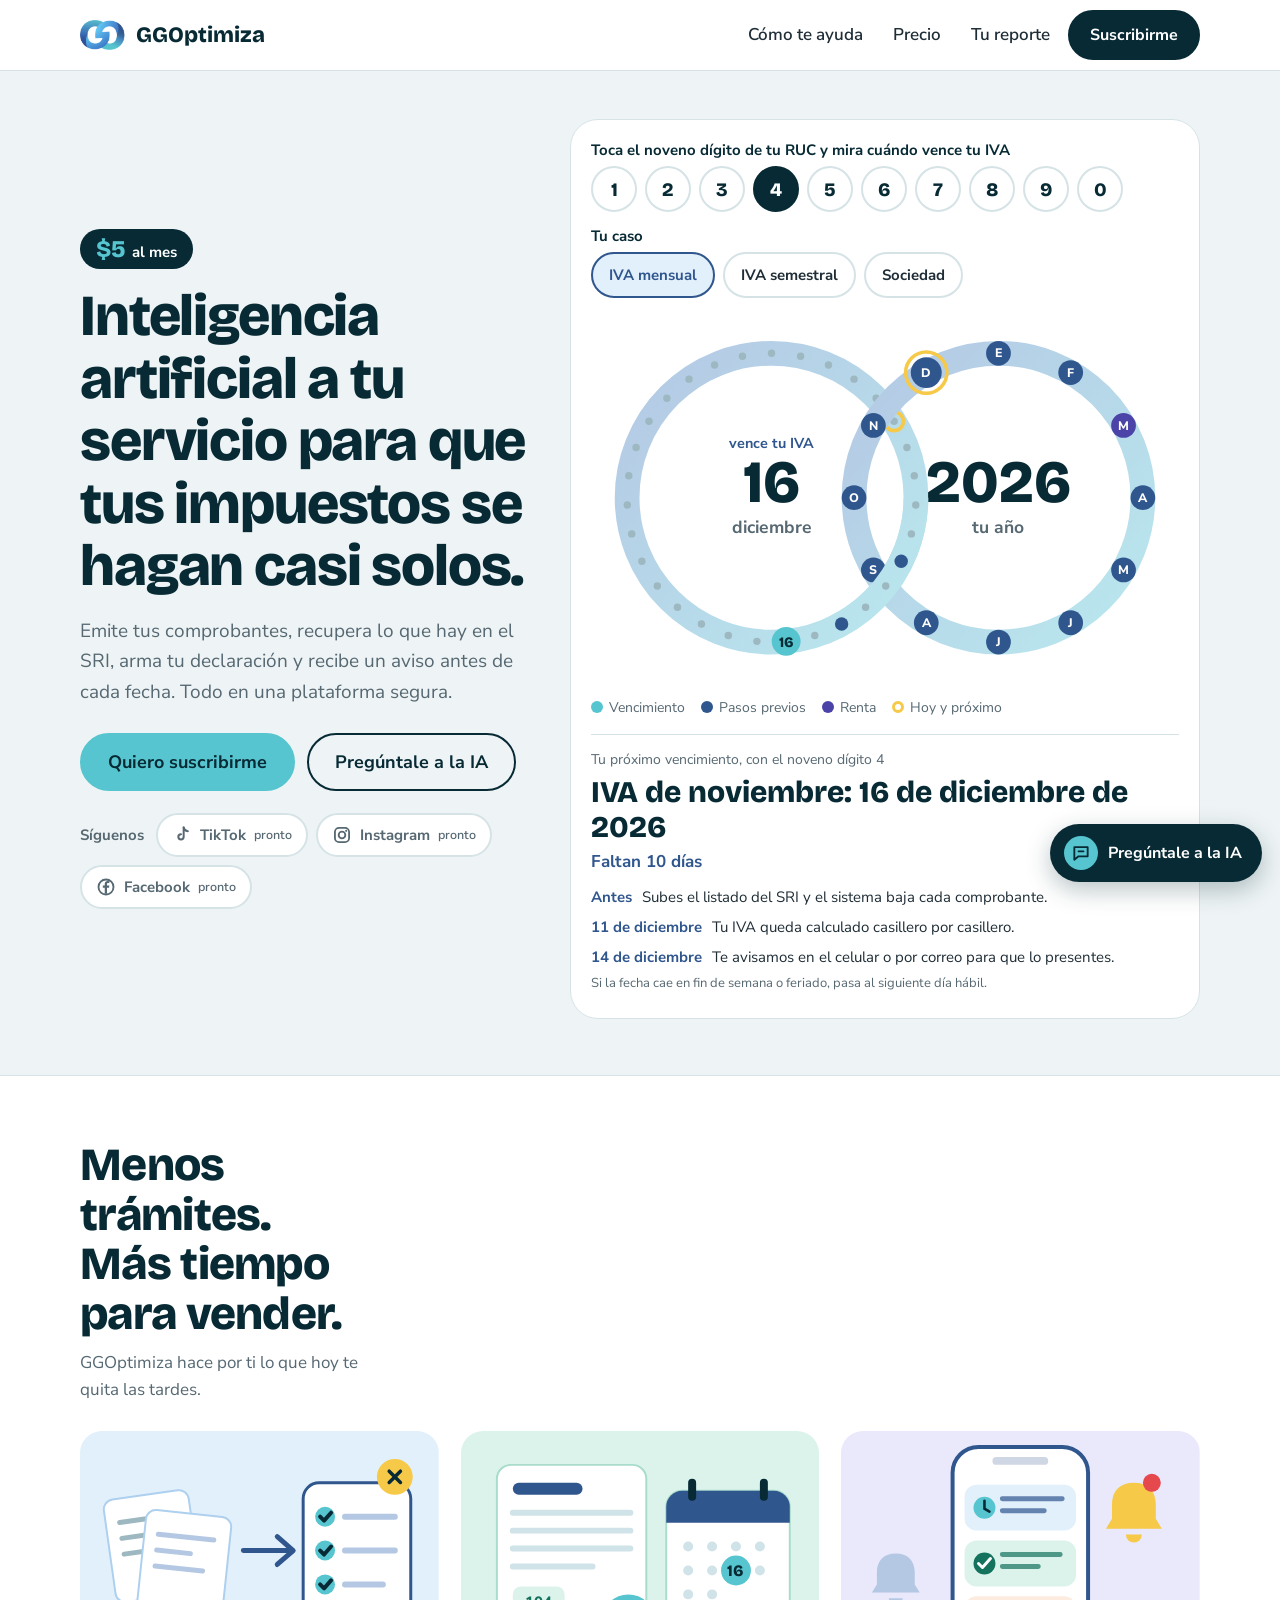
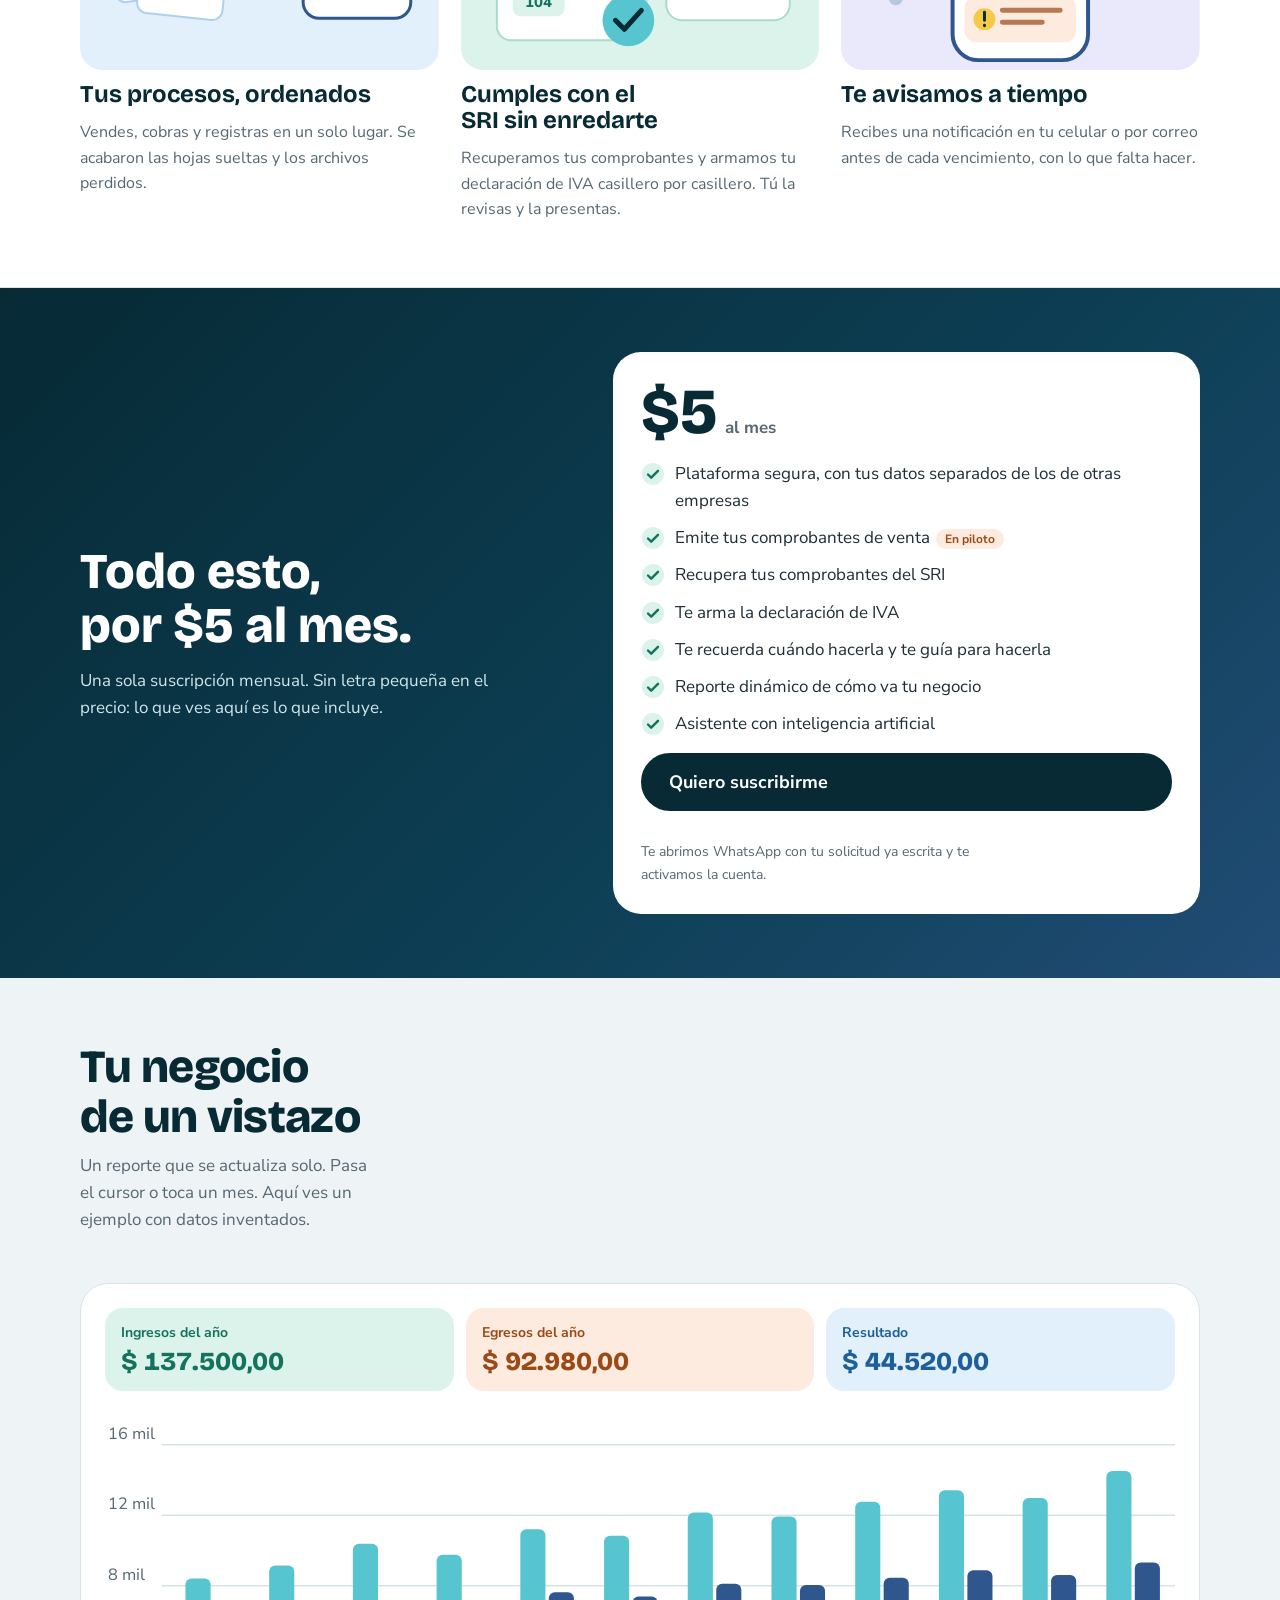
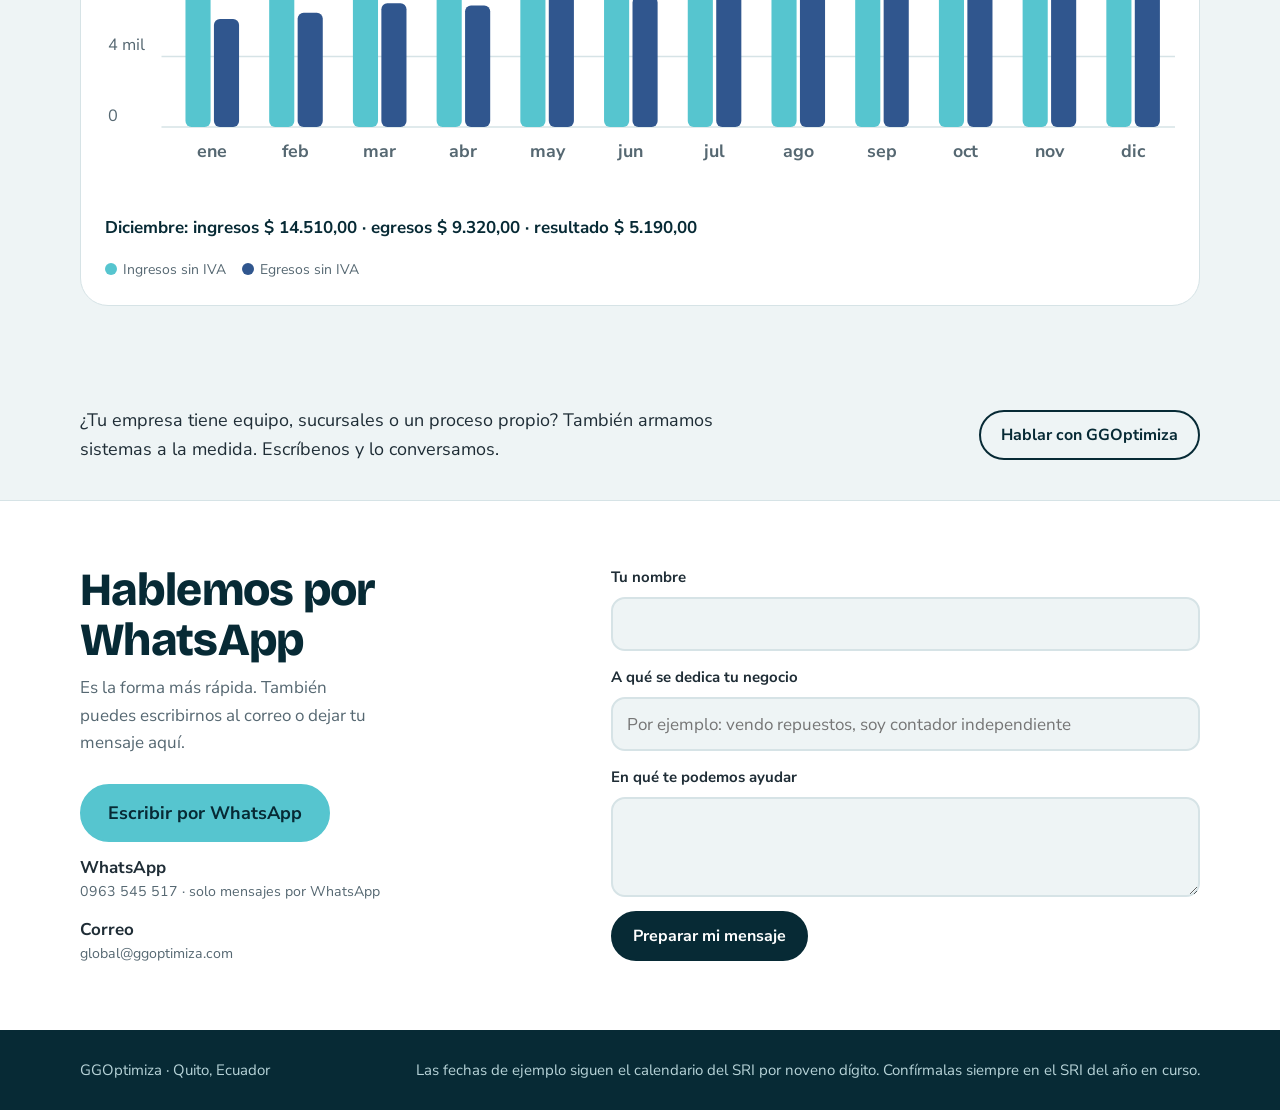
==== index.html @ bfa7e15a "Add files via upload" ====
<!DOCTYPE html>
<html lang="es-EC">
<head>
<meta charset="utf-8">
<meta name="viewport" content="width=device-width, initial-scale=1">
<title>GGOptimiza</title>
<meta name="description" content="Por $5 al mes: emite tus comprobantes, recupera lo del SRI, arma tu declaración de IVA, te avisa a tiempo y te muestra cómo va tu negocio. Inteligencia artificial a tu servicio.">
<link rel="preconnect" href="https://fonts.googleapis.com">
<link rel="preconnect" href="https://fonts.gstatic.com" crossorigin>
<link href="https://fonts.googleapis.com/css2?family=Bricolage+Grotesque:opsz,wght@12..96,500;12..96,700;12..96,800&family=Nunito+Sans:opsz,wght@6..12,400;6..12,600;6..12,700&display=swap" rel="stylesheet">
<style>
/* Plan: mundo claro y fresco con los colores del logo (azul y turquesa); el protagonista es el par de anillos
   entrelazados del logo, convertidos en el calendario real del cliente (mes y año). Todo lo demás es quieto. */
:root{
  --petroleo:#072a35; --azul:#30568e; --turquesa:#56c5cf; --niebla:#eef4f5; --tinta:#1f2d36; --tinta2:#566872;
  --linea:#d6e3e6; --sol:#f7c948; --papel:#ffffff;
  --menta:#dcf3ec; --menta-t:#14725d; --lavanda:#eae8fb; --lavanda-t:#4c43a8; --durazno:#fdebdf; --durazno-t:#9a4a17; --cielo:#e2f0fb; --cielo-t:#1d5f9b;
  --f-titulo:"Bricolage Grotesque","Trebuchet MS",ui-rounded,system-ui,sans-serif;
  --f-texto:"Nunito Sans","Segoe UI",system-ui,sans-serif;
  color-scheme:light;
}
*{box-sizing:border-box}
html{scroll-behavior:smooth}
body{margin:0;background:var(--niebla);color:var(--tinta);font:400 17px/1.6 var(--f-texto)}
h1,h2,h3{font-family:var(--f-titulo);line-height:1.08;margin:0;text-wrap:balance;color:var(--petroleo)}
p{margin:0}
a{color:var(--azul)}
:focus-visible{outline:3px solid var(--sol);outline-offset:3px;border-radius:6px}
.contenedor{width:min(1120px,100% - 32px);margin-inline:auto}
.boton{display:inline-flex;align-items:center;gap:8px;font:700 16px var(--f-texto);padding:12px 20px;border-radius:999px;border:2px solid var(--petroleo);background:var(--petroleo);color:#fff;text-decoration:none;cursor:pointer}
.boton:hover{background:var(--azul);border-color:var(--azul)}
.boton.claro{background:transparent;color:var(--petroleo)}
.boton.claro:hover{background:var(--petroleo);color:#fff}

/* Cabecera */
header{background:var(--papel);border-bottom:1px solid var(--linea);position:sticky;top:0;z-index:5}
header .contenedor{display:flex;align-items:center;gap:20px;padding:10px 0;flex-wrap:wrap}
.marca{display:flex;align-items:center;gap:10px;text-decoration:none;color:var(--petroleo);font:800 22px var(--f-titulo)}
.marca img{height:30px;width:auto}
nav{margin-left:auto;display:flex;gap:6px;flex-wrap:wrap;align-items:center}
nav a:not(.boton){color:var(--tinta);text-decoration:none;font-weight:600;padding:8px 12px;border-radius:999px}
nav a:not(.boton):hover{background:var(--niebla)}

/* Inicio */
.inicio{padding:48px 0 56px}
.inicio .contenedor{display:grid;grid-template-columns:minmax(0,5fr) minmax(0,7fr);gap:40px;align-items:center}
.inicio h1{font-size:clamp(36px,4.6vw,58px);font-weight:800;letter-spacing:-.02em}
.inicio .lead{margin-top:18px;font-size:19px;color:var(--tinta2);max-width:46ch}
.panel-digito{margin-top:28px;display:grid;gap:14px}
.panel-digito legend,.panel-digito .etiqueta{font:700 15px var(--f-texto);color:var(--petroleo);padding:0;margin-bottom:8px}
fieldset{border:0;margin:0;padding:0;min-width:0}
.digitos{display:flex;flex-wrap:wrap;gap:8px}
.digitos label,.casos label{position:relative}
.digitos input,.casos input,.sectores input{position:absolute;opacity:0;inset:0;cursor:pointer}
.digitos span{display:grid;place-items:center;width:46px;height:46px;border-radius:50%;background:var(--papel);border:2px solid var(--linea);font:800 19px var(--f-titulo);color:var(--petroleo);transition:background .15s,border-color .15s,color .15s}
.digitos input:hover+span{border-color:var(--turquesa)}
.digitos input:checked+span{background:var(--petroleo);border-color:var(--petroleo);color:#fff}
.digitos input:focus-visible+span,.casos input:focus-visible+span,.sectores input:focus-visible+span{outline:3px solid var(--sol);outline-offset:3px}
.casos{display:flex;flex-wrap:wrap;gap:8px}
.casos span{display:block;padding:9px 16px;border-radius:999px;background:var(--papel);border:2px solid var(--linea);font-weight:700;font-size:15px}
.casos input:checked+span{background:var(--cielo);border-color:var(--azul);color:var(--azul)}
.pista{font-size:14px;color:var(--tinta2)}

.anillos{background:var(--papel);border:1px solid var(--linea);border-radius:28px;padding:20px 20px 24px;display:grid;gap:14px}
.anillos svg{width:100%;height:auto;display:block;overflow:visible}
.leyenda{display:flex;flex-wrap:wrap;gap:6px 16px;font-size:14px;color:var(--tinta2)}
.leyenda i{display:inline-block;width:12px;height:12px;border-radius:50%;margin-right:6px;vertical-align:-1px}
.proximo{display:grid;gap:4px;border-top:1px solid var(--linea);padding-top:14px}
.proximo strong{font:800 clamp(22px,2.8vw,30px) var(--f-titulo);color:var(--petroleo);line-height:1.15}
.proximo .dias{font-weight:700;color:var(--azul)}
.pasos{margin:6px 0 0;padding:0;list-style:none;display:grid;gap:6px;font-size:15px}
.pasos li{display:grid;grid-template-columns:auto 1fr;gap:10px}
.pasos b{color:var(--azul);white-space:nowrap}
.anillos .aviso{font-size:13px;color:var(--tinta2)}
@keyframes entra{from{transform:scale(.2);opacity:0}to{transform:scale(1);opacity:1}}
.pop{transform-box:fill-box;transform-origin:center;animation:entra .5s cubic-bezier(.3,1.5,.5,1) both}

/* Secciones */
section{padding:64px 0}
.titulo-seccion{display:grid;gap:10px;align-self:start;max-width:30ch;margin-bottom:28px}
.titulo-seccion h2{font-size:clamp(30px,4vw,46px);font-weight:800;letter-spacing:-.015em}
.titulo-seccion p{color:var(--tinta2);max-width:52ch}
.hace{background:var(--papel);border-block:1px solid var(--linea)}
.hace .contenedor{display:grid;grid-template-columns:minmax(0,4fr) minmax(0,8fr);gap:40px}
.lista{list-style:none;margin:0;padding:0;border-top:1px solid var(--linea)}
.lista li{display:grid;grid-template-columns:minmax(0,1fr) auto;gap:6px 16px;padding:18px 0;border-bottom:1px solid var(--linea)}
.lista h3{font-size:21px;font-weight:700}
.lista p{grid-column:1;color:var(--tinta2);font-size:16px}
.estado{grid-column:2;grid-row:1;align-self:start;font:700 13px var(--f-texto);padding:4px 12px;border-radius:999px;white-space:nowrap}
.estado.ya{background:var(--menta);color:var(--menta-t)}
.estado.piloto{background:var(--durazno);color:var(--durazno-t)}
.estado.pronto{background:var(--lavanda);color:var(--lavanda-t)}

.tablero .contenedor{display:grid;gap:22px}
.tab-caja{background:var(--papel);border:1px solid var(--linea);border-radius:28px;padding:24px;display:grid;gap:18px}
.kpis{display:flex;flex-wrap:wrap;gap:12px}
.kpi{flex:1 1 170px;border-radius:18px;padding:14px 16px;display:grid;gap:2px}
.kpi small{font-weight:700;font-size:14px}
.kpi b{font:800 26px var(--f-titulo);font-variant-numeric:tabular-nums}
.kpi.i{background:var(--menta);color:var(--menta-t)} .kpi.e{background:var(--durazno);color:var(--durazno-t)} .kpi.r{background:var(--cielo);color:var(--cielo-t)}
.barras{width:100%;height:auto;display:block}
.barras .mes{cursor:pointer;outline:none}
.barras .mes:hover rect.fondo,.barras .mes:focus-visible rect.fondo{fill:var(--niebla)}
.lectura{min-height:1.6em;font-weight:700;color:var(--petroleo);font-variant-numeric:tabular-nums}
.nota{font-size:14px;color:var(--tinta2)}

.caminos{background:var(--petroleo);color:#fff}
.caminos h2{color:#fff}
.caminos .titulo-seccion p{color:#b7d3d8}
.sectores{display:flex;flex-wrap:wrap;gap:10px;margin-bottom:22px}
.sectores label{position:relative}
.sectores span{display:block;padding:12px 22px;border-radius:999px;border:2px solid #2d5967;font:700 18px var(--f-titulo);color:#d9eef0;cursor:pointer}
.sectores input:checked+span{background:var(--turquesa);border-color:var(--turquesa);color:var(--petroleo)}
.camino{display:grid;grid-template-columns:minmax(0,6fr) minmax(0,5fr);gap:28px;align-items:start}
.camino h3{color:#fff;font-size:28px;margin-bottom:10px}
.camino p{color:#d3e6e9;max-width:52ch}
.camino ul{margin:0;padding:0;list-style:none;display:grid;gap:10px}
.camino li{background:#0d3a48;border:1px solid #1d5666;border-radius:16px;padding:14px 16px;color:#e7f4f6}
.camino .boton{margin-top:18px;background:var(--turquesa);border-color:var(--turquesa);color:var(--petroleo)}
.camino .boton:hover{background:#fff;border-color:#fff}

.detras .contenedor{display:grid;grid-template-columns:minmax(0,5fr) minmax(0,6fr);gap:40px;align-items:start}
.detras p+p{margin-top:12px}
.detras .cifras{display:grid;gap:10px;margin:0;padding:0;list-style:none}
.detras .cifras li{display:flex;gap:12px;align-items:baseline;border-bottom:1px solid var(--linea);padding:12px 0}
.detras .cifras b{font:800 20px var(--f-titulo);color:var(--azul);min-width:7ch}

.contacto{background:var(--papel);border-top:1px solid var(--linea)}
.contacto .contenedor{display:grid;grid-template-columns:minmax(0,5fr) minmax(0,6fr);gap:40px}
form{display:grid;gap:14px}
.campo{display:grid;gap:6px;font-weight:700;font-size:15px}
.campo input,.campo textarea{font:400 17px var(--f-texto);padding:12px 14px;border-radius:14px;border:2px solid var(--linea);background:var(--niebla);color:var(--tinta);width:100%}
.campo input:focus,.campo textarea:focus{border-color:var(--turquesa);outline:none}
.resultado{display:none;gap:10px;background:var(--cielo);border-radius:18px;padding:16px}
.resultado.on{display:grid}
.resultado textarea{font:400 15px/1.5 var(--f-texto);padding:10px;border-radius:12px;border:1px solid var(--linea);min-height:130px;resize:vertical;background:#fff;color:var(--tinta)}
.resultado .fila{display:flex;gap:10px;flex-wrap:wrap}
footer{padding:28px 0;background:var(--petroleo);color:#b7d3d8;font-size:15px}
footer .contenedor{display:flex;gap:16px;flex-wrap:wrap;justify-content:space-between}

@media (max-width:860px){
  .inicio .contenedor,.hace .contenedor,.camino,.detras .contenedor,.contacto .contenedor{grid-template-columns:1fr}
  nav a:not(.boton){display:none}
  section{padding:48px 0}
}
@media (prefers-reduced-motion:reduce){html{scroll-behavior:auto}.pop{animation:none}}

/* ---- Venta, redes, ilustraciones, precio y asistente ---- */
.inicio h1{font-size:clamp(36px,4.6vw,58px)}
.precio-chip{display:inline-flex;align-items:baseline;gap:6px;background:var(--petroleo);color:#fff;border-radius:999px;padding:6px 16px;font:700 15px var(--f-texto);margin-bottom:16px}
.precio-chip b{font:800 24px var(--f-titulo);color:var(--turquesa)}
.acciones{display:flex;flex-wrap:wrap;gap:12px;margin-top:26px}
.boton.grande{padding:15px 26px;font-size:18px}
.boton.turquesa{background:var(--turquesa);border-color:var(--turquesa);color:var(--petroleo)}
.boton.turquesa:hover{background:var(--petroleo);border-color:var(--petroleo);color:#fff}
.redes{display:flex;flex-wrap:wrap;gap:8px;margin-top:22px;align-items:center}
.redes .etq{font-weight:700;font-size:15px;color:var(--tinta2);margin-right:4px}
.red{display:inline-flex;align-items:center;gap:8px;padding:8px 14px;border-radius:999px;border:2px solid var(--linea);background:var(--papel);color:var(--petroleo);font-weight:700;font-size:15px;text-decoration:none}
.red svg{width:20px;height:20px}
a.red:hover{border-color:var(--turquesa)}
.red.pronto{color:var(--tinta2);cursor:default}
.red small{font-weight:600;color:var(--tinta2)}
.anillos fieldset{display:grid;gap:8px}
.anillos legend{font:700 15px var(--f-texto);color:var(--petroleo);padding:0;margin-bottom:6px}
.ayuda3{background:var(--papel);border-block:1px solid var(--linea)}
.tres{display:grid;grid-template-columns:repeat(3,minmax(0,1fr));gap:22px}
.tres article{display:grid;gap:12px;align-content:start}
.tres svg{width:100%;height:auto;border-radius:22px;display:block}
.tres h3{font-size:24px;font-weight:700}
.tres p{color:var(--tinta2);font-size:16px}
.plan{background:linear-gradient(135deg,var(--petroleo) 0%,#0d3f55 60%,var(--azul) 130%);color:#fff}
.plan .contenedor{display:grid;grid-template-columns:minmax(0,5fr) minmax(0,6fr);gap:44px;align-items:center}
.plan h2{color:#fff;font-size:clamp(32px,4.2vw,50px);font-weight:800}
.plan p{color:#cfe6ea;margin-top:14px;max-width:46ch}
.plan .tarjeta{background:var(--papel);color:var(--tinta);border-radius:28px;padding:28px;display:grid;gap:16px}
.plan .monto{display:flex;align-items:baseline;gap:8px}
.plan .monto b{font:800 64px/1 var(--f-titulo);color:var(--petroleo)}
.plan .monto span{font-weight:700;color:var(--tinta2)}
.plan ul{list-style:none;margin:0;padding:0;display:grid;gap:10px}
.plan li{display:grid;grid-template-columns:24px 1fr;gap:10px;align-items:start}
.plan li svg{width:24px;height:24px;margin-top:2px}
.plan li small{display:inline-block;margin-left:6px;font:700 12px var(--f-texto);padding:2px 9px;border-radius:999px;background:var(--durazno);color:var(--durazno-t)}
.plan .nota{color:var(--tinta2)}
.grandes{padding:36px 0;text-align:left}
.grandes .contenedor{display:flex;gap:16px 28px;flex-wrap:wrap;align-items:center;justify-content:space-between}
.grandes p{max-width:60ch;font-size:18px}
.contacto .medios{display:grid;gap:12px;margin-top:6px}
.contacto .medios a.boton,.contacto .medios .dato{justify-self:start}
.dato{font-weight:700}
.dato small{display:block;font-weight:400;color:var(--tinta2)}

/* Asistente */
.lanzador{position:fixed;right:18px;bottom:18px;z-index:20;display:flex;align-items:center;gap:10px;background:var(--petroleo);color:#fff;border:0;border-radius:999px;padding:12px 20px 12px 14px;font:700 16px var(--f-texto);cursor:pointer;box-shadow:0 8px 24px rgba(7,42,53,.28)}
.lanzador:hover{background:var(--azul)}
.lanzador .punto{display:grid;place-items:center;width:34px;height:34px;border-radius:50%;background:var(--turquesa);color:var(--petroleo)}
.chat{position:fixed;right:18px;bottom:84px;z-index:21;width:min(400px,100% - 24px);height:min(600px,100% - 110px);background:var(--papel);border:1px solid var(--linea);border-radius:24px;box-shadow:0 18px 48px rgba(7,42,53,.28);display:none;grid-template-rows:auto 1fr auto auto;overflow:hidden}
.chat.on{display:grid}
.chat header{position:static;background:var(--petroleo);color:#fff;border:0;padding:14px 16px;display:flex;align-items:center;gap:10px}
.chat header strong{font:800 18px var(--f-titulo)}
.chat header small{display:block;color:#b7d3d8;font-size:13px}
.chat header button{margin-left:auto;background:transparent;border:0;color:#fff;font-size:26px;line-height:1;cursor:pointer;padding:0 6px}
.mensajes{overflow-y:auto;padding:14px;display:grid;gap:10px;align-content:start;background:var(--niebla)}
.msg{max-width:88%;padding:10px 14px;border-radius:18px;font-size:15.5px;line-height:1.5;white-space:pre-wrap}
.msg.ia{background:var(--papel);border:1px solid var(--linea);border-top-left-radius:6px;justify-self:start}
.msg.yo{background:var(--petroleo);color:#fff;border-top-right-radius:6px;justify-self:end}
.msg a{color:var(--azul);font-weight:700}
.sugeridas{display:flex;gap:8px;flex-wrap:wrap;padding:10px 14px 0;background:var(--papel)}
.sugeridas button{font:600 14px var(--f-texto);padding:7px 12px;border-radius:999px;border:2px solid var(--linea);background:var(--papel);color:var(--petroleo);cursor:pointer}
.sugeridas button:hover{border-color:var(--turquesa)}
.chat form{display:flex;gap:8px;padding:12px 14px 6px;background:var(--papel)}
.chat form input{flex:1;font:400 16px var(--f-texto);padding:11px 14px;border-radius:999px;border:2px solid var(--linea);background:var(--niebla);color:var(--tinta);min-width:0}
.chat form input:focus{border-color:var(--turquesa);outline:none}
.chat form button{border:0;background:var(--turquesa);color:var(--petroleo);font:800 15px var(--f-texto);border-radius:999px;padding:0 18px;cursor:pointer}
.chat .pie{font-size:12.5px;color:var(--tinta2);padding:0 14px 12px;background:var(--papel)}
@media (max-width:860px){.tres{grid-template-columns:1fr}.plan .contenedor{grid-template-columns:1fr}.lanzador span.t{display:none}.lanzador{padding:12px}}
</style>
</head>
<body>
<header>
  <div class="contenedor">
    <a class="marca" href="#inicio" aria-label="GGOptimiza, inicio"><img src="[data-uri]" alt="" width="46" height="30">GGOptimiza</a>
    <nav aria-label="Principal">
      <a href="#ayuda">Cómo te ayuda</a><a href="#plan">Precio</a><a href="#tablero">Tu reporte</a>
      <a class="boton" href="#plan">Suscribirme</a>
    </nav>
  </div>
</header>

<main id="inicio">
<div class="inicio">
  <div class="contenedor">
    <div>
      <div class="precio-chip"><b>$5</b> al mes</div>
      <h1>Inteligencia artificial a tu servicio para que tus impuestos se hagan casi solos.</h1>
      <p class="lead">Emite tus comprobantes, recupera lo que hay en el SRI, arma tu declaración y recibe un aviso antes de cada fecha. Todo en una plataforma segura.</p>
      <div class="acciones">
        <a class="boton grande turquesa" href="#plan">Quiero suscribirme</a>
        <button class="boton grande claro" type="button" data-abrir-chat>Pregúntale a la IA</button>
      </div>
      <div class="redes" id="redes"><span class="etq">Síguenos</span></div>
    </div>

    <div class="anillos" aria-live="polite">
      <fieldset><legend>Toca el noveno dígito de tu RUC y mira cuándo vence tu IVA</legend><div class="digitos" id="digitos"></div></fieldset>
      <fieldset><legend>Tu caso</legend><div class="casos" id="casos"></div></fieldset>
      <svg id="anillos" viewBox="0 0 570 360" role="img" aria-labelledby="anillos-titulo">
        <title id="anillos-titulo">Dos anillos entrelazados: el de la izquierda es el mes del próximo vencimiento y el de la derecha es el año con todos tus vencimientos.</title>
      </svg>
      <div class="leyenda" id="leyenda"></div>
      <div class="proximo" id="proximo"></div>
    </div>
  </div>
</div>

<section class="ayuda3" id="ayuda">
  <div class="contenedor">
    <div class="titulo-seccion"><h2>Menos trámites. Más tiempo para vender.</h2><p>GGOptimiza hace por ti lo que hoy te quita las tardes.</p></div>
    <div class="tres">
      <article><svg viewBox="0 0 360 240" role="img" aria-label="Ilustración: tareas desordenadas que pasan a una lista ordenada y completada"><rect width="360" height="240" fill="#e2f0fb"/>
<g transform="rotate(-8 70 120)"><rect x="30" y="64" width="86" height="104" rx="10" fill="#fff" stroke="#aed0ef" stroke-width="2"/><path d="M44 88h56M44 104h40M44 120h50" stroke="#9db8c0" stroke-width="5" stroke-linecap="round"/></g>
<g transform="rotate(6 100 130)"><rect x="62" y="82" width="86" height="104" rx="10" fill="#fff" stroke="#aed0ef" stroke-width="2"/><path d="M76 106h56M76 122h34M76 138h48" stroke="#b4c8e4" stroke-width="5" stroke-linecap="round"/></g>
<path d="M164 120h44" stroke="#30568e" stroke-width="5" stroke-linecap="round"/><path d="M198 106l16 14-16 14" fill="none" stroke="#30568e" stroke-width="5" stroke-linecap="round" stroke-linejoin="round"/>
<rect x="224" y="52" width="108" height="136" rx="16" fill="#fff" stroke="#30568e" stroke-width="3"/>
<g fill="none" stroke-width="4" stroke-linecap="round" stroke-linejoin="round"><circle cx="246" cy="86" r="10" fill="#56c5cf" stroke="none"/><path d="M241 86l4 4 7-8" stroke="#072a35"/><circle cx="246" cy="120" r="10" fill="#56c5cf" stroke="none"/><path d="M241 120l4 4 7-8" stroke="#072a35"/><circle cx="246" cy="154" r="10" fill="#56c5cf" stroke="none"/><path d="M241 154l4 4 7-8" stroke="#072a35"/></g>
<path d="M266 86h50M266 120h50M266 154h38" stroke="#b4c8e4" stroke-width="6" stroke-linecap="round"/>
<circle cx="316" cy="46" r="18" fill="#f7c948"/><path d="M308 46h16M316 38v16" stroke="#072a35" stroke-width="3.5" stroke-linecap="round" transform="rotate(45 316 46)"/></svg><h3>Tus procesos, ordenados</h3><p>Vendes, cobras y registras en un solo lugar. Se acabaron las hojas sueltas y los archivos perdidos.</p></article>
      <article><svg viewBox="0 0 360 240" role="img" aria-label="Ilustración: formulario de declaración con visto bueno y calendario con la fecha de vencimiento"><rect width="360" height="240" fill="#dcf3ec"/>
<rect x="36" y="34" width="150" height="176" rx="14" fill="#fff" stroke="#a9dccc" stroke-width="2"/>
<rect x="52" y="52" width="70" height="12" rx="6" fill="#30568e"/><path d="M52 82h118M52 100h118M52 118h118M52 136h80" stroke="#cfe3e8" stroke-width="6" stroke-linecap="round"/>
<rect x="52" y="156" width="52" height="30" rx="8" fill="#dcf3ec"/><text x="78" y="177" text-anchor="middle" font-family="Nunito Sans,sans-serif" font-weight="800" font-size="15" fill="#14725d">104</text>
<circle cx="168" cy="190" r="26" fill="#56c5cf"/><path d="M155 190l9 9 17-19" fill="none" stroke="#072a35" stroke-width="5" stroke-linecap="round" stroke-linejoin="round"/>
<rect x="206" y="60" width="124" height="130" rx="16" fill="#fff" stroke="#a9dccc" stroke-width="2"/><path d="M206 92h124v-16a16 16 0 0 0-16-16H222a16 16 0 0 0-16 16z" fill="#30568e"/>
<rect x="228" y="48" width="8" height="22" rx="4" fill="#072a35"/><rect x="300" y="48" width="8" height="22" rx="4" fill="#072a35"/>
<g fill="#cfe3e8"><circle cx="228" cy="116" r="5"/><circle cx="252" cy="116" r="5"/><circle cx="276" cy="116" r="5"/><circle cx="300" cy="116" r="5"/><circle cx="228" cy="140" r="5"/><circle cx="252" cy="140" r="5"/><circle cx="300" cy="140" r="5"/><circle cx="228" cy="164" r="5"/><circle cx="252" cy="164" r="5"/></g>
<circle cx="276" cy="140" r="15" fill="#56c5cf"/><text x="276" y="146" text-anchor="middle" font-family="Bricolage Grotesque,sans-serif" font-weight="800" font-size="16" fill="#072a35">16</text></svg><h3>Cumples con el SRI sin enredarte</h3><p>Recuperamos tus comprobantes y armamos tu declaración de IVA casillero por casillero. Tú la revisas y la presentas.</p></article>
      <article><svg viewBox="0 0 360 240" role="img" aria-label="Ilustración: un celular que muestra avisos de vencimiento y declaración lista"><rect width="360" height="240" fill="#eae8fb"/>
<rect x="112" y="16" width="136" height="214" rx="26" fill="#fff" stroke="#30568e" stroke-width="4"/><rect x="152" y="26" width="56" height="8" rx="4" fill="#cfd6e4"/>
<g><rect x="124" y="54" width="112" height="46" rx="12" fill="#e2f0fb"/><circle cx="144" cy="77" r="11" fill="#56c5cf"/><path d="M144 70v8l5 3" fill="none" stroke="#072a35" stroke-width="2.6" stroke-linecap="round"/><path d="M162 68h60M162 80h42" stroke="#30568e" stroke-width="5" stroke-linecap="round" opacity=".7"/></g>
<g><rect x="124" y="110" width="112" height="46" rx="12" fill="#dcf3ec"/><circle cx="144" cy="133" r="11" fill="#14725d"/><path d="M138 133l4 4 8-9" fill="none" stroke="#fff" stroke-width="3" stroke-linecap="round" stroke-linejoin="round"/><path d="M162 124h58M162 136h36" stroke="#14725d" stroke-width="5" stroke-linecap="round" opacity=".7"/></g>
<g><rect x="124" y="166" width="112" height="46" rx="12" fill="#fdebdf"/><circle cx="144" cy="189" r="11" fill="#f7c948"/><path d="M144 182v8M144 195v.5" stroke="#072a35" stroke-width="3" stroke-linecap="round"/><path d="M162 180h58M162 192h40" stroke="#9a4a17" stroke-width="5" stroke-linecap="round" opacity=".7"/></g>
<g transform="translate(272 46)"><path d="M0 28c0-14 8-22 22-22s22 8 22 22v14l6 10H-6l6-10z" fill="#f7c948"/><path d="M14 58a8 8 0 0 0 16 0" fill="#f7c948"/><circle cx="40" cy="6" r="9" fill="#e5484d"/></g>
<g transform="translate(36 120)"><path d="M0 22c0-12 7-19 19-19s19 7 19 19v12l5 8H-5l5-8z" fill="#b4c8e4"/><path d="M12 48a7 7 0 0 0 14 0" fill="#b4c8e4"/></g></svg><h3>Te avisamos a tiempo</h3><p>Recibes una notificación en tu celular o por correo antes de cada vencimiento, con lo que falta hacer.</p></article>
    </div>
  </div>
</section>

<section class="plan" id="plan">
  <div class="contenedor">
    <div>
      <h2>Todo esto, por $5 al mes.</h2>
      <p>Una sola suscripción mensual. Sin letra pequeña en el precio: lo que ves aquí es lo que incluye.</p>
    </div>
    <div class="tarjeta">
      <div class="monto"><b>$5</b><span>al mes</span></div>
      <ul>
        <li><svg viewBox="0 0 24 24" aria-hidden="true"><circle cx="12" cy="12" r="11" fill="#dcf3ec"/><path d="M7 12.5l3.2 3.2L17 8.8" fill="none" stroke="#14725d" stroke-width="2.4" stroke-linecap="round" stroke-linejoin="round"/></svg><span>Plataforma segura, con tus datos separados de los de otras empresas</span></li>
        <li><svg viewBox="0 0 24 24" aria-hidden="true"><circle cx="12" cy="12" r="11" fill="#dcf3ec"/><path d="M7 12.5l3.2 3.2L17 8.8" fill="none" stroke="#14725d" stroke-width="2.4" stroke-linecap="round" stroke-linejoin="round"/></svg><span>Emite tus comprobantes de venta<small>En piloto</small></span></li>
        <li><svg viewBox="0 0 24 24" aria-hidden="true"><circle cx="12" cy="12" r="11" fill="#dcf3ec"/><path d="M7 12.5l3.2 3.2L17 8.8" fill="none" stroke="#14725d" stroke-width="2.4" stroke-linecap="round" stroke-linejoin="round"/></svg><span>Recupera tus comprobantes del SRI</span></li>
        <li><svg viewBox="0 0 24 24" aria-hidden="true"><circle cx="12" cy="12" r="11" fill="#dcf3ec"/><path d="M7 12.5l3.2 3.2L17 8.8" fill="none" stroke="#14725d" stroke-width="2.4" stroke-linecap="round" stroke-linejoin="round"/></svg><span>Te arma la declaración de IVA</span></li>
        <li><svg viewBox="0 0 24 24" aria-hidden="true"><circle cx="12" cy="12" r="11" fill="#dcf3ec"/><path d="M7 12.5l3.2 3.2L17 8.8" fill="none" stroke="#14725d" stroke-width="2.4" stroke-linecap="round" stroke-linejoin="round"/></svg><span>Te recuerda cuándo hacerla y te guía para hacerla</span></li>
        <li><svg viewBox="0 0 24 24" aria-hidden="true"><circle cx="12" cy="12" r="11" fill="#dcf3ec"/><path d="M7 12.5l3.2 3.2L17 8.8" fill="none" stroke="#14725d" stroke-width="2.4" stroke-linecap="round" stroke-linejoin="round"/></svg><span>Reporte dinámico de cómo va tu negocio</span></li>
        <li><svg viewBox="0 0 24 24" aria-hidden="true"><circle cx="12" cy="12" r="11" fill="#dcf3ec"/><path d="M7 12.5l3.2 3.2L17 8.8" fill="none" stroke="#14725d" stroke-width="2.4" stroke-linecap="round" stroke-linejoin="round"/></svg><span>Asistente con inteligencia artificial</span></li>
      </ul>
      <a class="boton grande" id="suscribir" href="#contacto">Quiero suscribirme</a>
      <p class="nota">Te abrimos WhatsApp con tu solicitud ya escrita y te activamos la cuenta.</p>
    </div>
  </div>
</section>

<section class="tablero" id="tablero">
  <div class="contenedor">
    <div class="titulo-seccion"><h2>Tu negocio de un vistazo</h2><p>Un reporte que se actualiza solo. Pasa el cursor o toca un mes. Aquí ves un ejemplo con datos inventados.</p></div>
    <div class="tab-caja">
      <div class="kpis" id="kpis"></div>
      <svg id="barras" class="barras" viewBox="0 0 720 260" role="img" aria-label="Ingresos y egresos de ejemplo mes a mes"></svg>
      <div class="lectura" id="lectura" aria-live="polite"></div>
      <div class="leyenda"><span><i style="background:var(--turquesa)"></i>Ingresos sin IVA</span><span><i style="background:var(--azul)"></i>Egresos sin IVA</span></div>
    </div>
  </div>
</section>

<section class="grandes">
  <div class="contenedor">
    <p>¿Tu empresa tiene equipo, sucursales o un proceso propio? También armamos sistemas a la medida. Escríbenos y lo conversamos.</p>
    <a class="boton claro" href="#contacto">Hablar con GGOptimiza</a>
  </div>
</section>

<section class="contacto" id="contacto">
  <div class="contenedor">
    <div>
      <div class="titulo-seccion"><h2>Hablemos por WhatsApp</h2><p>Es la forma más rápida. También puedes escribirnos al correo o dejar tu mensaje aquí.</p></div>
      <div class="medios">
        <a class="boton grande turquesa" id="wa-directo" href="#" rel="noopener">Escribir por WhatsApp</a>
        <span class="dato" id="dato-wa"></span>
        <span class="dato" id="dato-correo"></span>
      </div>
    </div>
    <form id="formulario" novalidate>
      <label class="campo" for="f-nombre">Tu nombre<input id="f-nombre" autocomplete="name"></label>
      <label class="campo" for="f-negocio">A qué se dedica tu negocio<input id="f-negocio" placeholder="Por ejemplo: vendo repuestos, soy contador independiente"></label>
      <label class="campo" for="f-mensaje">En qué te podemos ayudar<textarea id="f-mensaje" rows="3"></textarea></label>
      <div><button class="boton" type="submit">Preparar mi mensaje</button></div>
      <div class="resultado" id="resultado">
        <strong>Tu mensaje está listo.</strong>
        <textarea id="f-texto" readonly aria-label="Mensaje listo para enviar"></textarea>
        <div class="fila"><a class="boton" id="f-wa" href="#">Enviar por WhatsApp</a><a class="boton claro" id="f-correo" href="#">Abrir en mi correo</a><button class="boton claro" type="button" id="f-copiar">Copiar mensaje</button></div>
        <p class="nota" id="f-nota"></p>
      </div>
    </form>
  </div>
</section>
</main>

<footer>
  <div class="contenedor"><span>GGOptimiza · Quito, Ecuador</span><span>Las fechas de ejemplo siguen el calendario del SRI por noveno dígito. Confírmalas siempre en el SRI del año en curso.</span></div>
</footer>

<button class="lanzador" type="button" id="lanzador" aria-expanded="false" aria-controls="chat" data-abrir-chat><span class="punto" aria-hidden="true"><svg width="20" height="20" viewBox="0 0 24 24" fill="none" stroke="currentColor" stroke-width="2.2" stroke-linecap="round" stroke-linejoin="round"><path d="M4 5h16v11H9l-5 4z"/><path d="M9 10h6"/></svg></span><span class="t">Pregúntale a la IA</span></button>
<section class="chat" id="chat" role="dialog" aria-label="Asistente GGOptimiza IA" style="padding:0">
  <header><div><strong>Asistente GGOptimiza IA</strong><small>Responde sobre el plan, el SRI y tus fechas</small></div><button type="button" id="cerrar-chat" aria-label="Cerrar el asistente">×</button></header>
  <div class="mensajes" id="mensajes" aria-live="polite"></div>
  <div class="sugeridas" id="sugeridas"></div>
  <form id="chat-form" autocomplete="off"><input id="chat-entrada" placeholder="Escribe tu pregunta o tu RUC" aria-label="Tu pregunta"><button type="submit">Enviar</button></form>
  <div class="pie">Respondo con la información de esta página y las reglas del SRI por noveno dígito. No consulto los datos de tu RUC en el SRI.</div>
</section>

<script>
(function(){
"use strict";
/* ---- Datos de contacto y redes (completa las redes antes de publicar) ---- */
var CONTACTO={correo:"global@ggoptimiza.com",whatsapp:"593963545517",whatsappVisible:"0963 545 517"};
var REDES=[
  {id:"tiktok",nombre:"TikTok",url:""},
  {id:"instagram",nombre:"Instagram",url:""},
  {id:"facebook",nombre:"Facebook",url:""}
];
var ICONOS={
  tiktok:'<svg viewBox="0 0 24 24" aria-hidden="true"><path d="M14 3v11.2a3.2 3.2 0 1 1-3.2-3.2" fill="none" stroke="currentColor" stroke-width="2.4" stroke-linecap="round"/><path d="M14 3c.4 2.6 2 4.2 5 4.4" fill="none" stroke="currentColor" stroke-width="2.4" stroke-linecap="round"/></svg>',
  instagram:'<svg viewBox="0 0 24 24" aria-hidden="true"><rect x="3.5" y="3.5" width="17" height="17" rx="5" fill="none" stroke="currentColor" stroke-width="2.2"/><circle cx="12" cy="12" r="4" fill="none" stroke="currentColor" stroke-width="2.2"/><circle cx="17" cy="7" r="1.3" fill="currentColor"/></svg>',
  facebook:'<svg viewBox="0 0 24 24" aria-hidden="true"><circle cx="12" cy="12" r="9" fill="none" stroke="currentColor" stroke-width="2.2"/><path d="M13.2 20v-7h2.4l.4-2.8h-2.8V8.6c0-.8.3-1.3 1.4-1.3H16V5a15 15 0 0 0-2-.1c-2.1 0-3.5 1.3-3.5 3.6v1.7H8.2V13h2.3v7" fill="currentColor"/></svg>'
};
function wa(texto){return "https://wa.me/"+CONTACTO.whatsapp+"?text="+encodeURIComponent(texto)}
var MSJ_SUSCRIBIR="Hola, quiero suscribirme a GGOptimiza por $5 al mes.";

var NS="http://www.w3.org/2000/svg";
var MESES=["enero","febrero","marzo","abril","mayo","junio","julio","agosto","septiembre","octubre","noviembre","diciembre"];
var INICIAL=["E","F","M","A","M","J","J","A","S","O","N","D"];
var DIA_POR_DIGITO={1:10,2:12,3:14,4:16,5:18,6:20,7:22,8:24,9:26,0:28};
var CASOS=[
  {id:"mensual",nombre:"IVA mensual",renta:2,semestral:false},
  {id:"semestral",nombre:"IVA semestral",renta:2,semestral:true},
  {id:"sociedad",nombre:"Sociedad",renta:3,semestral:false}
];
var estado={digito:4,caso:"mensual"};
function el(n,a,p){var e=document.createElementNS(NS,n);for(var k in a)e.setAttribute(k,a[k]);if(p)p.appendChild(e);return e}
function fecha(y,m,d){return new Date(y,m,d)}
function hoy(){var h=new Date();return fecha(h.getFullYear(),h.getMonth(),h.getDate())}
function texto(d){return d.getDate()+" de "+MESES[d.getMonth()]}
function dias(a,b){return Math.round((b-a)/86400000)}

/* Controles de fecha */
(function(){
  var cd=document.getElementById("digitos");
  [1,2,3,4,5,6,7,8,9,0].forEach(function(n){
    var l=document.createElement("label");
    l.innerHTML='<input type="radio" name="digito" value="'+n+'"'+(n===estado.digito?" checked":"")+' aria-label="Noveno dígito '+n+'"><span>'+n+'</span>';
    cd.appendChild(l);
  });
  var cc=document.getElementById("casos");
  CASOS.forEach(function(c){
    var l=document.createElement("label");
    l.innerHTML='<input type="radio" name="caso" value="'+c.id+'"'+(c.id===estado.caso?" checked":"")+'><span>'+c.nombre+'</span>';
    cc.appendChild(l);
  });
  document.querySelectorAll("input[name=digito]").forEach(function(i){i.addEventListener("change",function(){estado.digito=+i.value;pintar(true)})});
  document.querySelectorAll("input[name=caso]").forEach(function(i){i.addEventListener("change",function(){estado.caso=i.value;pintar(true)})});
})();
function fijarDigito(n){
  estado.digito=n;
  var i=document.querySelector("input[name=digito][value='"+n+"']"); if(i)i.checked=true;
  pintar(true);
}
/* Vencimientos del cliente para un año */
function eventos(y){
  var c=CASOS.filter(function(x){return x.id===estado.caso})[0], dia=DIA_POR_DIGITO[estado.digito], out=[];
  if(c.semestral){
    out.push({f:fecha(y,0,dia),tipo:"IVA",detalle:"IVA de julio a diciembre de "+(y-1)});
    out.push({f:fecha(y,6,dia),tipo:"IVA",detalle:"IVA de enero a junio"});
  }else{
    for(var m=0;m<12;m++){
      var p=m===0?"diciembre":MESES[m-1];
      out.push({f:fecha(y,m,dia),tipo:"IVA",detalle:"IVA de "+p+(m===0?" de "+(y-1):"")});
    }
  }
  out.push({f:fecha(y,c.renta,dia),tipo:"Renta",detalle:"Impuesto a la renta de "+(y-1)});
  return out.sort(function(a,b){return a.f-b.f});
}
function proximo(){
  var h=hoy(), y=h.getFullYear(), todos=eventos(y).concat(eventos(y+1));
  for(var i=0;i<todos.length;i++){if(todos[i].f>=h)return todos[i]}
  return todos[0];
}

/* Anillos entrelazados */
var R=140,GROSOR=24,C1={x:175,y:180},C2={x:395,y:180};
function pos(c,i,n,r){var a=(-90+360*i/n)*Math.PI/180;return {x:c.x+(r||R)*Math.cos(a),y:c.y+(r||R)*Math.sin(a)}}

function anillo1(g,ev,animar){
  var f=ev.f, n=new Date(f.getFullYear(),f.getMonth()+1,0).getDate(), h=hoy(), dia=f.getDate();
  el("circle",{cx:C1.x,cy:C1.y,r:R,fill:"none",stroke:"url(#grad)","stroke-width":GROSOR},g);
  for(var d=1;d<=n;d++){
    var p=pos(C1,d-1,n), esVence=d===dia, esAntes=(d===dia-5||d===dia-2), esHoy=(h.getFullYear()===f.getFullYear()&&h.getMonth()===f.getMonth()&&h.getDate()===d);
    var c=el("circle",{cx:p.x,cy:p.y,r:esVence?14:esAntes?6.5:3.6,fill:esVence?"#56c5cf":esAntes?"#30568e":"#9db8c0"},g);
    if(animar)c.setAttribute("class","pop"),c.style.animationDelay=(d*12)+"ms";
    if(esVence){var t=el("text",{x:p.x,y:p.y+5,"text-anchor":"middle","font-size":"14","font-weight":"800",fill:"#072a35","font-family":"Bricolage Grotesque,sans-serif"},g);t.textContent=d}
    if(esHoy){el("circle",{cx:p.x,cy:p.y,r:esVence?19:9,fill:"none",stroke:"#f7c948","stroke-width":"3.5"},g)}
  }
  var t1=el("text",{x:C1.x,y:C1.y+4,"text-anchor":"middle","font-size":"58","font-weight":"800",fill:"#072a35","font-family":"Bricolage Grotesque,sans-serif"},g);t1.textContent=dia;
  var t2=el("text",{x:C1.x,y:C1.y+34,"text-anchor":"middle","font-size":"17","font-weight":"700",fill:"#566872","font-family":"Nunito Sans,sans-serif"},g);t2.textContent=MESES[f.getMonth()];
  var t3=el("text",{x:C1.x,y:C1.y-48,"text-anchor":"middle","font-size":"14","font-weight":"700",fill:"#30568e","font-family":"Nunito Sans,sans-serif"},g);t3.textContent=ev.tipo==="IVA"?"vence tu IVA":"vence tu renta";
}
function anillo2(g,ev,animar){
  var y=ev.f.getFullYear(), lista=eventos(y), h=hoy();
  el("circle",{cx:C2.x,cy:C2.y,r:R,fill:"none",stroke:"url(#grad)","stroke-width":GROSOR},g);
  for(var m=0;m<12;m++){
    var p=pos(C2,m,12), es=lista.filter(function(e){return e.f.getMonth()===m}), iva=es.some(function(e){return e.tipo==="IVA"}), renta=es.some(function(e){return e.tipo==="Renta"});
    var esProx=es.some(function(e){return e.f.getTime()===ev.f.getTime()});
    var col=renta?"#4c43a8":iva?"#30568e":"#ffffff", r=es.length?(esProx?15:12):9;
    var c=el("circle",{cx:p.x,cy:p.y,r:r,fill:col,stroke:es.length?"none":"#9db8c0","stroke-width":2},g);
    if(animar)c.setAttribute("class","pop"),c.style.animationDelay=(m*40)+"ms";
    if(esProx)el("circle",{cx:p.x,cy:p.y,r:r+5,fill:"none",stroke:"#f7c948","stroke-width":"3.5"},g);
    var t=el("text",{x:p.x,y:p.y+4,"text-anchor":"middle","font-size":es.length?"12":"10","font-weight":"800",fill:es.length?"#fff":"#566872","font-family":"Nunito Sans,sans-serif"},g);t.textContent=INICIAL[m];
  }
  var a=el("text",{x:C2.x,y:C2.y+4,"text-anchor":"middle","font-size":"58","font-weight":"800",fill:"#072a35","font-family":"Bricolage Grotesque,sans-serif"},g);a.textContent=y;
  var b=el("text",{x:C2.x,y:C2.y+34,"text-anchor":"middle","font-size":"17","font-weight":"700",fill:"#566872","font-family":"Nunito Sans,sans-serif"},g);b.textContent="tu año";
}
function pintar(animar){
  var svg=document.getElementById("anillos"), ev=proximo(), h=hoy();
  Array.prototype.slice.call(svg.childNodes).forEach(function(n){if(n.nodeName!=="title")svg.removeChild(n)});
  var defs=el("defs",{},svg), gr=el("linearGradient",{id:"grad",x1:"0",y1:"0",x2:"1",y2:"1"},defs);
  el("stop",{offset:"0","stop-color":"#b4c8e4"},gr);el("stop",{offset:"1","stop-color":"#b9e8ee"},gr);
  var cp=el("clipPath",{id:"mitad"},defs);el("rect",{x:C2.x-R-GROSOR,y:C1.y,width:C1.x+R-(C2.x-R)+2*GROSOR,height:200},cp);
  var g1=el("g",{id:"r1"},svg), g2=el("g",{},svg);
  anillo1(g1,ev,animar);anillo2(g2,ev,animar);
  /* el anillo del mes pasa por encima en el cruce de abajo, como los aros del logo */
  var enc=el("g",{"clip-path":"url(#mitad)"},svg);
  var u=el("use",{},enc);u.setAttributeNS("http://www.w3.org/1999/xlink","href","#r1");u.setAttribute("href","#r1");
  var faltan=dias(h,ev.f), c=CASOS.filter(function(x){return x.id===estado.caso})[0];
  var cuando=faltan===0?"Es hoy":faltan===1?"Falta 1 día":"Faltan "+faltan+" días";
  var ant1=new Date(ev.f.getFullYear(),ev.f.getMonth(),ev.f.getDate()-5), ant2=new Date(ev.f.getFullYear(),ev.f.getMonth(),ev.f.getDate()-2);
  var pasos=ev.tipo==="IVA"
   ?'<li><b>Antes</b><span>Subes el listado del SRI y el sistema baja cada comprobante.</span></li><li><b>'+texto(ant1)+'</b><span>Tu IVA queda calculado casillero por casillero.</span></li><li><b>'+texto(ant2)+'</b><span>Te avisamos en el celular o por correo para que lo presentes.</span></li>'
   :'<li><b>Antes</b><span>Tus comprobantes emitidos y recibidos del año ya están ordenados por mes.</span></li><li><b>'+texto(ant1)+'</b><span>Descargas el detalle de ingresos para tu declaración.</span></li><li><b>'+texto(ant2)+'</b><span>Te avisamos para que la presentes a tiempo.</span></li>';
  document.getElementById("proximo").innerHTML='<span class="pista">Tu próximo vencimiento, con el noveno dígito '+estado.digito+'</span><strong>'+ev.detalle+': '+texto(ev.f)+' de '+ev.f.getFullYear()+'</strong><span class="dias">'+cuando+'</span><ul class="pasos">'+pasos+'</ul><span class="aviso">Si la fecha cae en fin de semana o feriado, pasa al siguiente día hábil.</span>';
  document.getElementById("leyenda").innerHTML='<span><i style="background:#56c5cf"></i>Vencimiento</span><span><i style="background:#30568e"></i>Pasos previos</span><span><i style="background:#4c43a8"></i>Renta</span><span><i style="background:#fff;border:3px solid #f7c948;width:12px;height:12px"></i>Hoy y próximo</span>';
}

pintar(false);
/* Tablero de ejemplo */
(function(){
  var ing=[8420,9150,10380,9760,11200,10840,12150,11930,12760,13420,12980,14510];
  var egr=[6120,6480,7010,6890,7640,7390,8120,8050,8460,8890,8610,9320];
  var W=720,H=260,base=214,tope=24,max=16000,izq=44,paso=(W-izq)/12;
  var svg=document.getElementById("barras"), lect=document.getElementById("lectura");
  function fmt(n){return "$ "+n.toLocaleString("es-EC",{minimumFractionDigits:2,maximumFractionDigits:2})}
  function y(v){return base-(v/max)*(base-tope)}
  [0,4000,8000,12000,16000].forEach(function(v){
    el("line",{x1:izq-6,x2:W,y1:y(v),y2:y(v),stroke:"#d6e3e6","stroke-width":1},svg);
    var t=el("text",{x:2,y:y(v)-4,"font-size":"11",fill:"#566872","font-family":"Nunito Sans,sans-serif"},svg);t.textContent=v===0?"0":(v/1000)+" mil";
  });
  var sum=function(a){return a.reduce(function(s,v){return s+v},0)}, TI=sum(ing), TE=sum(egr);
  document.getElementById("kpis").innerHTML='<div class="kpi i"><small>Ingresos del año</small><b>'+fmt(TI)+'</b></div><div class="kpi e"><small>Egresos del año</small><b>'+fmt(TE)+'</b></div><div class="kpi r"><small>Resultado</small><b>'+fmt(TI-TE)+'</b></div>';
  function leer(m){lect.textContent=MESES[m].charAt(0).toUpperCase()+MESES[m].slice(1)+": ingresos "+fmt(ing[m])+" · egresos "+fmt(egr[m])+" · resultado "+fmt(ing[m]-egr[m])}
  for(var m=0;m<12;m++){(function(m){
    var g=el("g",{"class":"mes",tabindex:"0",role:"img","aria-label":MESES[m]+": ingresos "+fmt(ing[m])+", egresos "+fmt(egr[m])},svg);
    el("rect",{"class":"fondo",x:izq+m*paso+2,y:6,width:paso-4,height:base-6+30,rx:10,fill:"transparent"},g);
    el("rect",{x:izq+m*paso+paso*.18,y:y(ing[m]),width:paso*.30,height:base-y(ing[m]),rx:4,fill:"#56c5cf"},g);
    el("rect",{x:izq+m*paso+paso*.52,y:y(egr[m]),width:paso*.30,height:base-y(egr[m]),rx:4,fill:"#30568e"},g);
    var t=el("text",{x:izq+m*paso+paso/2,y:base+20,"text-anchor":"middle","font-size":"12","font-weight":"700",fill:"#566872","font-family":"Nunito Sans,sans-serif"},g);t.textContent=MESES[m].slice(0,3);
    g.addEventListener("mouseenter",function(){leer(m)});g.addEventListener("focus",function(){leer(m)});g.addEventListener("click",function(){leer(m)});
  })(m)}
  leer(11);
})();



/* Redes */
(function(){
  var c=document.getElementById("redes");
  REDES.forEach(function(r){
    var e;
    if(r.url){e=document.createElement("a");e.href=r.url;e.target="_blank";e.rel="noopener";e.className="red";e.innerHTML=ICONOS[r.id]+r.nombre}
    else{e=document.createElement("span");e.className="red pronto";e.innerHTML=ICONOS[r.id]+r.nombre+" <small>pronto</small>"}
    c.appendChild(e);
  });
})();

/* Suscripción y contacto: todo termina en WhatsApp o correo, nada se envía solo */
(function(){
  document.getElementById("suscribir").href=wa(MSJ_SUSCRIBIR);
  document.getElementById("suscribir").target="_blank";document.getElementById("suscribir").rel="noopener";
  var d=document.getElementById("wa-directo");d.href=wa("Hola, quiero información de GGOptimiza.");d.target="_blank";d.rel="noopener";
  document.getElementById("dato-wa").innerHTML='WhatsApp <small>'+CONTACTO.whatsappVisible+' · solo mensajes por WhatsApp</small>';
  document.getElementById("dato-correo").innerHTML='Correo <small>'+CONTACTO.correo+'</small>';
  var f=document.getElementById("formulario"), res=document.getElementById("resultado");
  f.addEventListener("submit",function(e){
    e.preventDefault();
    var n=document.getElementById("f-nombre").value.trim(), neg=document.getElementById("f-negocio").value.trim(), m=document.getElementById("f-mensaje").value.trim();
    var t="Hola, soy "+(n||"(tu nombre)")+".\n"+(neg?"Mi negocio: "+neg+".\n":"")+(m?m+"\n":"")+"\nGracias.";
    document.getElementById("f-texto").value=t;
    var w=document.getElementById("f-wa");w.href=wa(t);w.target="_blank";w.rel="noopener";
    document.getElementById("f-correo").href="mailto:"+CONTACTO.correo+"?subject="+encodeURIComponent("Consulta desde la página web")+"&body="+encodeURIComponent(t);
    document.getElementById("f-nota").textContent="Si no se abre tu correo, copia el mensaje y escríbenos a "+CONTACTO.correo+".";
    res.classList.add("on");
  });
  document.getElementById("f-copiar").addEventListener("click",function(){
    var ta=document.getElementById("f-texto"), b=this;
    try{navigator.clipboard.writeText(ta.value).then(function(){b.textContent="Copiado"},function(){ta.select()})}catch(x){ta.select()}
  });
})();

/* ---- Asistente ---- */
(function(){
  var chat=document.getElementById("chat"), lista=document.getElementById("mensajes"), ent=document.getElementById("chat-entrada"), lanz=document.getElementById("lanzador");
  function agregar(t,quien,html){
    var d=document.createElement("div");d.className="msg "+quien;
    if(html)d.innerHTML=t;else d.textContent=t;
    lista.appendChild(d);lista.scrollTop=lista.scrollHeight;return d;
  }
  function abrir(){
    chat.classList.add("on");lanz.setAttribute("aria-expanded","true");
    if(!lista.children.length){
      agregar("Hola, soy el asistente de GGOptimiza. Te cuento qué incluye el plan de $5 al mes, te ayudo con fechas del SRI o reviso si tu RUC está bien escrito. ¿Qué necesitas?","ia");
      sug();
    }
    ent.focus();
  }
  function cerrar(){chat.classList.remove("on");lanz.setAttribute("aria-expanded","false");lanz.focus()}
  document.querySelectorAll("[data-abrir-chat]").forEach(function(b){b.addEventListener("click",abrir)});
  document.getElementById("cerrar-chat").addEventListener("click",cerrar);
  document.addEventListener("keydown",function(e){if(e.key==="Escape"&&chat.classList.contains("on"))cerrar()});

  var PREGUNTAS=["¿Qué incluye el plan?","¿Cuánto cuesta?","¿Es seguro?","¿Cuándo vence mi IVA?","¿Cómo me suscribo?"];
  function sug(){
    var c=document.getElementById("sugeridas");c.innerHTML="";
    PREGUNTAS.forEach(function(p){var b=document.createElement("button");b.type="button";b.textContent=p;b.addEventListener("click",function(){preguntar(p)});c.appendChild(b)});
  }

  /* Validación de cédula y RUC ecuatorianos (algoritmos oficiales de dígito verificador) */
  function mod10(c){var s=0;for(var i=0;i<9;i++){var v=+c[i]*(i%2===0?2:1);if(v>9)v-=9;s+=v}return (10-s%10)%10===+c[9]}
  function mod11(c,coef,pos){var s=0;for(var i=0;i<coef.length;i++)s+=+c[i]*coef[i];var r=11-s%11;if(r===11)r=0;return r===+c[pos]}
  function revisarRuc(t){
    var n=t.replace(/\D/g,"");
    if(n.length!==10&&n.length!==13)return null;
    var prov=+n.slice(0,2); if(prov<1||prov>24&&prov!==30)return {ok:false,msg:"Los dos primeros dígitos no corresponden a una provincia."};
    var tercero=+n[2], ok=false, tipo="";
    if(n.length===10){ok=tercero<6&&mod10(n);tipo="cédula"}
    else{
      if(n.slice(10)==="000")return {ok:false,msg:"Un RUC termina en 001 o más, no en 000."};
      if(tercero<6){ok=mod10(n);tipo="RUC de persona natural"}
      else if(tercero===9){ok=mod11(n,[4,3,2,7,6,5,4,3,2],9);tipo="RUC de sociedad privada"}
      else if(tercero===6){ok=mod11(n,[3,2,7,6,5,4,3,2],8);tipo="RUC de entidad pública"}
      else return {ok:false,msg:"El tercer dígito no corresponde a un tipo de RUC."};
    }
    return ok?{ok:true,tipo:tipo,noveno:+n[8],n:n}:{ok:false,msg:"El dígito verificador no coincide. Revisa si falta o sobra algún número."};
  }
  function vence(d){return DIA_POR_DIGITO[d]}

  var base=[
    {k:/(incluye|incluy|que hace|qué hace|ofrece|sirve|funciones)/,r:"Por $5 al mes tienes:\n• Plataforma segura con tus datos separados de los de otras empresas\n• Emisión de tus comprobantes de venta (hoy en piloto)\n• Recuperación de tus comprobantes del SRI\n• Tu declaración de IVA armada\n• Recordatorios y ayuda para presentarla\n• Un reporte dinámico de cómo va tu negocio\n• Este asistente con IA"},
    {k:/(precio|cuesta|cuánto|cuanto|valor|pago|pagar|tarifa|mensual)/,r:"El plan cuesta $5 al mes e incluye todo lo que ves en la sección de precio. Para suscribirte te abrimos WhatsApp con tu solicitud ya escrita."},
    {k:/(segur|datos|privacid|clave|protege|confian)/,r:"Cada empresa trabaja con sus datos separados de las demás. El ingreso lleva verificación de tu correo y segunda clave, y tus claves del SRI se guardan cifradas. Nadie ve tu información sin permiso."},
    {k:/(suscrib|afili|contrat|inscrib|registr|empezar|comenzar|quiero)/,r:"Para suscribirte toca el botón y te abrimos WhatsApp con el mensaje listo.",btn:true},
    {k:/(emit|factur|comprobante de venta|nota de cr)/,r:"Desde la plataforma puedes emitir facturas y notas de crédito firmadas con tu certificado y enviadas al SRI. Esta función está en piloto: pregúntanos por WhatsApp cuándo se activa en tu cuenta."},
    {k:/(recupera|descarga|descargar|bajar|comprobantes del sri|compras)/,r:"Recuperamos tus comprobantes del SRI, recibidos y emitidos, y los ordenamos por mes con el detalle de cada uno. Con eso se calculan tu IVA y tu reporte."},
    {k:/(declaraci|104|iva)/,r:"Armamos tu declaración de IVA casillero por casillero a partir de tus comprobantes. Tú la revisas y la presentas en el portal del SRI con tu clave. Si me dices tu RUC o el noveno dígito, te digo cuándo vence."},
    {k:/(recuerd|aviso|notific|alerta|fecha)/,r:"Te enviamos un aviso al celular o al correo antes de cada vencimiento, con lo que falta hacer. Escribe tu RUC y te digo tu fecha."},
    {k:/(reporte|tablero|negocio|ingresos|egresos|como voy|cómo voy)/,r:"Tu reporte muestra ingresos, egresos y resultado mes a mes, lo que te deben y tus principales clientes y proveedores. Se actualiza solo con tus comprobantes. Míralo en la sección «Tu negocio de un vistazo»."},
    {k:/(sri|base de datos|bdd|consulta)/,r:"Trabajamos con la información que el SRI publica y con tus comprobantes autorizados. Aquí no consulto los datos de tu RUC; sí puedo revisar que esté bien escrito y decirte cuándo vence tu IVA."},
    {k:/(whatsapp|contacto|celular|llamar|correo|escribir|hablar)/,r:"Escríbenos por WhatsApp al "+"0963 545 517 (solo mensajes) o al correo "+"global@ggoptimiza.com.",wa:true},
    {k:/(hola|buenas|buenos|saludos)/,r:"¡Hola! ¿Quieres saber qué incluye el plan, cuánto cuesta o cuándo vence tu IVA?"},
    {k:/(gracias|listo|ok)/,r:"Con gusto. Si quieres suscribirte, el botón de WhatsApp te lleva directo."}
  ];

  function responderRuc(r){
    if(!r.ok){return "Revisé ese número y no parece válido. "+r.msg}
    var d=r.noveno, dia=vence(d), c=CASOS.filter(function(x){return x.id===estado.caso})[0];
    fijarDigito(d);
    var ev=proximo(), faltan=dias(hoy(),ev.f);
    return "Es un "+r.tipo+" bien escrito. Su noveno dígito es "+d+": tu IVA vence el día "+dia+" de cada mes (si cae en fin de semana o feriado, pasa al siguiente día hábil).\nTu próximo vencimiento: "+ev.detalle+", el "+texto(ev.f)+" de "+ev.f.getFullYear()+(faltan>=0?" ("+(faltan===0?"es hoy":"faltan "+faltan+" días")+")":"")+".\nYa lo marqué en el calendario de arriba. No guardé tu número.";
  }
  function responder(q){
    var r=revisarRuc(q); if(r)return {t:responderRuc(r)};
    var m=q.match(/noveno.{0,12}?(\d)/i); if(m){fijarDigito(+m[1]);return {t:"Con el noveno dígito "+m[1]+", tu IVA vence el día "+vence(+m[1])+" de cada mes. Lo marqué en el calendario de arriba."}}
    var s=q.toLowerCase();
    if(/(vence|cuándo|cuando)/.test(s)&&/(iva|declaraci|renta|impuesto)/.test(s))return {t:"Escribe tu RUC o el noveno dígito y te digo la fecha. Por ejemplo: «noveno dígito 4»."};
    for(var i=0;i<base.length;i++){if(base[i].k.test(s))return {t:base[i].r,btn:base[i].btn,wa:base[i].wa}}
    return {t:"Todavía no tengo esa respuesta. Puedes escribirnos por WhatsApp y te contestamos.",wa:true};
  }
  function preguntar(q){
    q=q.trim();if(!q)return;
    agregar(q,"yo");
    var r=responder(q), d=agregar(r.t,"ia");
    if(r.btn||r.wa){
      var a=document.createElement("a");a.className="boton";a.style.marginTop="8px";a.style.display="inline-flex";a.target="_blank";a.rel="noopener";
      a.href=wa(r.btn?MSJ_SUSCRIBIR:"Hola, tengo una consulta sobre GGOptimiza.");a.textContent=r.btn?"Suscribirme por WhatsApp":"Abrir WhatsApp";
      var w=document.createElement("div");w.appendChild(a);d.appendChild(w);
    }
    lista.scrollTop=lista.scrollHeight;
  }
  document.getElementById("chat-form").addEventListener("submit",function(e){e.preventDefault();var v=ent.value;ent.value="";preguntar(v)});
})();
})();
</script>

</body>
</html>
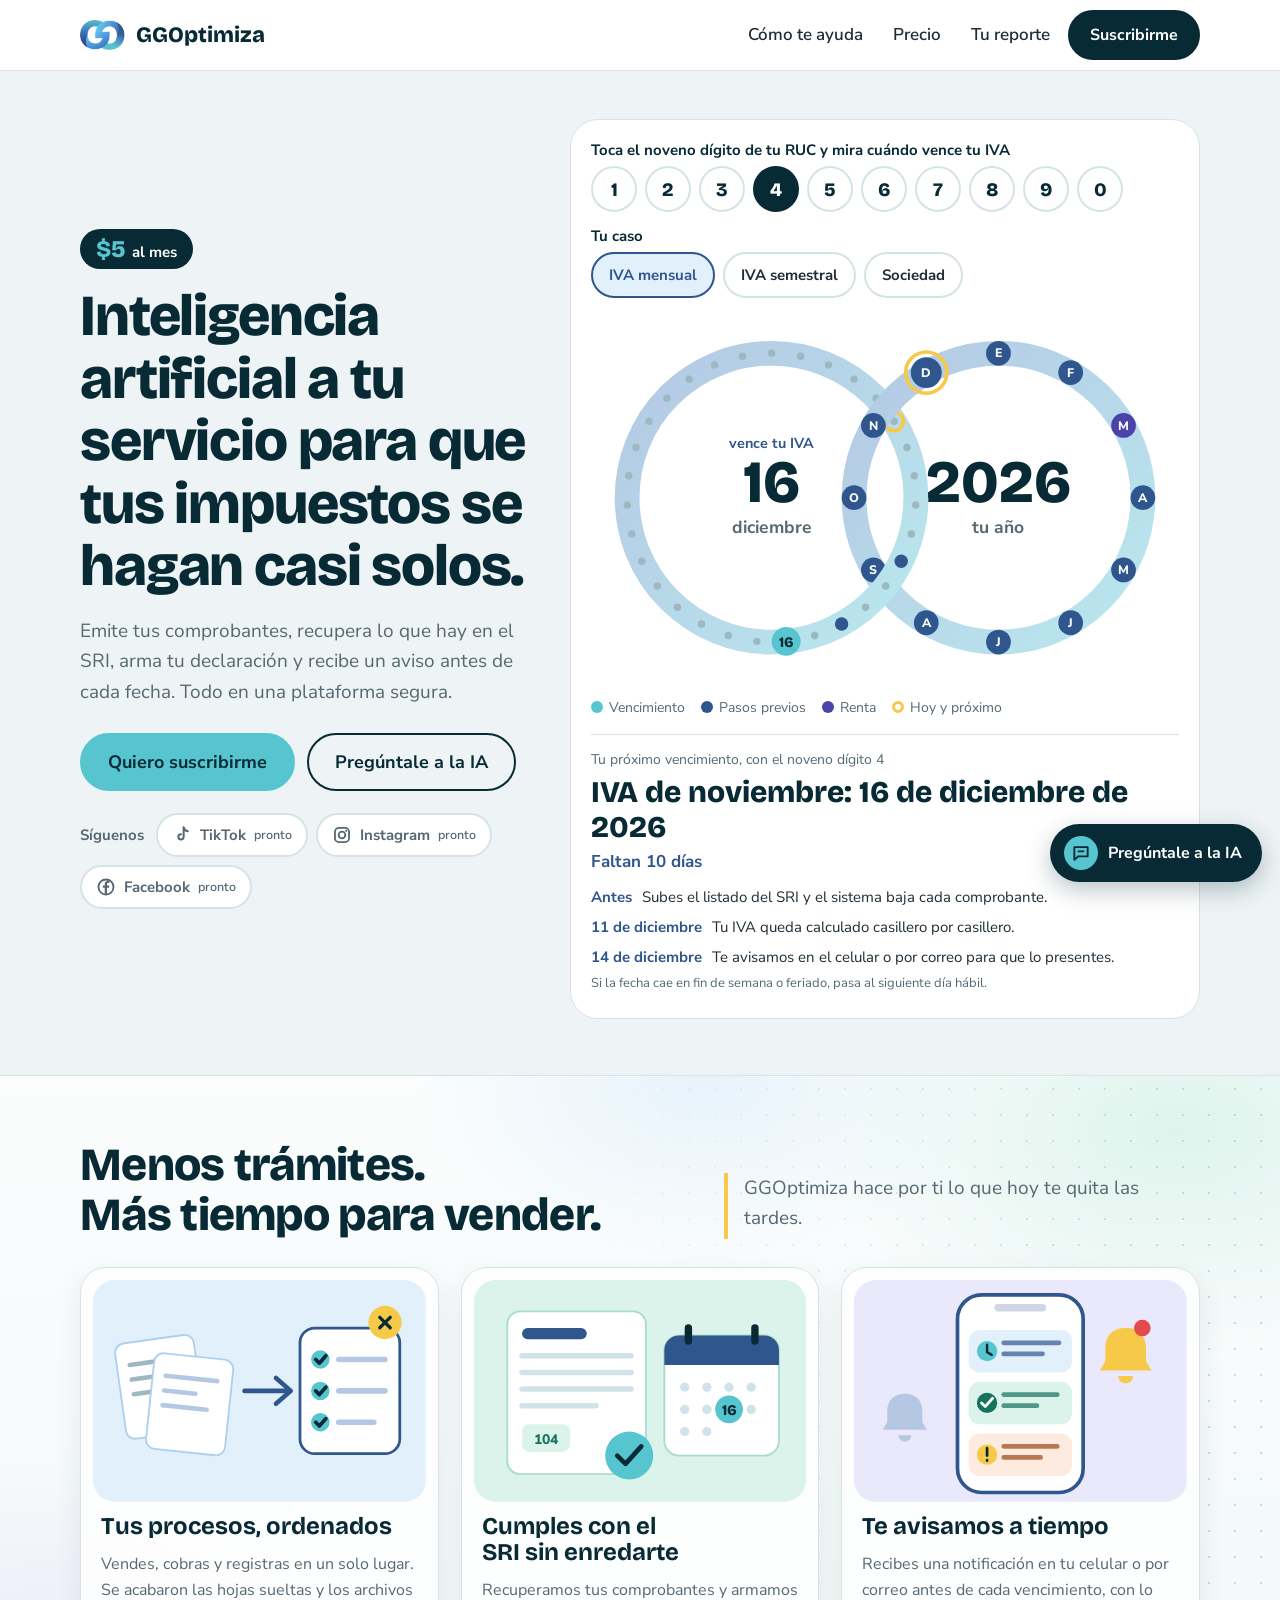
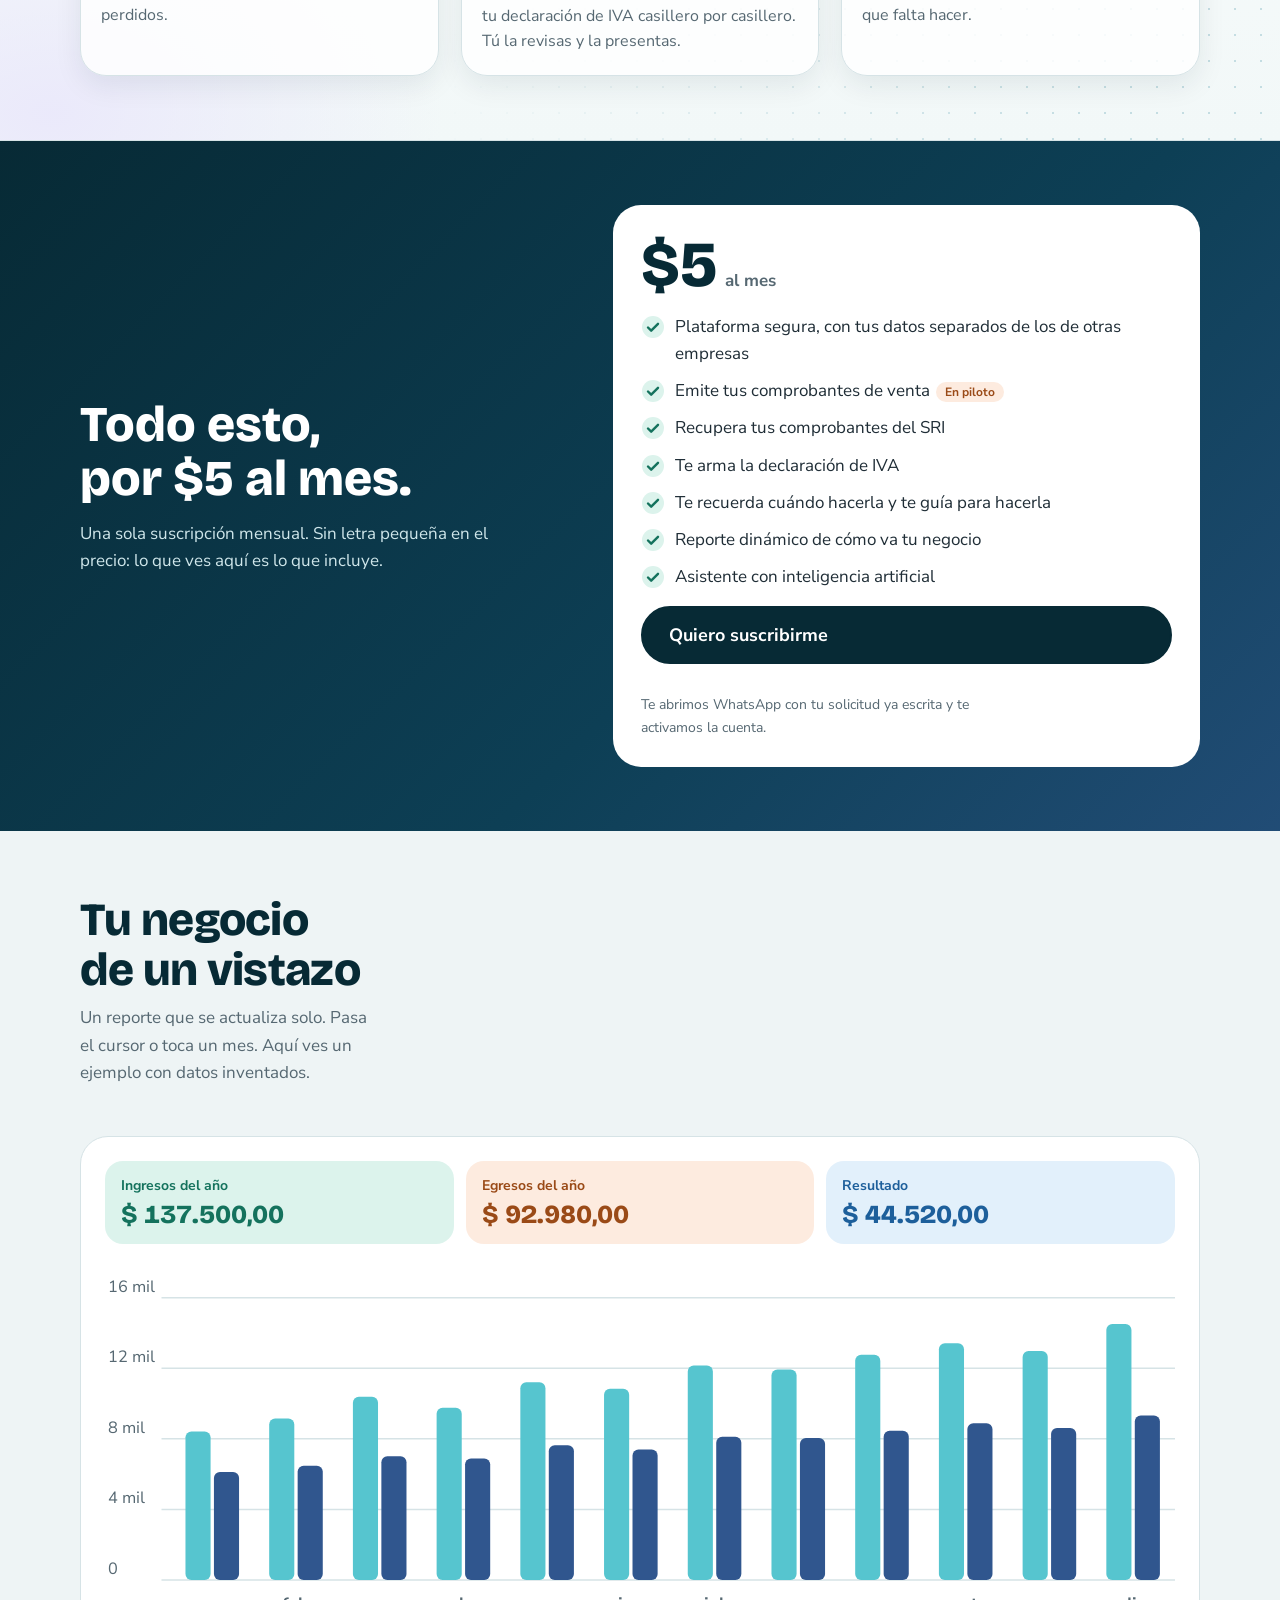
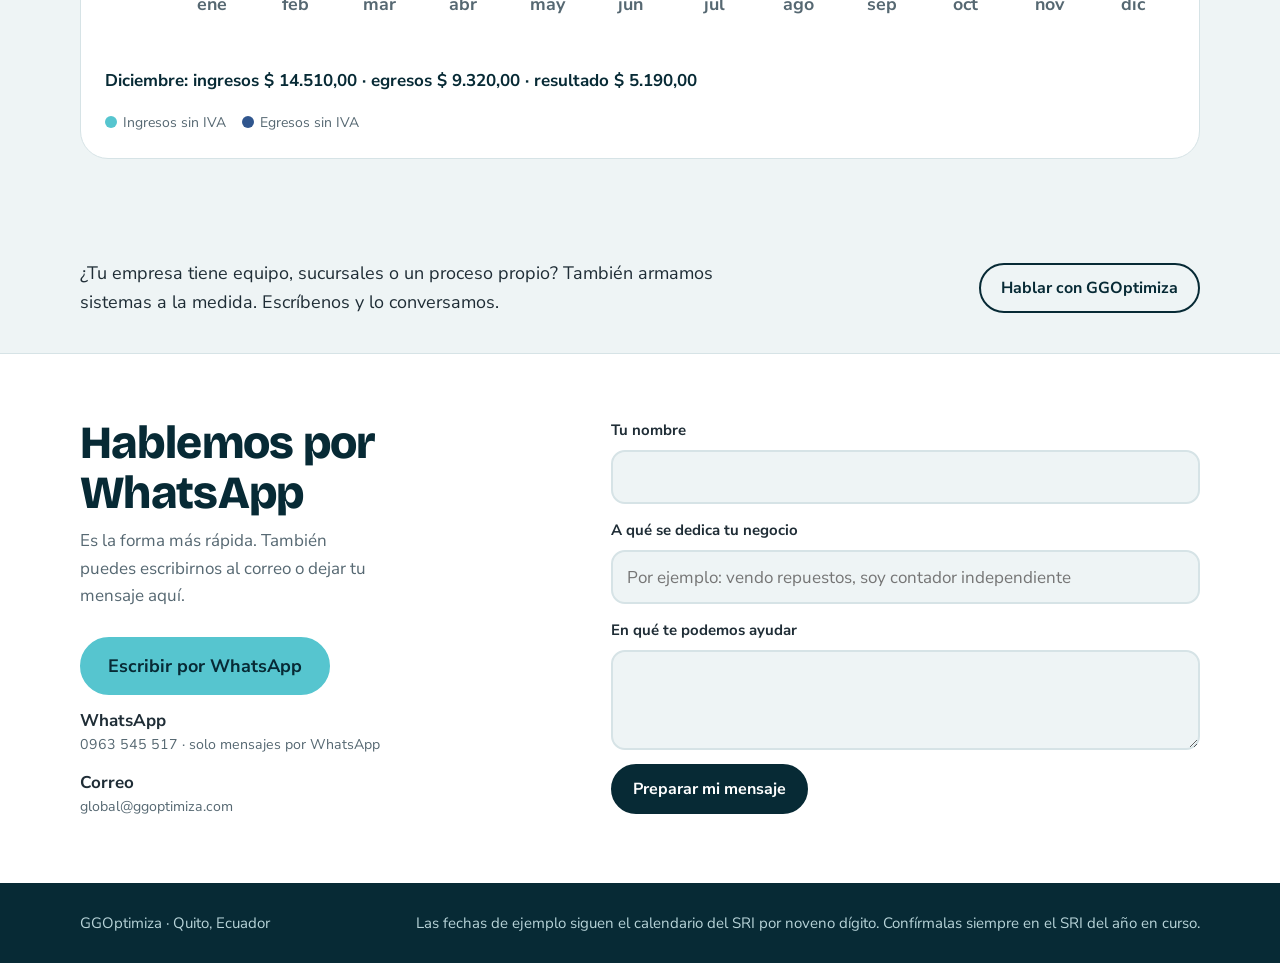
==== commit 5658219a: "Add files via upload" ====
--- a/index.html
+++ b/index.html
@@ -162,7 +162,20 @@
 .red small{font-weight:600;color:var(--tinta2)}
 .anillos fieldset{display:grid;gap:8px}
 .anillos legend{font:700 15px var(--f-texto);color:var(--petroleo);padding:0;margin-bottom:6px}
-.ayuda3{background:var(--papel);border-block:1px solid var(--linea)}
+.ayuda3{position:relative;overflow:hidden;border-block:1px solid var(--linea);
+  background:
+    radial-gradient(520px 320px at 92% 8%,#dcf3ecee,transparent 70%),
+    radial-gradient(560px 360px at 4% 96%,#eae8fbee,transparent 70%),
+    radial-gradient(420px 260px at 55% 0%,#e2f0fbcc,transparent 70%),
+    linear-gradient(180deg,#fbfdfd,#f2f8f8)}
+.ayuda3::before{content:"";position:absolute;inset:0;pointer-events:none;opacity:.55;
+  background-image:radial-gradient(#9fc7d1 1.2px,transparent 1.4px);background-size:26px 26px;
+  -webkit-mask-image:linear-gradient(100deg,transparent 38%,#000 85%);mask-image:linear-gradient(100deg,transparent 38%,#000 85%)}
+.ayuda3 .contenedor{position:relative}
+.ayuda3 .titulo-seccion{max-width:none;grid-template-columns:minmax(0,1.25fr) minmax(0,1fr);align-items:end;gap:10px 48px}
+.ayuda3 .titulo-seccion p{font-size:19px;padding-bottom:6px;border-left:4px solid var(--sol);padding-left:16px}
+.ayuda3 .tres article{background:#ffffffd9;border:1px solid var(--linea);border-radius:26px;padding:12px 12px 20px;box-shadow:0 10px 28px #072a3514}
+.ayuda3 .tres article h3,.ayuda3 .tres article p{padding-inline:8px}
 .tres{display:grid;grid-template-columns:repeat(3,minmax(0,1fr));gap:22px}
 .tres article{display:grid;gap:12px;align-content:start}
 .tres svg{width:100%;height:auto;border-radius:22px;display:block}
@@ -212,7 +225,7 @@
 .chat form input:focus{border-color:var(--turquesa);outline:none}
 .chat form button{border:0;background:var(--turquesa);color:var(--petroleo);font:800 15px var(--f-texto);border-radius:999px;padding:0 18px;cursor:pointer}
 .chat .pie{font-size:12.5px;color:var(--tinta2);padding:0 14px 12px;background:var(--papel)}
-@media (max-width:860px){.tres{grid-template-columns:1fr}.plan .contenedor{grid-template-columns:1fr}.lanzador span.t{display:none}.lanzador{padding:12px}}
+@media (max-width:860px){.ayuda3 .titulo-seccion{grid-template-columns:1fr}.tres{grid-template-columns:1fr}.plan .contenedor{grid-template-columns:1fr}.lanzador span.t{display:none}.lanzador{padding:12px}}
 </style>
 </head>
 <body>
@@ -254,7 +267,7 @@
 
 <section class="ayuda3" id="ayuda">
   <div class="contenedor">
-    <div class="titulo-seccion"><h2>Menos trámites. Más tiempo para vender.</h2><p>GGOptimiza hace por ti lo que hoy te quita las tardes.</p></div>
+    <div class="titulo-seccion"><h2>Menos trámites.<br>Más tiempo para vender.</h2><p>GGOptimiza hace por ti lo que hoy te quita las tardes.</p></div>
     <div class="tres">
       <article><svg viewBox="0 0 360 240" role="img" aria-label="Ilustración: tareas desordenadas que pasan a una lista ordenada y completada"><rect width="360" height="240" fill="#e2f0fb"/>
 <g transform="rotate(-8 70 120)"><rect x="30" y="64" width="86" height="104" rx="10" fill="#fff" stroke="#aed0ef" stroke-width="2"/><path d="M44 88h56M44 104h40M44 120h50" stroke="#9db8c0" stroke-width="5" stroke-linecap="round"/></g>
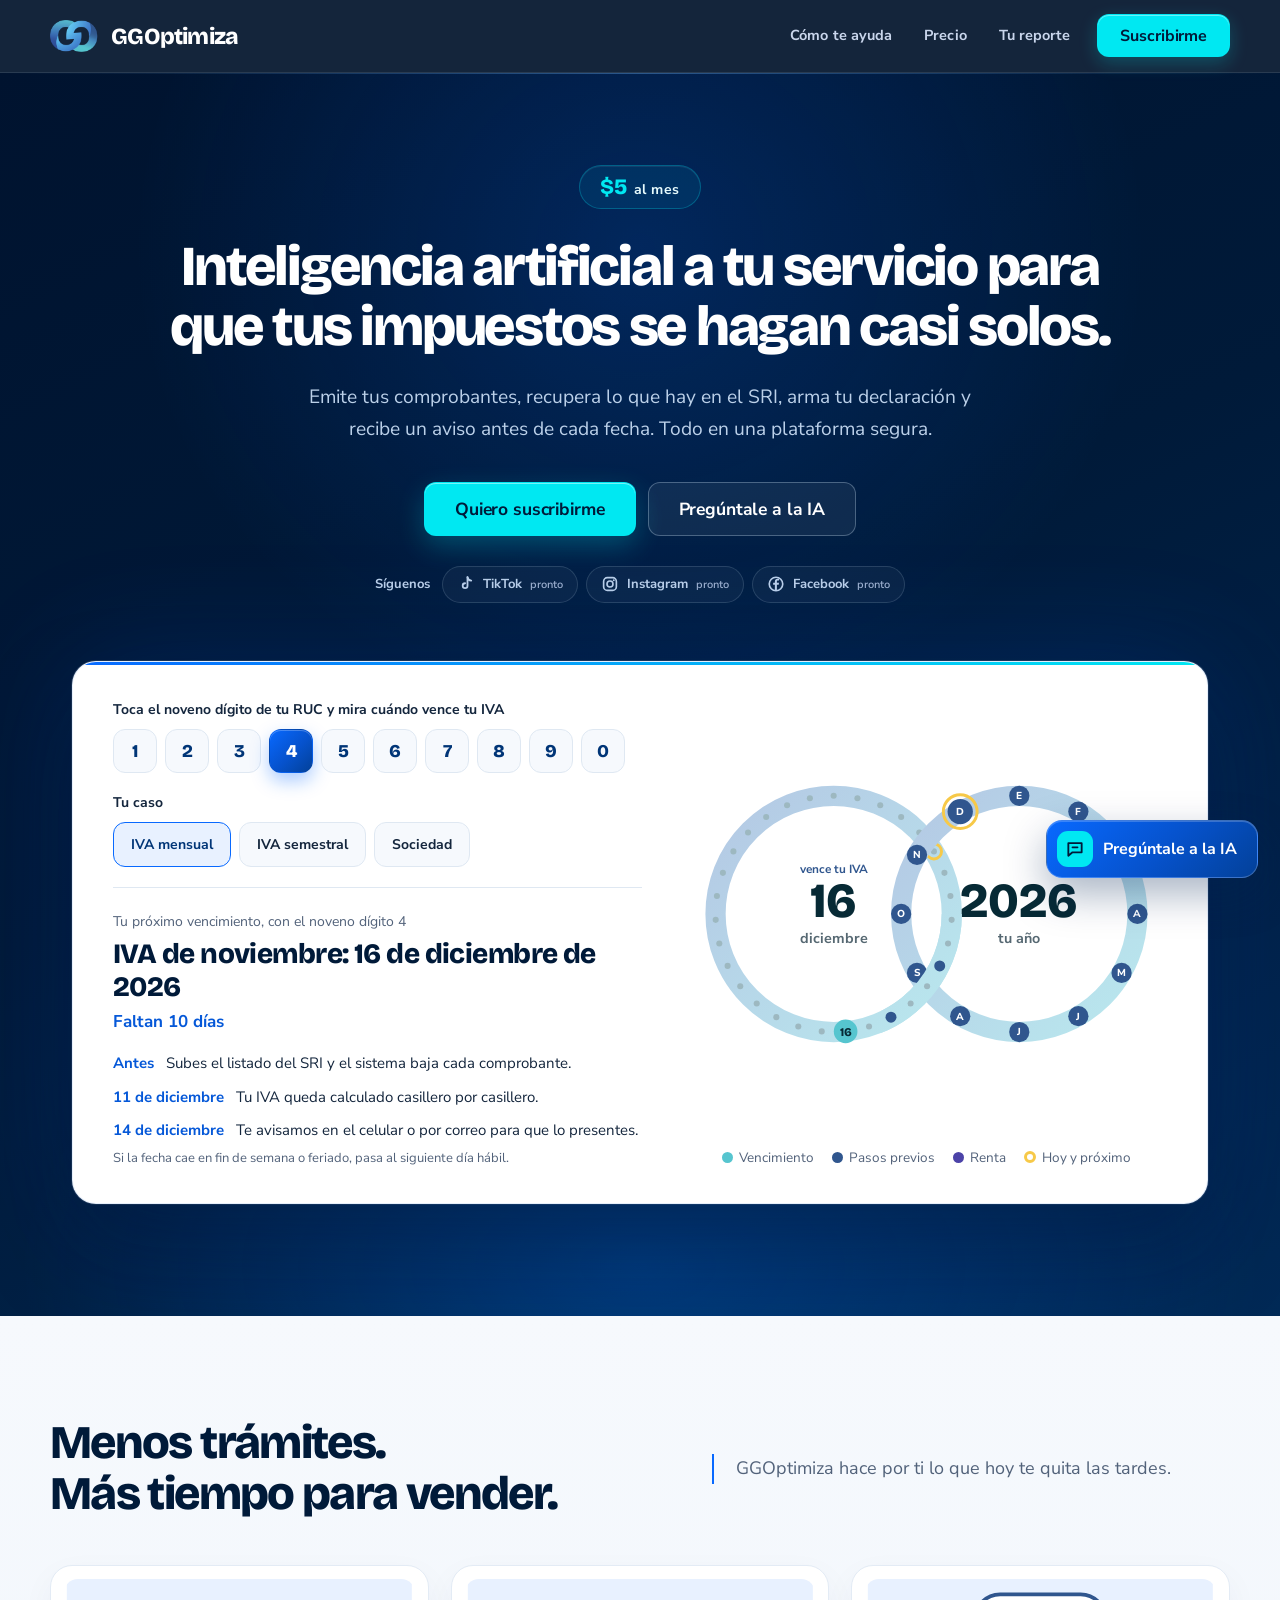
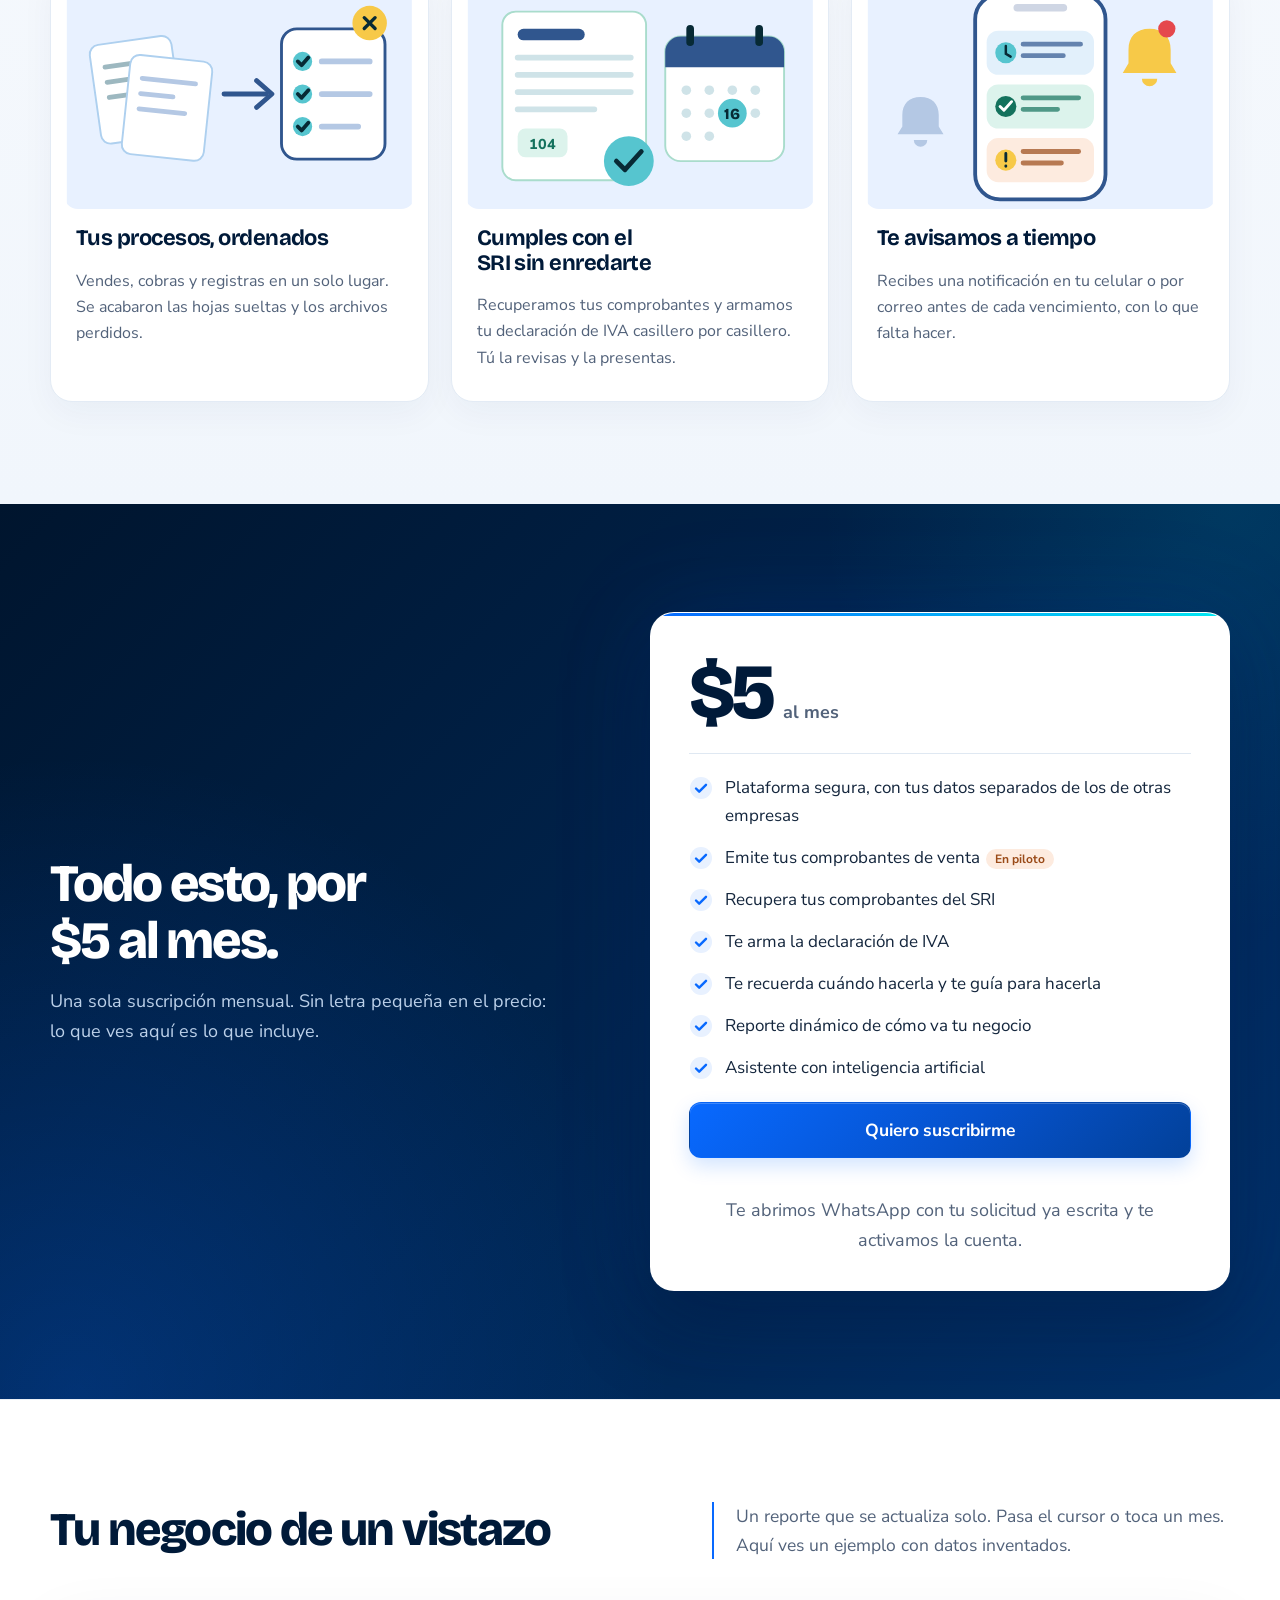
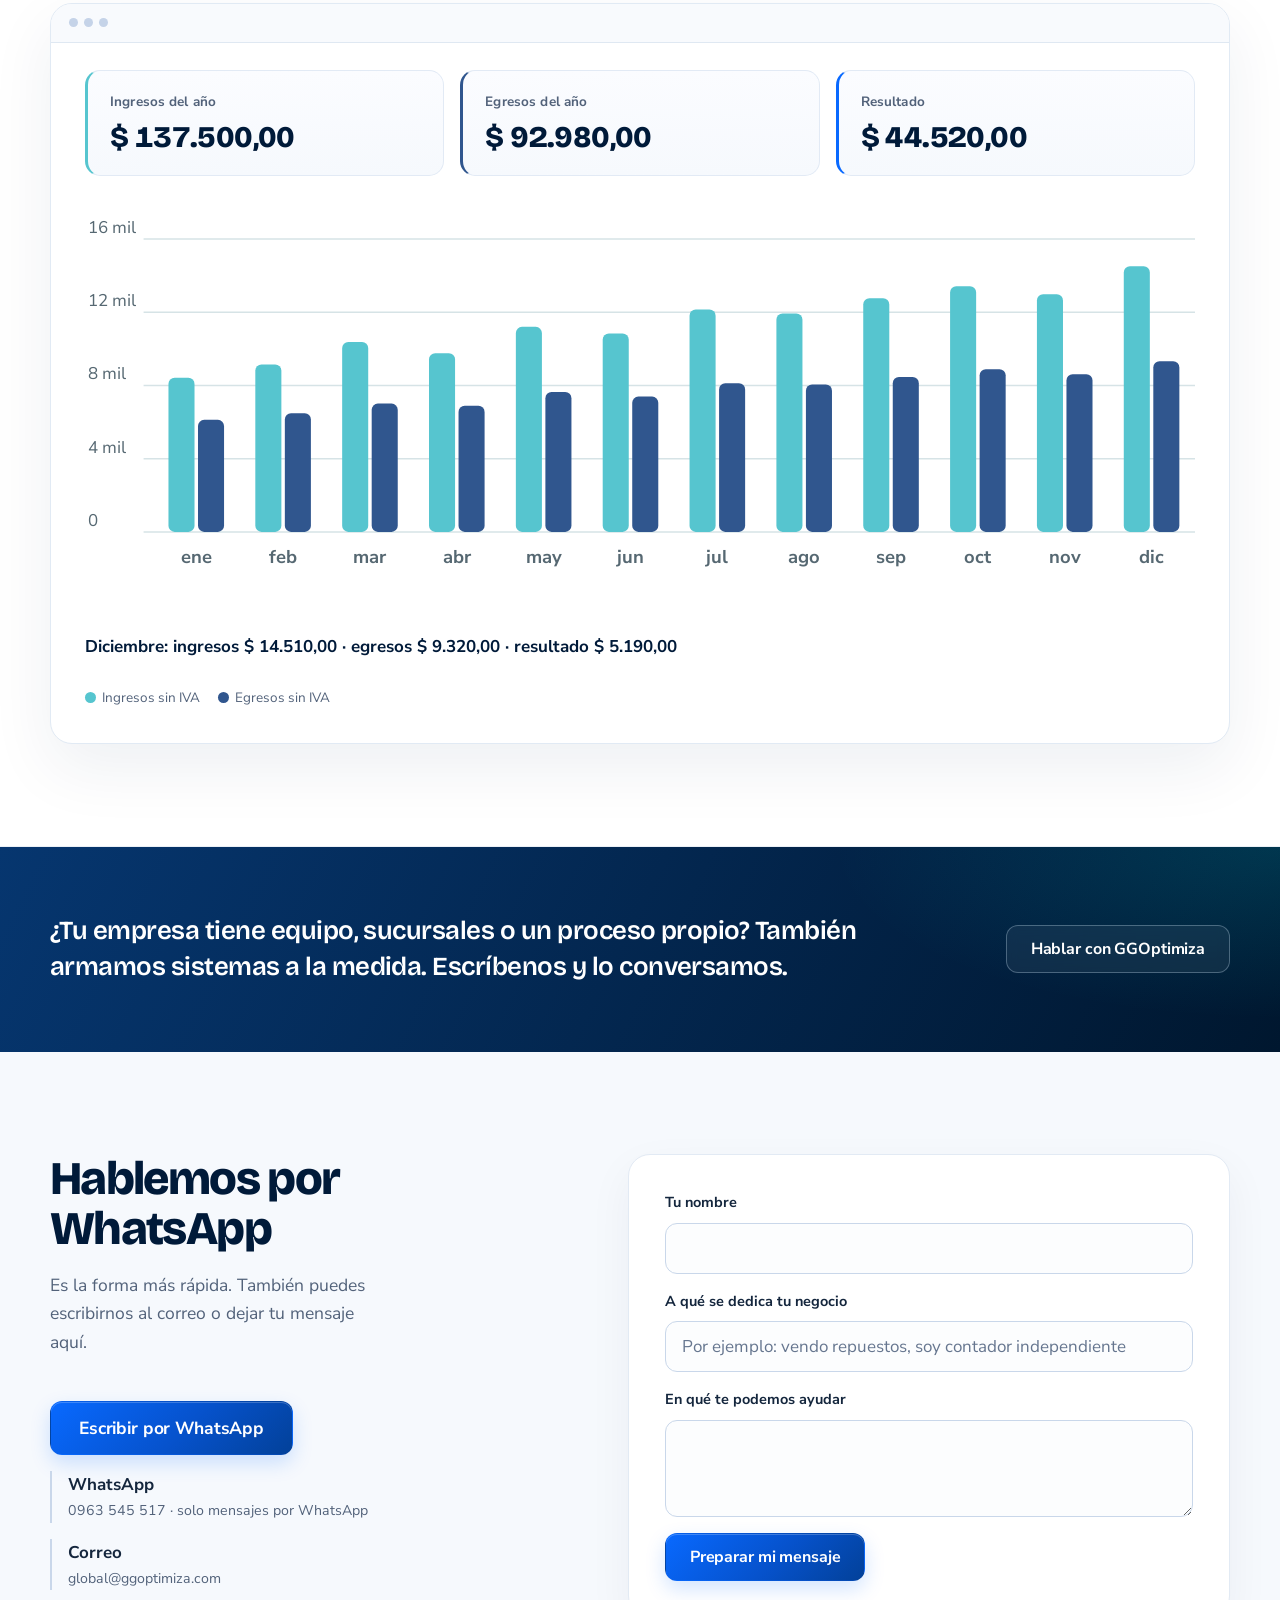
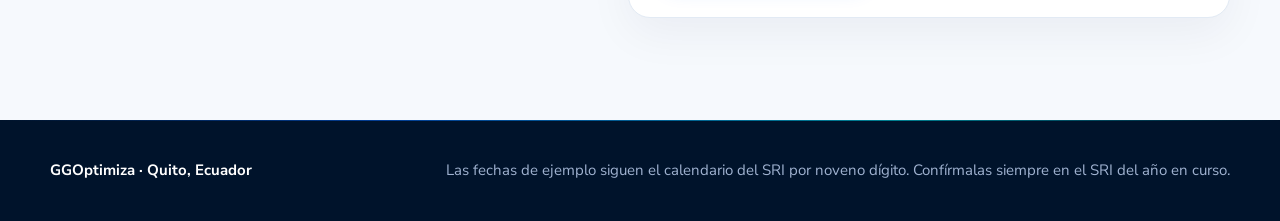
==== commit 6bddaade: "Add files via upload" ====
--- a/index.html
+++ b/index.html
@@ -8,224 +8,319 @@
 <link rel="preconnect" href="https://fonts.googleapis.com">
 <link rel="preconnect" href="https://fonts.gstatic.com" crossorigin>
 <link href="https://fonts.googleapis.com/css2?family=Bricolage+Grotesque:opsz,wght@12..96,500;12..96,700;12..96,800&family=Nunito+Sans:opsz,wght@6..12,400;6..12,600;6..12,700&display=swap" rel="stylesheet">
+<meta name="theme-color" content="#001A39">
 <style>
-/* Plan: mundo claro y fresco con los colores del logo (azul y turquesa); el protagonista es el par de anillos
-   entrelazados del logo, convertidos en el calendario real del cliente (mes y año). Todo lo demás es quieto. */
+/* =====================================================================
+   GGOptimiza · sistema visual premium (SaaS / fintech)
+   Identidad: azul noche · azul corporativo · azul eléctrico · turquesa luminoso.
+   Orden: 1 variables · 2 base · 3 componentes · 4 secciones · 5 asistente · 6 responsive
+   Los colores --turquesa y --azul son solo colores de DATOS de los gráficos (los dibuja el script).
+   ===================================================================== */
+
+/* 1 · Variables ------------------------------------------------------- */
 :root{
-  --petroleo:#072a35; --azul:#30568e; --turquesa:#56c5cf; --niebla:#eef4f5; --tinta:#1f2d36; --tinta2:#566872;
-  --linea:#d6e3e6; --sol:#f7c948; --papel:#ffffff;
-  --menta:#dcf3ec; --menta-t:#14725d; --lavanda:#eae8fb; --lavanda-t:#4c43a8; --durazno:#fdebdf; --durazno-t:#9a4a17; --cielo:#e2f0fb; --cielo-t:#1d5f9b;
+  --noche:#001A39; --noche-2:#00132B; --corp:#003577; --electrico:#0869FF; --turq:#00E8F2;
+  --frio:#F6F9FD; --blanco:#FFFFFF; --gris:#64748B; --tinta:#14263D;
+  --gris-t:#52627A;            /* gris azulado para texto sobre claro (contraste AA) */
+  --electrico-t:#0558D8;       /* azul eléctrico para texto sobre claro */
+  --linea:#DFE8F2; --linea-2:#C9D7EA; --cielo:#E8F1FF; --cielo-2:#D6E6FF;
+  --sobre-oscuro:#BBD0E9;      /* texto secundario sobre fondos oscuros */
+  --degradado:linear-gradient(135deg,var(--electrico) 0%,#0652CC 55%,var(--corp) 130%);
+  --sombra-s:0 8px 24px rgba(8,34,68,.045);
+  --sombra-m:0 22px 55px rgba(12,36,68,.08);
+  --sombra-l:0 28px 80px rgba(0,9,30,.22);
+  --r-s:12px; --r-m:20px; --r-l:24px;
+  --ease:cubic-bezier(.2,.7,.2,1);
+  --turquesa:#56c5cf; --azul:#30568e;
+  --menta:#DCF3EC; --menta-t:#14725D; --lavanda:#EAE8FB; --lavanda-t:#4C43A8; --durazno:#FDEBDF; --durazno-t:#9A4A17;
   --f-titulo:"Bricolage Grotesque","Trebuchet MS",ui-rounded,system-ui,sans-serif;
   --f-texto:"Nunito Sans","Segoe UI",system-ui,sans-serif;
   color-scheme:light;
 }
+
+/* 2 · Base ------------------------------------------------------------ */
 *{box-sizing:border-box}
-html{scroll-behavior:smooth}
-body{margin:0;background:var(--niebla);color:var(--tinta);font:400 17px/1.6 var(--f-texto)}
-h1,h2,h3{font-family:var(--f-titulo);line-height:1.08;margin:0;text-wrap:balance;color:var(--petroleo)}
+html{scroll-behavior:smooth;scroll-padding-top:84px}
+body{margin:0;background:var(--frio);color:var(--tinta);font:400 17px/1.65 var(--f-texto);-webkit-font-smoothing:antialiased;-moz-osx-font-smoothing:grayscale;text-rendering:optimizeLegibility;overflow-x:hidden}
+::selection{background:rgba(8,105,255,.22)}
+h1,h2,h3{font-family:var(--f-titulo);line-height:1.1;margin:0;text-wrap:balance;color:var(--noche)}
 p{margin:0}
-a{color:var(--azul)}
-:focus-visible{outline:3px solid var(--sol);outline-offset:3px;border-radius:6px}
-.contenedor{width:min(1120px,100% - 32px);margin-inline:auto}
-.boton{display:inline-flex;align-items:center;gap:8px;font:700 16px var(--f-texto);padding:12px 20px;border-radius:999px;border:2px solid var(--petroleo);background:var(--petroleo);color:#fff;text-decoration:none;cursor:pointer}
-.boton:hover{background:var(--azul);border-color:var(--azul)}
-.boton.claro{background:transparent;color:var(--petroleo)}
-.boton.claro:hover{background:var(--petroleo);color:#fff}
+a{color:var(--electrico-t)}
+:focus-visible{outline:3px solid var(--electrico);outline-offset:3px;border-radius:8px}
+body>header :focus-visible,.inicio :focus-visible,.plan :focus-visible,.grandes :focus-visible,footer :focus-visible,.chat>header :focus-visible{outline-color:var(--turq)}
+.contenedor{width:min(1180px,100% - 48px);margin-inline:auto}
+section{padding-block:102px}
+fieldset{border:0;margin:0;padding:0;min-width:0}
+
+/* 3 · Componentes ----------------------------------------------------- */
+/* Botón principal (sobre claro): azul eléctrico con brillo interior sutil */
+.boton{display:inline-flex;align-items:center;justify-content:center;gap:8px;min-height:46px;font:700 16px var(--f-texto);letter-spacing:-.008em;padding:12px 24px;border-radius:12px;
+  border:1px solid transparent;background:var(--degradado);color:#fff;text-decoration:none;cursor:pointer;
+  box-shadow:0 8px 20px rgba(8,105,255,.18),inset 0 1px 0 rgba(255,255,255,.22);
+  transition:transform .22s var(--ease),box-shadow .22s var(--ease),background .2s,border-color .2s,color .2s}
+.boton:hover{transform:translateY(-2px);box-shadow:0 14px 30px rgba(8,105,255,.30),inset 0 1px 0 rgba(255,255,255,.26)}
+.boton:active{transform:translateY(0);box-shadow:0 6px 14px rgba(8,105,255,.22)}
+.boton.grande{min-height:54px;padding:14px 28px;font-size:17.5px}
+/* Secundario sobre claro */
+.boton.claro{background:#fff;color:var(--corp);border-color:var(--linea-2);box-shadow:none}
+.boton.claro:hover{background:var(--cielo);border-color:var(--electrico);color:var(--corp);box-shadow:none}
+/* Luminoso sobre oscuro */
+.boton.turquesa{background:var(--turq);color:var(--noche);box-shadow:0 10px 28px rgba(0,232,242,.24),inset 0 1px 0 rgba(255,255,255,.45)}
+.boton.turquesa:hover{background:#4DF1F8;box-shadow:0 16px 36px rgba(0,232,242,.36),inset 0 1px 0 rgba(255,255,255,.5)}
+/* Translúcido sobre oscuro */
+.inicio .boton.claro,.grandes .boton.claro{background:rgba(255,255,255,.06);color:#fff;border-color:rgba(212,234,252,.30);box-shadow:none;-webkit-backdrop-filter:blur(6px);backdrop-filter:blur(6px)}
+.inicio .boton.claro:hover,.grandes .boton.claro:hover{background:rgba(255,255,255,.14);border-color:rgba(255,255,255,.7);color:#fff}
+/* Turquesa sobre claro pasa a eléctrico (contraste) */
+.contacto .boton.turquesa{background:var(--degradado);color:#fff;box-shadow:0 8px 20px rgba(8,105,255,.18),inset 0 1px 0 rgba(255,255,255,.22)}
+.contacto .boton.turquesa:hover{background:var(--degradado);box-shadow:0 14px 30px rgba(8,105,255,.30),inset 0 1px 0 rgba(255,255,255,.26)}
 
 /* Cabecera */
-header{background:var(--papel);border-bottom:1px solid var(--linea);position:sticky;top:0;z-index:5}
-header .contenedor{display:flex;align-items:center;gap:20px;padding:10px 0;flex-wrap:wrap}
-.marca{display:flex;align-items:center;gap:10px;text-decoration:none;color:var(--petroleo);font:800 22px var(--f-titulo)}
-.marca img{height:30px;width:auto}
-nav{margin-left:auto;display:flex;gap:6px;flex-wrap:wrap;align-items:center}
-nav a:not(.boton){color:var(--tinta);text-decoration:none;font-weight:600;padding:8px 12px;border-radius:999px}
-nav a:not(.boton):hover{background:var(--niebla)}
-
-/* Inicio */
-.inicio{padding:48px 0 56px}
-.inicio .contenedor{display:grid;grid-template-columns:minmax(0,5fr) minmax(0,7fr);gap:40px;align-items:center}
-.inicio h1{font-size:clamp(36px,4.6vw,58px);font-weight:800;letter-spacing:-.02em}
-.inicio .lead{margin-top:18px;font-size:19px;color:var(--tinta2);max-width:46ch}
-.panel-digito{margin-top:28px;display:grid;gap:14px}
-.panel-digito legend,.panel-digito .etiqueta{font:700 15px var(--f-texto);color:var(--petroleo);padding:0;margin-bottom:8px}
-fieldset{border:0;margin:0;padding:0;min-width:0}
+body>header{background:rgba(0,19,43,.92);-webkit-backdrop-filter:blur(18px) saturate(1.3);backdrop-filter:blur(18px) saturate(1.3);border-bottom:1px solid rgba(194,220,244,.12);position:sticky;top:0;z-index:5}
+body>header .contenedor{display:flex;align-items:center;gap:20px;min-height:72px;padding:10px 0;flex-wrap:wrap}
+.marca{display:flex;align-items:center;gap:12px;text-decoration:none;color:#fff;font:800 23px var(--f-titulo);letter-spacing:-.035em}
+.marca img{height:32px;width:auto}
+nav{margin-left:auto;display:flex;gap:2px;flex-wrap:wrap;align-items:center}
+nav a:not(.boton){position:relative;color:#C9D6EC;text-decoration:none;font-weight:700;font-size:14.5px;letter-spacing:.005em;padding:10px 15px;border-radius:10px;transition:background .2s,color .2s}
+nav a:not(.boton):hover{background:rgba(255,255,255,.08);color:#fff}
+nav .boton{min-height:43px;padding:9px 22px;margin-left:10px;background:var(--turq);border-color:transparent;color:var(--noche);box-shadow:0 6px 18px rgba(0,232,242,.22),inset 0 1px 0 rgba(255,255,255,.4)}
+nav .boton:hover{background:#4DF1F8}
+
+/* 4 · Secciones ------------------------------------------------------- */
+.titulo-seccion{display:grid;gap:16px;align-self:start;max-width:34ch;margin-bottom:44px}
+.titulo-seccion h2{font-size:clamp(34px,3.65vw,48px);font-weight:800;letter-spacing:-.035em;line-height:1.08}
+.titulo-seccion p{color:var(--gris-t);max-width:52ch;font-size:17.5px;line-height:1.65}
+
+/* Portada: composición centrada; el calendario es la demostración del producto */
+.inicio{position:relative;isolation:isolate;overflow:hidden;padding:92px 0 112px;color:#fff;
+  background:
+    radial-gradient(ellipse 62% 34% at 50% 96%,rgba(3,116,243,.30),transparent 78%),
+    radial-gradient(ellipse 52% 50% at 50% 14%,rgba(8,105,255,.20),transparent 76%),
+    linear-gradient(155deg,#00132F 0%,#001A39 48%,#002956 100%)}
+.inicio::before{content:"";position:absolute;inset:0 0 auto 0;height:1px;z-index:-1;background:linear-gradient(90deg,transparent,rgba(120,190,255,.35) 50%,transparent)}
+.inicio .contenedor{display:flex;flex-direction:column;gap:58px;align-items:center;text-align:center}
+.inicio .contenedor>div:first-child{width:100%;max-width:1080px;display:flex;flex-direction:column;align-items:center}
+.precio-chip{display:inline-flex;align-items:baseline;gap:7px;padding:8px 20px;margin-bottom:28px;border-radius:999px;border:1px solid rgba(0,232,242,.26);background:rgba(3,83,130,.30);box-shadow:inset 0 1px rgba(255,255,255,.07);color:#E6FBFD;font:700 14px var(--f-texto);letter-spacing:.03em}
+.precio-chip b{font:800 22px var(--f-titulo);color:var(--turq);letter-spacing:-.01em}
+.inicio h1{max-width:1060px;color:#fff;font-size:clamp(38px,4.4vw,62px);font-weight:800;line-height:1.06;letter-spacing:-.04em;text-wrap:balance}
+.inicio .lead{margin-top:26px;max-width:680px;font-size:clamp(17px,1.5vw,20px);line-height:1.65;color:var(--sobre-oscuro)}
+.acciones{display:flex;flex-wrap:wrap;gap:12px;justify-content:center;margin-top:36px}
+.acciones .boton{min-height:54px;padding:14px 30px}
+.redes{display:flex;flex-wrap:wrap;gap:8px;justify-content:center;align-items:center;margin-top:30px}
+.redes .etq{font-weight:700;font-size:13px;color:var(--sobre-oscuro);margin-right:4px}
+.red{display:inline-flex;align-items:center;gap:8px;padding:7px 14px;border-radius:999px;border:1px solid rgba(221,237,251,.14);background:rgba(255,255,255,.04);color:#fff;font-weight:700;font-size:13px;text-decoration:none;transition:background .2s,border-color .2s}
+.red svg{width:18px;height:18px}
+a.red:hover{background:rgba(0,232,242,.14);border-color:var(--turq)}
+.red.pronto{color:var(--sobre-oscuro);cursor:default}
+.red small{font-weight:600;color:#9FB2D0}
+
+/* Calendario circular: tarjeta de producto en dos columnas (controles y fecha | anillos) */
+.anillos{position:relative;overflow:hidden;width:min(100%,1136px);margin-inline:auto;text-align:left;background:#fff;border:1px solid rgba(226,237,251,.85);border-radius:var(--r-l);padding:38px 40px 34px;
+  display:grid;grid-template-columns:minmax(0,1.1fr) minmax(0,1fr);column-gap:44px;row-gap:20px;align-items:start;
+  box-shadow:0 44px 90px rgba(0,10,31,.38),0 0 0 1px rgba(255,255,255,.10),0 0 120px rgba(8,105,255,.18)}
+.anillos::before{content:"";position:absolute;inset:0 0 auto 0;height:3px;background:linear-gradient(90deg,var(--electrico),var(--turq))}
+.anillos fieldset{display:grid;gap:10px;grid-column:1}
+.anillos svg{grid-column:2;grid-row:1/4;align-self:center;width:100%;max-width:560px;margin-inline:auto;height:auto;display:block;overflow:visible}
+.anillos .leyenda{grid-column:2;grid-row:4;justify-content:center}
+.anillos .proximo{grid-column:1;grid-row:3/5}
+.anillos legend,.panel-digito legend{font:700 14px var(--f-texto);color:var(--tinta);padding:0;margin-bottom:10px}
 .digitos{display:flex;flex-wrap:wrap;gap:8px}
 .digitos label,.casos label{position:relative}
-.digitos input,.casos input,.sectores input{position:absolute;opacity:0;inset:0;cursor:pointer}
-.digitos span{display:grid;place-items:center;width:46px;height:46px;border-radius:50%;background:var(--papel);border:2px solid var(--linea);font:800 19px var(--f-titulo);color:var(--petroleo);transition:background .15s,border-color .15s,color .15s}
-.digitos input:hover+span{border-color:var(--turquesa)}
-.digitos input:checked+span{background:var(--petroleo);border-color:var(--petroleo);color:#fff}
-.digitos input:focus-visible+span,.casos input:focus-visible+span,.sectores input:focus-visible+span{outline:3px solid var(--sol);outline-offset:3px}
+.digitos input,.casos input{position:absolute;opacity:0;inset:0;cursor:pointer;width:100%;height:100%;margin:0}
+.digitos span{display:grid;place-items:center;width:44px;height:44px;border-radius:12px;background:var(--frio);border:1px solid var(--linea);font:800 18px var(--f-titulo);color:var(--corp);transition:background .18s,border-color .18s,color .18s,box-shadow .18s,transform .18s var(--ease)}
+.digitos input:hover+span{border-color:var(--electrico);background:var(--cielo);transform:translateY(-1px)}
+.digitos input:checked+span{background:var(--degradado);border-color:transparent;color:#fff;box-shadow:0 8px 18px rgba(8,105,255,.34),inset 0 1px 0 rgba(255,255,255,.25)}
+.digitos input:focus-visible+span,.casos input:focus-visible+span{outline:3px solid var(--electrico);outline-offset:3px}
 .casos{display:flex;flex-wrap:wrap;gap:8px}
-.casos span{display:block;padding:9px 16px;border-radius:999px;background:var(--papel);border:2px solid var(--linea);font-weight:700;font-size:15px}
-.casos input:checked+span{background:var(--cielo);border-color:var(--azul);color:var(--azul)}
-.pista{font-size:14px;color:var(--tinta2)}
-
-.anillos{background:var(--papel);border:1px solid var(--linea);border-radius:28px;padding:20px 20px 24px;display:grid;gap:14px}
-.anillos svg{width:100%;height:auto;display:block;overflow:visible}
-.leyenda{display:flex;flex-wrap:wrap;gap:6px 16px;font-size:14px;color:var(--tinta2)}
-.leyenda i{display:inline-block;width:12px;height:12px;border-radius:50%;margin-right:6px;vertical-align:-1px}
-.proximo{display:grid;gap:4px;border-top:1px solid var(--linea);padding-top:14px}
-.proximo strong{font:800 clamp(22px,2.8vw,30px) var(--f-titulo);color:var(--petroleo);line-height:1.15}
-.proximo .dias{font-weight:700;color:var(--azul)}
-.pasos{margin:6px 0 0;padding:0;list-style:none;display:grid;gap:6px;font-size:15px}
-.pasos li{display:grid;grid-template-columns:auto 1fr;gap:10px}
-.pasos b{color:var(--azul);white-space:nowrap}
-.anillos .aviso{font-size:13px;color:var(--tinta2)}
+.casos span{display:block;padding:10px 17px;border-radius:12px;background:var(--frio);border:1px solid var(--linea);font-weight:700;font-size:14px;color:var(--tinta);transition:background .18s,border-color .18s,color .18s}
+.casos input:hover+span{border-color:var(--electrico)}
+.casos input:checked+span{background:var(--cielo);border-color:var(--electrico);color:var(--corp)}
+.pista{font-size:14px;color:var(--gris-t)}
+.leyenda{display:flex;flex-wrap:wrap;gap:6px 18px;font-size:13.5px;color:var(--gris-t)}
+.leyenda i{display:inline-block;width:11px;height:11px;border-radius:50%;margin-right:6px;vertical-align:-1px}
+.proximo{display:grid;gap:5px;align-content:start;border-top:1px solid var(--linea);padding-top:22px}
+.proximo strong{font:800 clamp(22px,2.3vw,28px) var(--f-titulo);color:var(--noche);line-height:1.15;letter-spacing:-.02em}
+.proximo .dias{font-weight:700;color:var(--electrico-t)}
+.pasos{margin:10px 0 0;padding:0;list-style:none;display:grid;gap:9px;font-size:15px;color:var(--tinta)}
+.pasos li{display:grid;grid-template-columns:auto 1fr;gap:12px}
+.pasos b{color:var(--electrico-t);white-space:nowrap}
+.anillos .aviso{font-size:13px;color:var(--gris-t)}
 @keyframes entra{from{transform:scale(.2);opacity:0}to{transform:scale(1);opacity:1}}
 .pop{transform-box:fill-box;transform-origin:center;animation:entra .5s cubic-bezier(.3,1.5,.5,1) both}
-
-/* Secciones */
-section{padding:64px 0}
-.titulo-seccion{display:grid;gap:10px;align-self:start;max-width:30ch;margin-bottom:28px}
-.titulo-seccion h2{font-size:clamp(30px,4vw,46px);font-weight:800;letter-spacing:-.015em}
-.titulo-seccion p{color:var(--tinta2);max-width:52ch}
-.hace{background:var(--papel);border-block:1px solid var(--linea)}
-.hace .contenedor{display:grid;grid-template-columns:minmax(0,4fr) minmax(0,8fr);gap:40px}
-.lista{list-style:none;margin:0;padding:0;border-top:1px solid var(--linea)}
-.lista li{display:grid;grid-template-columns:minmax(0,1fr) auto;gap:6px 16px;padding:18px 0;border-bottom:1px solid var(--linea)}
-.lista h3{font-size:21px;font-weight:700}
-.lista p{grid-column:1;color:var(--tinta2);font-size:16px}
-.estado{grid-column:2;grid-row:1;align-self:start;font:700 13px var(--f-texto);padding:4px 12px;border-radius:999px;white-space:nowrap}
-.estado.ya{background:var(--menta);color:var(--menta-t)}
-.estado.piloto{background:var(--durazno);color:var(--durazno-t)}
-.estado.pronto{background:var(--lavanda);color:var(--lavanda-t)}
-
-.tablero .contenedor{display:grid;gap:22px}
-.tab-caja{background:var(--papel);border:1px solid var(--linea);border-radius:28px;padding:24px;display:grid;gap:18px}
-.kpis{display:flex;flex-wrap:wrap;gap:12px}
-.kpi{flex:1 1 170px;border-radius:18px;padding:14px 16px;display:grid;gap:2px}
-.kpi small{font-weight:700;font-size:14px}
-.kpi b{font:800 26px var(--f-titulo);font-variant-numeric:tabular-nums}
-.kpi.i{background:var(--menta);color:var(--menta-t)} .kpi.e{background:var(--durazno);color:var(--durazno-t)} .kpi.r{background:var(--cielo);color:var(--cielo-t)}
+@keyframes sube{from{opacity:0;transform:translateY(14px)}to{opacity:1;transform:none}}
+.inicio .contenedor>div:first-child{animation:sube .7s var(--ease) both}
+.anillos{animation:sube .8s .12s var(--ease) both}
+
+/* Beneficios */
+.ayuda3{position:relative;background:linear-gradient(180deg,#F6F9FD 0%,#F1F6FC 100%)}
+.ayuda3 .titulo-seccion{max-width:none;grid-template-columns:minmax(0,1.2fr) minmax(0,1fr);align-items:center;gap:40px;margin-bottom:46px}
+.ayuda3 .titulo-seccion p{font-size:18px;padding-left:22px;border-left:2px solid var(--electrico)}
+.tres{display:grid;grid-template-columns:repeat(3,minmax(0,1fr));gap:22px;align-items:stretch}
+.tres article{display:grid;grid-template-rows:auto auto 1fr;align-content:start;gap:17px;background:#fff;border:1px solid #E3EBF5;border-radius:22px;padding:13px 13px 30px;box-shadow:0 12px 34px rgba(13,42,82,.045);transition:transform .25s var(--ease),box-shadow .25s var(--ease),border-color .25s}
+.tres article:hover{transform:translateY(-4px);box-shadow:0 26px 54px rgba(13,42,82,.10);border-color:#CFDFEF}
+.tres svg{width:100%;height:auto;max-height:230px;border-radius:14px;display:block}
+.tres svg>rect:first-of-type{fill:var(--cielo)}
+.tres h3{font-size:22px;font-weight:700;letter-spacing:-.025em;padding-inline:12px}
+.tres p{color:var(--gris-t);font-size:16px;line-height:1.65;padding-inline:12px}
+
+/* Precio y suscripción */
+.plan{position:relative;overflow:hidden;color:#fff;padding-block:108px;
+  background:
+    radial-gradient(ellipse 58% 90% at 6% 100%,rgba(8,105,255,.24),transparent 80%),
+    radial-gradient(ellipse 40% 60% at 96% 0%,rgba(0,232,242,.10),transparent 80%),
+    linear-gradient(135deg,#00152E,#00316A)}
+.plan .contenedor{display:grid;grid-template-columns:minmax(0,.95fr) minmax(0,1.05fr);gap:76px;align-items:center}
+.plan h2{color:#fff;font-size:clamp(38px,4.1vw,54px);font-weight:800;line-height:1.08;letter-spacing:-.04em}
+.plan p{color:var(--sobre-oscuro);margin-top:18px;max-width:46ch;font-size:18px;line-height:1.65}
+.plan .tarjeta{position:relative;overflow:hidden;background:#fff;color:var(--tinta);border-radius:var(--r-l);padding:40px 38px 34px;display:grid;gap:20px;border:1px solid rgba(255,255,255,.7);box-shadow:0 32px 80px rgba(0,9,27,.34),0 0 100px rgba(8,105,255,.16)}
+.plan .tarjeta::before{content:"";position:absolute;inset:0 0 auto 0;height:3px;background:linear-gradient(90deg,var(--electrico),var(--turq))}
+.plan .monto{display:flex;align-items:baseline;gap:10px;padding-bottom:22px;border-bottom:1px solid var(--linea)}
+.plan .monto b{font:800 78px/1 var(--f-titulo);color:var(--noche);letter-spacing:-.05em}
+.plan .monto span{font-weight:700;font-size:18px;color:var(--gris-t)}
+.plan ul{list-style:none;margin:0;padding:0;display:grid;gap:14px}
+.plan li{display:grid;grid-template-columns:24px 1fr;gap:12px;align-items:start;color:var(--tinta)}
+.plan li svg{width:24px;height:24px;margin-top:2px}
+.plan li svg circle{fill:var(--cielo)}
+.plan li svg path{stroke:var(--electrico)}
+.plan li small{display:inline-block;margin-left:6px;font:700 12px var(--f-texto);padding:2px 9px;border-radius:999px;background:var(--durazno);color:var(--durazno-t)}
+.plan .boton{width:100%;min-height:56px}
+.plan .nota{color:var(--gris-t);text-align:center}
+.nota{font-size:14px;color:var(--gris-t)}
+
+/* Reportes: demostración de producto */
+.tablero{background:#fff;border-block:1px solid #EBF0F6}
+.tablero .contenedor{display:grid;gap:8px}
+.tablero .titulo-seccion{max-width:none;grid-template-columns:minmax(0,1.2fr) minmax(0,1fr);align-items:center;gap:40px;margin-bottom:36px}
+.tablero .titulo-seccion p{padding-left:22px;border-left:2px solid var(--electrico)}
+.tab-caja{position:relative;overflow:hidden;background:#fff;border:1px solid #E1EAF4;border-radius:22px;padding:66px 34px 34px;display:grid;gap:26px;box-shadow:0 24px 65px rgba(10,43,87,.07)}
+.tab-caja::before{content:"";position:absolute;inset:0 0 auto 0;height:38px;background:#F8FAFD;border-bottom:1px solid var(--linea)}
+.tab-caja::after{content:"";position:absolute;left:18px;top:14px;width:9px;height:9px;border-radius:50%;background:#C5D3E8;box-shadow:15px 0 #C5D3E8,30px 0 #C5D3E8}
+.kpis{display:flex;flex-wrap:wrap;gap:16px}
+.kpi{flex:1 1 200px;display:grid;gap:5px;padding:20px 22px;background:linear-gradient(180deg,#FBFCFF,#F6F9FD);border:1px solid #E2EAF5;border-left:3px solid var(--electrico);border-radius:15px;transition:box-shadow .25s var(--ease),transform .25s var(--ease)}
+.kpi:hover{transform:translateY(-2px);box-shadow:0 14px 32px rgba(13,42,82,.08)}
+.kpi small{font-weight:700;font-size:13.5px;color:var(--gris-t);letter-spacing:.01em}
+.kpi b{font:800 30px var(--f-titulo);font-variant-numeric:tabular-nums;color:var(--noche);letter-spacing:-.02em}
+.kpi.i{border-left-color:var(--turquesa)} .kpi.e{border-left-color:var(--azul)} .kpi.r{border-left-color:var(--electrico)}
 .barras{width:100%;height:auto;display:block}
 .barras .mes{cursor:pointer;outline:none}
-.barras .mes:hover rect.fondo,.barras .mes:focus-visible rect.fondo{fill:var(--niebla)}
-.lectura{min-height:1.6em;font-weight:700;color:var(--petroleo);font-variant-numeric:tabular-nums}
-.nota{font-size:14px;color:var(--tinta2)}
-
-.caminos{background:var(--petroleo);color:#fff}
-.caminos h2{color:#fff}
-.caminos .titulo-seccion p{color:#b7d3d8}
-.sectores{display:flex;flex-wrap:wrap;gap:10px;margin-bottom:22px}
-.sectores label{position:relative}
-.sectores span{display:block;padding:12px 22px;border-radius:999px;border:2px solid #2d5967;font:700 18px var(--f-titulo);color:#d9eef0;cursor:pointer}
-.sectores input:checked+span{background:var(--turquesa);border-color:var(--turquesa);color:var(--petroleo)}
-.camino{display:grid;grid-template-columns:minmax(0,6fr) minmax(0,5fr);gap:28px;align-items:start}
-.camino h3{color:#fff;font-size:28px;margin-bottom:10px}
-.camino p{color:#d3e6e9;max-width:52ch}
-.camino ul{margin:0;padding:0;list-style:none;display:grid;gap:10px}
-.camino li{background:#0d3a48;border:1px solid #1d5666;border-radius:16px;padding:14px 16px;color:#e7f4f6}
-.camino .boton{margin-top:18px;background:var(--turquesa);border-color:var(--turquesa);color:var(--petroleo)}
-.camino .boton:hover{background:#fff;border-color:#fff}
-
-.detras .contenedor{display:grid;grid-template-columns:minmax(0,5fr) minmax(0,6fr);gap:40px;align-items:start}
-.detras p+p{margin-top:12px}
-.detras .cifras{display:grid;gap:10px;margin:0;padding:0;list-style:none}
-.detras .cifras li{display:flex;gap:12px;align-items:baseline;border-bottom:1px solid var(--linea);padding:12px 0}
-.detras .cifras b{font:800 20px var(--f-titulo);color:var(--azul);min-width:7ch}
-
-.contacto{background:var(--papel);border-top:1px solid var(--linea)}
-.contacto .contenedor{display:grid;grid-template-columns:minmax(0,5fr) minmax(0,6fr);gap:40px}
-form{display:grid;gap:14px}
-.campo{display:grid;gap:6px;font-weight:700;font-size:15px}
-.campo input,.campo textarea{font:400 17px var(--f-texto);padding:12px 14px;border-radius:14px;border:2px solid var(--linea);background:var(--niebla);color:var(--tinta);width:100%}
-.campo input:focus,.campo textarea:focus{border-color:var(--turquesa);outline:none}
-.resultado{display:none;gap:10px;background:var(--cielo);border-radius:18px;padding:16px}
+.barras .mes:hover rect.fondo,.barras .mes:focus-visible rect.fondo{fill:var(--cielo)}
+.lectura{min-height:1.6em;padding-top:4px;font-weight:700;color:var(--noche);font-variant-numeric:tabular-nums}
+
+/* Bloque corporativo destacado */
+.grandes{position:relative;overflow:hidden;padding-block:66px;color:#fff;
+  background:radial-gradient(ellipse 50% 120% at 100% 0%,rgba(0,232,242,.14),transparent 70%),linear-gradient(117deg,#06366F,#00172F)}
+.grandes .contenedor{display:flex;gap:26px 48px;flex-wrap:wrap;align-items:center;justify-content:space-between}
+.grandes p{flex:1 1 520px;max-width:62ch;font:600 clamp(21px,2.1vw,26px)/1.4 var(--f-titulo);letter-spacing:-.02em;color:#fff;text-wrap:balance}
+.grandes .boton{flex:none}
+
+/* Contacto */
+.contacto{background:var(--frio)}
+.contacto .contenedor{display:grid;grid-template-columns:minmax(0,5fr) minmax(0,6fr);gap:76px;align-items:start}
+.contacto .medios{display:grid;gap:16px;margin-top:6px}
+.contacto .medios a.boton,.contacto .medios .dato{justify-self:start}
+.contacto .medios .dato{padding-left:16px;border-left:2px solid var(--linea-2)}
+.dato{font-weight:700;color:var(--tinta)}
+.dato small{display:block;font-weight:400;color:var(--gris-t)}
+form{display:grid;gap:16px;background:#fff;border:1px solid #E2EAF4;border-radius:22px;padding:36px;box-shadow:0 16px 45px rgba(0,27,65,.05)}
+.campo{display:grid;gap:8px;font-weight:700;font-size:14.5px;color:var(--tinta)}
+.campo input,.campo textarea{font:400 17px var(--f-texto);padding:13px 16px;border-radius:12px;border:1px solid var(--linea-2);background:#FCFDFE;color:var(--tinta);width:100%;transition:border-color .2s,box-shadow .2s,background .2s}
+.campo input::placeholder,.campo textarea::placeholder{color:#66768F}
+.campo input:hover,.campo textarea:hover{border-color:#9DB4D8}
+.campo input:focus,.campo textarea:focus{border-color:var(--electrico);background:#fff;outline:none;box-shadow:0 0 0 4px rgba(8,105,255,.16)}
+.resultado{display:none;gap:12px;background:var(--cielo);border:1px solid var(--cielo-2);border-radius:var(--r-m);padding:18px}
 .resultado.on{display:grid}
-.resultado textarea{font:400 15px/1.5 var(--f-texto);padding:10px;border-radius:12px;border:1px solid var(--linea);min-height:130px;resize:vertical;background:#fff;color:var(--tinta)}
+.resultado strong{color:var(--noche)}
+.resultado textarea{font:400 15px/1.5 var(--f-texto);padding:12px;border-radius:12px;border:1px solid var(--linea-2);min-height:130px;resize:vertical;background:#fff;color:var(--tinta)}
 .resultado .fila{display:flex;gap:10px;flex-wrap:wrap}
-footer{padding:28px 0;background:var(--petroleo);color:#b7d3d8;font-size:15px}
-footer .contenedor{display:flex;gap:16px;flex-wrap:wrap;justify-content:space-between}
-
+
+/* Pie */
+footer{position:relative;padding:38px 0;background:var(--noche-2);color:#9FB2D0;font-size:15px}
+footer::before{content:"";position:absolute;inset:0 0 auto 0;height:1px;background:linear-gradient(90deg,transparent,var(--electrico) 30%,var(--turq) 70%,transparent);opacity:.5}
+footer .contenedor{display:flex;gap:16px 40px;flex-wrap:wrap;justify-content:space-between}
+footer .contenedor span:first-child{color:#fff;font-weight:700}
+
+/* 5 · Asistente -------------------------------------------------------- */
+.lanzador{position:fixed;right:22px;bottom:22px;z-index:20;display:flex;align-items:center;gap:10px;background:var(--degradado);color:#fff;border:1px solid rgba(255,255,255,.22);border-radius:16px;padding:10px 20px 10px 10px;font:700 16px var(--f-texto);cursor:pointer;box-shadow:0 16px 40px rgba(0,35,83,.34),inset 0 1px 0 rgba(255,255,255,.2);transition:transform .22s var(--ease),box-shadow .22s var(--ease)}
+.lanzador:hover{transform:translateY(-2px);box-shadow:0 20px 46px rgba(0,35,83,.44),inset 0 1px 0 rgba(255,255,255,.24)}
+.lanzador .punto{display:grid;place-items:center;width:36px;height:36px;border-radius:11px;background:var(--turq);color:var(--noche)}
+.chat{position:fixed;right:22px;bottom:92px;z-index:21;width:min(410px,100% - 24px);height:min(620px,100% - 114px);background:#fff;border:1px solid var(--linea);border-radius:20px;box-shadow:0 28px 76px rgba(0,18,50,.32);display:none;grid-template-columns:minmax(0,1fr);grid-template-rows:auto 1fr auto auto;overflow:hidden}
+.chat.on{display:grid;animation:sube .28s var(--ease) both}
+.chat>header{position:static;background:linear-gradient(135deg,var(--noche) 0%,var(--corp) 170%);color:#fff;border:0;padding:17px 18px;display:flex;align-items:center;gap:10px;-webkit-backdrop-filter:none;backdrop-filter:none}
+.chat>header strong{font:800 18px var(--f-titulo);letter-spacing:-.01em;color:#fff}
+.chat>header small{display:block;color:var(--sobre-oscuro);font-size:13px}
+.chat>header button{margin-left:auto;background:rgba(255,255,255,.10);border:0;color:#fff;font-size:24px;line-height:1;cursor:pointer;width:36px;height:36px;border-radius:10px;transition:background .15s}
+.chat>header button:hover{background:rgba(255,255,255,.2)}
+.mensajes{overflow-y:auto;padding:16px;display:grid;gap:10px;align-content:start;background:var(--frio)}
+.msg{max-width:88%;padding:11px 15px;border-radius:15px;font-size:15.5px;line-height:1.5;white-space:pre-wrap}
+.msg.ia{background:#fff;color:var(--tinta);border:1px solid var(--linea);border-top-left-radius:5px;justify-self:start;box-shadow:0 4px 12px rgba(8,34,68,.04)}
+.msg.yo{background:var(--degradado);color:#fff;border-top-right-radius:5px;justify-self:end}
+.msg a{color:var(--electrico-t);font-weight:700}
+.msg a.boton{color:#fff;min-height:42px;padding:9px 20px}
+.sugeridas{display:flex;gap:8px;flex-wrap:wrap;padding:12px 16px 0;background:#fff}
+.sugeridas button{font:600 14px var(--f-texto);padding:8px 13px;border-radius:11px;border:1px solid var(--linea-2);background:#fff;color:var(--corp);cursor:pointer;transition:background .15s,border-color .15s}
+.sugeridas button:hover{border-color:var(--electrico);background:var(--cielo)}
+.chat form{display:flex;gap:8px;padding:12px 16px 6px;background:#fff;border:0;border-radius:0;box-shadow:none}
+.chat form input{flex:1;font:400 16px var(--f-texto);padding:12px 16px;border-radius:12px;border:1px solid var(--linea-2);background:var(--frio);color:var(--tinta);min-width:0;transition:border-color .2s,box-shadow .2s}
+.chat form input:focus{border-color:var(--electrico);outline:none;box-shadow:0 0 0 4px rgba(8,105,255,.16)}
+.chat form button{border:0;background:var(--degradado);color:#fff;font:800 15px var(--f-texto);border-radius:12px;padding:0 20px;min-height:44px;cursor:pointer;transition:transform .15s}
+.chat form button:hover{transform:translateY(-1px)}
+.chat .pie{font-size:12.5px;color:var(--gris-t);padding:0 16px 14px;background:#fff}
+
+/* 6 · Responsive ------------------------------------------------------- */
+@media (max-width:1040px){
+  .inicio .contenedor{gap:44px}
+  .anillos{width:min(100%,790px);grid-template-columns:1fr;padding:32px 36px 30px}
+  .anillos fieldset,.anillos svg,.anillos .leyenda,.anillos .proximo{grid-column:1;grid-row:auto}
+  .anillos svg{max-width:640px}
+  .plan .contenedor{grid-template-columns:1fr;gap:46px}
+  .plan .tarjeta{max-width:670px;width:100%;margin-inline:auto}
+  .contacto .contenedor{grid-template-columns:1fr;gap:40px}
+  .ayuda3 .titulo-seccion,.tablero .titulo-seccion{grid-template-columns:1fr;gap:18px}
+}
 @media (max-width:860px){
-  .inicio .contenedor,.hace .contenedor,.camino,.detras .contenedor,.contacto .contenedor{grid-template-columns:1fr}
+  section{padding-block:76px}
   nav a:not(.boton){display:none}
-  section{padding:48px 0}
-}
-@media (prefers-reduced-motion:reduce){html{scroll-behavior:auto}.pop{animation:none}}
-
-/* ---- Venta, redes, ilustraciones, precio y asistente ---- */
-.inicio h1{font-size:clamp(36px,4.6vw,58px)}
-.precio-chip{display:inline-flex;align-items:baseline;gap:6px;background:var(--petroleo);color:#fff;border-radius:999px;padding:6px 16px;font:700 15px var(--f-texto);margin-bottom:16px}
-.precio-chip b{font:800 24px var(--f-titulo);color:var(--turquesa)}
-.acciones{display:flex;flex-wrap:wrap;gap:12px;margin-top:26px}
-.boton.grande{padding:15px 26px;font-size:18px}
-.boton.turquesa{background:var(--turquesa);border-color:var(--turquesa);color:var(--petroleo)}
-.boton.turquesa:hover{background:var(--petroleo);border-color:var(--petroleo);color:#fff}
-.redes{display:flex;flex-wrap:wrap;gap:8px;margin-top:22px;align-items:center}
-.redes .etq{font-weight:700;font-size:15px;color:var(--tinta2);margin-right:4px}
-.red{display:inline-flex;align-items:center;gap:8px;padding:8px 14px;border-radius:999px;border:2px solid var(--linea);background:var(--papel);color:var(--petroleo);font-weight:700;font-size:15px;text-decoration:none}
-.red svg{width:20px;height:20px}
-a.red:hover{border-color:var(--turquesa)}
-.red.pronto{color:var(--tinta2);cursor:default}
-.red small{font-weight:600;color:var(--tinta2)}
-.anillos fieldset{display:grid;gap:8px}
-.anillos legend{font:700 15px var(--f-texto);color:var(--petroleo);padding:0;margin-bottom:6px}
-.ayuda3{position:relative;overflow:hidden;border-block:1px solid var(--linea);
-  background:
-    radial-gradient(520px 320px at 92% 8%,#dcf3ecee,transparent 70%),
-    radial-gradient(560px 360px at 4% 96%,#eae8fbee,transparent 70%),
-    radial-gradient(420px 260px at 55% 0%,#e2f0fbcc,transparent 70%),
-    linear-gradient(180deg,#fbfdfd,#f2f8f8)}
-.ayuda3::before{content:"";position:absolute;inset:0;pointer-events:none;opacity:.55;
-  background-image:radial-gradient(#9fc7d1 1.2px,transparent 1.4px);background-size:26px 26px;
-  -webkit-mask-image:linear-gradient(100deg,transparent 38%,#000 85%);mask-image:linear-gradient(100deg,transparent 38%,#000 85%)}
-.ayuda3 .contenedor{position:relative}
-.ayuda3 .titulo-seccion{max-width:none;grid-template-columns:minmax(0,1.25fr) minmax(0,1fr);align-items:end;gap:10px 48px}
-.ayuda3 .titulo-seccion p{font-size:19px;padding-bottom:6px;border-left:4px solid var(--sol);padding-left:16px}
-.ayuda3 .tres article{background:#ffffffd9;border:1px solid var(--linea);border-radius:26px;padding:12px 12px 20px;box-shadow:0 10px 28px #072a3514}
-.ayuda3 .tres article h3,.ayuda3 .tres article p{padding-inline:8px}
-.tres{display:grid;grid-template-columns:repeat(3,minmax(0,1fr));gap:22px}
-.tres article{display:grid;gap:12px;align-content:start}
-.tres svg{width:100%;height:auto;border-radius:22px;display:block}
-.tres h3{font-size:24px;font-weight:700}
-.tres p{color:var(--tinta2);font-size:16px}
-.plan{background:linear-gradient(135deg,var(--petroleo) 0%,#0d3f55 60%,var(--azul) 130%);color:#fff}
-.plan .contenedor{display:grid;grid-template-columns:minmax(0,5fr) minmax(0,6fr);gap:44px;align-items:center}
-.plan h2{color:#fff;font-size:clamp(32px,4.2vw,50px);font-weight:800}
-.plan p{color:#cfe6ea;margin-top:14px;max-width:46ch}
-.plan .tarjeta{background:var(--papel);color:var(--tinta);border-radius:28px;padding:28px;display:grid;gap:16px}
-.plan .monto{display:flex;align-items:baseline;gap:8px}
-.plan .monto b{font:800 64px/1 var(--f-titulo);color:var(--petroleo)}
-.plan .monto span{font-weight:700;color:var(--tinta2)}
-.plan ul{list-style:none;margin:0;padding:0;display:grid;gap:10px}
-.plan li{display:grid;grid-template-columns:24px 1fr;gap:10px;align-items:start}
-.plan li svg{width:24px;height:24px;margin-top:2px}
-.plan li small{display:inline-block;margin-left:6px;font:700 12px var(--f-texto);padding:2px 9px;border-radius:999px;background:var(--durazno);color:var(--durazno-t)}
-.plan .nota{color:var(--tinta2)}
-.grandes{padding:36px 0;text-align:left}
-.grandes .contenedor{display:flex;gap:16px 28px;flex-wrap:wrap;align-items:center;justify-content:space-between}
-.grandes p{max-width:60ch;font-size:18px}
-.contacto .medios{display:grid;gap:12px;margin-top:6px}
-.contacto .medios a.boton,.contacto .medios .dato{justify-self:start}
-.dato{font-weight:700}
-.dato small{display:block;font-weight:400;color:var(--tinta2)}
-
-/* Asistente */
-.lanzador{position:fixed;right:18px;bottom:18px;z-index:20;display:flex;align-items:center;gap:10px;background:var(--petroleo);color:#fff;border:0;border-radius:999px;padding:12px 20px 12px 14px;font:700 16px var(--f-texto);cursor:pointer;box-shadow:0 8px 24px rgba(7,42,53,.28)}
-.lanzador:hover{background:var(--azul)}
-.lanzador .punto{display:grid;place-items:center;width:34px;height:34px;border-radius:50%;background:var(--turquesa);color:var(--petroleo)}
-.chat{position:fixed;right:18px;bottom:84px;z-index:21;width:min(400px,100% - 24px);height:min(600px,100% - 110px);background:var(--papel);border:1px solid var(--linea);border-radius:24px;box-shadow:0 18px 48px rgba(7,42,53,.28);display:none;grid-template-rows:auto 1fr auto auto;overflow:hidden}
-.chat.on{display:grid}
-.chat header{position:static;background:var(--petroleo);color:#fff;border:0;padding:14px 16px;display:flex;align-items:center;gap:10px}
-.chat header strong{font:800 18px var(--f-titulo)}
-.chat header small{display:block;color:#b7d3d8;font-size:13px}
-.chat header button{margin-left:auto;background:transparent;border:0;color:#fff;font-size:26px;line-height:1;cursor:pointer;padding:0 6px}
-.mensajes{overflow-y:auto;padding:14px;display:grid;gap:10px;align-content:start;background:var(--niebla)}
-.msg{max-width:88%;padding:10px 14px;border-radius:18px;font-size:15.5px;line-height:1.5;white-space:pre-wrap}
-.msg.ia{background:var(--papel);border:1px solid var(--linea);border-top-left-radius:6px;justify-self:start}
-.msg.yo{background:var(--petroleo);color:#fff;border-top-right-radius:6px;justify-self:end}
-.msg a{color:var(--azul);font-weight:700}
-.sugeridas{display:flex;gap:8px;flex-wrap:wrap;padding:10px 14px 0;background:var(--papel)}
-.sugeridas button{font:600 14px var(--f-texto);padding:7px 12px;border-radius:999px;border:2px solid var(--linea);background:var(--papel);color:var(--petroleo);cursor:pointer}
-.sugeridas button:hover{border-color:var(--turquesa)}
-.chat form{display:flex;gap:8px;padding:12px 14px 6px;background:var(--papel)}
-.chat form input{flex:1;font:400 16px var(--f-texto);padding:11px 14px;border-radius:999px;border:2px solid var(--linea);background:var(--niebla);color:var(--tinta);min-width:0}
-.chat form input:focus{border-color:var(--turquesa);outline:none}
-.chat form button{border:0;background:var(--turquesa);color:var(--petroleo);font:800 15px var(--f-texto);border-radius:999px;padding:0 18px;cursor:pointer}
-.chat .pie{font-size:12.5px;color:var(--tinta2);padding:0 14px 12px;background:var(--papel)}
-@media (max-width:860px){.ayuda3 .titulo-seccion{grid-template-columns:1fr}.tres{grid-template-columns:1fr}.plan .contenedor{grid-template-columns:1fr}.lanzador span.t{display:none}.lanzador{padding:12px}}
+  nav .boton{margin-left:0}
+  .tres{grid-template-columns:1fr;gap:18px}
+  .inicio{padding:72px 0 84px}
+  .inicio h1{font-size:clamp(38px,7vw,60px)}
+  .anillos{padding:26px 24px}
+  .plan{padding-block:80px}
+  .grandes{padding-block:54px}
+  .lanzador span.t{display:none}
+  .lanzador{padding:10px}
+}
+@media (max-width:560px){
+  body{font-size:16.5px}
+  .contenedor{width:calc(100% - 32px)}
+  .inicio{padding:54px 0 66px}
+  .inicio .contenedor{gap:36px}
+  .inicio h1{font-size:clamp(35px,9vw,46px);line-height:1.1;letter-spacing:-.035em}
+  .precio-chip{margin-bottom:22px}
+  .inicio .lead{font-size:16.5px;margin-top:21px}
+  .acciones{width:100%;gap:10px;margin-top:28px}
+  .acciones .boton{flex:1 1 100%;font-size:16px}
+  .redes{gap:7px;margin-top:22px}
+  .red{padding:7px 11px;font-size:12px}
+  .anillos{padding:24px 16px 20px;border-radius:18px}
+  .digitos{gap:6px}
+  .digitos span{width:43px;height:43px;border-radius:10px}
+  .casos span{padding:9px 12px;font-size:13px}
+  .ayuda3 .titulo-seccion p,.tablero .titulo-seccion p{padding-left:14px}
+  .tres article{padding:11px 11px 26px}
+  .plan .tarjeta{padding:30px 22px 26px;border-radius:18px}
+  .plan .monto b{font-size:64px}
+  .tab-caja{padding:58px 16px 22px}
+  form{padding:24px 18px}
+  .grandes .boton{width:100%}
+  .chat{right:8px;bottom:78px;width:calc(100% - 16px)}
+  .lanzador{right:14px;bottom:14px;border-radius:14px}
+}
+@media (prefers-reduced-motion:reduce){
+  html{scroll-behavior:auto}
+  .pop,.inicio .contenedor>div:first-child,.anillos,.chat.on{animation:none}
+  .boton,.lanzador,.tres article,.kpi,.digitos span,.chat form button{transition:none}
+  .boton:hover,.lanzador:hover,.tres article:hover,.kpi:hover,.digitos input:hover+span,.chat form button:hover{transform:none}
+}
 </style>
 </head>
 <body>
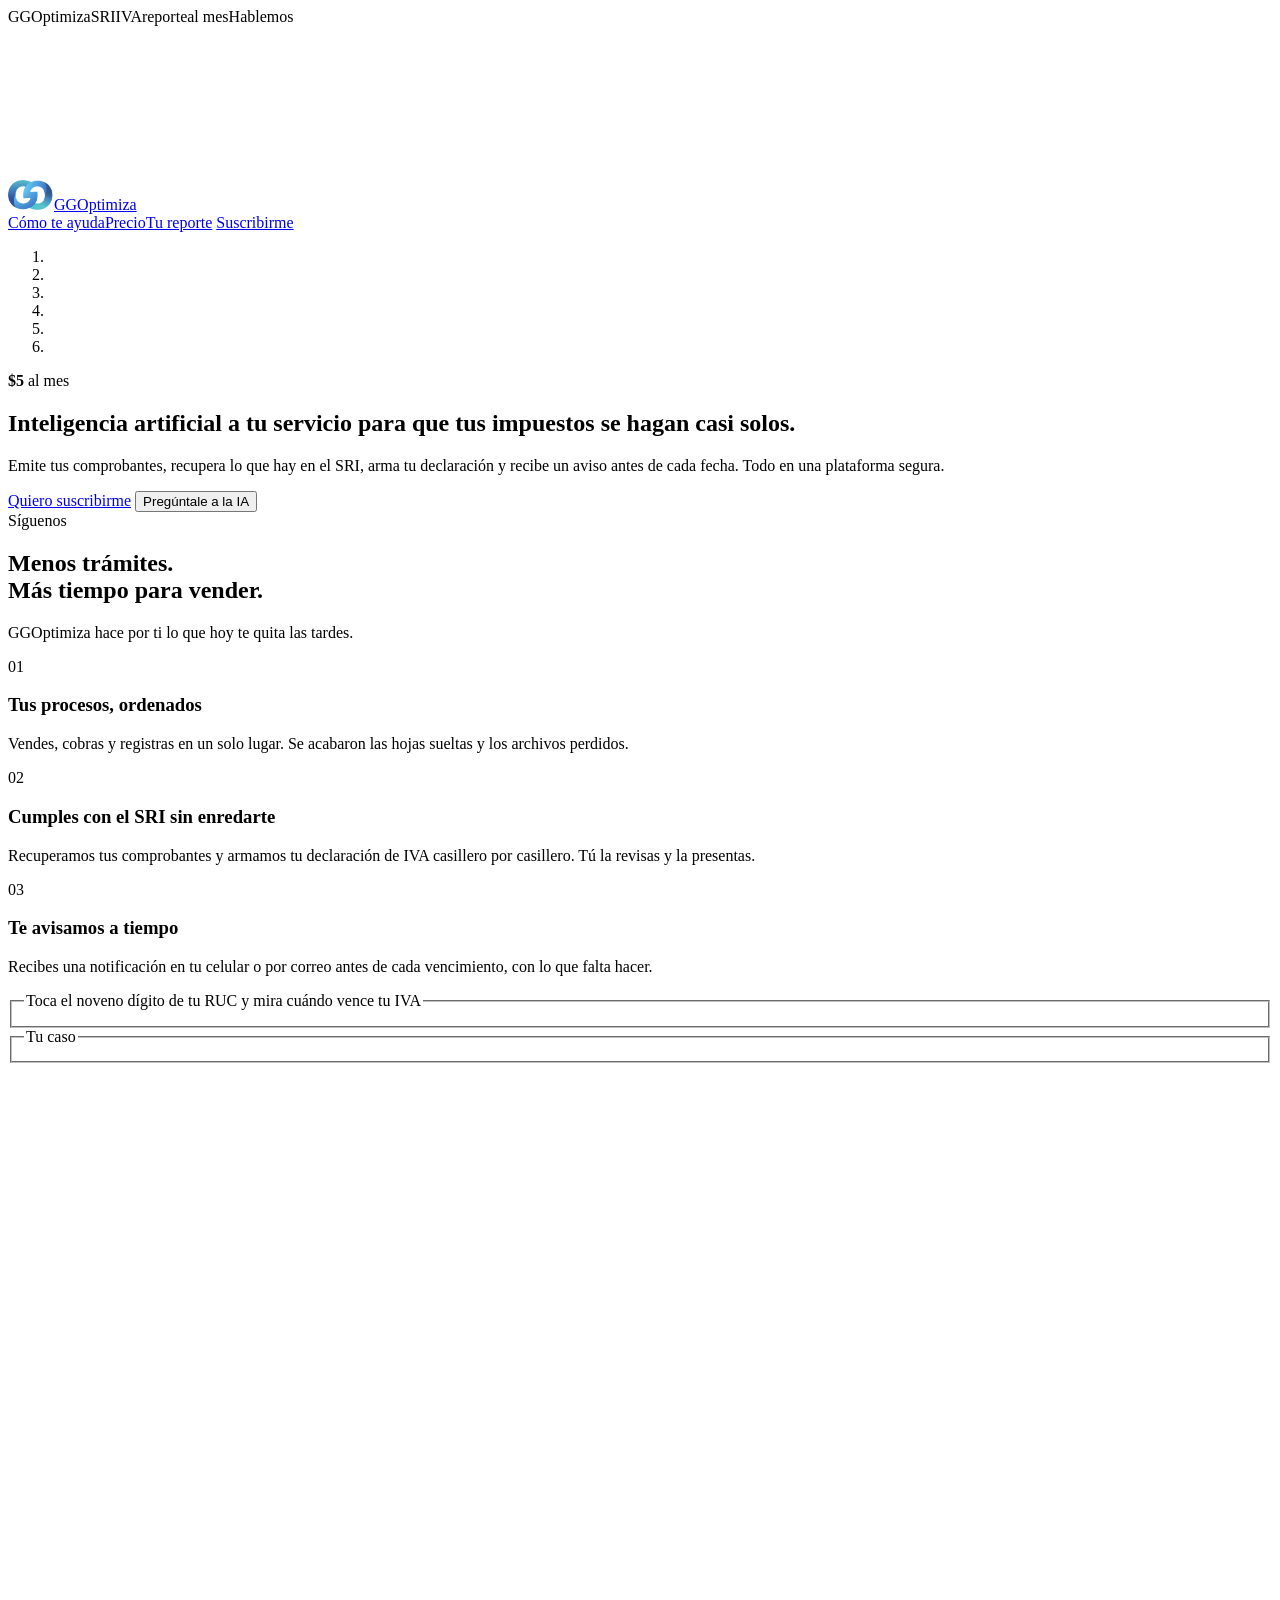
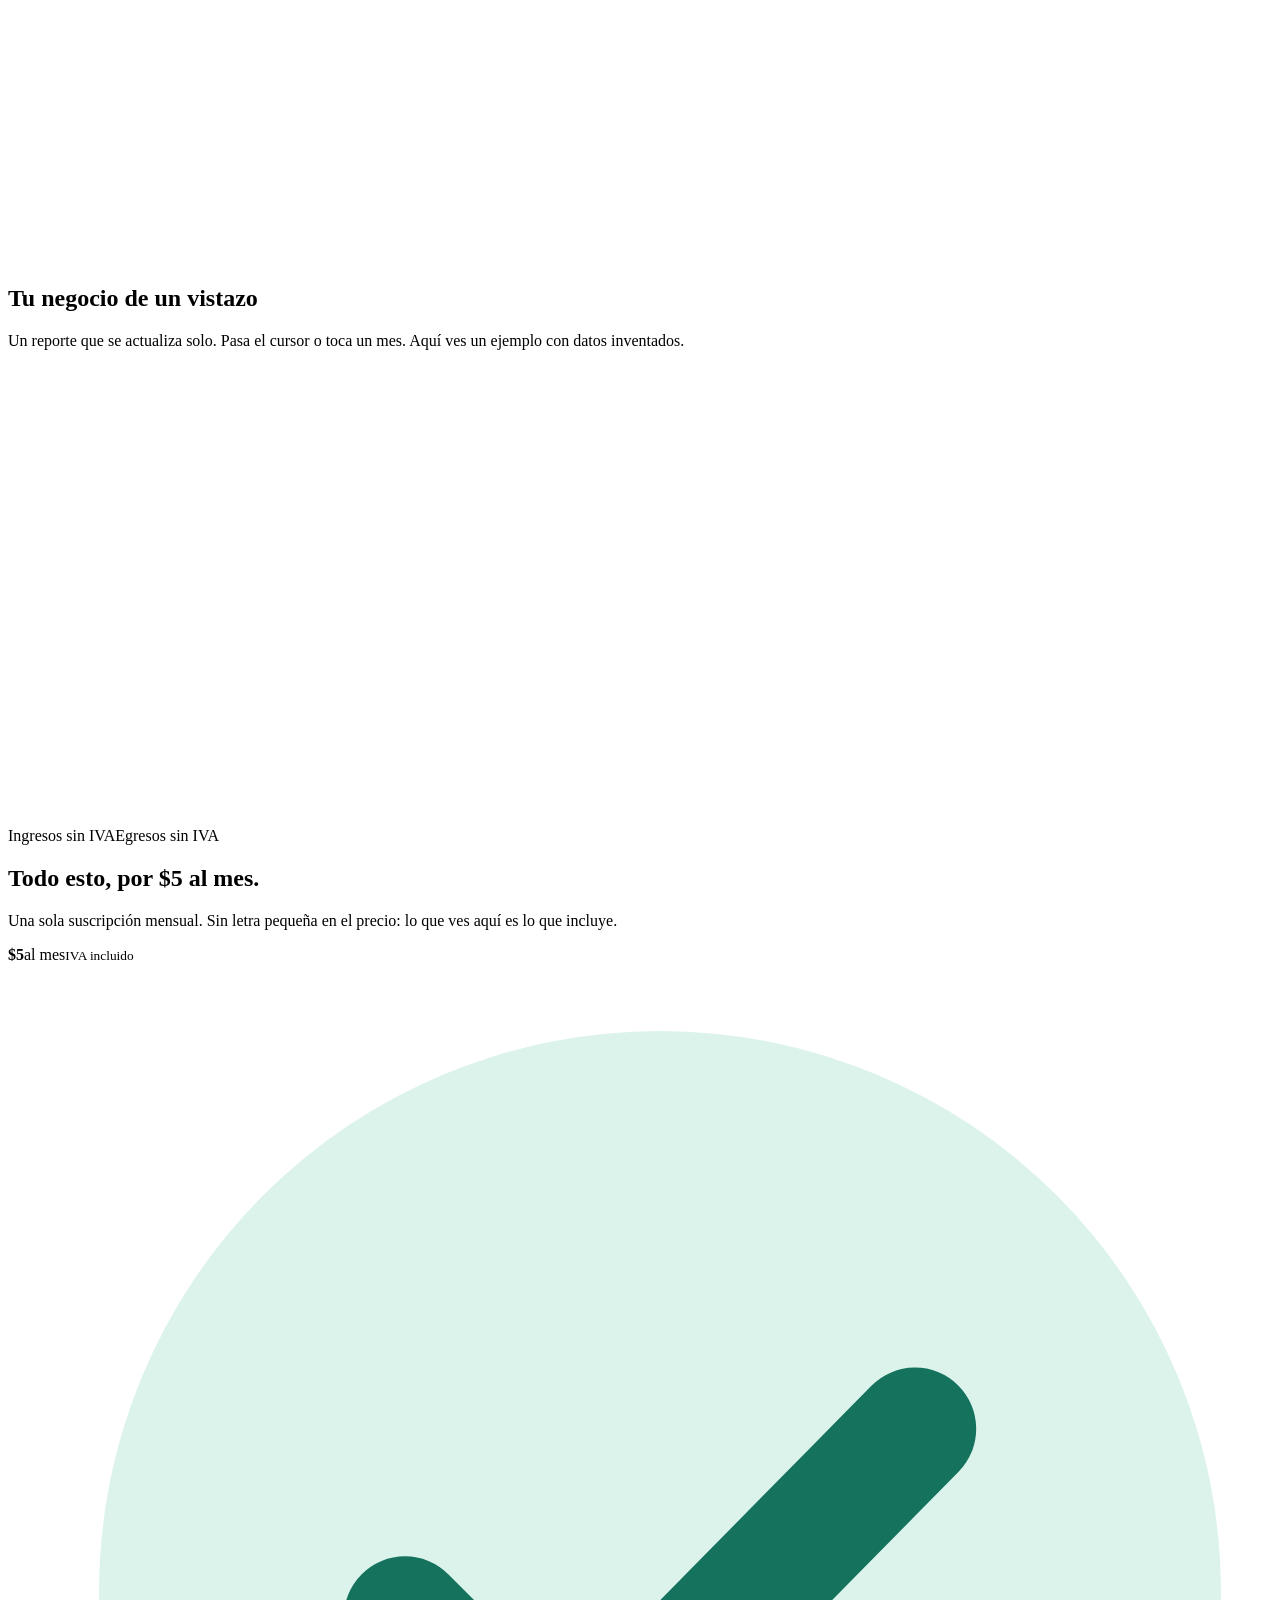
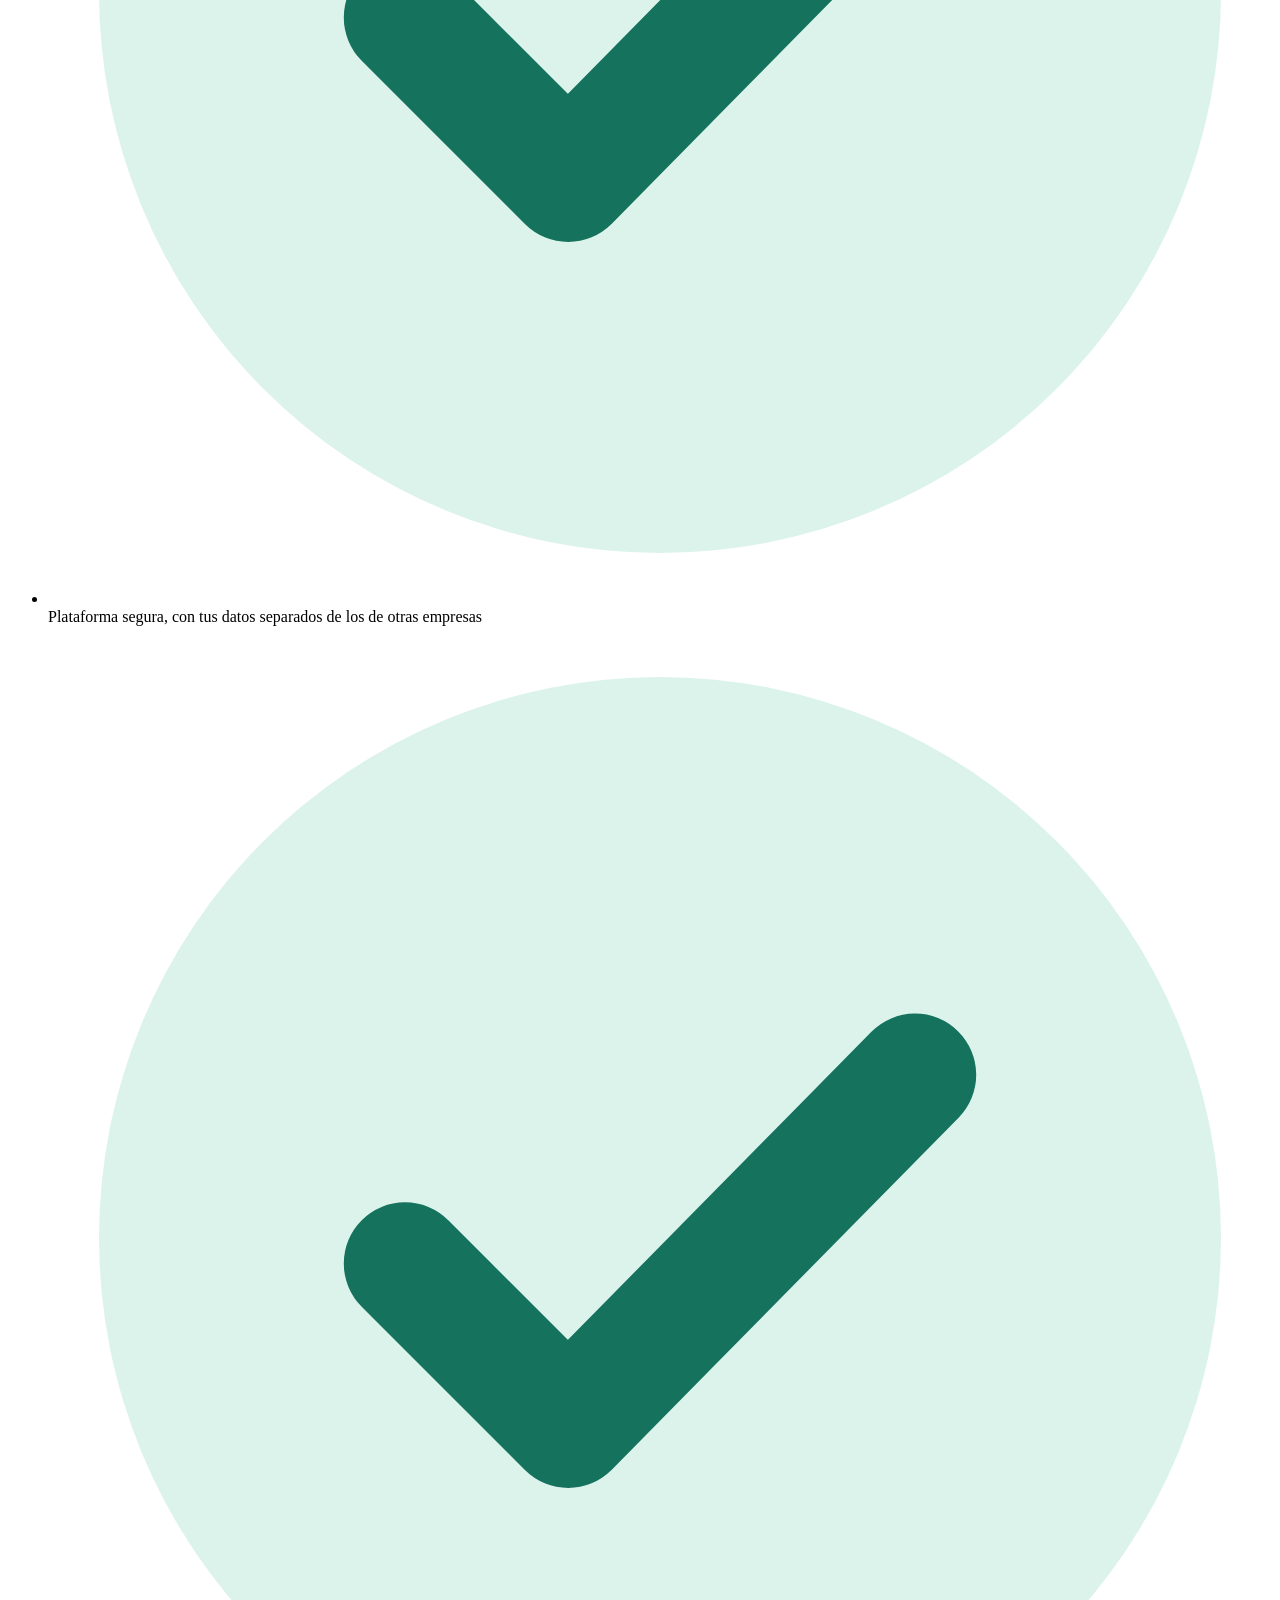
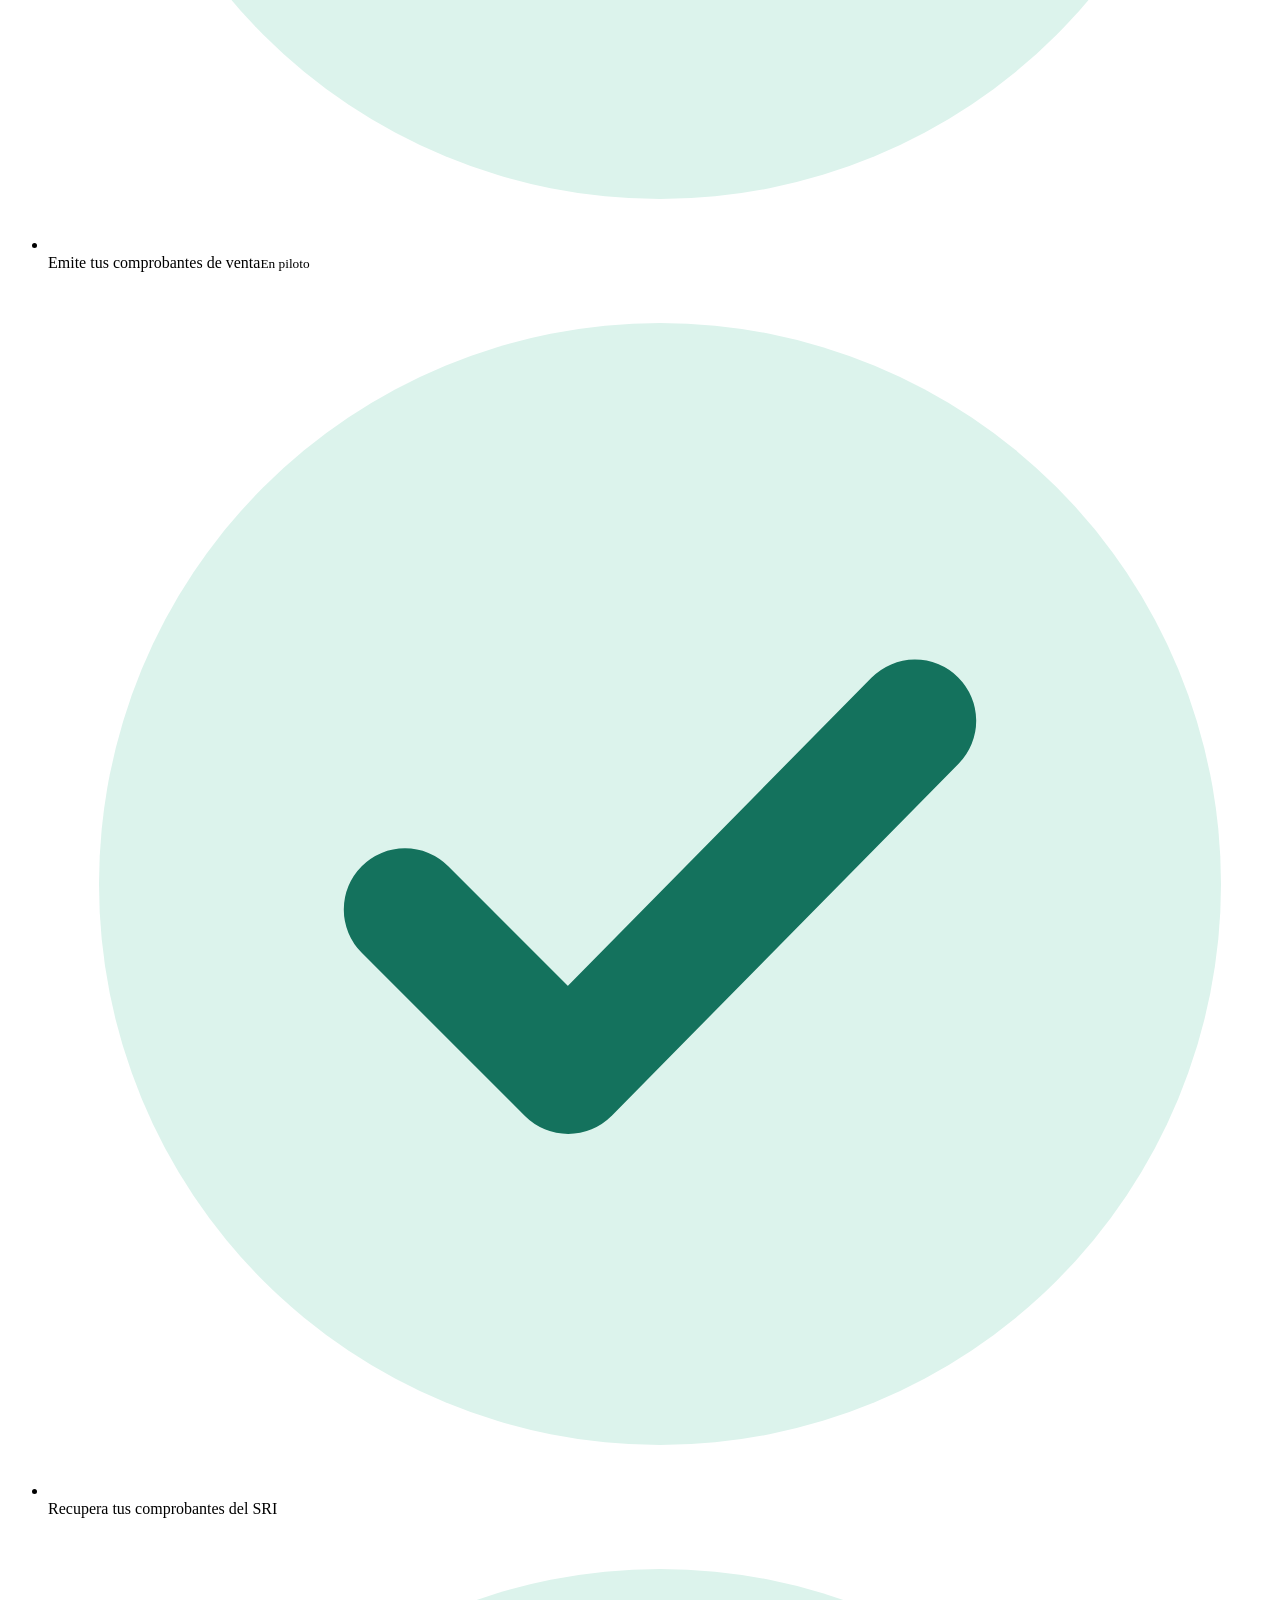
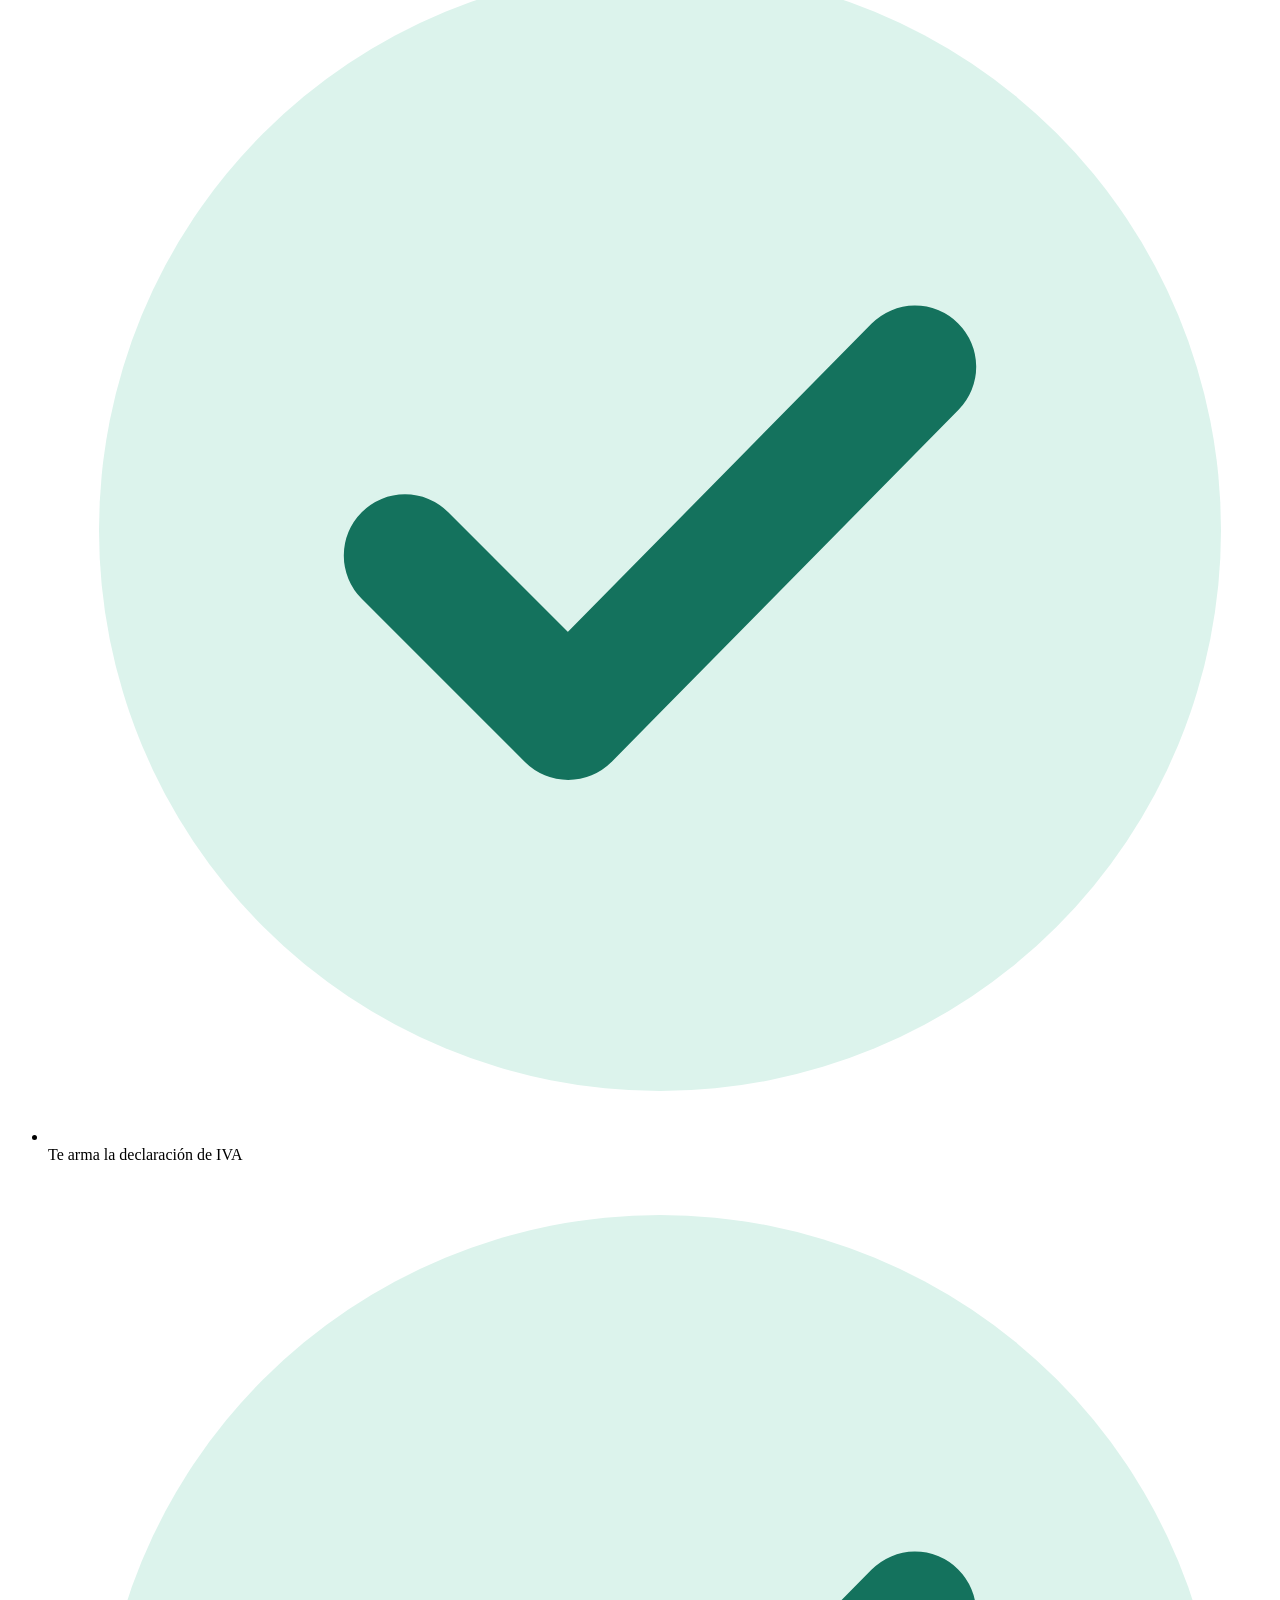
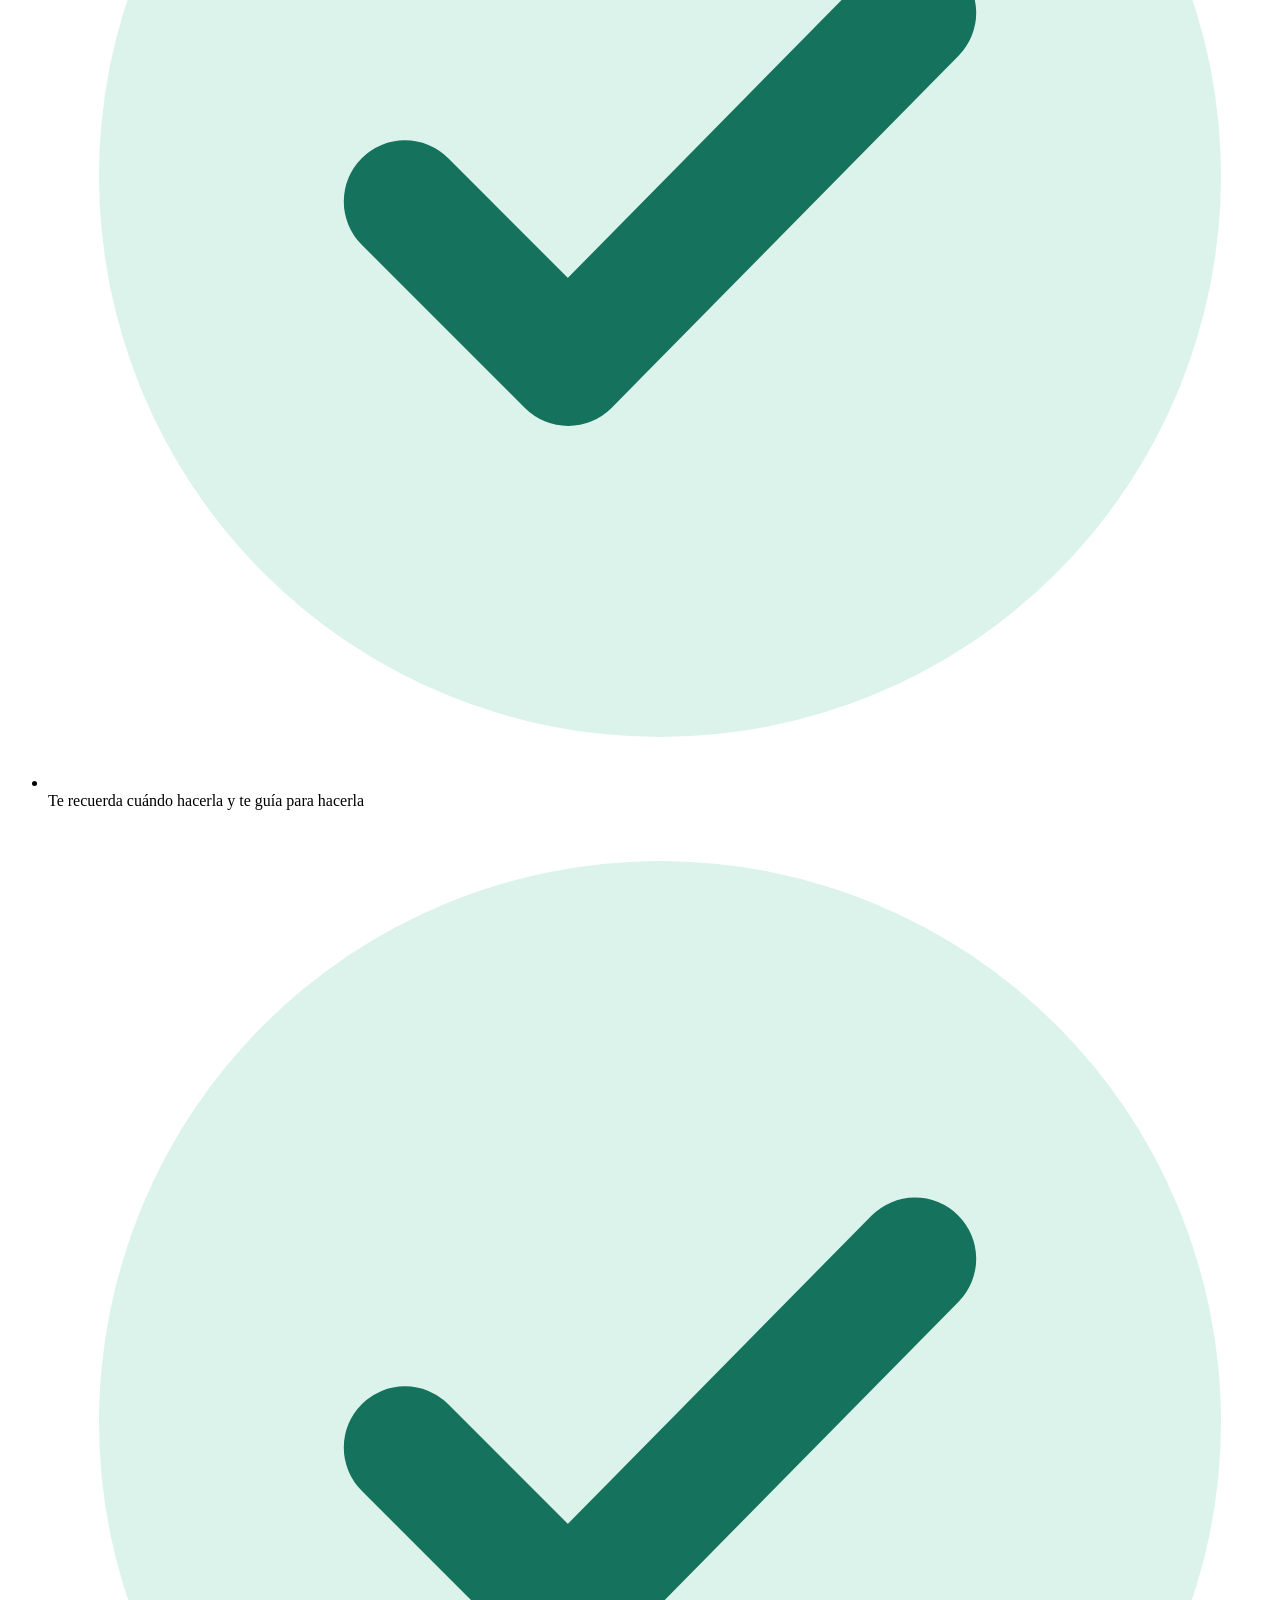
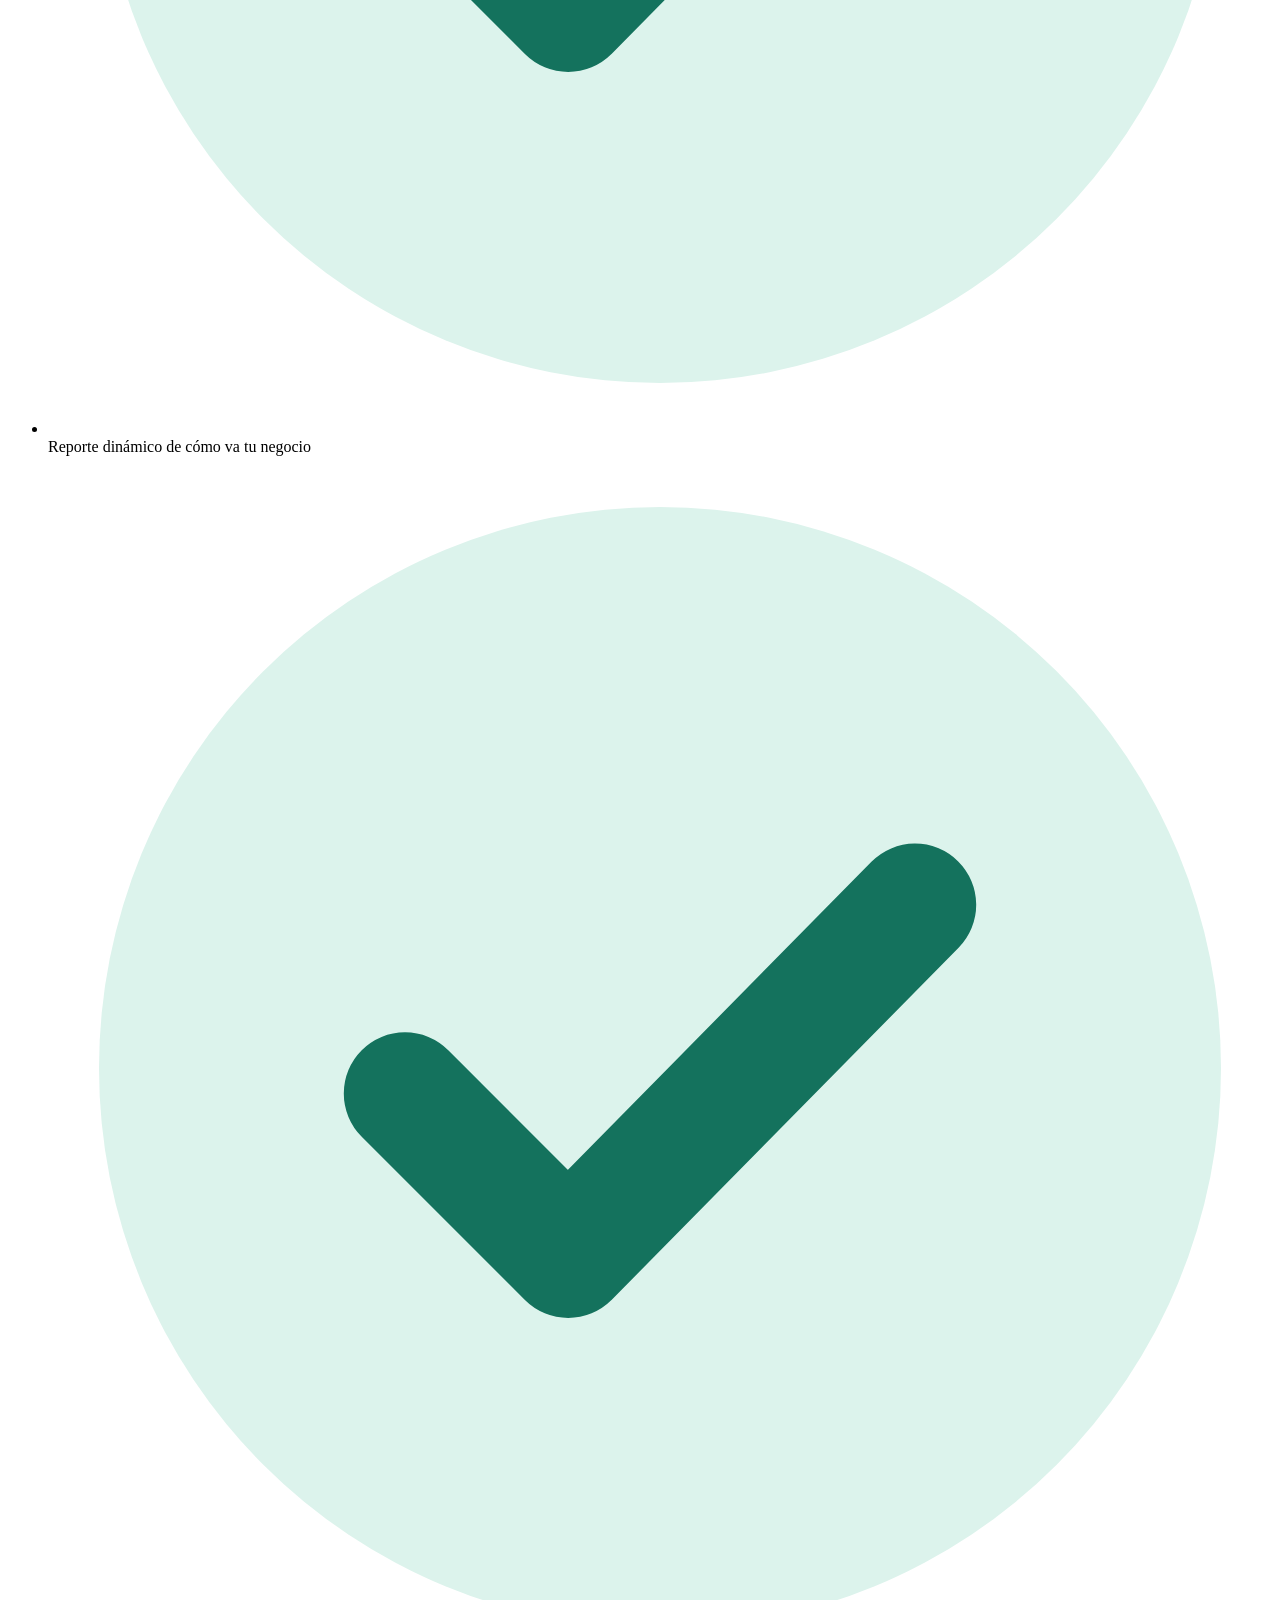
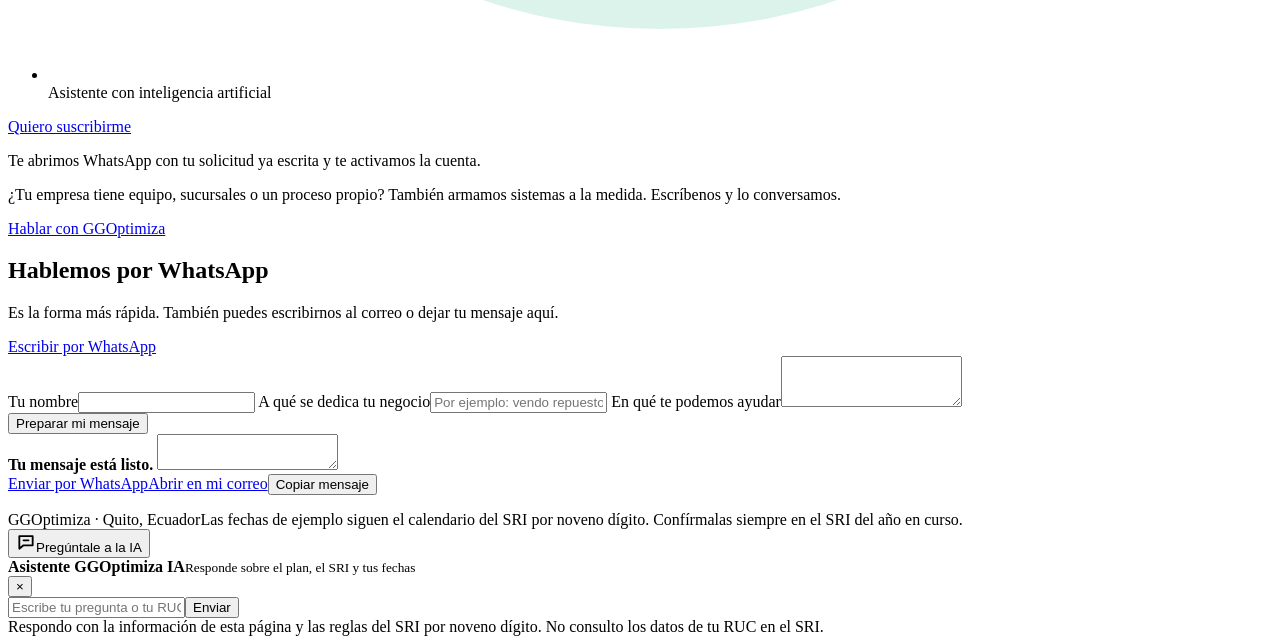
==== commit 59b14518: "Add files via upload Version 1.2 diseñado por Nicoguti" ====
--- a/index.html
+++ b/index.html
@@ -1,329 +1,20 @@
-<!DOCTYPE html>
-<html lang="es-EC">
+<!doctype html>
+<html lang="es">
 <head>
 <meta charset="utf-8">
-<meta name="viewport" content="width=device-width, initial-scale=1">
-<title>GGOptimiza</title>
-<meta name="description" content="Por $5 al mes: emite tus comprobantes, recupera lo del SRI, arma tu declaración de IVA, te avisa a tiempo y te muestra cómo va tu negocio. Inteligencia artificial a tu servicio.">
-<link rel="preconnect" href="https://fonts.googleapis.com">
-<link rel="preconnect" href="https://fonts.gstatic.com" crossorigin>
+<meta name="viewport" content="width=device-width,initial-scale=1">
+<title>GGOptimiza · Inteligencia artificial a tu servicio para tus impuestos</title>
+<meta name="description" content="Emite tus comprobantes, recupera lo que hay en el SRI, arma tu declaración y recibe un aviso antes de cada fecha. $5 al mes.">
+<meta name="theme-color" content="#F7FAFF">
+<link rel="preconnect" href="https://fonts.googleapis.com"><link rel="preconnect" href="https://fonts.gstatic.com" crossorigin>
 <link href="https://fonts.googleapis.com/css2?family=Bricolage+Grotesque:opsz,wght@12..96,500;12..96,700;12..96,800&family=Nunito+Sans:opsz,wght@6..12,400;6..12,600;6..12,700&display=swap" rel="stylesheet">
-<meta name="theme-color" content="#001A39">
-<style>
-/* =====================================================================
-   GGOptimiza · sistema visual premium (SaaS / fintech)
-   Identidad: azul noche · azul corporativo · azul eléctrico · turquesa luminoso.
-   Orden: 1 variables · 2 base · 3 componentes · 4 secciones · 5 asistente · 6 responsive
-   Los colores --turquesa y --azul son solo colores de DATOS de los gráficos (los dibuja el script).
-   ===================================================================== */
-
-/* 1 · Variables ------------------------------------------------------- */
-:root{
-  --noche:#001A39; --noche-2:#00132B; --corp:#003577; --electrico:#0869FF; --turq:#00E8F2;
-  --frio:#F6F9FD; --blanco:#FFFFFF; --gris:#64748B; --tinta:#14263D;
-  --gris-t:#52627A;            /* gris azulado para texto sobre claro (contraste AA) */
-  --electrico-t:#0558D8;       /* azul eléctrico para texto sobre claro */
-  --linea:#DFE8F2; --linea-2:#C9D7EA; --cielo:#E8F1FF; --cielo-2:#D6E6FF;
-  --sobre-oscuro:#BBD0E9;      /* texto secundario sobre fondos oscuros */
-  --degradado:linear-gradient(135deg,var(--electrico) 0%,#0652CC 55%,var(--corp) 130%);
-  --sombra-s:0 8px 24px rgba(8,34,68,.045);
-  --sombra-m:0 22px 55px rgba(12,36,68,.08);
-  --sombra-l:0 28px 80px rgba(0,9,30,.22);
-  --r-s:12px; --r-m:20px; --r-l:24px;
-  --ease:cubic-bezier(.2,.7,.2,1);
-  --turquesa:#56c5cf; --azul:#30568e;
-  --menta:#DCF3EC; --menta-t:#14725D; --lavanda:#EAE8FB; --lavanda-t:#4C43A8; --durazno:#FDEBDF; --durazno-t:#9A4A17;
-  --f-titulo:"Bricolage Grotesque","Trebuchet MS",ui-rounded,system-ui,sans-serif;
-  --f-texto:"Nunito Sans","Segoe UI",system-ui,sans-serif;
-  color-scheme:light;
-}
-
-/* 2 · Base ------------------------------------------------------------ */
-*{box-sizing:border-box}
-html{scroll-behavior:smooth;scroll-padding-top:84px}
-body{margin:0;background:var(--frio);color:var(--tinta);font:400 17px/1.65 var(--f-texto);-webkit-font-smoothing:antialiased;-moz-osx-font-smoothing:grayscale;text-rendering:optimizeLegibility;overflow-x:hidden}
-::selection{background:rgba(8,105,255,.22)}
-h1,h2,h3{font-family:var(--f-titulo);line-height:1.1;margin:0;text-wrap:balance;color:var(--noche)}
-p{margin:0}
-a{color:var(--electrico-t)}
-:focus-visible{outline:3px solid var(--electrico);outline-offset:3px;border-radius:8px}
-body>header :focus-visible,.inicio :focus-visible,.plan :focus-visible,.grandes :focus-visible,footer :focus-visible,.chat>header :focus-visible{outline-color:var(--turq)}
-.contenedor{width:min(1180px,100% - 48px);margin-inline:auto}
-section{padding-block:102px}
-fieldset{border:0;margin:0;padding:0;min-width:0}
-
-/* 3 · Componentes ----------------------------------------------------- */
-/* Botón principal (sobre claro): azul eléctrico con brillo interior sutil */
-.boton{display:inline-flex;align-items:center;justify-content:center;gap:8px;min-height:46px;font:700 16px var(--f-texto);letter-spacing:-.008em;padding:12px 24px;border-radius:12px;
-  border:1px solid transparent;background:var(--degradado);color:#fff;text-decoration:none;cursor:pointer;
-  box-shadow:0 8px 20px rgba(8,105,255,.18),inset 0 1px 0 rgba(255,255,255,.22);
-  transition:transform .22s var(--ease),box-shadow .22s var(--ease),background .2s,border-color .2s,color .2s}
-.boton:hover{transform:translateY(-2px);box-shadow:0 14px 30px rgba(8,105,255,.30),inset 0 1px 0 rgba(255,255,255,.26)}
-.boton:active{transform:translateY(0);box-shadow:0 6px 14px rgba(8,105,255,.22)}
-.boton.grande{min-height:54px;padding:14px 28px;font-size:17.5px}
-/* Secundario sobre claro */
-.boton.claro{background:#fff;color:var(--corp);border-color:var(--linea-2);box-shadow:none}
-.boton.claro:hover{background:var(--cielo);border-color:var(--electrico);color:var(--corp);box-shadow:none}
-/* Luminoso sobre oscuro */
-.boton.turquesa{background:var(--turq);color:var(--noche);box-shadow:0 10px 28px rgba(0,232,242,.24),inset 0 1px 0 rgba(255,255,255,.45)}
-.boton.turquesa:hover{background:#4DF1F8;box-shadow:0 16px 36px rgba(0,232,242,.36),inset 0 1px 0 rgba(255,255,255,.5)}
-/* Translúcido sobre oscuro */
-.inicio .boton.claro,.grandes .boton.claro{background:rgba(255,255,255,.06);color:#fff;border-color:rgba(212,234,252,.30);box-shadow:none;-webkit-backdrop-filter:blur(6px);backdrop-filter:blur(6px)}
-.inicio .boton.claro:hover,.grandes .boton.claro:hover{background:rgba(255,255,255,.14);border-color:rgba(255,255,255,.7);color:#fff}
-/* Turquesa sobre claro pasa a eléctrico (contraste) */
-.contacto .boton.turquesa{background:var(--degradado);color:#fff;box-shadow:0 8px 20px rgba(8,105,255,.18),inset 0 1px 0 rgba(255,255,255,.22)}
-.contacto .boton.turquesa:hover{background:var(--degradado);box-shadow:0 14px 30px rgba(8,105,255,.30),inset 0 1px 0 rgba(255,255,255,.26)}
-
-/* Cabecera */
-body>header{background:rgba(0,19,43,.92);-webkit-backdrop-filter:blur(18px) saturate(1.3);backdrop-filter:blur(18px) saturate(1.3);border-bottom:1px solid rgba(194,220,244,.12);position:sticky;top:0;z-index:5}
-body>header .contenedor{display:flex;align-items:center;gap:20px;min-height:72px;padding:10px 0;flex-wrap:wrap}
-.marca{display:flex;align-items:center;gap:12px;text-decoration:none;color:#fff;font:800 23px var(--f-titulo);letter-spacing:-.035em}
-.marca img{height:32px;width:auto}
-nav{margin-left:auto;display:flex;gap:2px;flex-wrap:wrap;align-items:center}
-nav a:not(.boton){position:relative;color:#C9D6EC;text-decoration:none;font-weight:700;font-size:14.5px;letter-spacing:.005em;padding:10px 15px;border-radius:10px;transition:background .2s,color .2s}
-nav a:not(.boton):hover{background:rgba(255,255,255,.08);color:#fff}
-nav .boton{min-height:43px;padding:9px 22px;margin-left:10px;background:var(--turq);border-color:transparent;color:var(--noche);box-shadow:0 6px 18px rgba(0,232,242,.22),inset 0 1px 0 rgba(255,255,255,.4)}
-nav .boton:hover{background:#4DF1F8}
-
-/* 4 · Secciones ------------------------------------------------------- */
-.titulo-seccion{display:grid;gap:16px;align-self:start;max-width:34ch;margin-bottom:44px}
-.titulo-seccion h2{font-size:clamp(34px,3.65vw,48px);font-weight:800;letter-spacing:-.035em;line-height:1.08}
-.titulo-seccion p{color:var(--gris-t);max-width:52ch;font-size:17.5px;line-height:1.65}
-
-/* Portada: composición centrada; el calendario es la demostración del producto */
-.inicio{position:relative;isolation:isolate;overflow:hidden;padding:92px 0 112px;color:#fff;
-  background:
-    radial-gradient(ellipse 62% 34% at 50% 96%,rgba(3,116,243,.30),transparent 78%),
-    radial-gradient(ellipse 52% 50% at 50% 14%,rgba(8,105,255,.20),transparent 76%),
-    linear-gradient(155deg,#00132F 0%,#001A39 48%,#002956 100%)}
-.inicio::before{content:"";position:absolute;inset:0 0 auto 0;height:1px;z-index:-1;background:linear-gradient(90deg,transparent,rgba(120,190,255,.35) 50%,transparent)}
-.inicio .contenedor{display:flex;flex-direction:column;gap:58px;align-items:center;text-align:center}
-.inicio .contenedor>div:first-child{width:100%;max-width:1080px;display:flex;flex-direction:column;align-items:center}
-.precio-chip{display:inline-flex;align-items:baseline;gap:7px;padding:8px 20px;margin-bottom:28px;border-radius:999px;border:1px solid rgba(0,232,242,.26);background:rgba(3,83,130,.30);box-shadow:inset 0 1px rgba(255,255,255,.07);color:#E6FBFD;font:700 14px var(--f-texto);letter-spacing:.03em}
-.precio-chip b{font:800 22px var(--f-titulo);color:var(--turq);letter-spacing:-.01em}
-.inicio h1{max-width:1060px;color:#fff;font-size:clamp(38px,4.4vw,62px);font-weight:800;line-height:1.06;letter-spacing:-.04em;text-wrap:balance}
-.inicio .lead{margin-top:26px;max-width:680px;font-size:clamp(17px,1.5vw,20px);line-height:1.65;color:var(--sobre-oscuro)}
-.acciones{display:flex;flex-wrap:wrap;gap:12px;justify-content:center;margin-top:36px}
-.acciones .boton{min-height:54px;padding:14px 30px}
-.redes{display:flex;flex-wrap:wrap;gap:8px;justify-content:center;align-items:center;margin-top:30px}
-.redes .etq{font-weight:700;font-size:13px;color:var(--sobre-oscuro);margin-right:4px}
-.red{display:inline-flex;align-items:center;gap:8px;padding:7px 14px;border-radius:999px;border:1px solid rgba(221,237,251,.14);background:rgba(255,255,255,.04);color:#fff;font-weight:700;font-size:13px;text-decoration:none;transition:background .2s,border-color .2s}
-.red svg{width:18px;height:18px}
-a.red:hover{background:rgba(0,232,242,.14);border-color:var(--turq)}
-.red.pronto{color:var(--sobre-oscuro);cursor:default}
-.red small{font-weight:600;color:#9FB2D0}
-
-/* Calendario circular: tarjeta de producto en dos columnas (controles y fecha | anillos) */
-.anillos{position:relative;overflow:hidden;width:min(100%,1136px);margin-inline:auto;text-align:left;background:#fff;border:1px solid rgba(226,237,251,.85);border-radius:var(--r-l);padding:38px 40px 34px;
-  display:grid;grid-template-columns:minmax(0,1.1fr) minmax(0,1fr);column-gap:44px;row-gap:20px;align-items:start;
-  box-shadow:0 44px 90px rgba(0,10,31,.38),0 0 0 1px rgba(255,255,255,.10),0 0 120px rgba(8,105,255,.18)}
-.anillos::before{content:"";position:absolute;inset:0 0 auto 0;height:3px;background:linear-gradient(90deg,var(--electrico),var(--turq))}
-.anillos fieldset{display:grid;gap:10px;grid-column:1}
-.anillos svg{grid-column:2;grid-row:1/4;align-self:center;width:100%;max-width:560px;margin-inline:auto;height:auto;display:block;overflow:visible}
-.anillos .leyenda{grid-column:2;grid-row:4;justify-content:center}
-.anillos .proximo{grid-column:1;grid-row:3/5}
-.anillos legend,.panel-digito legend{font:700 14px var(--f-texto);color:var(--tinta);padding:0;margin-bottom:10px}
-.digitos{display:flex;flex-wrap:wrap;gap:8px}
-.digitos label,.casos label{position:relative}
-.digitos input,.casos input{position:absolute;opacity:0;inset:0;cursor:pointer;width:100%;height:100%;margin:0}
-.digitos span{display:grid;place-items:center;width:44px;height:44px;border-radius:12px;background:var(--frio);border:1px solid var(--linea);font:800 18px var(--f-titulo);color:var(--corp);transition:background .18s,border-color .18s,color .18s,box-shadow .18s,transform .18s var(--ease)}
-.digitos input:hover+span{border-color:var(--electrico);background:var(--cielo);transform:translateY(-1px)}
-.digitos input:checked+span{background:var(--degradado);border-color:transparent;color:#fff;box-shadow:0 8px 18px rgba(8,105,255,.34),inset 0 1px 0 rgba(255,255,255,.25)}
-.digitos input:focus-visible+span,.casos input:focus-visible+span{outline:3px solid var(--electrico);outline-offset:3px}
-.casos{display:flex;flex-wrap:wrap;gap:8px}
-.casos span{display:block;padding:10px 17px;border-radius:12px;background:var(--frio);border:1px solid var(--linea);font-weight:700;font-size:14px;color:var(--tinta);transition:background .18s,border-color .18s,color .18s}
-.casos input:hover+span{border-color:var(--electrico)}
-.casos input:checked+span{background:var(--cielo);border-color:var(--electrico);color:var(--corp)}
-.pista{font-size:14px;color:var(--gris-t)}
-.leyenda{display:flex;flex-wrap:wrap;gap:6px 18px;font-size:13.5px;color:var(--gris-t)}
-.leyenda i{display:inline-block;width:11px;height:11px;border-radius:50%;margin-right:6px;vertical-align:-1px}
-.proximo{display:grid;gap:5px;align-content:start;border-top:1px solid var(--linea);padding-top:22px}
-.proximo strong{font:800 clamp(22px,2.3vw,28px) var(--f-titulo);color:var(--noche);line-height:1.15;letter-spacing:-.02em}
-.proximo .dias{font-weight:700;color:var(--electrico-t)}
-.pasos{margin:10px 0 0;padding:0;list-style:none;display:grid;gap:9px;font-size:15px;color:var(--tinta)}
-.pasos li{display:grid;grid-template-columns:auto 1fr;gap:12px}
-.pasos b{color:var(--electrico-t);white-space:nowrap}
-.anillos .aviso{font-size:13px;color:var(--gris-t)}
-@keyframes entra{from{transform:scale(.2);opacity:0}to{transform:scale(1);opacity:1}}
-.pop{transform-box:fill-box;transform-origin:center;animation:entra .5s cubic-bezier(.3,1.5,.5,1) both}
-@keyframes sube{from{opacity:0;transform:translateY(14px)}to{opacity:1;transform:none}}
-.inicio .contenedor>div:first-child{animation:sube .7s var(--ease) both}
-.anillos{animation:sube .8s .12s var(--ease) both}
-
-/* Beneficios */
-.ayuda3{position:relative;background:linear-gradient(180deg,#F6F9FD 0%,#F1F6FC 100%)}
-.ayuda3 .titulo-seccion{max-width:none;grid-template-columns:minmax(0,1.2fr) minmax(0,1fr);align-items:center;gap:40px;margin-bottom:46px}
-.ayuda3 .titulo-seccion p{font-size:18px;padding-left:22px;border-left:2px solid var(--electrico)}
-.tres{display:grid;grid-template-columns:repeat(3,minmax(0,1fr));gap:22px;align-items:stretch}
-.tres article{display:grid;grid-template-rows:auto auto 1fr;align-content:start;gap:17px;background:#fff;border:1px solid #E3EBF5;border-radius:22px;padding:13px 13px 30px;box-shadow:0 12px 34px rgba(13,42,82,.045);transition:transform .25s var(--ease),box-shadow .25s var(--ease),border-color .25s}
-.tres article:hover{transform:translateY(-4px);box-shadow:0 26px 54px rgba(13,42,82,.10);border-color:#CFDFEF}
-.tres svg{width:100%;height:auto;max-height:230px;border-radius:14px;display:block}
-.tres svg>rect:first-of-type{fill:var(--cielo)}
-.tres h3{font-size:22px;font-weight:700;letter-spacing:-.025em;padding-inline:12px}
-.tres p{color:var(--gris-t);font-size:16px;line-height:1.65;padding-inline:12px}
-
-/* Precio y suscripción */
-.plan{position:relative;overflow:hidden;color:#fff;padding-block:108px;
-  background:
-    radial-gradient(ellipse 58% 90% at 6% 100%,rgba(8,105,255,.24),transparent 80%),
-    radial-gradient(ellipse 40% 60% at 96% 0%,rgba(0,232,242,.10),transparent 80%),
-    linear-gradient(135deg,#00152E,#00316A)}
-.plan .contenedor{display:grid;grid-template-columns:minmax(0,.95fr) minmax(0,1.05fr);gap:76px;align-items:center}
-.plan h2{color:#fff;font-size:clamp(38px,4.1vw,54px);font-weight:800;line-height:1.08;letter-spacing:-.04em}
-.plan p{color:var(--sobre-oscuro);margin-top:18px;max-width:46ch;font-size:18px;line-height:1.65}
-.plan .tarjeta{position:relative;overflow:hidden;background:#fff;color:var(--tinta);border-radius:var(--r-l);padding:40px 38px 34px;display:grid;gap:20px;border:1px solid rgba(255,255,255,.7);box-shadow:0 32px 80px rgba(0,9,27,.34),0 0 100px rgba(8,105,255,.16)}
-.plan .tarjeta::before{content:"";position:absolute;inset:0 0 auto 0;height:3px;background:linear-gradient(90deg,var(--electrico),var(--turq))}
-.plan .monto{display:flex;align-items:baseline;gap:10px;padding-bottom:22px;border-bottom:1px solid var(--linea)}
-.plan .monto b{font:800 78px/1 var(--f-titulo);color:var(--noche);letter-spacing:-.05em}
-.plan .monto span{font-weight:700;font-size:18px;color:var(--gris-t)}
-.plan ul{list-style:none;margin:0;padding:0;display:grid;gap:14px}
-.plan li{display:grid;grid-template-columns:24px 1fr;gap:12px;align-items:start;color:var(--tinta)}
-.plan li svg{width:24px;height:24px;margin-top:2px}
-.plan li svg circle{fill:var(--cielo)}
-.plan li svg path{stroke:var(--electrico)}
-.plan li small{display:inline-block;margin-left:6px;font:700 12px var(--f-texto);padding:2px 9px;border-radius:999px;background:var(--durazno);color:var(--durazno-t)}
-.plan .boton{width:100%;min-height:56px}
-.plan .nota{color:var(--gris-t);text-align:center}
-.nota{font-size:14px;color:var(--gris-t)}
-
-/* Reportes: demostración de producto */
-.tablero{background:#fff;border-block:1px solid #EBF0F6}
-.tablero .contenedor{display:grid;gap:8px}
-.tablero .titulo-seccion{max-width:none;grid-template-columns:minmax(0,1.2fr) minmax(0,1fr);align-items:center;gap:40px;margin-bottom:36px}
-.tablero .titulo-seccion p{padding-left:22px;border-left:2px solid var(--electrico)}
-.tab-caja{position:relative;overflow:hidden;background:#fff;border:1px solid #E1EAF4;border-radius:22px;padding:66px 34px 34px;display:grid;gap:26px;box-shadow:0 24px 65px rgba(10,43,87,.07)}
-.tab-caja::before{content:"";position:absolute;inset:0 0 auto 0;height:38px;background:#F8FAFD;border-bottom:1px solid var(--linea)}
-.tab-caja::after{content:"";position:absolute;left:18px;top:14px;width:9px;height:9px;border-radius:50%;background:#C5D3E8;box-shadow:15px 0 #C5D3E8,30px 0 #C5D3E8}
-.kpis{display:flex;flex-wrap:wrap;gap:16px}
-.kpi{flex:1 1 200px;display:grid;gap:5px;padding:20px 22px;background:linear-gradient(180deg,#FBFCFF,#F6F9FD);border:1px solid #E2EAF5;border-left:3px solid var(--electrico);border-radius:15px;transition:box-shadow .25s var(--ease),transform .25s var(--ease)}
-.kpi:hover{transform:translateY(-2px);box-shadow:0 14px 32px rgba(13,42,82,.08)}
-.kpi small{font-weight:700;font-size:13.5px;color:var(--gris-t);letter-spacing:.01em}
-.kpi b{font:800 30px var(--f-titulo);font-variant-numeric:tabular-nums;color:var(--noche);letter-spacing:-.02em}
-.kpi.i{border-left-color:var(--turquesa)} .kpi.e{border-left-color:var(--azul)} .kpi.r{border-left-color:var(--electrico)}
-.barras{width:100%;height:auto;display:block}
-.barras .mes{cursor:pointer;outline:none}
-.barras .mes:hover rect.fondo,.barras .mes:focus-visible rect.fondo{fill:var(--cielo)}
-.lectura{min-height:1.6em;padding-top:4px;font-weight:700;color:var(--noche);font-variant-numeric:tabular-nums}
-
-/* Bloque corporativo destacado */
-.grandes{position:relative;overflow:hidden;padding-block:66px;color:#fff;
-  background:radial-gradient(ellipse 50% 120% at 100% 0%,rgba(0,232,242,.14),transparent 70%),linear-gradient(117deg,#06366F,#00172F)}
-.grandes .contenedor{display:flex;gap:26px 48px;flex-wrap:wrap;align-items:center;justify-content:space-between}
-.grandes p{flex:1 1 520px;max-width:62ch;font:600 clamp(21px,2.1vw,26px)/1.4 var(--f-titulo);letter-spacing:-.02em;color:#fff;text-wrap:balance}
-.grandes .boton{flex:none}
-
-/* Contacto */
-.contacto{background:var(--frio)}
-.contacto .contenedor{display:grid;grid-template-columns:minmax(0,5fr) minmax(0,6fr);gap:76px;align-items:start}
-.contacto .medios{display:grid;gap:16px;margin-top:6px}
-.contacto .medios a.boton,.contacto .medios .dato{justify-self:start}
-.contacto .medios .dato{padding-left:16px;border-left:2px solid var(--linea-2)}
-.dato{font-weight:700;color:var(--tinta)}
-.dato small{display:block;font-weight:400;color:var(--gris-t)}
-form{display:grid;gap:16px;background:#fff;border:1px solid #E2EAF4;border-radius:22px;padding:36px;box-shadow:0 16px 45px rgba(0,27,65,.05)}
-.campo{display:grid;gap:8px;font-weight:700;font-size:14.5px;color:var(--tinta)}
-.campo input,.campo textarea{font:400 17px var(--f-texto);padding:13px 16px;border-radius:12px;border:1px solid var(--linea-2);background:#FCFDFE;color:var(--tinta);width:100%;transition:border-color .2s,box-shadow .2s,background .2s}
-.campo input::placeholder,.campo textarea::placeholder{color:#66768F}
-.campo input:hover,.campo textarea:hover{border-color:#9DB4D8}
-.campo input:focus,.campo textarea:focus{border-color:var(--electrico);background:#fff;outline:none;box-shadow:0 0 0 4px rgba(8,105,255,.16)}
-.resultado{display:none;gap:12px;background:var(--cielo);border:1px solid var(--cielo-2);border-radius:var(--r-m);padding:18px}
-.resultado.on{display:grid}
-.resultado strong{color:var(--noche)}
-.resultado textarea{font:400 15px/1.5 var(--f-texto);padding:12px;border-radius:12px;border:1px solid var(--linea-2);min-height:130px;resize:vertical;background:#fff;color:var(--tinta)}
-.resultado .fila{display:flex;gap:10px;flex-wrap:wrap}
-
-/* Pie */
-footer{position:relative;padding:38px 0;background:var(--noche-2);color:#9FB2D0;font-size:15px}
-footer::before{content:"";position:absolute;inset:0 0 auto 0;height:1px;background:linear-gradient(90deg,transparent,var(--electrico) 30%,var(--turq) 70%,transparent);opacity:.5}
-footer .contenedor{display:flex;gap:16px 40px;flex-wrap:wrap;justify-content:space-between}
-footer .contenedor span:first-child{color:#fff;font-weight:700}
-
-/* 5 · Asistente -------------------------------------------------------- */
-.lanzador{position:fixed;right:22px;bottom:22px;z-index:20;display:flex;align-items:center;gap:10px;background:var(--degradado);color:#fff;border:1px solid rgba(255,255,255,.22);border-radius:16px;padding:10px 20px 10px 10px;font:700 16px var(--f-texto);cursor:pointer;box-shadow:0 16px 40px rgba(0,35,83,.34),inset 0 1px 0 rgba(255,255,255,.2);transition:transform .22s var(--ease),box-shadow .22s var(--ease)}
-.lanzador:hover{transform:translateY(-2px);box-shadow:0 20px 46px rgba(0,35,83,.44),inset 0 1px 0 rgba(255,255,255,.24)}
-.lanzador .punto{display:grid;place-items:center;width:36px;height:36px;border-radius:11px;background:var(--turq);color:var(--noche)}
-.chat{position:fixed;right:22px;bottom:92px;z-index:21;width:min(410px,100% - 24px);height:min(620px,100% - 114px);background:#fff;border:1px solid var(--linea);border-radius:20px;box-shadow:0 28px 76px rgba(0,18,50,.32);display:none;grid-template-columns:minmax(0,1fr);grid-template-rows:auto 1fr auto auto;overflow:hidden}
-.chat.on{display:grid;animation:sube .28s var(--ease) both}
-.chat>header{position:static;background:linear-gradient(135deg,var(--noche) 0%,var(--corp) 170%);color:#fff;border:0;padding:17px 18px;display:flex;align-items:center;gap:10px;-webkit-backdrop-filter:none;backdrop-filter:none}
-.chat>header strong{font:800 18px var(--f-titulo);letter-spacing:-.01em;color:#fff}
-.chat>header small{display:block;color:var(--sobre-oscuro);font-size:13px}
-.chat>header button{margin-left:auto;background:rgba(255,255,255,.10);border:0;color:#fff;font-size:24px;line-height:1;cursor:pointer;width:36px;height:36px;border-radius:10px;transition:background .15s}
-.chat>header button:hover{background:rgba(255,255,255,.2)}
-.mensajes{overflow-y:auto;padding:16px;display:grid;gap:10px;align-content:start;background:var(--frio)}
-.msg{max-width:88%;padding:11px 15px;border-radius:15px;font-size:15.5px;line-height:1.5;white-space:pre-wrap}
-.msg.ia{background:#fff;color:var(--tinta);border:1px solid var(--linea);border-top-left-radius:5px;justify-self:start;box-shadow:0 4px 12px rgba(8,34,68,.04)}
-.msg.yo{background:var(--degradado);color:#fff;border-top-right-radius:5px;justify-self:end}
-.msg a{color:var(--electrico-t);font-weight:700}
-.msg a.boton{color:#fff;min-height:42px;padding:9px 20px}
-.sugeridas{display:flex;gap:8px;flex-wrap:wrap;padding:12px 16px 0;background:#fff}
-.sugeridas button{font:600 14px var(--f-texto);padding:8px 13px;border-radius:11px;border:1px solid var(--linea-2);background:#fff;color:var(--corp);cursor:pointer;transition:background .15s,border-color .15s}
-.sugeridas button:hover{border-color:var(--electrico);background:var(--cielo)}
-.chat form{display:flex;gap:8px;padding:12px 16px 6px;background:#fff;border:0;border-radius:0;box-shadow:none}
-.chat form input{flex:1;font:400 16px var(--f-texto);padding:12px 16px;border-radius:12px;border:1px solid var(--linea-2);background:var(--frio);color:var(--tinta);min-width:0;transition:border-color .2s,box-shadow .2s}
-.chat form input:focus{border-color:var(--electrico);outline:none;box-shadow:0 0 0 4px rgba(8,105,255,.16)}
-.chat form button{border:0;background:var(--degradado);color:#fff;font:800 15px var(--f-texto);border-radius:12px;padding:0 20px;min-height:44px;cursor:pointer;transition:transform .15s}
-.chat form button:hover{transform:translateY(-1px)}
-.chat .pie{font-size:12.5px;color:var(--gris-t);padding:0 16px 14px;background:#fff}
-
-/* 6 · Responsive ------------------------------------------------------- */
-@media (max-width:1040px){
-  .inicio .contenedor{gap:44px}
-  .anillos{width:min(100%,790px);grid-template-columns:1fr;padding:32px 36px 30px}
-  .anillos fieldset,.anillos svg,.anillos .leyenda,.anillos .proximo{grid-column:1;grid-row:auto}
-  .anillos svg{max-width:640px}
-  .plan .contenedor{grid-template-columns:1fr;gap:46px}
-  .plan .tarjeta{max-width:670px;width:100%;margin-inline:auto}
-  .contacto .contenedor{grid-template-columns:1fr;gap:40px}
-  .ayuda3 .titulo-seccion,.tablero .titulo-seccion{grid-template-columns:1fr;gap:18px}
-}
-@media (max-width:860px){
-  section{padding-block:76px}
-  nav a:not(.boton){display:none}
-  nav .boton{margin-left:0}
-  .tres{grid-template-columns:1fr;gap:18px}
-  .inicio{padding:72px 0 84px}
-  .inicio h1{font-size:clamp(38px,7vw,60px)}
-  .anillos{padding:26px 24px}
-  .plan{padding-block:80px}
-  .grandes{padding-block:54px}
-  .lanzador span.t{display:none}
-  .lanzador{padding:10px}
-}
-@media (max-width:560px){
-  body{font-size:16.5px}
-  .contenedor{width:calc(100% - 32px)}
-  .inicio{padding:54px 0 66px}
-  .inicio .contenedor{gap:36px}
-  .inicio h1{font-size:clamp(35px,9vw,46px);line-height:1.1;letter-spacing:-.035em}
-  .precio-chip{margin-bottom:22px}
-  .inicio .lead{font-size:16.5px;margin-top:21px}
-  .acciones{width:100%;gap:10px;margin-top:28px}
-  .acciones .boton{flex:1 1 100%;font-size:16px}
-  .redes{gap:7px;margin-top:22px}
-  .red{padding:7px 11px;font-size:12px}
-  .anillos{padding:24px 16px 20px;border-radius:18px}
-  .digitos{gap:6px}
-  .digitos span{width:43px;height:43px;border-radius:10px}
-  .casos span{padding:9px 12px;font-size:13px}
-  .ayuda3 .titulo-seccion p,.tablero .titulo-seccion p{padding-left:14px}
-  .tres article{padding:11px 11px 26px}
-  .plan .tarjeta{padding:30px 22px 26px;border-radius:18px}
-  .plan .monto b{font-size:64px}
-  .tab-caja{padding:58px 16px 22px}
-  form{padding:24px 18px}
-  .grandes .boton{width:100%}
-  .chat{right:8px;bottom:78px;width:calc(100% - 16px)}
-  .lanzador{right:14px;bottom:14px;border-radius:14px}
-}
-@media (prefers-reduced-motion:reduce){
-  html{scroll-behavior:auto}
-  .pop,.inicio .contenedor>div:first-child,.anillos,.chat.on{animation:none}
-  .boton,.lanzador,.tres article,.kpi,.digitos span,.chat form button{transition:none}
-  .boton:hover,.lanzador:hover,.tres article:hover,.kpi:hover,.digitos input:hover+span,.chat form button:hover{transform:none}
-}
-</style>
+<link rel="stylesheet" href="css/componentes.css">
+<link rel="stylesheet" href="css/cine.css">
 </head>
 <body>
+<div class="cielo" aria-hidden="true"></div>
+<div class="tipo" aria-hidden="true"><span>GGOptimiza</span><span>SRI</span><span>IVA</span><span>reporte</span><span>al mes</span><span>Hablemos</span></div>
+<canvas id="escena" aria-hidden="true"></canvas>
 <header>
   <div class="contenedor">
     <a class="marca" href="#inicio" aria-label="GGOptimiza, inicio"><img src="[data-uri]" alt="" width="46" height="30">GGOptimiza</a>
@@ -333,11 +24,12 @@
     </nav>
   </div>
 </header>
+<ol class="puntos" aria-label="Escenas"><li><a href="#inicio" aria-label="Portada"></a></li><li><a href="#ayuda" aria-label="Cómo te ayuda"></a></li><li><a href="#calendario" aria-label="Calendario"></a></li><li><a href="#tablero" aria-label="Tu reporte"></a></li><li><a href="#plan" aria-label="Precio"></a></li><li><a href="#contacto" aria-label="Contacto"></a></li></ol>
 
 <main id="inicio">
-<div class="inicio">
+<section class="portada luz" id="portada">
   <div class="contenedor">
-    <div>
+    <div class="hero-texto">
       <div class="precio-chip"><b>$5</b> al mes</div>
       <h1>Inteligencia artificial a tu servicio para que tus impuestos se hagan casi solos.</h1>
       <p class="lead">Emite tus comprobantes, recupera lo que hay en el SRI, arma tu declaración y recibe un aviso antes de cada fecha. Todo en una plataforma segura.</p>
@@ -347,7 +39,23 @@
       </div>
       <div class="redes" id="redes"><span class="etq">Síguenos</span></div>
     </div>
+  </div>
+</section>
 
+<section class="ayuda3 noche" id="ayuda">
+  <div class="sticky"><div class="contenedor">
+    <div class="titulo-seccion"><h2>Menos trámites.<br>Más tiempo para vender.</h2><p>GGOptimiza hace por ti lo que hoy te quita las tardes.</p></div>
+    <div class="tres">
+      <article><span class="num" aria-hidden="true">01</span><h3>Tus procesos, ordenados</h3><p>Vendes, cobras y registras en un solo lugar. Se acabaron las hojas sueltas y los archivos perdidos.</p></article>
+      <article><span class="num" aria-hidden="true">02</span><h3>Cumples con el SRI sin enredarte</h3><p>Recuperamos tus comprobantes y armamos tu declaración de IVA casillero por casillero. Tú la revisas y la presentas.</p></article>
+      <article><span class="num" aria-hidden="true">03</span><h3>Te avisamos a tiempo</h3><p>Recibes una notificación en tu celular o por correo antes de cada vencimiento, con lo que falta hacer.</p></article>
+    </div>
+    <div class="pin-prog" aria-hidden="true"><i></i><i></i><i></i></div>
+  </div></div>
+</section>
+
+<section class="cal luz" id="calendario">
+  <div class="contenedor">
     <div class="anillos" aria-live="polite">
       <fieldset><legend>Toca el noveno dígito de tu RUC y mira cuándo vence tu IVA</legend><div class="digitos" id="digitos"></div></fieldset>
       <fieldset><legend>Tu caso</legend><div class="casos" id="casos"></div></fieldset>
@@ -358,48 +66,28 @@
       <div class="proximo" id="proximo"></div>
     </div>
   </div>
-</div>
+</section>
 
-<section class="ayuda3" id="ayuda">
+<section class="tablero noche" id="tablero">
   <div class="contenedor">
-    <div class="titulo-seccion"><h2>Menos trámites.<br>Más tiempo para vender.</h2><p>GGOptimiza hace por ti lo que hoy te quita las tardes.</p></div>
-    <div class="tres">
-      <article><svg viewBox="0 0 360 240" role="img" aria-label="Ilustración: tareas desordenadas que pasan a una lista ordenada y completada"><rect width="360" height="240" fill="#e2f0fb"/>
-<g transform="rotate(-8 70 120)"><rect x="30" y="64" width="86" height="104" rx="10" fill="#fff" stroke="#aed0ef" stroke-width="2"/><path d="M44 88h56M44 104h40M44 120h50" stroke="#9db8c0" stroke-width="5" stroke-linecap="round"/></g>
-<g transform="rotate(6 100 130)"><rect x="62" y="82" width="86" height="104" rx="10" fill="#fff" stroke="#aed0ef" stroke-width="2"/><path d="M76 106h56M76 122h34M76 138h48" stroke="#b4c8e4" stroke-width="5" stroke-linecap="round"/></g>
-<path d="M164 120h44" stroke="#30568e" stroke-width="5" stroke-linecap="round"/><path d="M198 106l16 14-16 14" fill="none" stroke="#30568e" stroke-width="5" stroke-linecap="round" stroke-linejoin="round"/>
-<rect x="224" y="52" width="108" height="136" rx="16" fill="#fff" stroke="#30568e" stroke-width="3"/>
-<g fill="none" stroke-width="4" stroke-linecap="round" stroke-linejoin="round"><circle cx="246" cy="86" r="10" fill="#56c5cf" stroke="none"/><path d="M241 86l4 4 7-8" stroke="#072a35"/><circle cx="246" cy="120" r="10" fill="#56c5cf" stroke="none"/><path d="M241 120l4 4 7-8" stroke="#072a35"/><circle cx="246" cy="154" r="10" fill="#56c5cf" stroke="none"/><path d="M241 154l4 4 7-8" stroke="#072a35"/></g>
-<path d="M266 86h50M266 120h50M266 154h38" stroke="#b4c8e4" stroke-width="6" stroke-linecap="round"/>
-<circle cx="316" cy="46" r="18" fill="#f7c948"/><path d="M308 46h16M316 38v16" stroke="#072a35" stroke-width="3.5" stroke-linecap="round" transform="rotate(45 316 46)"/></svg><h3>Tus procesos, ordenados</h3><p>Vendes, cobras y registras en un solo lugar. Se acabaron las hojas sueltas y los archivos perdidos.</p></article>
-      <article><svg viewBox="0 0 360 240" role="img" aria-label="Ilustración: formulario de declaración con visto bueno y calendario con la fecha de vencimiento"><rect width="360" height="240" fill="#dcf3ec"/>
-<rect x="36" y="34" width="150" height="176" rx="14" fill="#fff" stroke="#a9dccc" stroke-width="2"/>
-<rect x="52" y="52" width="70" height="12" rx="6" fill="#30568e"/><path d="M52 82h118M52 100h118M52 118h118M52 136h80" stroke="#cfe3e8" stroke-width="6" stroke-linecap="round"/>
-<rect x="52" y="156" width="52" height="30" rx="8" fill="#dcf3ec"/><text x="78" y="177" text-anchor="middle" font-family="Nunito Sans,sans-serif" font-weight="800" font-size="15" fill="#14725d">104</text>
-<circle cx="168" cy="190" r="26" fill="#56c5cf"/><path d="M155 190l9 9 17-19" fill="none" stroke="#072a35" stroke-width="5" stroke-linecap="round" stroke-linejoin="round"/>
-<rect x="206" y="60" width="124" height="130" rx="16" fill="#fff" stroke="#a9dccc" stroke-width="2"/><path d="M206 92h124v-16a16 16 0 0 0-16-16H222a16 16 0 0 0-16 16z" fill="#30568e"/>
-<rect x="228" y="48" width="8" height="22" rx="4" fill="#072a35"/><rect x="300" y="48" width="8" height="22" rx="4" fill="#072a35"/>
-<g fill="#cfe3e8"><circle cx="228" cy="116" r="5"/><circle cx="252" cy="116" r="5"/><circle cx="276" cy="116" r="5"/><circle cx="300" cy="116" r="5"/><circle cx="228" cy="140" r="5"/><circle cx="252" cy="140" r="5"/><circle cx="300" cy="140" r="5"/><circle cx="228" cy="164" r="5"/><circle cx="252" cy="164" r="5"/></g>
-<circle cx="276" cy="140" r="15" fill="#56c5cf"/><text x="276" y="146" text-anchor="middle" font-family="Bricolage Grotesque,sans-serif" font-weight="800" font-size="16" fill="#072a35">16</text></svg><h3>Cumples con el SRI sin enredarte</h3><p>Recuperamos tus comprobantes y armamos tu declaración de IVA casillero por casillero. Tú la revisas y la presentas.</p></article>
-      <article><svg viewBox="0 0 360 240" role="img" aria-label="Ilustración: un celular que muestra avisos de vencimiento y declaración lista"><rect width="360" height="240" fill="#eae8fb"/>
-<rect x="112" y="16" width="136" height="214" rx="26" fill="#fff" stroke="#30568e" stroke-width="4"/><rect x="152" y="26" width="56" height="8" rx="4" fill="#cfd6e4"/>
-<g><rect x="124" y="54" width="112" height="46" rx="12" fill="#e2f0fb"/><circle cx="144" cy="77" r="11" fill="#56c5cf"/><path d="M144 70v8l5 3" fill="none" stroke="#072a35" stroke-width="2.6" stroke-linecap="round"/><path d="M162 68h60M162 80h42" stroke="#30568e" stroke-width="5" stroke-linecap="round" opacity=".7"/></g>
-<g><rect x="124" y="110" width="112" height="46" rx="12" fill="#dcf3ec"/><circle cx="144" cy="133" r="11" fill="#14725d"/><path d="M138 133l4 4 8-9" fill="none" stroke="#fff" stroke-width="3" stroke-linecap="round" stroke-linejoin="round"/><path d="M162 124h58M162 136h36" stroke="#14725d" stroke-width="5" stroke-linecap="round" opacity=".7"/></g>
-<g><rect x="124" y="166" width="112" height="46" rx="12" fill="#fdebdf"/><circle cx="144" cy="189" r="11" fill="#f7c948"/><path d="M144 182v8M144 195v.5" stroke="#072a35" stroke-width="3" stroke-linecap="round"/><path d="M162 180h58M162 192h40" stroke="#9a4a17" stroke-width="5" stroke-linecap="round" opacity=".7"/></g>
-<g transform="translate(272 46)"><path d="M0 28c0-14 8-22 22-22s22 8 22 22v14l6 10H-6l6-10z" fill="#f7c948"/><path d="M14 58a8 8 0 0 0 16 0" fill="#f7c948"/><circle cx="40" cy="6" r="9" fill="#e5484d"/></g>
-<g transform="translate(36 120)"><path d="M0 22c0-12 7-19 19-19s19 7 19 19v12l5 8H-5l5-8z" fill="#b4c8e4"/><path d="M12 48a7 7 0 0 0 14 0" fill="#b4c8e4"/></g></svg><h3>Te avisamos a tiempo</h3><p>Recibes una notificación en tu celular o por correo antes de cada vencimiento, con lo que falta hacer.</p></article>
+    <div class="titulo-seccion"><h2>Tu negocio de un vistazo</h2><p>Un reporte que se actualiza solo. Pasa el cursor o toca un mes. Aquí ves un ejemplo con datos inventados.</p></div>
+    <div class="tab-caja">
+      <div class="kpis" id="kpis"></div>
+      <svg id="barras" class="barras" viewBox="0 0 720 260" role="img" aria-label="Ingresos y egresos de ejemplo mes a mes"></svg>
+      <div class="lectura" id="lectura" aria-live="polite"></div>
+      <div class="leyenda"><span><i style="background:var(--turquesa)"></i>Ingresos sin IVA</span><span><i style="background:var(--azul)"></i>Egresos sin IVA</span></div>
     </div>
   </div>
 </section>
 
-<section class="plan" id="plan">
+<section class="plan luz" id="plan">
   <div class="contenedor">
     <div>
       <h2>Todo esto, por $5 al mes.</h2>
       <p>Una sola suscripción mensual. Sin letra pequeña en el precio: lo que ves aquí es lo que incluye.</p>
     </div>
     <div class="tarjeta">
-      <div class="monto"><b>$5</b><span>al mes</span></div>
+      <div class="monto"><b>$5</b><span>al mes</span><small class="iva" id="iva-incluido">IVA incluido</small></div>
       <ul>
         <li><svg viewBox="0 0 24 24" aria-hidden="true"><circle cx="12" cy="12" r="11" fill="#dcf3ec"/><path d="M7 12.5l3.2 3.2L17 8.8" fill="none" stroke="#14725d" stroke-width="2.4" stroke-linecap="round" stroke-linejoin="round"/></svg><span>Plataforma segura, con tus datos separados de los de otras empresas</span></li>
         <li><svg viewBox="0 0 24 24" aria-hidden="true"><circle cx="12" cy="12" r="11" fill="#dcf3ec"/><path d="M7 12.5l3.2 3.2L17 8.8" fill="none" stroke="#14725d" stroke-width="2.4" stroke-linecap="round" stroke-linejoin="round"/></svg><span>Emite tus comprobantes de venta<small>En piloto</small></span></li>
@@ -415,26 +103,14 @@
   </div>
 </section>
 
-<section class="tablero" id="tablero">
-  <div class="contenedor">
-    <div class="titulo-seccion"><h2>Tu negocio de un vistazo</h2><p>Un reporte que se actualiza solo. Pasa el cursor o toca un mes. Aquí ves un ejemplo con datos inventados.</p></div>
-    <div class="tab-caja">
-      <div class="kpis" id="kpis"></div>
-      <svg id="barras" class="barras" viewBox="0 0 720 260" role="img" aria-label="Ingresos y egresos de ejemplo mes a mes"></svg>
-      <div class="lectura" id="lectura" aria-live="polite"></div>
-      <div class="leyenda"><span><i style="background:var(--turquesa)"></i>Ingresos sin IVA</span><span><i style="background:var(--azul)"></i>Egresos sin IVA</span></div>
-    </div>
-  </div>
-</section>
-
-<section class="grandes">
+<section class="grandes noche" id="grandes">
   <div class="contenedor">
     <p>¿Tu empresa tiene equipo, sucursales o un proceso propio? También armamos sistemas a la medida. Escríbenos y lo conversamos.</p>
     <a class="boton claro" href="#contacto">Hablar con GGOptimiza</a>
   </div>
 </section>
 
-<section class="contacto" id="contacto">
+<section class="contacto noche" id="contacto">
   <div class="contenedor">
     <div>
       <div class="titulo-seccion"><h2>Hablemos por WhatsApp</h2><p>Es la forma más rápida. También puedes escribirnos al correo o dejar tu mensaje aquí.</p></div>
@@ -473,294 +149,7 @@
   <div class="pie">Respondo con la información de esta página y las reglas del SRI por noveno dígito. No consulto los datos de tu RUC en el SRI.</div>
 </section>
 
-<script>
-(function(){
-"use strict";
-/* ---- Datos de contacto y redes (completa las redes antes de publicar) ---- */
-var CONTACTO={correo:"global@ggoptimiza.com",whatsapp:"593963545517",whatsappVisible:"0963 545 517"};
-var REDES=[
-  {id:"tiktok",nombre:"TikTok",url:""},
-  {id:"instagram",nombre:"Instagram",url:""},
-  {id:"facebook",nombre:"Facebook",url:""}
-];
-var ICONOS={
-  tiktok:'<svg viewBox="0 0 24 24" aria-hidden="true"><path d="M14 3v11.2a3.2 3.2 0 1 1-3.2-3.2" fill="none" stroke="currentColor" stroke-width="2.4" stroke-linecap="round"/><path d="M14 3c.4 2.6 2 4.2 5 4.4" fill="none" stroke="currentColor" stroke-width="2.4" stroke-linecap="round"/></svg>',
-  instagram:'<svg viewBox="0 0 24 24" aria-hidden="true"><rect x="3.5" y="3.5" width="17" height="17" rx="5" fill="none" stroke="currentColor" stroke-width="2.2"/><circle cx="12" cy="12" r="4" fill="none" stroke="currentColor" stroke-width="2.2"/><circle cx="17" cy="7" r="1.3" fill="currentColor"/></svg>',
-  facebook:'<svg viewBox="0 0 24 24" aria-hidden="true"><circle cx="12" cy="12" r="9" fill="none" stroke="currentColor" stroke-width="2.2"/><path d="M13.2 20v-7h2.4l.4-2.8h-2.8V8.6c0-.8.3-1.3 1.4-1.3H16V5a15 15 0 0 0-2-.1c-2.1 0-3.5 1.3-3.5 3.6v1.7H8.2V13h2.3v7" fill="currentColor"/></svg>'
-};
-function wa(texto){return "https://wa.me/"+CONTACTO.whatsapp+"?text="+encodeURIComponent(texto)}
-var MSJ_SUSCRIBIR="Hola, quiero suscribirme a GGOptimiza por $5 al mes.";
-
-var NS="http://www.w3.org/2000/svg";
-var MESES=["enero","febrero","marzo","abril","mayo","junio","julio","agosto","septiembre","octubre","noviembre","diciembre"];
-var INICIAL=["E","F","M","A","M","J","J","A","S","O","N","D"];
-var DIA_POR_DIGITO={1:10,2:12,3:14,4:16,5:18,6:20,7:22,8:24,9:26,0:28};
-var CASOS=[
-  {id:"mensual",nombre:"IVA mensual",renta:2,semestral:false},
-  {id:"semestral",nombre:"IVA semestral",renta:2,semestral:true},
-  {id:"sociedad",nombre:"Sociedad",renta:3,semestral:false}
-];
-var estado={digito:4,caso:"mensual"};
-function el(n,a,p){var e=document.createElementNS(NS,n);for(var k in a)e.setAttribute(k,a[k]);if(p)p.appendChild(e);return e}
-function fecha(y,m,d){return new Date(y,m,d)}
-function hoy(){var h=new Date();return fecha(h.getFullYear(),h.getMonth(),h.getDate())}
-function texto(d){return d.getDate()+" de "+MESES[d.getMonth()]}
-function dias(a,b){return Math.round((b-a)/86400000)}
-
-/* Controles de fecha */
-(function(){
-  var cd=document.getElementById("digitos");
-  [1,2,3,4,5,6,7,8,9,0].forEach(function(n){
-    var l=document.createElement("label");
-    l.innerHTML='<input type="radio" name="digito" value="'+n+'"'+(n===estado.digito?" checked":"")+' aria-label="Noveno dígito '+n+'"><span>'+n+'</span>';
-    cd.appendChild(l);
-  });
-  var cc=document.getElementById("casos");
-  CASOS.forEach(function(c){
-    var l=document.createElement("label");
-    l.innerHTML='<input type="radio" name="caso" value="'+c.id+'"'+(c.id===estado.caso?" checked":"")+'><span>'+c.nombre+'</span>';
-    cc.appendChild(l);
-  });
-  document.querySelectorAll("input[name=digito]").forEach(function(i){i.addEventListener("change",function(){estado.digito=+i.value;pintar(true)})});
-  document.querySelectorAll("input[name=caso]").forEach(function(i){i.addEventListener("change",function(){estado.caso=i.value;pintar(true)})});
-})();
-function fijarDigito(n){
-  estado.digito=n;
-  var i=document.querySelector("input[name=digito][value='"+n+"']"); if(i)i.checked=true;
-  pintar(true);
-}
-/* Vencimientos del cliente para un año */
-function eventos(y){
-  var c=CASOS.filter(function(x){return x.id===estado.caso})[0], dia=DIA_POR_DIGITO[estado.digito], out=[];
-  if(c.semestral){
-    out.push({f:fecha(y,0,dia),tipo:"IVA",detalle:"IVA de julio a diciembre de "+(y-1)});
-    out.push({f:fecha(y,6,dia),tipo:"IVA",detalle:"IVA de enero a junio"});
-  }else{
-    for(var m=0;m<12;m++){
-      var p=m===0?"diciembre":MESES[m-1];
-      out.push({f:fecha(y,m,dia),tipo:"IVA",detalle:"IVA de "+p+(m===0?" de "+(y-1):"")});
-    }
-  }
-  out.push({f:fecha(y,c.renta,dia),tipo:"Renta",detalle:"Impuesto a la renta de "+(y-1)});
-  return out.sort(function(a,b){return a.f-b.f});
-}
-function proximo(){
-  var h=hoy(), y=h.getFullYear(), todos=eventos(y).concat(eventos(y+1));
-  for(var i=0;i<todos.length;i++){if(todos[i].f>=h)return todos[i]}
-  return todos[0];
-}
-
-/* Anillos entrelazados */
-var R=140,GROSOR=24,C1={x:175,y:180},C2={x:395,y:180};
-function pos(c,i,n,r){var a=(-90+360*i/n)*Math.PI/180;return {x:c.x+(r||R)*Math.cos(a),y:c.y+(r||R)*Math.sin(a)}}
-
-function anillo1(g,ev,animar){
-  var f=ev.f, n=new Date(f.getFullYear(),f.getMonth()+1,0).getDate(), h=hoy(), dia=f.getDate();
-  el("circle",{cx:C1.x,cy:C1.y,r:R,fill:"none",stroke:"url(#grad)","stroke-width":GROSOR},g);
-  for(var d=1;d<=n;d++){
-    var p=pos(C1,d-1,n), esVence=d===dia, esAntes=(d===dia-5||d===dia-2), esHoy=(h.getFullYear()===f.getFullYear()&&h.getMonth()===f.getMonth()&&h.getDate()===d);
-    var c=el("circle",{cx:p.x,cy:p.y,r:esVence?14:esAntes?6.5:3.6,fill:esVence?"#56c5cf":esAntes?"#30568e":"#9db8c0"},g);
-    if(animar)c.setAttribute("class","pop"),c.style.animationDelay=(d*12)+"ms";
-    if(esVence){var t=el("text",{x:p.x,y:p.y+5,"text-anchor":"middle","font-size":"14","font-weight":"800",fill:"#072a35","font-family":"Bricolage Grotesque,sans-serif"},g);t.textContent=d}
-    if(esHoy){el("circle",{cx:p.x,cy:p.y,r:esVence?19:9,fill:"none",stroke:"#f7c948","stroke-width":"3.5"},g)}
-  }
-  var t1=el("text",{x:C1.x,y:C1.y+4,"text-anchor":"middle","font-size":"58","font-weight":"800",fill:"#072a35","font-family":"Bricolage Grotesque,sans-serif"},g);t1.textContent=dia;
-  var t2=el("text",{x:C1.x,y:C1.y+34,"text-anchor":"middle","font-size":"17","font-weight":"700",fill:"#566872","font-family":"Nunito Sans,sans-serif"},g);t2.textContent=MESES[f.getMonth()];
-  var t3=el("text",{x:C1.x,y:C1.y-48,"text-anchor":"middle","font-size":"14","font-weight":"700",fill:"#30568e","font-family":"Nunito Sans,sans-serif"},g);t3.textContent=ev.tipo==="IVA"?"vence tu IVA":"vence tu renta";
-}
-function anillo2(g,ev,animar){
-  var y=ev.f.getFullYear(), lista=eventos(y), h=hoy();
-  el("circle",{cx:C2.x,cy:C2.y,r:R,fill:"none",stroke:"url(#grad)","stroke-width":GROSOR},g);
-  for(var m=0;m<12;m++){
-    var p=pos(C2,m,12), es=lista.filter(function(e){return e.f.getMonth()===m}), iva=es.some(function(e){return e.tipo==="IVA"}), renta=es.some(function(e){return e.tipo==="Renta"});
-    var esProx=es.some(function(e){return e.f.getTime()===ev.f.getTime()});
-    var col=renta?"#4c43a8":iva?"#30568e":"#ffffff", r=es.length?(esProx?15:12):9;
-    var c=el("circle",{cx:p.x,cy:p.y,r:r,fill:col,stroke:es.length?"none":"#9db8c0","stroke-width":2},g);
-    if(animar)c.setAttribute("class","pop"),c.style.animationDelay=(m*40)+"ms";
-    if(esProx)el("circle",{cx:p.x,cy:p.y,r:r+5,fill:"none",stroke:"#f7c948","stroke-width":"3.5"},g);
-    var t=el("text",{x:p.x,y:p.y+4,"text-anchor":"middle","font-size":es.length?"12":"10","font-weight":"800",fill:es.length?"#fff":"#566872","font-family":"Nunito Sans,sans-serif"},g);t.textContent=INICIAL[m];
-  }
-  var a=el("text",{x:C2.x,y:C2.y+4,"text-anchor":"middle","font-size":"58","font-weight":"800",fill:"#072a35","font-family":"Bricolage Grotesque,sans-serif"},g);a.textContent=y;
-  var b=el("text",{x:C2.x,y:C2.y+34,"text-anchor":"middle","font-size":"17","font-weight":"700",fill:"#566872","font-family":"Nunito Sans,sans-serif"},g);b.textContent="tu año";
-}
-function pintar(animar){
-  var svg=document.getElementById("anillos"), ev=proximo(), h=hoy();
-  Array.prototype.slice.call(svg.childNodes).forEach(function(n){if(n.nodeName!=="title")svg.removeChild(n)});
-  var defs=el("defs",{},svg), gr=el("linearGradient",{id:"grad",x1:"0",y1:"0",x2:"1",y2:"1"},defs);
-  el("stop",{offset:"0","stop-color":"#b4c8e4"},gr);el("stop",{offset:"1","stop-color":"#b9e8ee"},gr);
-  var cp=el("clipPath",{id:"mitad"},defs);el("rect",{x:C2.x-R-GROSOR,y:C1.y,width:C1.x+R-(C2.x-R)+2*GROSOR,height:200},cp);
-  var g1=el("g",{id:"r1"},svg), g2=el("g",{},svg);
-  anillo1(g1,ev,animar);anillo2(g2,ev,animar);
-  /* el anillo del mes pasa por encima en el cruce de abajo, como los aros del logo */
-  var enc=el("g",{"clip-path":"url(#mitad)"},svg);
-  var u=el("use",{},enc);u.setAttributeNS("http://www.w3.org/1999/xlink","href","#r1");u.setAttribute("href","#r1");
-  var faltan=dias(h,ev.f), c=CASOS.filter(function(x){return x.id===estado.caso})[0];
-  var cuando=faltan===0?"Es hoy":faltan===1?"Falta 1 día":"Faltan "+faltan+" días";
-  var ant1=new Date(ev.f.getFullYear(),ev.f.getMonth(),ev.f.getDate()-5), ant2=new Date(ev.f.getFullYear(),ev.f.getMonth(),ev.f.getDate()-2);
-  var pasos=ev.tipo==="IVA"
-   ?'<li><b>Antes</b><span>Subes el listado del SRI y el sistema baja cada comprobante.</span></li><li><b>'+texto(ant1)+'</b><span>Tu IVA queda calculado casillero por casillero.</span></li><li><b>'+texto(ant2)+'</b><span>Te avisamos en el celular o por correo para que lo presentes.</span></li>'
-   :'<li><b>Antes</b><span>Tus comprobantes emitidos y recibidos del año ya están ordenados por mes.</span></li><li><b>'+texto(ant1)+'</b><span>Descargas el detalle de ingresos para tu declaración.</span></li><li><b>'+texto(ant2)+'</b><span>Te avisamos para que la presentes a tiempo.</span></li>';
-  document.getElementById("proximo").innerHTML='<span class="pista">Tu próximo vencimiento, con el noveno dígito '+estado.digito+'</span><strong>'+ev.detalle+': '+texto(ev.f)+' de '+ev.f.getFullYear()+'</strong><span class="dias">'+cuando+'</span><ul class="pasos">'+pasos+'</ul><span class="aviso">Si la fecha cae en fin de semana o feriado, pasa al siguiente día hábil.</span>';
-  document.getElementById("leyenda").innerHTML='<span><i style="background:#56c5cf"></i>Vencimiento</span><span><i style="background:#30568e"></i>Pasos previos</span><span><i style="background:#4c43a8"></i>Renta</span><span><i style="background:#fff;border:3px solid #f7c948;width:12px;height:12px"></i>Hoy y próximo</span>';
-}
-
-pintar(false);
-/* Tablero de ejemplo */
-(function(){
-  var ing=[8420,9150,10380,9760,11200,10840,12150,11930,12760,13420,12980,14510];
-  var egr=[6120,6480,7010,6890,7640,7390,8120,8050,8460,8890,8610,9320];
-  var W=720,H=260,base=214,tope=24,max=16000,izq=44,paso=(W-izq)/12;
-  var svg=document.getElementById("barras"), lect=document.getElementById("lectura");
-  function fmt(n){return "$ "+n.toLocaleString("es-EC",{minimumFractionDigits:2,maximumFractionDigits:2})}
-  function y(v){return base-(v/max)*(base-tope)}
-  [0,4000,8000,12000,16000].forEach(function(v){
-    el("line",{x1:izq-6,x2:W,y1:y(v),y2:y(v),stroke:"#d6e3e6","stroke-width":1},svg);
-    var t=el("text",{x:2,y:y(v)-4,"font-size":"11",fill:"#566872","font-family":"Nunito Sans,sans-serif"},svg);t.textContent=v===0?"0":(v/1000)+" mil";
-  });
-  var sum=function(a){return a.reduce(function(s,v){return s+v},0)}, TI=sum(ing), TE=sum(egr);
-  document.getElementById("kpis").innerHTML='<div class="kpi i"><small>Ingresos del año</small><b>'+fmt(TI)+'</b></div><div class="kpi e"><small>Egresos del año</small><b>'+fmt(TE)+'</b></div><div class="kpi r"><small>Resultado</small><b>'+fmt(TI-TE)+'</b></div>';
-  function leer(m){lect.textContent=MESES[m].charAt(0).toUpperCase()+MESES[m].slice(1)+": ingresos "+fmt(ing[m])+" · egresos "+fmt(egr[m])+" · resultado "+fmt(ing[m]-egr[m])}
-  for(var m=0;m<12;m++){(function(m){
-    var g=el("g",{"class":"mes",tabindex:"0",role:"img","aria-label":MESES[m]+": ingresos "+fmt(ing[m])+", egresos "+fmt(egr[m])},svg);
-    el("rect",{"class":"fondo",x:izq+m*paso+2,y:6,width:paso-4,height:base-6+30,rx:10,fill:"transparent"},g);
-    el("rect",{x:izq+m*paso+paso*.18,y:y(ing[m]),width:paso*.30,height:base-y(ing[m]),rx:4,fill:"#56c5cf"},g);
-    el("rect",{x:izq+m*paso+paso*.52,y:y(egr[m]),width:paso*.30,height:base-y(egr[m]),rx:4,fill:"#30568e"},g);
-    var t=el("text",{x:izq+m*paso+paso/2,y:base+20,"text-anchor":"middle","font-size":"12","font-weight":"700",fill:"#566872","font-family":"Nunito Sans,sans-serif"},g);t.textContent=MESES[m].slice(0,3);
-    g.addEventListener("mouseenter",function(){leer(m)});g.addEventListener("focus",function(){leer(m)});g.addEventListener("click",function(){leer(m)});
-  })(m)}
-  leer(11);
-})();
-
-
-
-/* Redes */
-(function(){
-  var c=document.getElementById("redes");
-  REDES.forEach(function(r){
-    var e;
-    if(r.url){e=document.createElement("a");e.href=r.url;e.target="_blank";e.rel="noopener";e.className="red";e.innerHTML=ICONOS[r.id]+r.nombre}
-    else{e=document.createElement("span");e.className="red pronto";e.innerHTML=ICONOS[r.id]+r.nombre+" <small>pronto</small>"}
-    c.appendChild(e);
-  });
-})();
-
-/* Suscripción y contacto: todo termina en WhatsApp o correo, nada se envía solo */
-(function(){
-  document.getElementById("suscribir").href=wa(MSJ_SUSCRIBIR);
-  document.getElementById("suscribir").target="_blank";document.getElementById("suscribir").rel="noopener";
-  var d=document.getElementById("wa-directo");d.href=wa("Hola, quiero información de GGOptimiza.");d.target="_blank";d.rel="noopener";
-  document.getElementById("dato-wa").innerHTML='WhatsApp <small>'+CONTACTO.whatsappVisible+' · solo mensajes por WhatsApp</small>';
-  document.getElementById("dato-correo").innerHTML='Correo <small>'+CONTACTO.correo+'</small>';
-  var f=document.getElementById("formulario"), res=document.getElementById("resultado");
-  f.addEventListener("submit",function(e){
-    e.preventDefault();
-    var n=document.getElementById("f-nombre").value.trim(), neg=document.getElementById("f-negocio").value.trim(), m=document.getElementById("f-mensaje").value.trim();
-    var t="Hola, soy "+(n||"(tu nombre)")+".\n"+(neg?"Mi negocio: "+neg+".\n":"")+(m?m+"\n":"")+"\nGracias.";
-    document.getElementById("f-texto").value=t;
-    var w=document.getElementById("f-wa");w.href=wa(t);w.target="_blank";w.rel="noopener";
-    document.getElementById("f-correo").href="mailto:"+CONTACTO.correo+"?subject="+encodeURIComponent("Consulta desde la página web")+"&body="+encodeURIComponent(t);
-    document.getElementById("f-nota").textContent="Si no se abre tu correo, copia el mensaje y escríbenos a "+CONTACTO.correo+".";
-    res.classList.add("on");
-  });
-  document.getElementById("f-copiar").addEventListener("click",function(){
-    var ta=document.getElementById("f-texto"), b=this;
-    try{navigator.clipboard.writeText(ta.value).then(function(){b.textContent="Copiado"},function(){ta.select()})}catch(x){ta.select()}
-  });
-})();
-
-/* ---- Asistente ---- */
-(function(){
-  var chat=document.getElementById("chat"), lista=document.getElementById("mensajes"), ent=document.getElementById("chat-entrada"), lanz=document.getElementById("lanzador");
-  function agregar(t,quien,html){
-    var d=document.createElement("div");d.className="msg "+quien;
-    if(html)d.innerHTML=t;else d.textContent=t;
-    lista.appendChild(d);lista.scrollTop=lista.scrollHeight;return d;
-  }
-  function abrir(){
-    chat.classList.add("on");lanz.setAttribute("aria-expanded","true");
-    if(!lista.children.length){
-      agregar("Hola, soy el asistente de GGOptimiza. Te cuento qué incluye el plan de $5 al mes, te ayudo con fechas del SRI o reviso si tu RUC está bien escrito. ¿Qué necesitas?","ia");
-      sug();
-    }
-    ent.focus();
-  }
-  function cerrar(){chat.classList.remove("on");lanz.setAttribute("aria-expanded","false");lanz.focus()}
-  document.querySelectorAll("[data-abrir-chat]").forEach(function(b){b.addEventListener("click",abrir)});
-  document.getElementById("cerrar-chat").addEventListener("click",cerrar);
-  document.addEventListener("keydown",function(e){if(e.key==="Escape"&&chat.classList.contains("on"))cerrar()});
-
-  var PREGUNTAS=["¿Qué incluye el plan?","¿Cuánto cuesta?","¿Es seguro?","¿Cuándo vence mi IVA?","¿Cómo me suscribo?"];
-  function sug(){
-    var c=document.getElementById("sugeridas");c.innerHTML="";
-    PREGUNTAS.forEach(function(p){var b=document.createElement("button");b.type="button";b.textContent=p;b.addEventListener("click",function(){preguntar(p)});c.appendChild(b)});
-  }
-
-  /* Validación de cédula y RUC ecuatorianos (algoritmos oficiales de dígito verificador) */
-  function mod10(c){var s=0;for(var i=0;i<9;i++){var v=+c[i]*(i%2===0?2:1);if(v>9)v-=9;s+=v}return (10-s%10)%10===+c[9]}
-  function mod11(c,coef,pos){var s=0;for(var i=0;i<coef.length;i++)s+=+c[i]*coef[i];var r=11-s%11;if(r===11)r=0;return r===+c[pos]}
-  function revisarRuc(t){
-    var n=t.replace(/\D/g,"");
-    if(n.length!==10&&n.length!==13)return null;
-    var prov=+n.slice(0,2); if(prov<1||prov>24&&prov!==30)return {ok:false,msg:"Los dos primeros dígitos no corresponden a una provincia."};
-    var tercero=+n[2], ok=false, tipo="";
-    if(n.length===10){ok=tercero<6&&mod10(n);tipo="cédula"}
-    else{
-      if(n.slice(10)==="000")return {ok:false,msg:"Un RUC termina en 001 o más, no en 000."};
-      if(tercero<6){ok=mod10(n);tipo="RUC de persona natural"}
-      else if(tercero===9){ok=mod11(n,[4,3,2,7,6,5,4,3,2],9);tipo="RUC de sociedad privada"}
-      else if(tercero===6){ok=mod11(n,[3,2,7,6,5,4,3,2],8);tipo="RUC de entidad pública"}
-      else return {ok:false,msg:"El tercer dígito no corresponde a un tipo de RUC."};
-    }
-    return ok?{ok:true,tipo:tipo,noveno:+n[8],n:n}:{ok:false,msg:"El dígito verificador no coincide. Revisa si falta o sobra algún número."};
-  }
-  function vence(d){return DIA_POR_DIGITO[d]}
-
-  var base=[
-    {k:/(incluye|incluy|que hace|qué hace|ofrece|sirve|funciones)/,r:"Por $5 al mes tienes:\n• Plataforma segura con tus datos separados de los de otras empresas\n• Emisión de tus comprobantes de venta (hoy en piloto)\n• Recuperación de tus comprobantes del SRI\n• Tu declaración de IVA armada\n• Recordatorios y ayuda para presentarla\n• Un reporte dinámico de cómo va tu negocio\n• Este asistente con IA"},
-    {k:/(precio|cuesta|cuánto|cuanto|valor|pago|pagar|tarifa|mensual)/,r:"El plan cuesta $5 al mes e incluye todo lo que ves en la sección de precio. Para suscribirte te abrimos WhatsApp con tu solicitud ya escrita."},
-    {k:/(segur|datos|privacid|clave|protege|confian)/,r:"Cada empresa trabaja con sus datos separados de las demás. El ingreso lleva verificación de tu correo y segunda clave, y tus claves del SRI se guardan cifradas. Nadie ve tu información sin permiso."},
-    {k:/(suscrib|afili|contrat|inscrib|registr|empezar|comenzar|quiero)/,r:"Para suscribirte toca el botón y te abrimos WhatsApp con el mensaje listo.",btn:true},
-    {k:/(emit|factur|comprobante de venta|nota de cr)/,r:"Desde la plataforma puedes emitir facturas y notas de crédito firmadas con tu certificado y enviadas al SRI. Esta función está en piloto: pregúntanos por WhatsApp cuándo se activa en tu cuenta."},
-    {k:/(recupera|descarga|descargar|bajar|comprobantes del sri|compras)/,r:"Recuperamos tus comprobantes del SRI, recibidos y emitidos, y los ordenamos por mes con el detalle de cada uno. Con eso se calculan tu IVA y tu reporte."},
-    {k:/(declaraci|104|iva)/,r:"Armamos tu declaración de IVA casillero por casillero a partir de tus comprobantes. Tú la revisas y la presentas en el portal del SRI con tu clave. Si me dices tu RUC o el noveno dígito, te digo cuándo vence."},
-    {k:/(recuerd|aviso|notific|alerta|fecha)/,r:"Te enviamos un aviso al celular o al correo antes de cada vencimiento, con lo que falta hacer. Escribe tu RUC y te digo tu fecha."},
-    {k:/(reporte|tablero|negocio|ingresos|egresos|como voy|cómo voy)/,r:"Tu reporte muestra ingresos, egresos y resultado mes a mes, lo que te deben y tus principales clientes y proveedores. Se actualiza solo con tus comprobantes. Míralo en la sección «Tu negocio de un vistazo»."},
-    {k:/(sri|base de datos|bdd|consulta)/,r:"Trabajamos con la información que el SRI publica y con tus comprobantes autorizados. Aquí no consulto los datos de tu RUC; sí puedo revisar que esté bien escrito y decirte cuándo vence tu IVA."},
-    {k:/(whatsapp|contacto|celular|llamar|correo|escribir|hablar)/,r:"Escríbenos por WhatsApp al "+"0963 545 517 (solo mensajes) o al correo "+"global@ggoptimiza.com.",wa:true},
-    {k:/(hola|buenas|buenos|saludos)/,r:"¡Hola! ¿Quieres saber qué incluye el plan, cuánto cuesta o cuándo vence tu IVA?"},
-    {k:/(gracias|listo|ok)/,r:"Con gusto. Si quieres suscribirte, el botón de WhatsApp te lleva directo."}
-  ];
-
-  function responderRuc(r){
-    if(!r.ok){return "Revisé ese número y no parece válido. "+r.msg}
-    var d=r.noveno, dia=vence(d), c=CASOS.filter(function(x){return x.id===estado.caso})[0];
-    fijarDigito(d);
-    var ev=proximo(), faltan=dias(hoy(),ev.f);
-    return "Es un "+r.tipo+" bien escrito. Su noveno dígito es "+d+": tu IVA vence el día "+dia+" de cada mes (si cae en fin de semana o feriado, pasa al siguiente día hábil).\nTu próximo vencimiento: "+ev.detalle+", el "+texto(ev.f)+" de "+ev.f.getFullYear()+(faltan>=0?" ("+(faltan===0?"es hoy":"faltan "+faltan+" días")+")":"")+".\nYa lo marqué en el calendario de arriba. No guardé tu número.";
-  }
-  function responder(q){
-    var r=revisarRuc(q); if(r)return {t:responderRuc(r)};
-    var m=q.match(/noveno.{0,12}?(\d)/i); if(m){fijarDigito(+m[1]);return {t:"Con el noveno dígito "+m[1]+", tu IVA vence el día "+vence(+m[1])+" de cada mes. Lo marqué en el calendario de arriba."}}
-    var s=q.toLowerCase();
-    if(/(vence|cuándo|cuando)/.test(s)&&/(iva|declaraci|renta|impuesto)/.test(s))return {t:"Escribe tu RUC o el noveno dígito y te digo la fecha. Por ejemplo: «noveno dígito 4»."};
-    for(var i=0;i<base.length;i++){if(base[i].k.test(s))return {t:base[i].r,btn:base[i].btn,wa:base[i].wa}}
-    return {t:"Todavía no tengo esa respuesta. Puedes escribirnos por WhatsApp y te contestamos.",wa:true};
-  }
-  function preguntar(q){
-    q=q.trim();if(!q)return;
-    agregar(q,"yo");
-    var r=responder(q), d=agregar(r.t,"ia");
-    if(r.btn||r.wa){
-      var a=document.createElement("a");a.className="boton";a.style.marginTop="8px";a.style.display="inline-flex";a.target="_blank";a.rel="noopener";
-      a.href=wa(r.btn?MSJ_SUSCRIBIR:"Hola, tengo una consulta sobre GGOptimiza.");a.textContent=r.btn?"Suscribirme por WhatsApp":"Abrir WhatsApp";
-      var w=document.createElement("div");w.appendChild(a);d.appendChild(w);
-    }
-    lista.scrollTop=lista.scrollHeight;
-  }
-  document.getElementById("chat-form").addEventListener("submit",function(e){e.preventDefault();var v=ent.value;ent.value="";preguntar(v)});
-})();
-})();
-</script>
-
+<script src="js/funciones.js"></script>
+<script src="js/cine.js"></script>
 </body>
 </html>
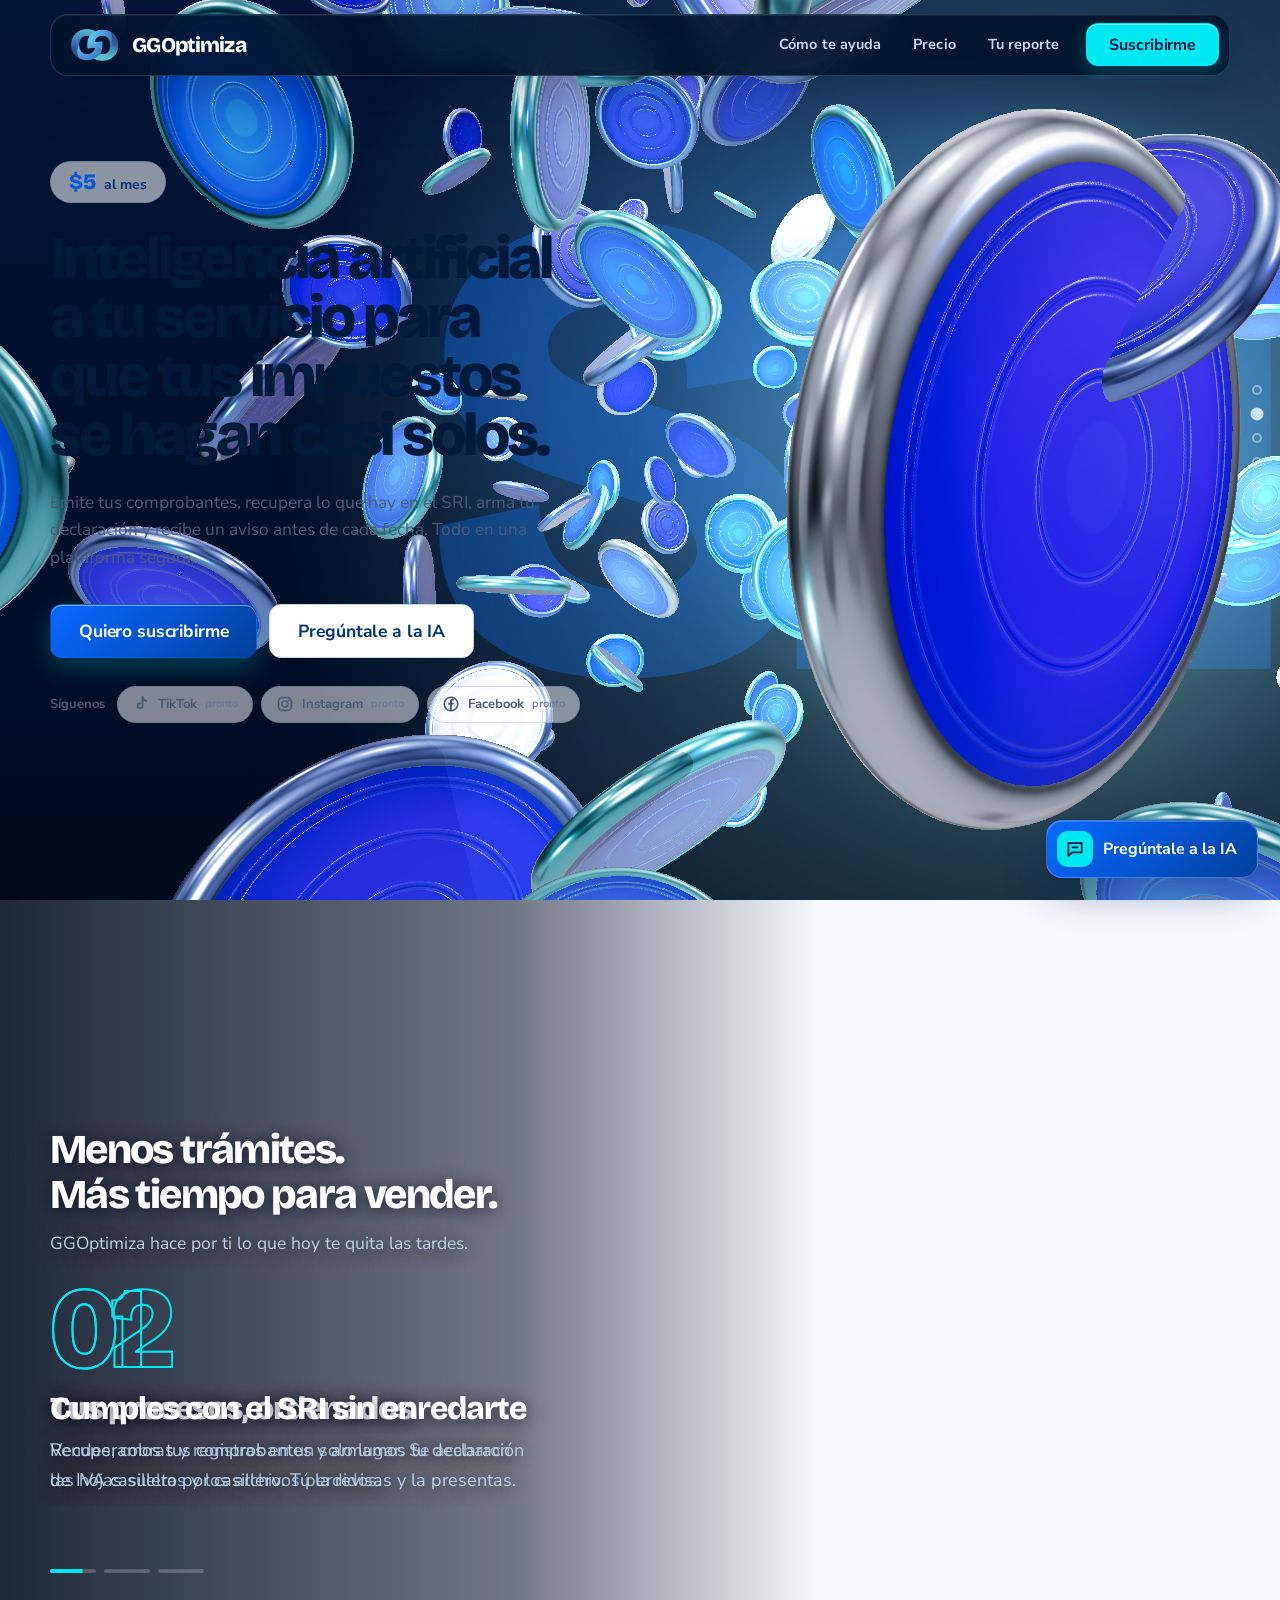
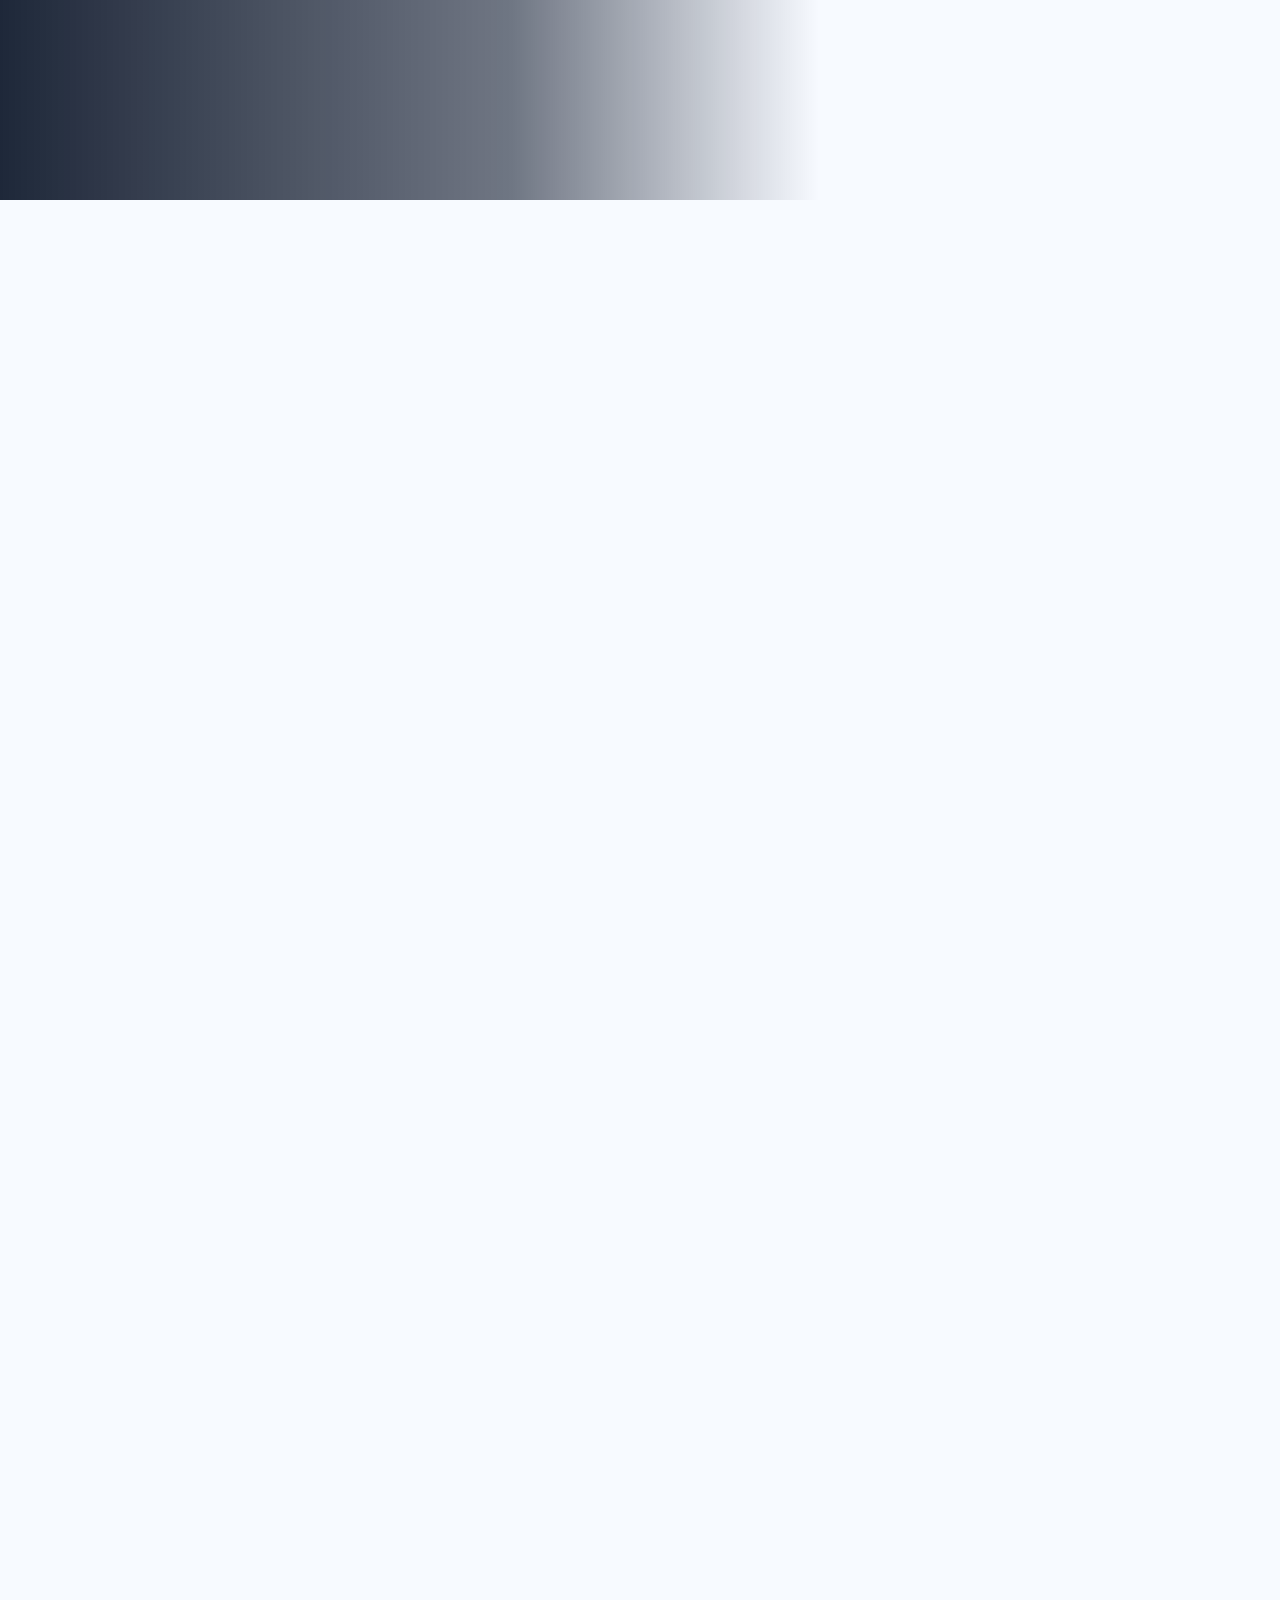
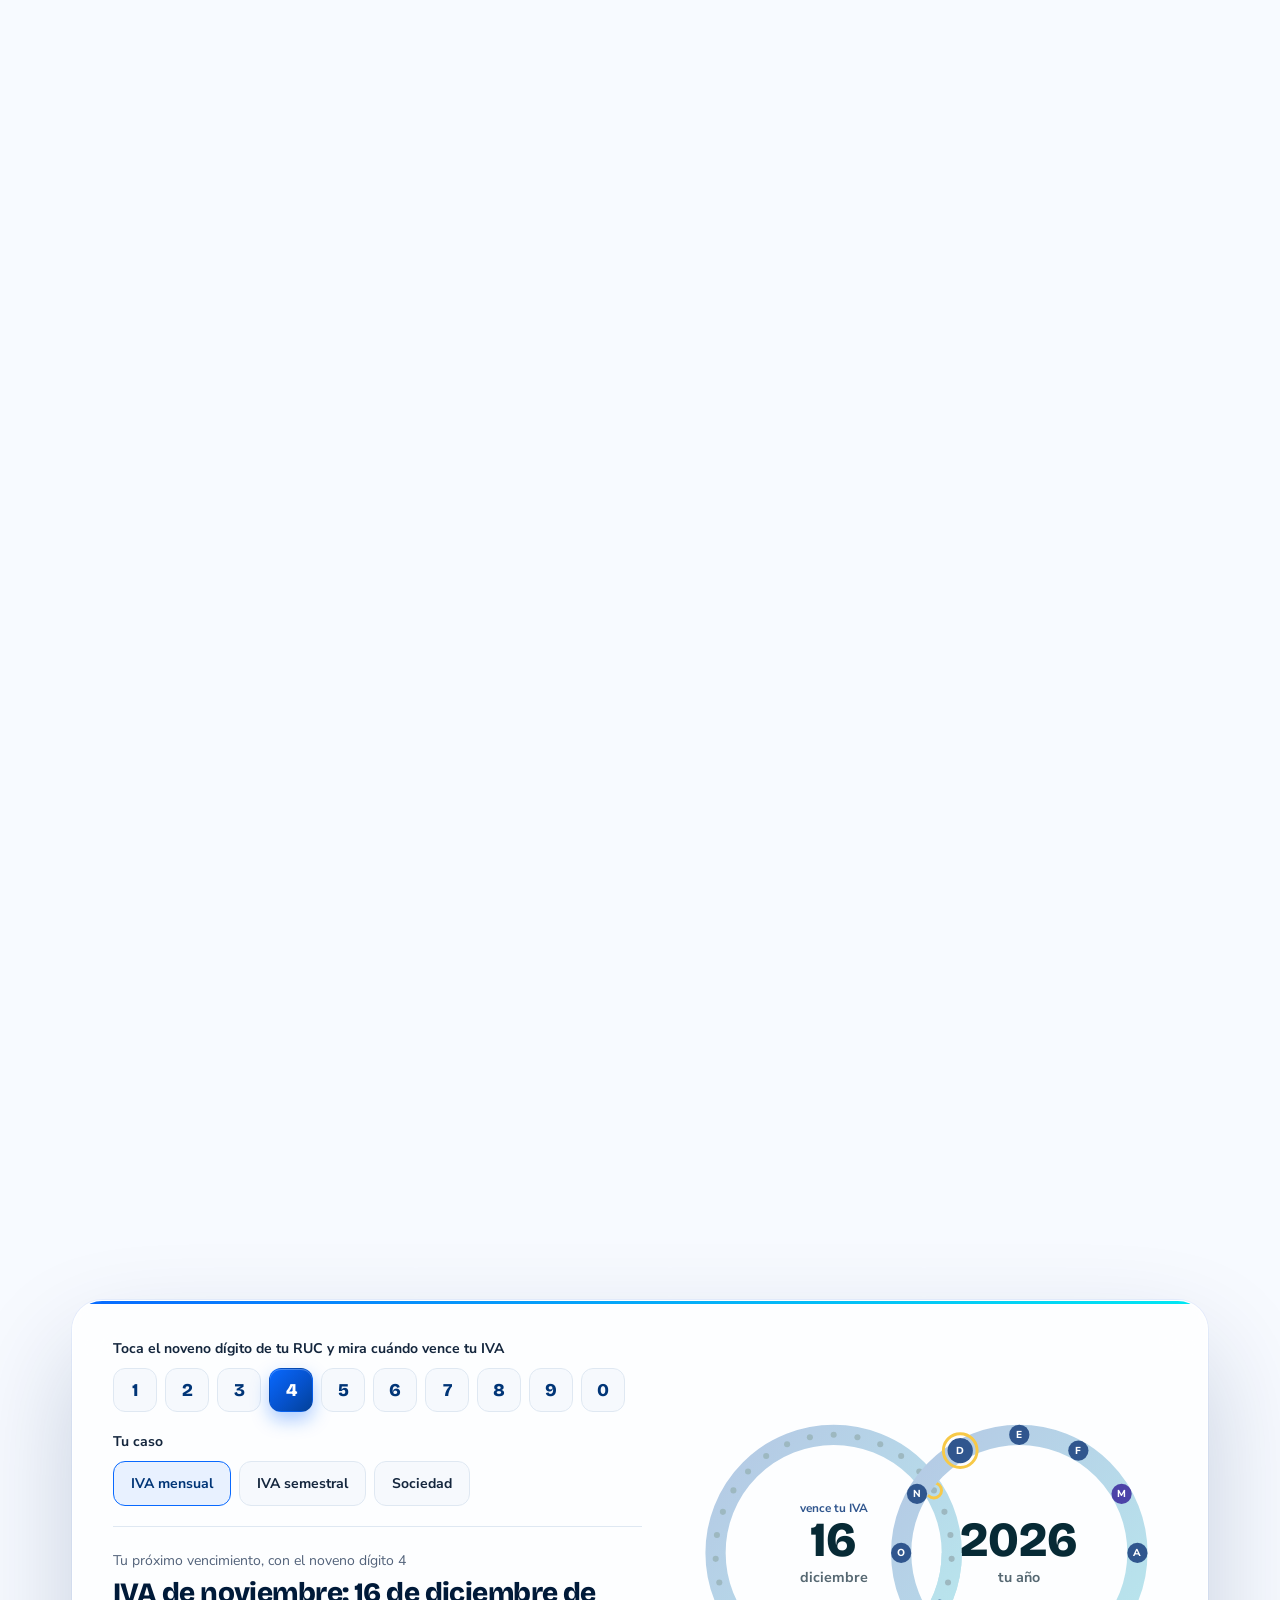
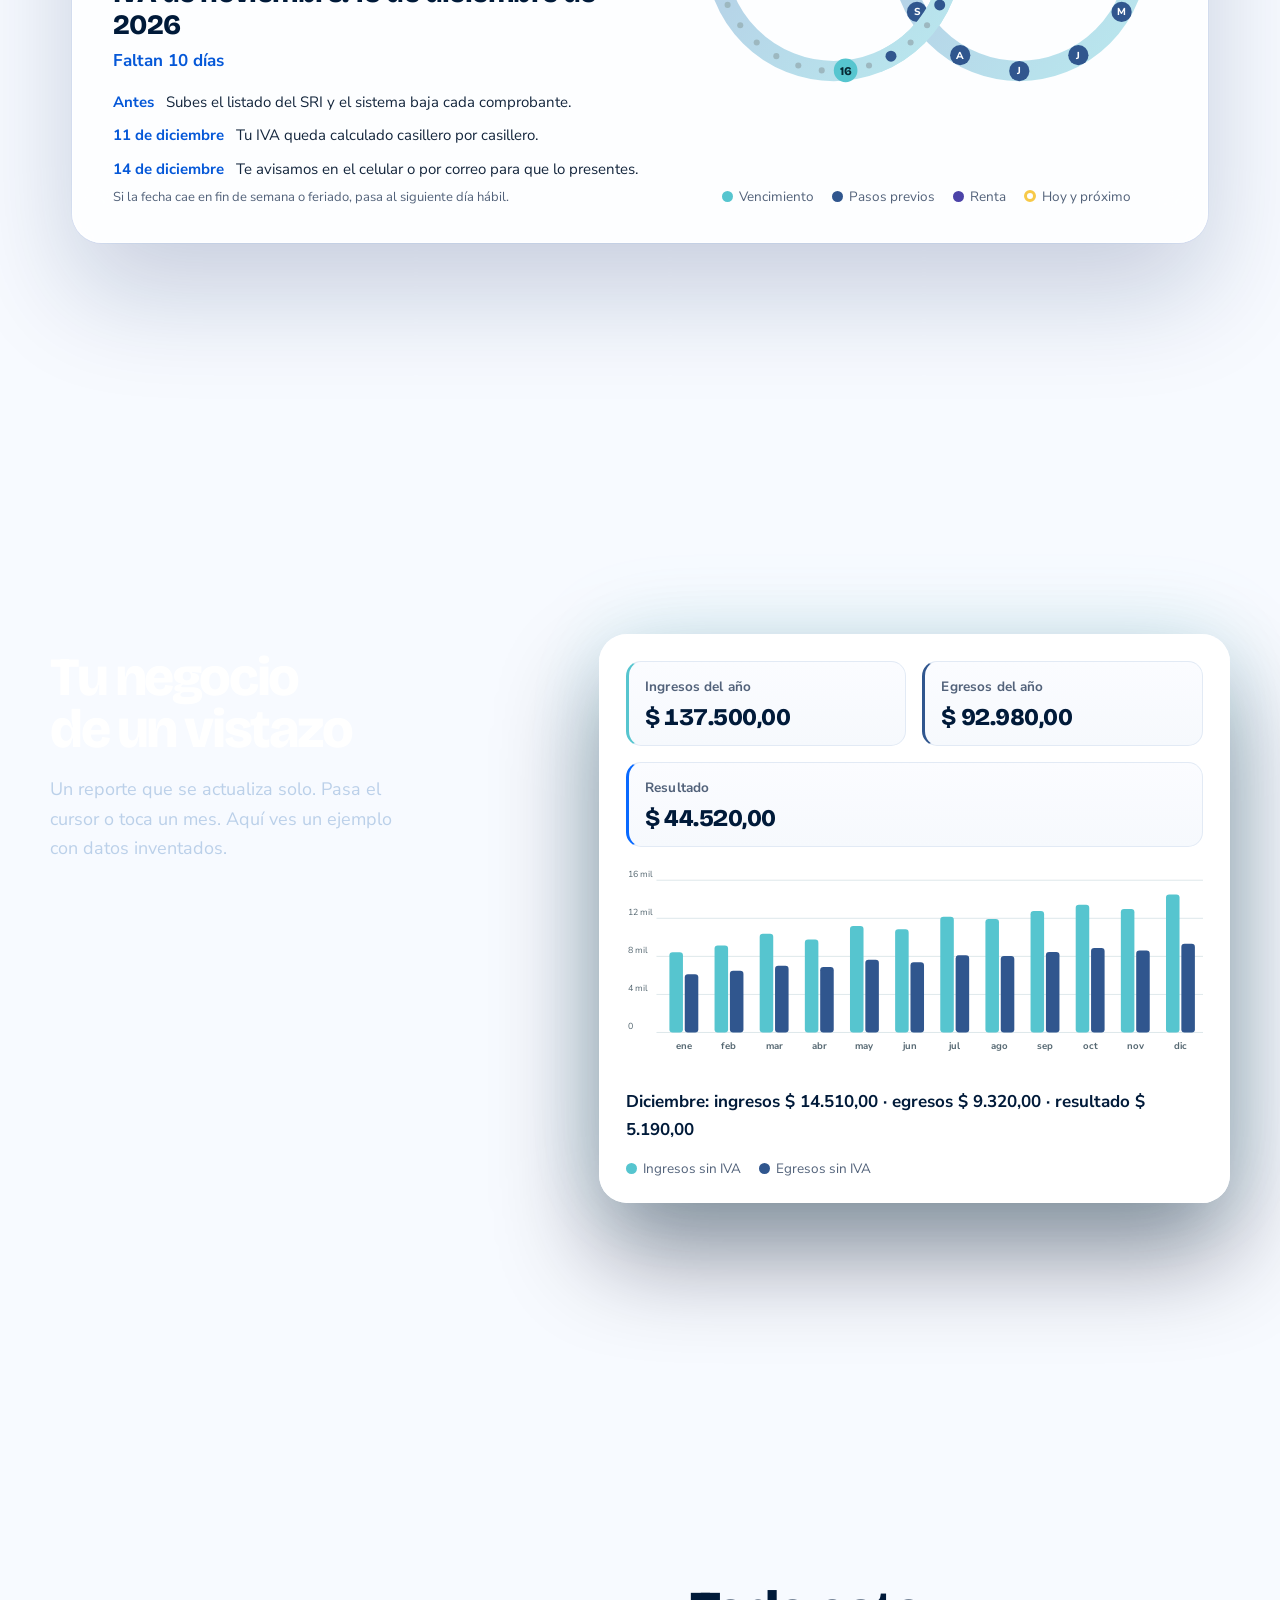
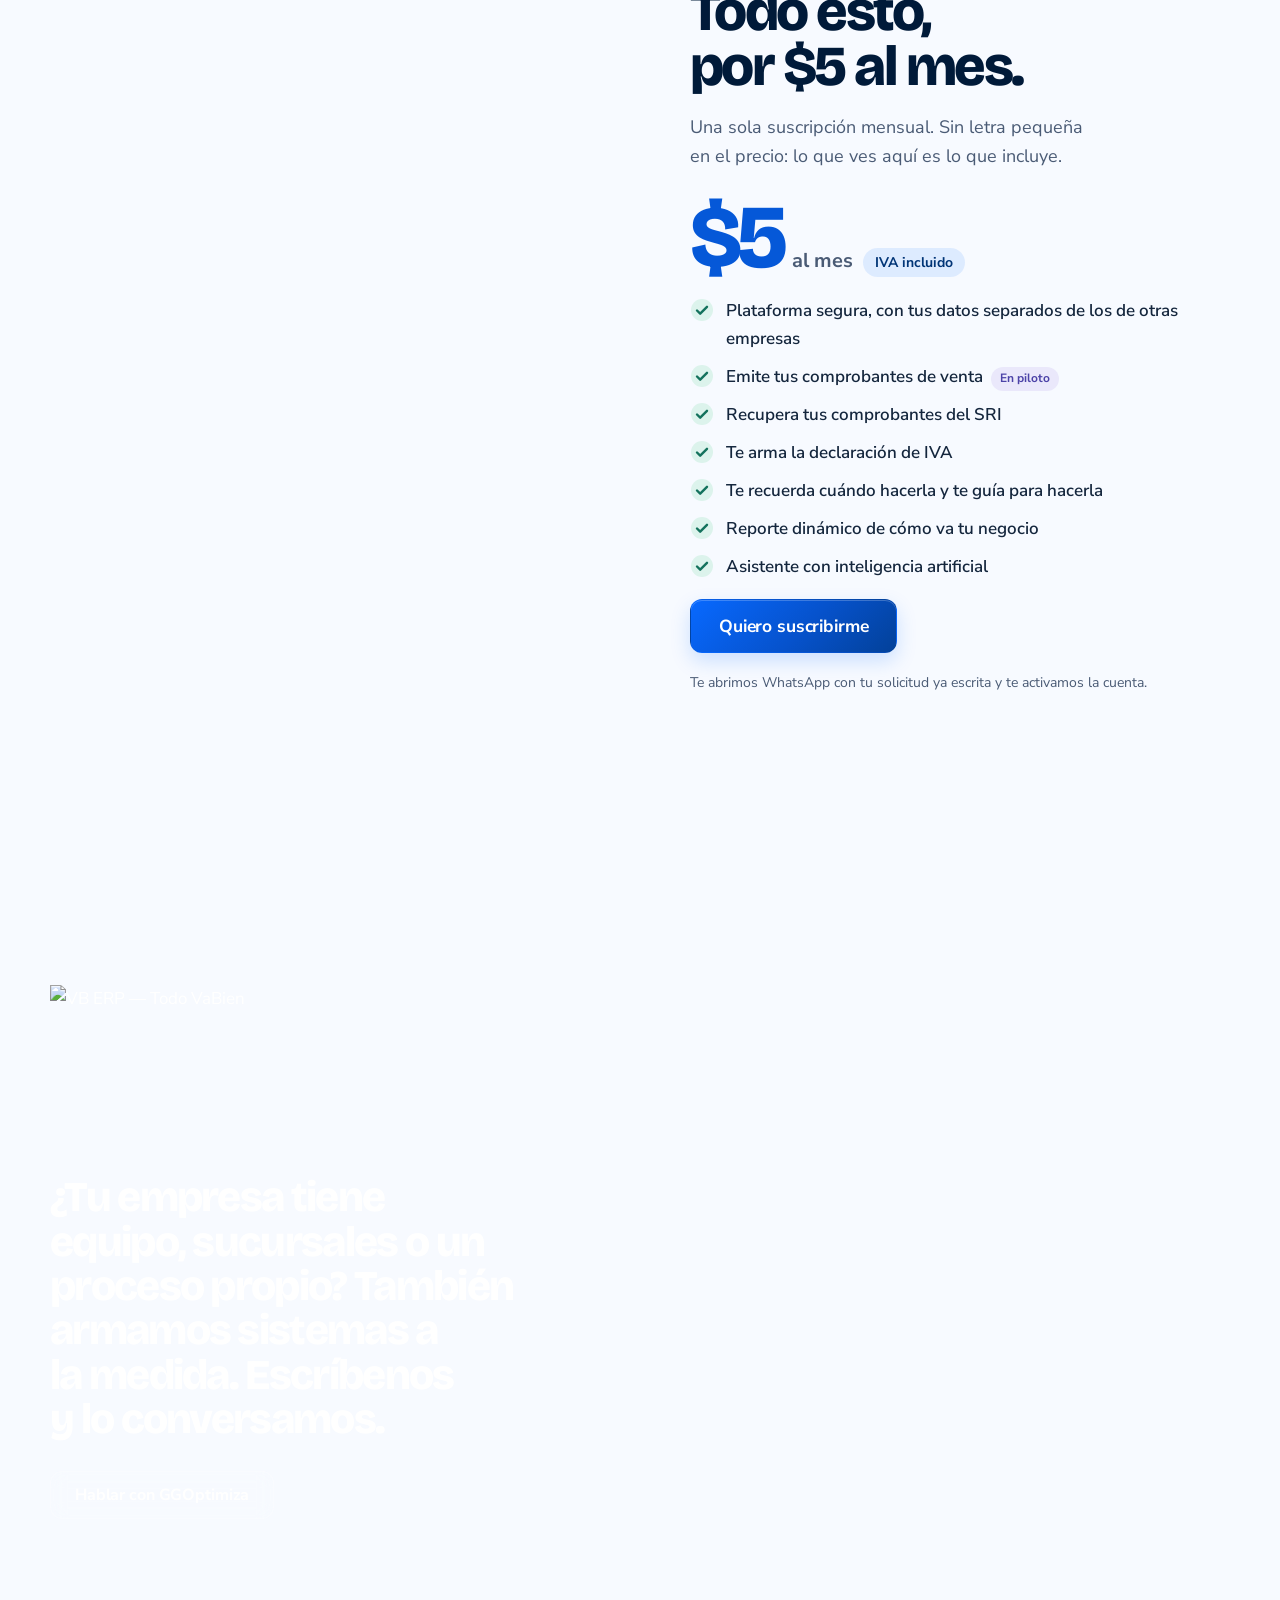
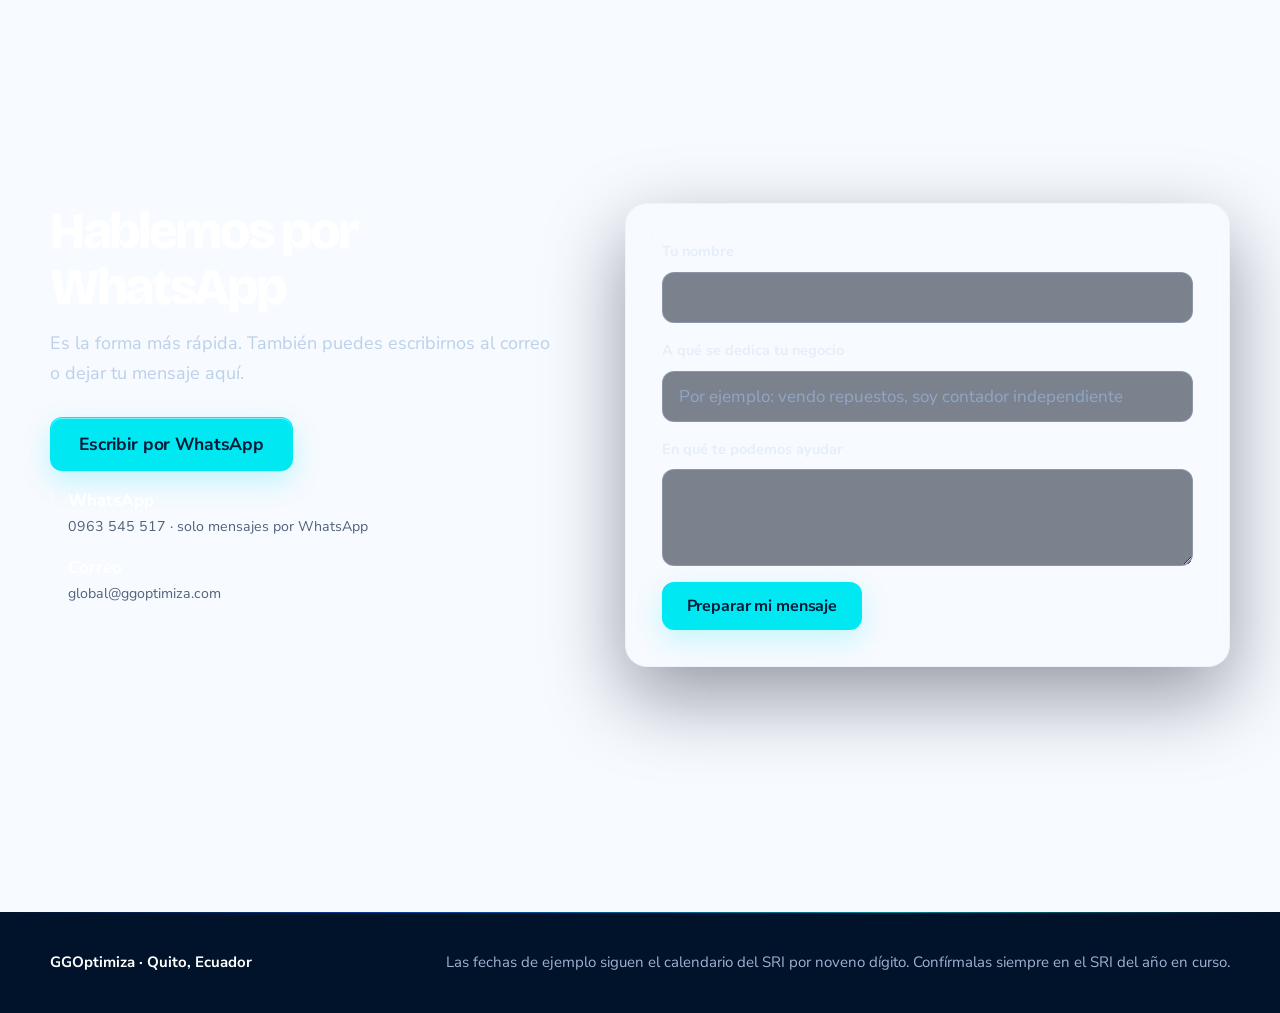
==== commit dfd01a54: "Add files via upload" ====
--- a/index.html
+++ b/index.html
@@ -105,6 +105,7 @@
 
 <section class="grandes noche" id="grandes">
   <div class="contenedor">
+    <img class="vb-logo" src="img/vb-erp_blanco.png" width="1000" height="373" alt="VB ERP — Todo VaBien">
     <p>¿Tu empresa tiene equipo, sucursales o un proceso propio? También armamos sistemas a la medida. Escríbenos y lo conversamos.</p>
     <a class="boton claro" href="#contacto">Hablar con GGOptimiza</a>
   </div>
--- a/css/componentes.css
+++ b/css/componentes.css
@@ -0,0 +1,170 @@
+/* =====================================================================
+   GGOptimiza · sistema visual premium (SaaS / fintech)
+   Identidad: azul noche · azul corporativo · azul eléctrico · turquesa luminoso.
+   Orden: 1 variables · 2 base · 3 componentes · 4 secciones · 5 asistente · 6 responsive
+   Los colores --turquesa y --azul son solo colores de DATOS de los gráficos (los dibuja el script).
+   ===================================================================== */
+
+/* 1 · Variables ------------------------------------------------------- */
+:root{
+  --noche:#001A39; --noche-2:#00132B; --corp:#003577; --electrico:#0869FF; --turq:#00E8F2;
+  --frio:#F6F9FD; --blanco:#FFFFFF; --gris:#64748B; --tinta:#14263D;
+  --gris-t:#52627A;            /* gris azulado para texto sobre claro (contraste AA) */
+  --electrico-t:#0558D8;       /* azul eléctrico para texto sobre claro */
+  --linea:#DFE8F2; --linea-2:#C9D7EA; --cielo:#E8F1FF; --cielo-2:#D6E6FF;
+  --sobre-oscuro:#BBD0E9;      /* texto secundario sobre fondos oscuros */
+  --degradado:linear-gradient(135deg,var(--electrico) 0%,#0652CC 55%,var(--corp) 130%);
+  --sombra-s:0 8px 24px rgba(8,34,68,.045);
+  --sombra-m:0 22px 55px rgba(12,36,68,.08);
+  --sombra-l:0 28px 80px rgba(0,9,30,.22);
+  --r-s:12px; --r-m:20px; --r-l:24px;
+  --ease:cubic-bezier(.2,.7,.2,1);
+  --turquesa:#56c5cf; --azul:#30568e;
+  --menta:#DCF3EC; --menta-t:#14725D; --lavanda:#EAE8FB; --lavanda-t:#4C43A8; --durazno:#FDEBDF; --durazno-t:#9A4A17;
+  --f-titulo:"Bricolage Grotesque","Trebuchet MS",ui-rounded,system-ui,sans-serif;
+  --f-texto:"Nunito Sans","Segoe UI",system-ui,sans-serif;
+  color-scheme:light;
+}
+
+/* 2 · Base ------------------------------------------------------------ */
+*{box-sizing:border-box}
+html{scroll-behavior:smooth;scroll-padding-top:84px}
+body{margin:0;background:var(--frio);color:var(--tinta);font:400 17px/1.65 var(--f-texto);-webkit-font-smoothing:antialiased;-moz-osx-font-smoothing:grayscale;text-rendering:optimizeLegibility;overflow-x:hidden}
+::selection{background:rgba(8,105,255,.22)}
+h1,h2,h3{font-family:var(--f-titulo);line-height:1.1;margin:0;text-wrap:balance;color:var(--noche)}
+p{margin:0}
+a{color:var(--electrico-t)}
+:focus-visible{outline:3px solid var(--electrico);outline-offset:3px;border-radius:8px}
+body>header :focus-visible,.inicio :focus-visible,.plan :focus-visible,.grandes :focus-visible,footer :focus-visible,.chat>header :focus-visible{outline-color:var(--turq)}
+.contenedor{width:min(1180px,100% - 48px);margin-inline:auto}
+section{padding-block:102px}
+fieldset{border:0;margin:0;padding:0;min-width:0}
+
+/* 3 · Componentes ----------------------------------------------------- */
+/* Botón principal (sobre claro): azul eléctrico con brillo interior sutil */
+.boton{display:inline-flex;align-items:center;justify-content:center;gap:8px;min-height:46px;font:700 16px var(--f-texto);letter-spacing:-.008em;padding:12px 24px;border-radius:12px;
+  border:1px solid transparent;background:var(--degradado);color:#fff;text-decoration:none;cursor:pointer;
+  box-shadow:0 8px 20px rgba(8,105,255,.18),inset 0 1px 0 rgba(255,255,255,.22);
+  transition:transform .22s var(--ease),box-shadow .22s var(--ease),background .2s,border-color .2s,color .2s}
+.boton:hover{transform:translateY(-2px);box-shadow:0 14px 30px rgba(8,105,255,.30),inset 0 1px 0 rgba(255,255,255,.26)}
+.boton:active{transform:translateY(0);box-shadow:0 6px 14px rgba(8,105,255,.22)}
+.boton.grande{min-height:54px;padding:14px 28px;font-size:17.5px}
+/* Secundario sobre claro */
+.boton.claro{background:#fff;color:var(--corp);border-color:var(--linea-2);box-shadow:none}
+.boton.claro:hover{background:var(--cielo);border-color:var(--electrico);color:var(--corp);box-shadow:none}
+/* Luminoso sobre oscuro */
+.boton.turquesa{background:var(--turq);color:var(--noche);box-shadow:0 10px 28px rgba(0,232,242,.24),inset 0 1px 0 rgba(255,255,255,.45)}
+.boton.turquesa:hover{background:#4DF1F8;box-shadow:0 16px 36px rgba(0,232,242,.36),inset 0 1px 0 rgba(255,255,255,.5)}
+/* Translúcido sobre oscuro */
+.inicio .boton.claro,.grandes .boton.claro{background:rgba(255,255,255,.06);color:#fff;border-color:rgba(212,234,252,.30);box-shadow:none;-webkit-backdrop-filter:blur(6px);backdrop-filter:blur(6px)}
+.inicio .boton.claro:hover,.grandes .boton.claro:hover{background:rgba(255,255,255,.14);border-color:rgba(255,255,255,.7);color:#fff}
+/* Turquesa sobre claro pasa a eléctrico (contraste) */
+.contacto .boton.turquesa{background:var(--degradado);color:#fff;box-shadow:0 8px 20px rgba(8,105,255,.18),inset 0 1px 0 rgba(255,255,255,.22)}
+.contacto .boton.turquesa:hover{background:var(--degradado);box-shadow:0 14px 30px rgba(8,105,255,.30),inset 0 1px 0 rgba(255,255,255,.26)}
+
+/* Cabecera */
+body>header{background:rgba(0,19,43,.92);-webkit-backdrop-filter:blur(18px) saturate(1.3);backdrop-filter:blur(18px) saturate(1.3);border-bottom:1px solid rgba(194,220,244,.12);position:sticky;top:0;z-index:5}
+body>header .contenedor{display:flex;align-items:center;gap:20px;min-height:72px;padding:10px 0;flex-wrap:wrap}
+.marca{display:flex;align-items:center;gap:12px;text-decoration:none;color:#fff;font:800 23px var(--f-titulo);letter-spacing:-.035em}
+.marca img{height:32px;width:auto}
+nav{margin-left:auto;display:flex;gap:2px;flex-wrap:wrap;align-items:center}
+nav a:not(.boton){position:relative;color:#C9D6EC;text-decoration:none;font-weight:700;font-size:14.5px;letter-spacing:.005em;padding:10px 15px;border-radius:10px;transition:background .2s,color .2s}
+nav a:not(.boton):hover{background:rgba(255,255,255,.08);color:#fff}
+nav .boton{min-height:43px;padding:9px 22px;margin-left:10px;background:var(--turq);border-color:transparent;color:var(--noche);box-shadow:0 6px 18px rgba(0,232,242,.22),inset 0 1px 0 rgba(255,255,255,.4)}
+nav .boton:hover{background:#4DF1F8}
+
+/* Calendario circular: tarjeta de producto en dos columnas (controles y fecha | anillos) */
+.anillos{position:relative;overflow:hidden;width:min(100%,1136px);margin-inline:auto;text-align:left;background:#fff;border:1px solid rgba(226,237,251,.85);border-radius:var(--r-l);padding:38px 40px 34px;
+  display:grid;grid-template-columns:minmax(0,1.1fr) minmax(0,1fr);column-gap:44px;row-gap:20px;align-items:start;
+  box-shadow:0 44px 90px rgba(0,10,31,.38),0 0 0 1px rgba(255,255,255,.10),0 0 120px rgba(8,105,255,.18)}
+.anillos::before{content:"";position:absolute;inset:0 0 auto 0;height:3px;background:linear-gradient(90deg,var(--electrico),var(--turq))}
+.anillos fieldset{display:grid;gap:10px;grid-column:1}
+.anillos svg{grid-column:2;grid-row:1/4;align-self:center;width:100%;max-width:560px;margin-inline:auto;height:auto;display:block;overflow:visible}
+.anillos .leyenda{grid-column:2;grid-row:4;justify-content:center}
+.anillos .proximo{grid-column:1;grid-row:3/5}
+.anillos legend,.panel-digito legend{font:700 14px var(--f-texto);color:var(--tinta);padding:0;margin-bottom:10px}
+.digitos{display:flex;flex-wrap:wrap;gap:8px}
+.digitos label,.casos label{position:relative}
+.digitos input,.casos input{position:absolute;opacity:0;inset:0;cursor:pointer;width:100%;height:100%;margin:0}
+.digitos span{display:grid;place-items:center;width:44px;height:44px;border-radius:12px;background:var(--frio);border:1px solid var(--linea);font:800 18px var(--f-titulo);color:var(--corp);transition:background .18s,border-color .18s,color .18s,box-shadow .18s,transform .18s var(--ease)}
+.digitos input:hover+span{border-color:var(--electrico);background:var(--cielo);transform:translateY(-1px)}
+.digitos input:checked+span{background:var(--degradado);border-color:transparent;color:#fff;box-shadow:0 8px 18px rgba(8,105,255,.34),inset 0 1px 0 rgba(255,255,255,.25)}
+.digitos input:focus-visible+span,.casos input:focus-visible+span{outline:3px solid var(--electrico);outline-offset:3px}
+.casos{display:flex;flex-wrap:wrap;gap:8px}
+.casos span{display:block;padding:10px 17px;border-radius:12px;background:var(--frio);border:1px solid var(--linea);font-weight:700;font-size:14px;color:var(--tinta);transition:background .18s,border-color .18s,color .18s}
+.casos input:hover+span{border-color:var(--electrico)}
+.casos input:checked+span{background:var(--cielo);border-color:var(--electrico);color:var(--corp)}
+.pista{font-size:14px;color:var(--gris-t)}
+.leyenda{display:flex;flex-wrap:wrap;gap:6px 18px;font-size:13.5px;color:var(--gris-t)}
+.leyenda i{display:inline-block;width:11px;height:11px;border-radius:50%;margin-right:6px;vertical-align:-1px}
+.proximo{display:grid;gap:5px;align-content:start;border-top:1px solid var(--linea);padding-top:22px}
+.proximo strong{font:800 clamp(22px,2.3vw,28px) var(--f-titulo);color:var(--noche);line-height:1.15;letter-spacing:-.02em}
+.proximo .dias{font-weight:700;color:var(--electrico-t)}
+.pasos{margin:10px 0 0;padding:0;list-style:none;display:grid;gap:9px;font-size:15px;color:var(--tinta)}
+.pasos li{display:grid;grid-template-columns:auto 1fr;gap:12px}
+.pasos b{color:var(--electrico-t);white-space:nowrap}
+.anillos .aviso{font-size:13px;color:var(--gris-t)}
+@keyframes entra{from{transform:scale(.2);opacity:0}to{transform:scale(1);opacity:1}}
+.pop{transform-box:fill-box;transform-origin:center;animation:entra .5s cubic-bezier(.3,1.5,.5,1) both}
+.kpis{display:flex;flex-wrap:wrap;gap:16px}
+.kpi{flex:1 1 200px;display:grid;gap:5px;padding:20px 22px;background:linear-gradient(180deg,#FBFCFF,#F6F9FD);border:1px solid #E2EAF5;border-left:3px solid var(--electrico);border-radius:15px;transition:box-shadow .25s var(--ease),transform .25s var(--ease)}
+.kpi:hover{transform:translateY(-2px);box-shadow:0 14px 32px rgba(13,42,82,.08)}
+.kpi small{font-weight:700;font-size:13.5px;color:var(--gris-t);letter-spacing:.01em}
+.kpi b{font:800 30px var(--f-titulo);font-variant-numeric:tabular-nums;color:var(--noche);letter-spacing:-.02em}
+.kpi.i{border-left-color:var(--turquesa)} .kpi.e{border-left-color:var(--azul)} .kpi.r{border-left-color:var(--electrico)}
+.barras{width:100%;height:auto;display:block}
+.barras .mes{cursor:pointer;outline:none}
+.barras .mes:hover rect.fondo,.barras .mes:focus-visible rect.fondo{fill:var(--cielo)}
+.lectura{min-height:1.6em;padding-top:4px;font-weight:700;color:var(--noche);font-variant-numeric:tabular-nums}
+/* Contacto */
+.contacto{background:var(--frio)}
+.contacto .contenedor{display:grid;grid-template-columns:minmax(0,5fr) minmax(0,6fr);gap:76px;align-items:start}
+.contacto .medios{display:grid;gap:16px;margin-top:6px}
+.contacto .medios a.boton,.contacto .medios .dato{justify-self:start}
+.contacto .medios .dato{padding-left:16px;border-left:2px solid var(--linea-2)}
+.dato{font-weight:700;color:var(--tinta)}
+.dato small{display:block;font-weight:400;color:var(--gris-t)}
+form{display:grid;gap:16px;background:#fff;border:1px solid #E2EAF4;border-radius:22px;padding:36px;box-shadow:0 16px 45px rgba(0,27,65,.05)}
+.campo{display:grid;gap:8px;font-weight:700;font-size:14.5px;color:var(--tinta)}
+.campo input,.campo textarea{font:400 17px var(--f-texto);padding:13px 16px;border-radius:12px;border:1px solid var(--linea-2);background:#FCFDFE;color:var(--tinta);width:100%;transition:border-color .2s,box-shadow .2s,background .2s}
+.campo input::placeholder,.campo textarea::placeholder{color:#66768F}
+.campo input:hover,.campo textarea:hover{border-color:#9DB4D8}
+.campo input:focus,.campo textarea:focus{border-color:var(--electrico);background:#fff;outline:none;box-shadow:0 0 0 4px rgba(8,105,255,.16)}
+.resultado{display:none;gap:12px;background:var(--cielo);border:1px solid var(--cielo-2);border-radius:var(--r-m);padding:18px}
+.resultado.on{display:grid}
+.resultado strong{color:var(--noche)}
+.resultado textarea{font:400 15px/1.5 var(--f-texto);padding:12px;border-radius:12px;border:1px solid var(--linea-2);min-height:130px;resize:vertical;background:#fff;color:var(--tinta)}
+.resultado .fila{display:flex;gap:10px;flex-wrap:wrap}
+
+/* Pie */
+footer{position:relative;padding:38px 0;background:var(--noche-2);color:#9FB2D0;font-size:15px}
+footer::before{content:"";position:absolute;inset:0 0 auto 0;height:1px;background:linear-gradient(90deg,transparent,var(--electrico) 30%,var(--turq) 70%,transparent);opacity:.5}
+footer .contenedor{display:flex;gap:16px 40px;flex-wrap:wrap;justify-content:space-between}
+footer .contenedor span:first-child{color:#fff;font-weight:700}
+
+/* 5 · Asistente -------------------------------------------------------- */
+.lanzador{position:fixed;right:22px;bottom:22px;z-index:20;display:flex;align-items:center;gap:10px;background:var(--degradado);color:#fff;border:1px solid rgba(255,255,255,.22);border-radius:16px;padding:10px 20px 10px 10px;font:700 16px var(--f-texto);cursor:pointer;box-shadow:0 16px 40px rgba(0,35,83,.34),inset 0 1px 0 rgba(255,255,255,.2);transition:transform .22s var(--ease),box-shadow .22s var(--ease)}
+.lanzador:hover{transform:translateY(-2px);box-shadow:0 20px 46px rgba(0,35,83,.44),inset 0 1px 0 rgba(255,255,255,.24)}
+.lanzador .punto{display:grid;place-items:center;width:36px;height:36px;border-radius:11px;background:var(--turq);color:var(--noche)}
+.chat{position:fixed;right:22px;bottom:92px;z-index:21;width:min(410px,100% - 24px);height:min(620px,100% - 114px);background:#fff;border:1px solid var(--linea);border-radius:20px;box-shadow:0 28px 76px rgba(0,18,50,.32);display:none;grid-template-columns:minmax(0,1fr);grid-template-rows:auto 1fr auto auto;overflow:hidden}
+.chat.on{display:grid;animation:sube .28s var(--ease) both}
+.chat>header{position:static;background:linear-gradient(135deg,var(--noche) 0%,var(--corp) 170%);color:#fff;border:0;padding:17px 18px;display:flex;align-items:center;gap:10px;-webkit-backdrop-filter:none;backdrop-filter:none}
+.chat>header strong{font:800 18px var(--f-titulo);letter-spacing:-.01em;color:#fff}
+.chat>header small{display:block;color:var(--sobre-oscuro);font-size:13px}
+.chat>header button{margin-left:auto;background:rgba(255,255,255,.10);border:0;color:#fff;font-size:24px;line-height:1;cursor:pointer;width:36px;height:36px;border-radius:10px;transition:background .15s}
+.chat>header button:hover{background:rgba(255,255,255,.2)}
+.mensajes{overflow-y:auto;padding:16px;display:grid;gap:10px;align-content:start;background:var(--frio)}
+.msg{max-width:88%;padding:11px 15px;border-radius:15px;font-size:15.5px;line-height:1.5;white-space:pre-wrap}
+.msg.ia{background:#fff;color:var(--tinta);border:1px solid var(--linea);border-top-left-radius:5px;justify-self:start;box-shadow:0 4px 12px rgba(8,34,68,.04)}
+.msg.yo{background:var(--degradado);color:#fff;border-top-right-radius:5px;justify-self:end}
+.msg a{color:var(--electrico-t);font-weight:700}
+.msg a.boton{color:#fff;min-height:42px;padding:9px 20px}
+.sugeridas{display:flex;gap:8px;flex-wrap:wrap;padding:12px 16px 0;background:#fff}
+.sugeridas button{font:600 14px var(--f-texto);padding:8px 13px;border-radius:11px;border:1px solid var(--linea-2);background:#fff;color:var(--corp);cursor:pointer;transition:background .15s,border-color .15s}
+.sugeridas button:hover{border-color:var(--electrico);background:var(--cielo)}
+.chat form{display:flex;gap:8px;padding:12px 16px 6px;background:#fff;border:0;border-radius:0;box-shadow:none}
+.chat form input{flex:1;font:400 16px var(--f-texto);padding:12px 16px;border-radius:12px;border:1px solid var(--linea-2);background:var(--frio);color:var(--tinta);min-width:0;transition:border-color .2s,box-shadow .2s}
+.chat form input:focus{border-color:var(--electrico);outline:none;box-shadow:0 0 0 4px rgba(8,105,255,.16)}
+.chat form button{border:0;background:var(--degradado);color:#fff;font:800 15px var(--f-texto);border-radius:12px;padding:0 20px;min-height:44px;cursor:pointer;transition:transform .15s}
+.chat form button:hover{transform:translateY(-1px)}
+.chat .pie{font-size:12.5px;color:var(--gris-t);padding:0 16px 14px;background:#fff}
--- a/css/cine.css
+++ b/css/cine.css
@@ -0,0 +1,205 @@
+/* =====================================================================
+   GGOptimiza · "El Sello" — dirección de arte por escenas
+   Un único protagonista (la moneda-sello cobalto) que cambia de escala, composición,
+   luz y entorno en cada escena. Alterna ambientes: claro · noche · claro · cobalto · claro · noche.
+   Capas: cielo (0) · tipografía gigante (1) · canvas WebGL (2) · contenido (3) · cabecera (30)
+   ===================================================================== */
+:root{--punto:#0b2a52;--tx:#14263D;--tx2:#52627A}
+html{scroll-behavior:smooth;scroll-padding-top:0}
+body{background:#F7FAFF;color:var(--tx);overflow-x:clip;position:relative}
+section{padding-block:0}
+:focus-visible{outline:3px solid var(--electrico);outline-offset:3px}
+.noche :focus-visible,body>header :focus-visible{outline-color:var(--turq)}
+
+/* ---------- capas fijas ---------- */
+.cielo{position:fixed;inset:0;z-index:0;pointer-events:none;
+  background:radial-gradient(60% 55% at var(--gx,70%) var(--gy,45%),var(--gc,rgba(0,232,242,.3)),transparent 70%),linear-gradient(180deg,var(--c1,#F7FAFF),var(--c2,#CFE2FF))}
+.tipo{position:fixed;inset:0;z-index:1;pointer-events:none;overflow:hidden}
+.tipo span{position:absolute;left:0;right:0;white-space:nowrap;text-align:center;font:800 17vw/.8 var(--f-titulo);letter-spacing:-.065em;color:var(--pc,#0869FF);opacity:0;will-change:transform,opacity}
+.tipo span:nth-child(1){font-size:18vw;bottom:-4.5vw;top:auto}
+.tipo span:nth-child(2){font-size:min(52vw,78vh);top:50%;margin-top:-.4em;text-align:right;padding-right:2vw}
+.tipo span:nth-child(3){font-size:min(56vw,80vh);top:50%;margin-top:-.4em}
+.tipo span:nth-child(4){font-size:24vw;top:50%;margin-top:-.4em}
+.tipo span:nth-child(5){font-size:min(34vw,60vh);top:50%;margin-top:-.4em;text-align:left;padding-left:2vw}
+.tipo span:nth-child(6){font-size:21vw;top:50%;margin-top:-.4em}
+#escena{position:fixed;inset:0;width:100%;height:100%;z-index:2;pointer-events:none;display:block}
+main{position:relative;z-index:3}
+
+/* ---------- cabecera: píldora flotante de cristal oscuro ---------- */
+body>header{position:fixed;top:14px;left:0;right:0;z-index:30;background:none;border:0;-webkit-backdrop-filter:none;backdrop-filter:none;pointer-events:none}
+body>header .contenedor{pointer-events:auto;width:min(1180px,100% - 28px);min-height:60px;padding:8px 10px 8px 20px;border-radius:18px;
+  background:rgba(0,19,43,.9);-webkit-backdrop-filter:blur(18px) saturate(1.4);backdrop-filter:blur(18px) saturate(1.4);
+  border:1px solid rgba(190,220,255,.16);box-shadow:0 18px 50px rgba(0,14,40,.28),inset 0 1px 0 rgba(255,255,255,.08);flex-wrap:nowrap}
+.marca{font-size:21px}
+nav{flex-wrap:nowrap}
+
+/* ---------- navegación por escenas ---------- */
+.puntos{position:fixed;right:18px;top:50%;transform:translateY(-50%);z-index:25;display:grid;gap:14px;margin:0;padding:0;list-style:none}
+.puntos li{position:relative}
+.puntos a{display:block;width:10px;height:10px;border-radius:50%;border:2px solid var(--punto);background:transparent;opacity:.55;transition:transform .3s var(--ease),opacity .3s,background .3s}
+.puntos a:hover{opacity:1;transform:scale(1.3)}
+.puntos a.on{background:var(--punto);opacity:1;transform:scale(1.3)}
+.puntos a::after{content:"";position:absolute;inset:-8px}
+
+/* ---------- texto por ambiente ---------- */
+.luz{--tx:#14263D;--tx2:#4A5B75;color:var(--tx)}
+.noche{--tx:#fff;--tx2:#BBD0E9;color:#fff}
+.luz h1,.luz h2,.luz h3{color:var(--noche)}
+.noche h1,.noche h2,.noche h3{color:#fff}
+.titulo-seccion p{color:var(--tx2)}
+.noche .boton.claro{background:rgba(255,255,255,.07);color:#fff;border-color:rgba(255,255,255,.28);box-shadow:none;-webkit-backdrop-filter:blur(8px);backdrop-filter:blur(8px)}
+.noche .boton.claro:hover{background:rgba(255,255,255,.16);border-color:rgba(255,255,255,.6);color:#fff}
+.luz .boton.turquesa,.contacto .boton.turquesa{background:var(--degradado);color:#fff}
+.noche .boton.turquesa{background:var(--turq);color:var(--noche)}
+.contacto .boton.turquesa{background:var(--turq);color:var(--noche);box-shadow:0 10px 28px rgba(0,232,242,.24),inset 0 1px 0 rgba(255,255,255,.45)}
+
+/* ---------- Escena 1 · portada (claro) ---------- */
+.portada{position:relative;min-height:100svh;display:flex;align-items:center;padding:104px 0 120px}
+.hero-texto{max-width:min(640px,54%);display:grid;justify-items:start}
+.precio-chip{display:inline-flex;align-items:baseline;gap:8px;padding:7px 18px;margin-bottom:26px;border-radius:999px;border:1px solid rgba(0,53,119,.22);background:rgba(255,255,255,.55);-webkit-backdrop-filter:blur(8px);backdrop-filter:blur(8px);color:var(--corp);font:700 14px var(--f-texto)}
+.precio-chip b{font:800 22px var(--f-titulo);color:var(--electrico-t)}
+.portada h1{font-size:clamp(38px,4.7vw,72px);font-weight:800;line-height:.98;letter-spacing:-.05em;text-wrap:balance}
+.lead{margin-top:24px;max-width:50ch;font-size:clamp(17px,1.35vw,20px);line-height:1.6;color:var(--tx2)}
+.acciones{display:flex;flex-wrap:wrap;gap:12px;margin-top:32px}
+.redes{display:flex;flex-wrap:wrap;gap:8px;align-items:center;margin-top:28px}
+.redes .etq{font-weight:700;font-size:13px;color:var(--tx2);margin-right:4px}
+.red{display:inline-flex;align-items:center;gap:8px;padding:7px 14px;border-radius:999px;border:1px solid rgba(0,53,119,.16);background:rgba(255,255,255,.5);color:var(--noche);font-weight:700;font-size:13px;text-decoration:none}
+.red svg{width:18px;height:18px}.red.pronto{color:var(--tx2);cursor:default}.red small{font-weight:600;color:#6a7b94}
+a.red:hover{background:#fff;border-color:var(--electrico)}
+@keyframes sube{from{opacity:0;transform:translateY(18px)}to{opacity:1;transform:none}}
+.hero-texto>*{animation:sube .8s var(--ease) both}.hero-texto>*:nth-child(2){animation-delay:.08s}.hero-texto>*:nth-child(3){animation-delay:.16s}.hero-texto>*:nth-child(4){animation-delay:.24s}.hero-texto>*:nth-child(5){animation-delay:.32s}
+
+/* ---------- Escena 2 · el tramo se fija (noche) ---------- */
+.ayuda3{height:380vh;position:relative}
+.ayuda3 .sticky{position:sticky;top:0;height:100svh;display:flex;align-items:center;isolation:isolate}
+.ayuda3 .sticky::before{content:"";position:absolute;inset:0;z-index:-1;background:linear-gradient(90deg,rgba(0,10,30,.88),rgba(0,10,30,.55) 40%,transparent 64%)}
+.tres h3,.tres p,.ayuda3 .titulo-seccion{text-shadow:0 2px 18px rgba(0,8,26,.8)}
+.ayuda3 .contenedor{display:grid;grid-template-columns:minmax(0,520px);gap:26px}
+.ayuda3 .titulo-seccion h2{font-size:clamp(30px,3.2vw,48px);font-weight:800;letter-spacing:-.04em}
+.ayuda3 .titulo-seccion p{margin-top:12px;font-size:17.5px}
+.tres{display:grid;min-height:260px;align-items:start}
+.tres article{grid-area:1/1;display:grid;gap:10px;align-content:start;opacity:0;transform:translate3d(0,28px,0);pointer-events:none;transition:opacity .6s var(--ease),transform .8s var(--ease)}
+.tres article.act{opacity:1;transform:none;pointer-events:auto}
+.tres .num{font:800 clamp(84px,9vw,150px)/.8 var(--f-titulo);letter-spacing:-.06em;color:transparent;-webkit-text-stroke:2px var(--turq);margin-bottom:6px}
+.tres h3{font-size:clamp(26px,2.5vw,36px);font-weight:800;letter-spacing:-.03em;line-height:1.08}
+.tres p{font-size:18px;color:var(--tx2);max-width:44ch}
+.pin-prog{display:flex;gap:8px}
+.pin-prog i{display:block;height:4px;width:46px;border-radius:4px;background:rgba(255,255,255,.2);overflow:hidden;position:relative}
+.pin-prog i::after{content:"";position:absolute;inset:0;background:var(--turq);transform-origin:left;transform:scaleX(0)}
+.pin-prog i:nth-child(1)::after{transform:scaleX(clamp(0,calc(var(--q,0)*3),1))}
+.pin-prog i:nth-child(2)::after{transform:scaleX(clamp(0,calc(var(--q,0)*3 - 1),1))}
+.pin-prog i:nth-child(3)::after{transform:scaleX(clamp(0,calc(var(--q,0)*3 - 2),1))}
+
+/* ---------- Escena 3 · calendario (claro) ---------- */
+.cal{position:relative;min-height:100svh;display:flex;align-items:center;padding:20vh 0}
+.anillos{background:rgba(255,255,255,.78);-webkit-backdrop-filter:blur(26px) saturate(1.5);backdrop-filter:blur(26px) saturate(1.5);border:1px solid rgba(255,255,255,.9);
+  box-shadow:0 50px 110px rgba(8,34,90,.20),0 0 0 1px rgba(8,105,255,.06);border-radius:30px}
+.anillos legend{color:var(--tinta)}
+
+/* ---------- Escena 4 · reporte (cobalto) ---------- */
+.tablero{position:relative;min-height:110svh;display:flex;align-items:center;padding:16vh 0}
+.tablero .contenedor{display:grid;grid-template-columns:minmax(0,5fr) minmax(0,6.4fr);gap:56px;align-items:center}
+.tablero .titulo-seccion{align-self:start;padding-top:2vh}
+.tablero .titulo-seccion h2{font-size:clamp(34px,4.2vw,66px);font-weight:800;letter-spacing:-.045em;line-height:.98}
+.tablero .titulo-seccion p{margin-top:18px;font-size:18px;max-width:34ch}
+.tab-caja{background:rgba(255,255,255,.93);-webkit-backdrop-filter:blur(20px);backdrop-filter:blur(20px);border:1px solid rgba(255,255,255,.7);border-radius:28px;padding:26px 26px 22px;display:grid;gap:14px;color:var(--tinta);
+  box-shadow:0 50px 100px rgba(0,8,32,.45),0 0 90px rgba(0,232,242,.12)}
+.tab-caja .kpi{padding:14px 16px}.tab-caja .kpi b{font-size:24px}
+
+/* ---------- Escena 5 · precio (claro, máximo brillo) ---------- */
+.plan{position:relative;min-height:100svh;display:flex;align-items:center;padding:19vh 0 12vh}
+.plan .contenedor{display:block}
+.plan .contenedor>*{margin-left:auto;max-width:min(540px,48%)}
+.plan h2{font-size:clamp(34px,4.4vw,70px);font-weight:800;letter-spacing:-.045em;line-height:.98}
+.plan .contenedor>div:first-child p{margin-top:18px;font-size:18px;color:var(--tx2);max-width:36ch}
+.plan .tarjeta{background:none;border:0;box-shadow:none;padding:0;margin-top:26px;display:grid;gap:18px}
+.plan .monto{display:flex;align-items:baseline;gap:10px;flex-wrap:wrap}
+.plan .monto b{font:800 clamp(64px,7vw,104px)/.9 var(--f-titulo);letter-spacing:-.06em;color:var(--electrico-t)}
+.plan .monto span{font:700 20px var(--f-texto);color:var(--tx2)}
+.plan .iva{font:700 14px var(--f-texto);padding:5px 12px;border-radius:999px;background:rgba(8,105,255,.10);color:var(--corp)}
+.plan ul{list-style:none;margin:0;padding:0;display:grid;gap:10px}
+.plan li{display:grid;grid-template-columns:24px 1fr;gap:12px;align-items:start;font-weight:600;color:var(--tinta)}
+.plan li svg{width:24px;height:24px;margin-top:1px}
+.plan li small{display:inline-block;margin-left:8px;padding:2px 9px;border-radius:999px;background:var(--lavanda);color:var(--lavanda-t);font-weight:700;font-size:12px}
+.plan .boton{justify-self:start}
+.plan .nota{font-size:14px;color:var(--tx2)}
+
+/* ---------- Escena 6 · cierre (noche) ---------- */
+.grandes{position:relative;min-height:90svh;display:flex;align-items:center;padding:16vh 0 6vh}
+.grandes .contenedor{display:grid;gap:30px;justify-items:start}
+.grandes p{font:800 clamp(26px,3.3vw,50px)/1.05 var(--f-titulo);letter-spacing:-.04em;max-width:20ch;text-wrap:balance;color:#fff}
+.contacto{background:none;position:relative;min-height:100svh;display:flex;align-items:center;padding:8vh 0 14vh}
+.contacto .contenedor{display:grid;grid-template-columns:minmax(0,5fr) minmax(0,6fr);gap:70px;align-items:start}
+.contacto .titulo-seccion h2{font-size:clamp(34px,4vw,62px);font-weight:800;letter-spacing:-.045em}
+.contacto .titulo-seccion p{margin-top:14px;font-size:18px}
+.contacto .medios{margin-top:28px}
+.contacto .medios .dato{border-left-color:rgba(255,255,255,.25);color:#fff}
+.contacto form{background:rgba(255,255,255,.06);border:1px solid rgba(190,220,255,.2);-webkit-backdrop-filter:blur(20px);backdrop-filter:blur(20px);box-shadow:0 30px 80px rgba(0,5,20,.4)}
+.contacto .campo{color:#E6EEFA}
+.contacto .campo input,.contacto .campo textarea{background:rgba(0,10,30,.5);border-color:rgba(190,220,255,.24);color:#fff}
+.contacto .campo input::placeholder,.contacto .campo textarea::placeholder{color:#8FA6C6}
+.contacto .campo input:hover,.contacto .campo textarea:hover{border-color:rgba(190,220,255,.5)}
+.contacto .campo input:focus,.contacto .campo textarea:focus{background:rgba(0,10,30,.75);border-color:var(--turq);box-shadow:0 0 0 4px rgba(0,232,242,.18)}
+.contacto .boton:not(.turquesa):not(.claro){background:var(--turq);color:var(--noche);box-shadow:0 10px 28px rgba(0,232,242,.22)}
+.contacto .resultado{background:rgba(0,232,242,.08);border-color:rgba(0,232,242,.3)}
+.contacto .resultado strong{color:#fff}
+.contacto .resultado textarea{background:rgba(0,10,30,.6);color:#fff;border-color:rgba(190,220,255,.24)}
+.contacto .resultado .boton.claro{background:rgba(255,255,255,.07);color:#fff}
+.contacto .nota{color:var(--sobre-oscuro)}
+footer{position:relative;z-index:3}
+
+/* ---------- cuando no hay 3D o hay movimiento reducido: secciones con fondo propio ---------- */
+.sin-3d .cielo,.sin-3d .tipo,.sin-3d #escena,.sin-3d .puntos{display:none}
+.sin-3d .luz,.sin-mov .luz{background:linear-gradient(180deg,#F7FAFF,#DCE9FF)}
+.sin-3d .noche,.sin-mov .noche,.sin-3d .contacto,.sin-mov .contacto{background:linear-gradient(180deg,#02163A,#000C22)}
+.sin-3d .portada{min-height:auto}
+.sin-3d .ayuda3,.sin-mov .ayuda3{height:auto;padding:90px 0}
+.sin-3d .ayuda3 .sticky,.sin-mov .ayuda3 .sticky{position:static;height:auto}
+.sin-3d .tres,.sin-mov .tres{grid-template-columns:repeat(3,minmax(0,1fr));gap:30px;min-height:0}
+.sin-3d .tres article,.sin-mov .tres article{grid-area:auto;opacity:1;transform:none;pointer-events:auto}
+.sin-3d .ayuda3 .contenedor,.sin-mov .ayuda3 .contenedor{grid-template-columns:1fr}
+.sin-3d .pin-prog,.sin-mov .pin-prog{display:none}
+.sin-mov .tipo,.sin-mov .puntos{display:none}
+.sin-mov .cielo{display:none}
+.sin-mov #escena{position:absolute;height:100svh}
+.sin-mov .hero-texto>*,.sin-mov .tres article{animation:none;transition:none}
+.sin-mov body{background:linear-gradient(180deg,#F7FAFF,#CFE2FF 100svh,#F7FAFF 101svh)}
+.sin-mov .portada.luz{background:none}
+
+/* ---------- responsive ---------- */
+@media (max-width:1040px){
+  .tablero .contenedor,.contacto .contenedor{grid-template-columns:1fr;gap:36px}
+  .plan .contenedor>*{max-width:100%}
+  .sin-3d .tres,.sin-mov .tres{grid-template-columns:1fr}
+}
+@media (max-width:860px){
+  body>header .contenedor{padding:6px 8px 6px 14px;min-height:54px}
+  .marca{font-size:18px}.marca img{height:26px}
+  nav a:not(.boton){display:none}
+  nav .boton{margin-left:0;padding:8px 16px;min-height:40px;font-size:14.5px}
+  .puntos{display:none}
+  .portada{align-items:flex-start;padding:330px 0 60px}
+  .hero-texto{max-width:100%}
+  .portada h1{font-size:clamp(34px,10vw,52px)}
+  .ayuda3 .sticky{align-items:flex-start}
+  .ayuda3 .contenedor{padding:88px 0 40px;align-content:space-between;height:100%;grid-template-columns:minmax(0,1fr)}
+  .ayuda3 .titulo-seccion p{display:none}
+  .tres article{background:rgba(0,19,43,.72);-webkit-backdrop-filter:blur(12px);backdrop-filter:blur(12px);padding:16px 18px;border-radius:18px}
+  .tres .num{font-size:56px}
+  .tres h3{font-size:23px}.tres p{font-size:16px}
+  .cal{padding:15vh 0}
+  .anillos{padding:22px 18px}
+  .tablero{padding:12vh 0}
+  .tab-caja{padding:16px}
+  .plan{align-items:flex-start;padding:min(46vh,380px) 0 12vh}
+  .grandes{padding:10vh 0 4vh}
+  .contacto .contenedor{gap:30px}.contacto form{padding:22px}
+  .tipo span:nth-child(1){font-size:24vw;bottom:auto;top:92px}
+  .plan .contenedor>*{background:rgba(255,255,255,.78);-webkit-backdrop-filter:blur(14px);backdrop-filter:blur(14px);border-radius:22px;padding:20px 20px}
+  .plan .tarjeta{margin-top:14px}
+}
+
+/* logo del ERP */
+.vb-logo{display:block;width:min(360px,72%);height:auto;margin:0 0 26px}
+@media(max-width:860px){.vb-logo{width:min(280px,80%);margin-bottom:18px}}
+@media(max-width:860px){.grandes p{background:rgba(0,14,40,.62);-webkit-backdrop-filter:blur(8px);backdrop-filter:blur(8px);padding:16px 18px;border-radius:18px}}
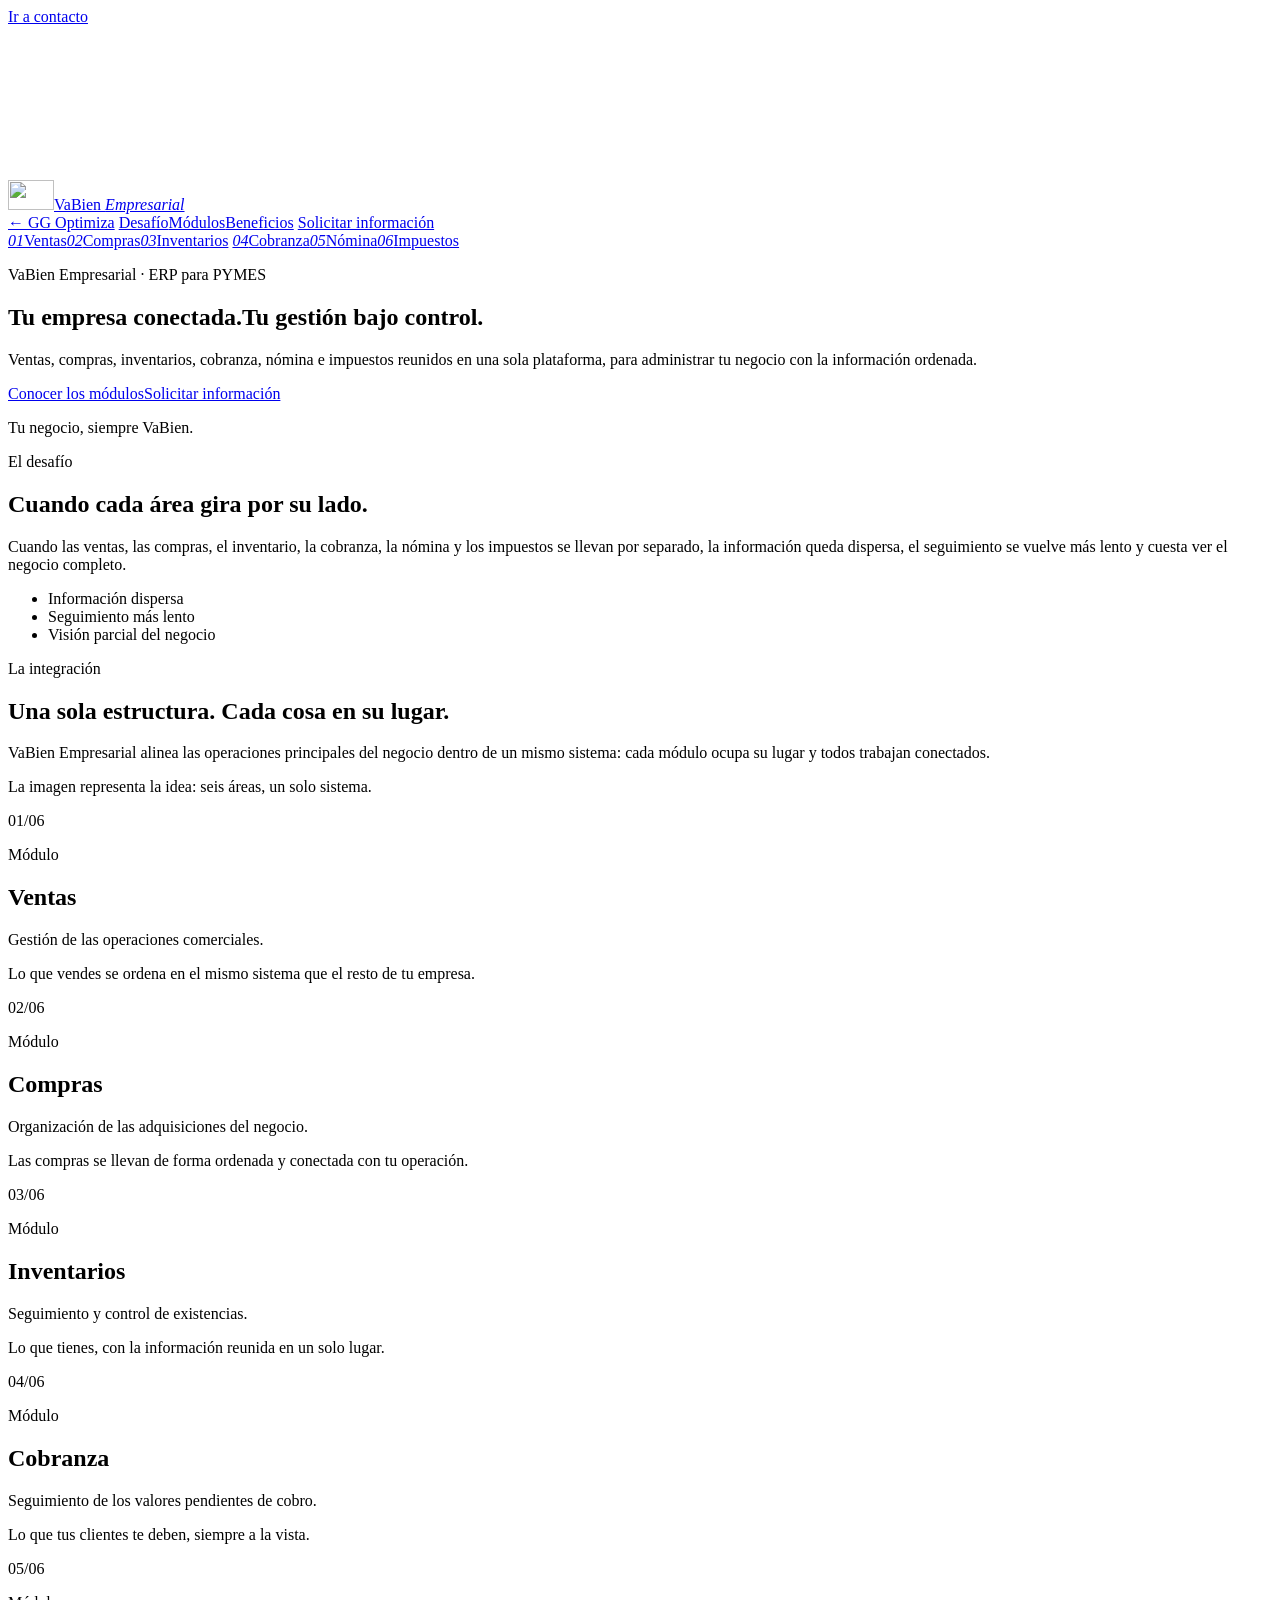
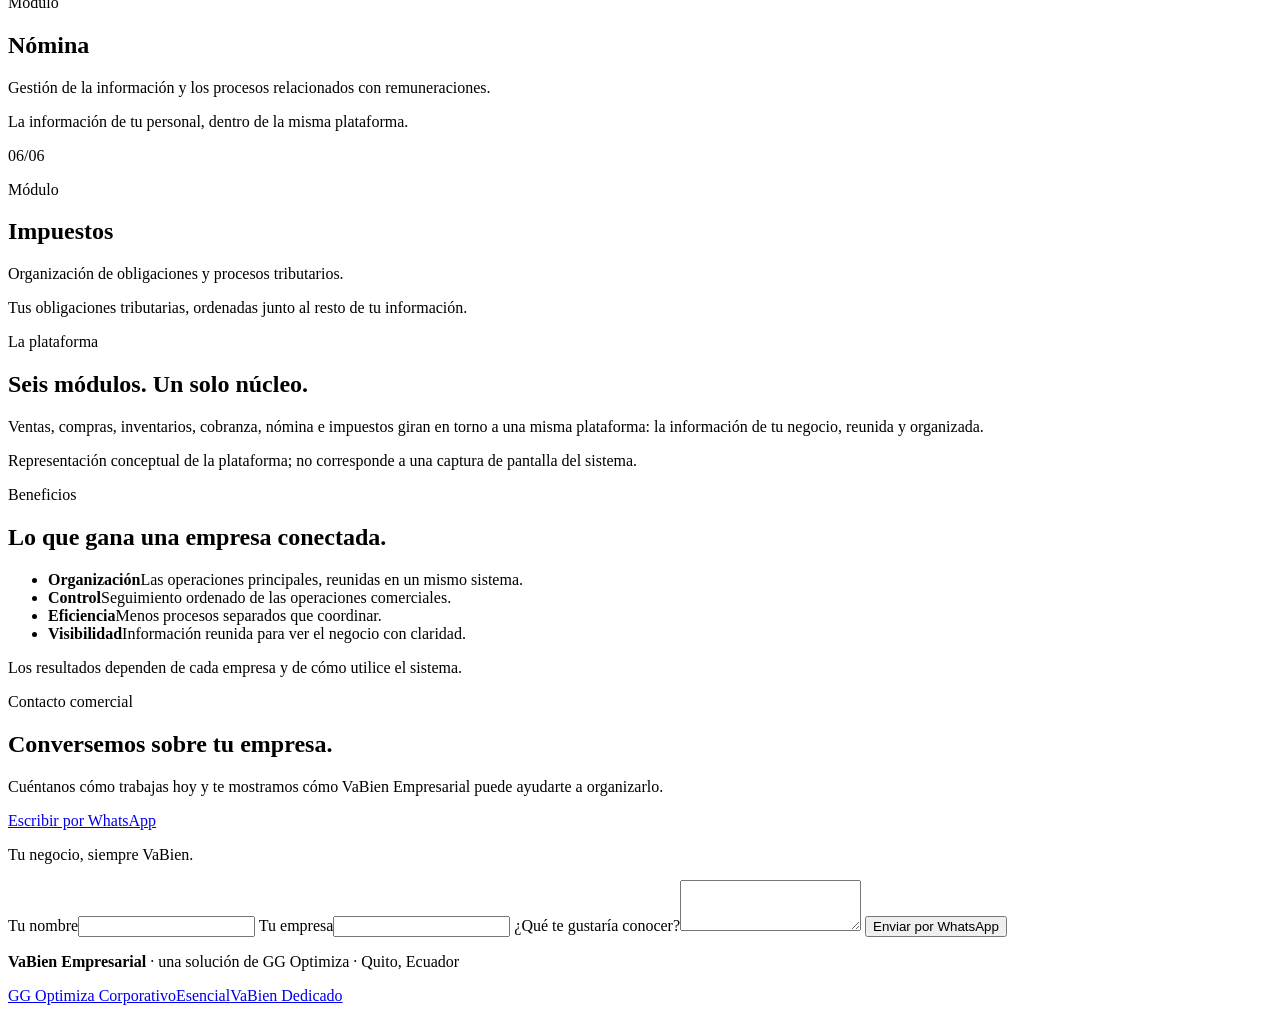
==== commit a30d602f: "Add files via upload" ====
--- a/index.html
+++ b/index.html
@@ -1,156 +1,143 @@
-<!doctype html>
+<!DOCTYPE html>
 <html lang="es">
 <head>
 <meta charset="utf-8">
 <meta name="viewport" content="width=device-width,initial-scale=1">
-<title>GGOptimiza · Inteligencia artificial a tu servicio para tus impuestos</title>
-<meta name="description" content="Emite tus comprobantes, recupera lo que hay en el SRI, arma tu declaración y recibe un aviso antes de cada fecha. $5 al mes.">
-<meta name="theme-color" content="#F7FAFF">
+<title>VaBien Empresarial · ERP para PYMES · GG Optimiza</title>
+<meta name="description" content="VaBien Empresarial: ERP integral para pequeñas y medianas empresas. Ventas, compras, inventarios, cobranza, nómina e impuestos en una sola plataforma. Tu empresa conectada. Tu gestión bajo control.">
 <link rel="preconnect" href="https://fonts.googleapis.com"><link rel="preconnect" href="https://fonts.gstatic.com" crossorigin>
-<link href="https://fonts.googleapis.com/css2?family=Bricolage+Grotesque:opsz,wght@12..96,500;12..96,700;12..96,800&family=Nunito+Sans:opsz,wght@6..12,400;6..12,600;6..12,700&display=swap" rel="stylesheet">
-<link rel="stylesheet" href="css/componentes.css">
-<link rel="stylesheet" href="css/cine.css">
+<link href="https://fonts.googleapis.com/css2?family=Sora:wght@400;600;700;800&display=swap" rel="stylesheet">
+<link rel="icon" href="img/vb-icono.png">
+<link rel="stylesheet" href="css/vb.css">
 </head>
 <body>
+<a class="saltar" href="#contacto">Ir a contacto</a>
 <div class="cielo" aria-hidden="true"></div>
-<div class="tipo" aria-hidden="true"><span>GGOptimiza</span><span>SRI</span><span>IVA</span><span>reporte</span><span>al mes</span><span>Hablemos</span></div>
+<div class="respaldo" aria-hidden="true"><i></i><i></i><i></i><i></i><i></i><i></i><b></b></div>
 <canvas id="escena" aria-hidden="true"></canvas>
+<div id="progreso" aria-hidden="true"></div>
+<div id="etq" aria-hidden="true"></div>
+
 <header>
   <div class="contenedor">
-    <a class="marca" href="#inicio" aria-label="GGOptimiza, inicio"><img src="[data-uri]" alt="" width="46" height="30">GGOptimiza</a>
+    <a class="marca" href="#inicio" aria-label="VaBien Empresarial, inicio"><img src="img/vb-icono.png" width="46" height="30" alt=""><span>VaBien <em>Empresarial</em></span></a>
     <nav aria-label="Principal">
-      <a href="#ayuda">Cómo te ayuda</a><a href="#plan">Precio</a><a href="#tablero">Tu reporte</a>
-      <a class="boton" href="#plan">Suscribirme</a>
+      <a class="volver" data-ruta="corporativo" href="#">← GG Optimiza</a>
+      <a href="#desafios">Desafío</a><a href="#m-ventas">Módulos</a><a href="#beneficios">Beneficios</a>
+      <a class="boton" href="#contacto">Solicitar información</a>
     </nav>
   </div>
 </header>
-<ol class="puntos" aria-label="Escenas"><li><a href="#inicio" aria-label="Portada"></a></li><li><a href="#ayuda" aria-label="Cómo te ayuda"></a></li><li><a href="#calendario" aria-label="Calendario"></a></li><li><a href="#tablero" aria-label="Tu reporte"></a></li><li><a href="#plan" aria-label="Precio"></a></li><li><a href="#contacto" aria-label="Contacto"></a></li></ol>
 
-<main id="inicio">
-<section class="portada luz" id="portada">
+<aside class="indice" aria-label="Módulos">
+  <a href="#m-ventas"><i>01</i>Ventas</a><a href="#m-compras"><i>02</i>Compras</a><a href="#m-inventarios"><i>03</i>Inventarios</a>
+  <a href="#m-cobranza"><i>04</i>Cobranza</a><a href="#m-nomina"><i>05</i>Nómina</a><a href="#m-impuestos"><i>06</i>Impuestos</a>
+</aside>
+
+<main>
+<section class="esc portada" id="inicio" data-esc>
   <div class="contenedor">
-    <div class="hero-texto">
-      <div class="precio-chip"><b>$5</b> al mes</div>
-      <h1>Inteligencia artificial a tu servicio para que tus impuestos se hagan casi solos.</h1>
-      <p class="lead">Emite tus comprobantes, recupera lo que hay en el SRI, arma tu declaración y recibe un aviso antes de cada fecha. Todo en una plataforma segura.</p>
-      <div class="acciones">
-        <a class="boton grande turquesa" href="#plan">Quiero suscribirme</a>
-        <button class="boton grande claro" type="button" data-abrir-chat>Pregúntale a la IA</button>
-      </div>
-      <div class="redes" id="redes"><span class="etq">Síguenos</span></div>
+    <div class="hero">
+      <p class="etiqueta">VaBien Empresarial · ERP para PYMES</p>
+      <h1><span>Tu empresa conectada.</span><span class="acento">Tu gestión bajo control.</span></h1>
+      <p class="lead">Ventas, compras, inventarios, cobranza, nómina e impuestos reunidos en una sola plataforma, para administrar tu negocio con la información ordenada.</p>
+      <div class="acciones"><a class="boton turquesa grande" href="#m-ventas">Conocer los módulos</a><a class="boton claro grande" href="#contacto">Solicitar información</a></div>
+      <p class="lema">Tu negocio, siempre VaBien.</p>
     </div>
+  </div>
+  <div class="bajar" aria-hidden="true"><span></span></div>
+</section>
+
+<section class="esc paso" id="desafios" data-esc>
+  <div class="contenedor"><div class="bloque">
+    <p class="etiqueta">El desafío</p>
+    <h2>Cuando cada área gira por su lado.</h2>
+    <p>Cuando las ventas, las compras, el inventario, la cobranza, la nómina y los impuestos se llevan por separado, la información queda dispersa, el seguimiento se vuelve más lento y cuesta ver el negocio completo.</p>
+    <ul class="trio"><li>Información dispersa</li><li>Seguimiento más lento</li><li>Visión parcial del negocio</li></ul>
+  </div></div>
+</section>
+
+<section class="esc paso" id="integracion" data-esc>
+  <div class="contenedor"><div class="bloque">
+    <p class="etiqueta">La integración</p>
+    <h2>Una sola estructura. Cada cosa en su lugar.</h2>
+    <p>VaBien Empresarial alinea las operaciones principales del negocio dentro de un mismo sistema: cada módulo ocupa su lugar y todos trabajan conectados.</p>
+    <p class="nota">La imagen representa la idea: seis áreas, un solo sistema.</p>
+  </div></div>
+</section>
+
+<section class="esc paso mod" id="m-ventas" data-esc><div class="contenedor"><div class="bloque">
+  <p class="num">01<span>/06</span></p><p class="etiqueta">Módulo</p><h2>Ventas</h2>
+  <p>Gestión de las operaciones comerciales.</p><p class="nota">Lo que vendes se ordena en el mismo sistema que el resto de tu empresa.</p></div></div></section>
+<section class="esc paso mod" id="m-compras" data-esc><div class="contenedor"><div class="bloque">
+  <p class="num">02<span>/06</span></p><p class="etiqueta">Módulo</p><h2>Compras</h2>
+  <p>Organización de las adquisiciones del negocio.</p><p class="nota">Las compras se llevan de forma ordenada y conectada con tu operación.</p></div></div></section>
+<section class="esc paso mod" id="m-inventarios" data-esc><div class="contenedor"><div class="bloque">
+  <p class="num">03<span>/06</span></p><p class="etiqueta">Módulo</p><h2>Inventarios</h2>
+  <p>Seguimiento y control de existencias.</p><p class="nota">Lo que tienes, con la información reunida en un solo lugar.</p></div></div></section>
+<section class="esc paso mod" id="m-cobranza" data-esc><div class="contenedor"><div class="bloque">
+  <p class="num">04<span>/06</span></p><p class="etiqueta">Módulo</p><h2>Cobranza</h2>
+  <p>Seguimiento de los valores pendientes de cobro.</p><p class="nota">Lo que tus clientes te deben, siempre a la vista.</p></div></div></section>
+<section class="esc paso mod" id="m-nomina" data-esc><div class="contenedor"><div class="bloque">
+  <p class="num">05<span>/06</span></p><p class="etiqueta">Módulo</p><h2>Nómina</h2>
+  <p>Gestión de la información y los procesos relacionados con remuneraciones.</p><p class="nota">La información de tu personal, dentro de la misma plataforma.</p></div></div></section>
+<section class="esc paso mod" id="m-impuestos" data-esc><div class="contenedor"><div class="bloque">
+  <p class="num">06<span>/06</span></p><p class="etiqueta">Módulo</p><h2>Impuestos</h2>
+  <p>Organización de obligaciones y procesos tributarios.</p><p class="nota">Tus obligaciones tributarias, ordenadas junto al resto de tu información.</p></div></div></section>
+
+<section class="esc paso" id="plataforma" data-esc>
+  <div class="contenedor"><div class="bloque">
+    <p class="etiqueta">La plataforma</p>
+    <h2>Seis módulos. Un solo núcleo.</h2>
+    <p>Ventas, compras, inventarios, cobranza, nómina e impuestos giran en torno a una misma plataforma: la información de tu negocio, reunida y organizada.</p>
+    <p class="nota">Representación conceptual de la plataforma; no corresponde a una captura de pantalla del sistema.</p>
+  </div></div>
+</section>
+
+<section class="esc beneficios" id="beneficios" data-esc>
+  <div class="contenedor">
+    <p class="etiqueta">Beneficios</p>
+    <h2>Lo que gana una empresa conectada.</h2>
+    <ul class="cuatro">
+      <li><b>Organización</b><span>Las operaciones principales, reunidas en un mismo sistema.</span></li>
+      <li><b>Control</b><span>Seguimiento ordenado de las operaciones comerciales.</span></li>
+      <li><b>Eficiencia</b><span>Menos procesos separados que coordinar.</span></li>
+      <li><b>Visibilidad</b><span>Información reunida para ver el negocio con claridad.</span></li>
+    </ul>
+    <p class="nota">Los resultados dependen de cada empresa y de cómo utilice el sistema.</p>
   </div>
 </section>
 
-<section class="ayuda3 noche" id="ayuda">
-  <div class="sticky"><div class="contenedor">
-    <div class="titulo-seccion"><h2>Menos trámites.<br>Más tiempo para vender.</h2><p>GGOptimiza hace por ti lo que hoy te quita las tardes.</p></div>
-    <div class="tres">
-      <article><span class="num" aria-hidden="true">01</span><h3>Tus procesos, ordenados</h3><p>Vendes, cobras y registras en un solo lugar. Se acabaron las hojas sueltas y los archivos perdidos.</p></article>
-      <article><span class="num" aria-hidden="true">02</span><h3>Cumples con el SRI sin enredarte</h3><p>Recuperamos tus comprobantes y armamos tu declaración de IVA casillero por casillero. Tú la revisas y la presentas.</p></article>
-      <article><span class="num" aria-hidden="true">03</span><h3>Te avisamos a tiempo</h3><p>Recibes una notificación en tu celular o por correo antes de cada vencimiento, con lo que falta hacer.</p></article>
+<section class="esc contacto" id="contacto" data-esc>
+  <div class="contenedor rejilla">
+    <div class="bloque">
+      <p class="etiqueta">Contacto comercial</p>
+      <h2>Conversemos sobre tu empresa.</h2>
+      <p>Cuéntanos cómo trabajas hoy y te mostramos cómo VaBien Empresarial puede ayudarte a organizarlo.</p>
+      <p class="acciones"><a class="boton turquesa grande" data-wa href="#" target="_blank" rel="noopener">Escribir por WhatsApp</a></p>
+      <p class="dato" data-dato-wa></p><p class="dato"><a data-dato-correo href="#"></a></p>
+      <p class="lema">Tu negocio, siempre VaBien.</p>
     </div>
-    <div class="pin-prog" aria-hidden="true"><i></i><i></i><i></i></div>
-  </div></div>
-</section>
-
-<section class="cal luz" id="calendario">
-  <div class="contenedor">
-    <div class="anillos" aria-live="polite">
-      <fieldset><legend>Toca el noveno dígito de tu RUC y mira cuándo vence tu IVA</legend><div class="digitos" id="digitos"></div></fieldset>
-      <fieldset><legend>Tu caso</legend><div class="casos" id="casos"></div></fieldset>
-      <svg id="anillos" viewBox="0 0 570 360" role="img" aria-labelledby="anillos-titulo">
-        <title id="anillos-titulo">Dos anillos entrelazados: el de la izquierda es el mes del próximo vencimiento y el de la derecha es el año con todos tus vencimientos.</title>
-      </svg>
-      <div class="leyenda" id="leyenda"></div>
-      <div class="proximo" id="proximo"></div>
-    </div>
-  </div>
-</section>
-
-<section class="tablero noche" id="tablero">
-  <div class="contenedor">
-    <div class="titulo-seccion"><h2>Tu negocio de un vistazo</h2><p>Un reporte que se actualiza solo. Pasa el cursor o toca un mes. Aquí ves un ejemplo con datos inventados.</p></div>
-    <div class="tab-caja">
-      <div class="kpis" id="kpis"></div>
-      <svg id="barras" class="barras" viewBox="0 0 720 260" role="img" aria-label="Ingresos y egresos de ejemplo mes a mes"></svg>
-      <div class="lectura" id="lectura" aria-live="polite"></div>
-      <div class="leyenda"><span><i style="background:var(--turquesa)"></i>Ingresos sin IVA</span><span><i style="background:var(--azul)"></i>Egresos sin IVA</span></div>
-    </div>
-  </div>
-</section>
-
-<section class="plan luz" id="plan">
-  <div class="contenedor">
-    <div>
-      <h2>Todo esto, por $5 al mes.</h2>
-      <p>Una sola suscripción mensual. Sin letra pequeña en el precio: lo que ves aquí es lo que incluye.</p>
-    </div>
-    <div class="tarjeta">
-      <div class="monto"><b>$5</b><span>al mes</span><small class="iva" id="iva-incluido">IVA incluido</small></div>
-      <ul>
-        <li><svg viewBox="0 0 24 24" aria-hidden="true"><circle cx="12" cy="12" r="11" fill="#dcf3ec"/><path d="M7 12.5l3.2 3.2L17 8.8" fill="none" stroke="#14725d" stroke-width="2.4" stroke-linecap="round" stroke-linejoin="round"/></svg><span>Plataforma segura, con tus datos separados de los de otras empresas</span></li>
-        <li><svg viewBox="0 0 24 24" aria-hidden="true"><circle cx="12" cy="12" r="11" fill="#dcf3ec"/><path d="M7 12.5l3.2 3.2L17 8.8" fill="none" stroke="#14725d" stroke-width="2.4" stroke-linecap="round" stroke-linejoin="round"/></svg><span>Emite tus comprobantes de venta<small>En piloto</small></span></li>
-        <li><svg viewBox="0 0 24 24" aria-hidden="true"><circle cx="12" cy="12" r="11" fill="#dcf3ec"/><path d="M7 12.5l3.2 3.2L17 8.8" fill="none" stroke="#14725d" stroke-width="2.4" stroke-linecap="round" stroke-linejoin="round"/></svg><span>Recupera tus comprobantes del SRI</span></li>
-        <li><svg viewBox="0 0 24 24" aria-hidden="true"><circle cx="12" cy="12" r="11" fill="#dcf3ec"/><path d="M7 12.5l3.2 3.2L17 8.8" fill="none" stroke="#14725d" stroke-width="2.4" stroke-linecap="round" stroke-linejoin="round"/></svg><span>Te arma la declaración de IVA</span></li>
-        <li><svg viewBox="0 0 24 24" aria-hidden="true"><circle cx="12" cy="12" r="11" fill="#dcf3ec"/><path d="M7 12.5l3.2 3.2L17 8.8" fill="none" stroke="#14725d" stroke-width="2.4" stroke-linecap="round" stroke-linejoin="round"/></svg><span>Te recuerda cuándo hacerla y te guía para hacerla</span></li>
-        <li><svg viewBox="0 0 24 24" aria-hidden="true"><circle cx="12" cy="12" r="11" fill="#dcf3ec"/><path d="M7 12.5l3.2 3.2L17 8.8" fill="none" stroke="#14725d" stroke-width="2.4" stroke-linecap="round" stroke-linejoin="round"/></svg><span>Reporte dinámico de cómo va tu negocio</span></li>
-        <li><svg viewBox="0 0 24 24" aria-hidden="true"><circle cx="12" cy="12" r="11" fill="#dcf3ec"/><path d="M7 12.5l3.2 3.2L17 8.8" fill="none" stroke="#14725d" stroke-width="2.4" stroke-linecap="round" stroke-linejoin="round"/></svg><span>Asistente con inteligencia artificial</span></li>
-      </ul>
-      <a class="boton grande" id="suscribir" href="#contacto">Quiero suscribirme</a>
-      <p class="nota">Te abrimos WhatsApp con tu solicitud ya escrita y te activamos la cuenta.</p>
-    </div>
-  </div>
-</section>
-
-<section class="grandes noche" id="grandes">
-  <div class="contenedor">
-    <img class="vb-logo" src="img/vb-erp_blanco.png" width="1000" height="373" alt="VB ERP — Todo VaBien">
-    <p>¿Tu empresa tiene equipo, sucursales o un proceso propio? También armamos sistemas a la medida. Escríbenos y lo conversamos.</p>
-    <a class="boton claro" href="#contacto">Hablar con GGOptimiza</a>
-  </div>
-</section>
-
-<section class="contacto noche" id="contacto">
-  <div class="contenedor">
-    <div>
-      <div class="titulo-seccion"><h2>Hablemos por WhatsApp</h2><p>Es la forma más rápida. También puedes escribirnos al correo o dejar tu mensaje aquí.</p></div>
-      <div class="medios">
-        <a class="boton grande turquesa" id="wa-directo" href="#" rel="noopener">Escribir por WhatsApp</a>
-        <span class="dato" id="dato-wa"></span>
-        <span class="dato" id="dato-correo"></span>
-      </div>
-    </div>
-    <form id="formulario" novalidate>
-      <label class="campo" for="f-nombre">Tu nombre<input id="f-nombre" autocomplete="name"></label>
-      <label class="campo" for="f-negocio">A qué se dedica tu negocio<input id="f-negocio" placeholder="Por ejemplo: vendo repuestos, soy contador independiente"></label>
-      <label class="campo" for="f-mensaje">En qué te podemos ayudar<textarea id="f-mensaje" rows="3"></textarea></label>
-      <div><button class="boton" type="submit">Preparar mi mensaje</button></div>
-      <div class="resultado" id="resultado">
-        <strong>Tu mensaje está listo.</strong>
-        <textarea id="f-texto" readonly aria-label="Mensaje listo para enviar"></textarea>
-        <div class="fila"><a class="boton" id="f-wa" href="#">Enviar por WhatsApp</a><a class="boton claro" id="f-correo" href="#">Abrir en mi correo</a><button class="boton claro" type="button" id="f-copiar">Copiar mensaje</button></div>
-        <p class="nota" id="f-nota"></p>
-      </div>
+    <form id="formulario" class="formulario" novalidate>
+      <label for="f-nombre">Tu nombre</label><input id="f-nombre" autocomplete="name" required>
+      <label for="f-empresa">Tu empresa</label><input id="f-empresa" autocomplete="organization">
+      <label for="f-mensaje">¿Qué te gustaría conocer?</label><textarea id="f-mensaje" rows="3" required></textarea>
+      <button class="boton turquesa grande" type="submit">Enviar por WhatsApp</button><p id="f-aviso" role="status"></p>
     </form>
   </div>
 </section>
 </main>
 
 <footer>
-  <div class="contenedor"><span>GGOptimiza · Quito, Ecuador</span><span>Las fechas de ejemplo siguen el calendario del SRI por noveno dígito. Confírmalas siempre en el SRI del año en curso.</span></div>
+  <div class="contenedor">
+    <p><b>VaBien Empresarial</b> · una solución de GG Optimiza · Quito, Ecuador</p>
+    <nav aria-label="Ecosistema GG Optimiza">
+      <a data-ruta="corporativo" href="#">GG Optimiza Corporativo</a><a data-ruta="esencial" href="#">Esencial</a><a data-ruta="dedicado" href="#">VaBien Dedicado</a>
+    </nav>
+  </div>
 </footer>
-
-<button class="lanzador" type="button" id="lanzador" aria-expanded="false" aria-controls="chat" data-abrir-chat><span class="punto" aria-hidden="true"><svg width="20" height="20" viewBox="0 0 24 24" fill="none" stroke="currentColor" stroke-width="2.2" stroke-linecap="round" stroke-linejoin="round"><path d="M4 5h16v11H9l-5 4z"/><path d="M9 10h6"/></svg></span><span class="t">Pregúntale a la IA</span></button>
-<section class="chat" id="chat" role="dialog" aria-label="Asistente GGOptimiza IA" style="padding:0">
-  <header><div><strong>Asistente GGOptimiza IA</strong><small>Responde sobre el plan, el SRI y tus fechas</small></div><button type="button" id="cerrar-chat" aria-label="Cerrar el asistente">×</button></header>
-  <div class="mensajes" id="mensajes" aria-live="polite"></div>
-  <div class="sugeridas" id="sugeridas"></div>
-  <form id="chat-form" autocomplete="off"><input id="chat-entrada" placeholder="Escribe tu pregunta o tu RUC" aria-label="Tu pregunta"><button type="submit">Enviar</button></form>
-  <div class="pie">Respondo con la información de esta página y las reglas del SRI por noveno dígito. No consulto los datos de tu RUC en el SRI.</div>
-</section>
-
-<script src="js/funciones.js"></script>
-<script src="js/cine.js"></script>
+<script src="js/config.js"></script>
+<script src="js/app.js"></script>
+<script src="js/escena.js"></script>
 </body>
 </html>
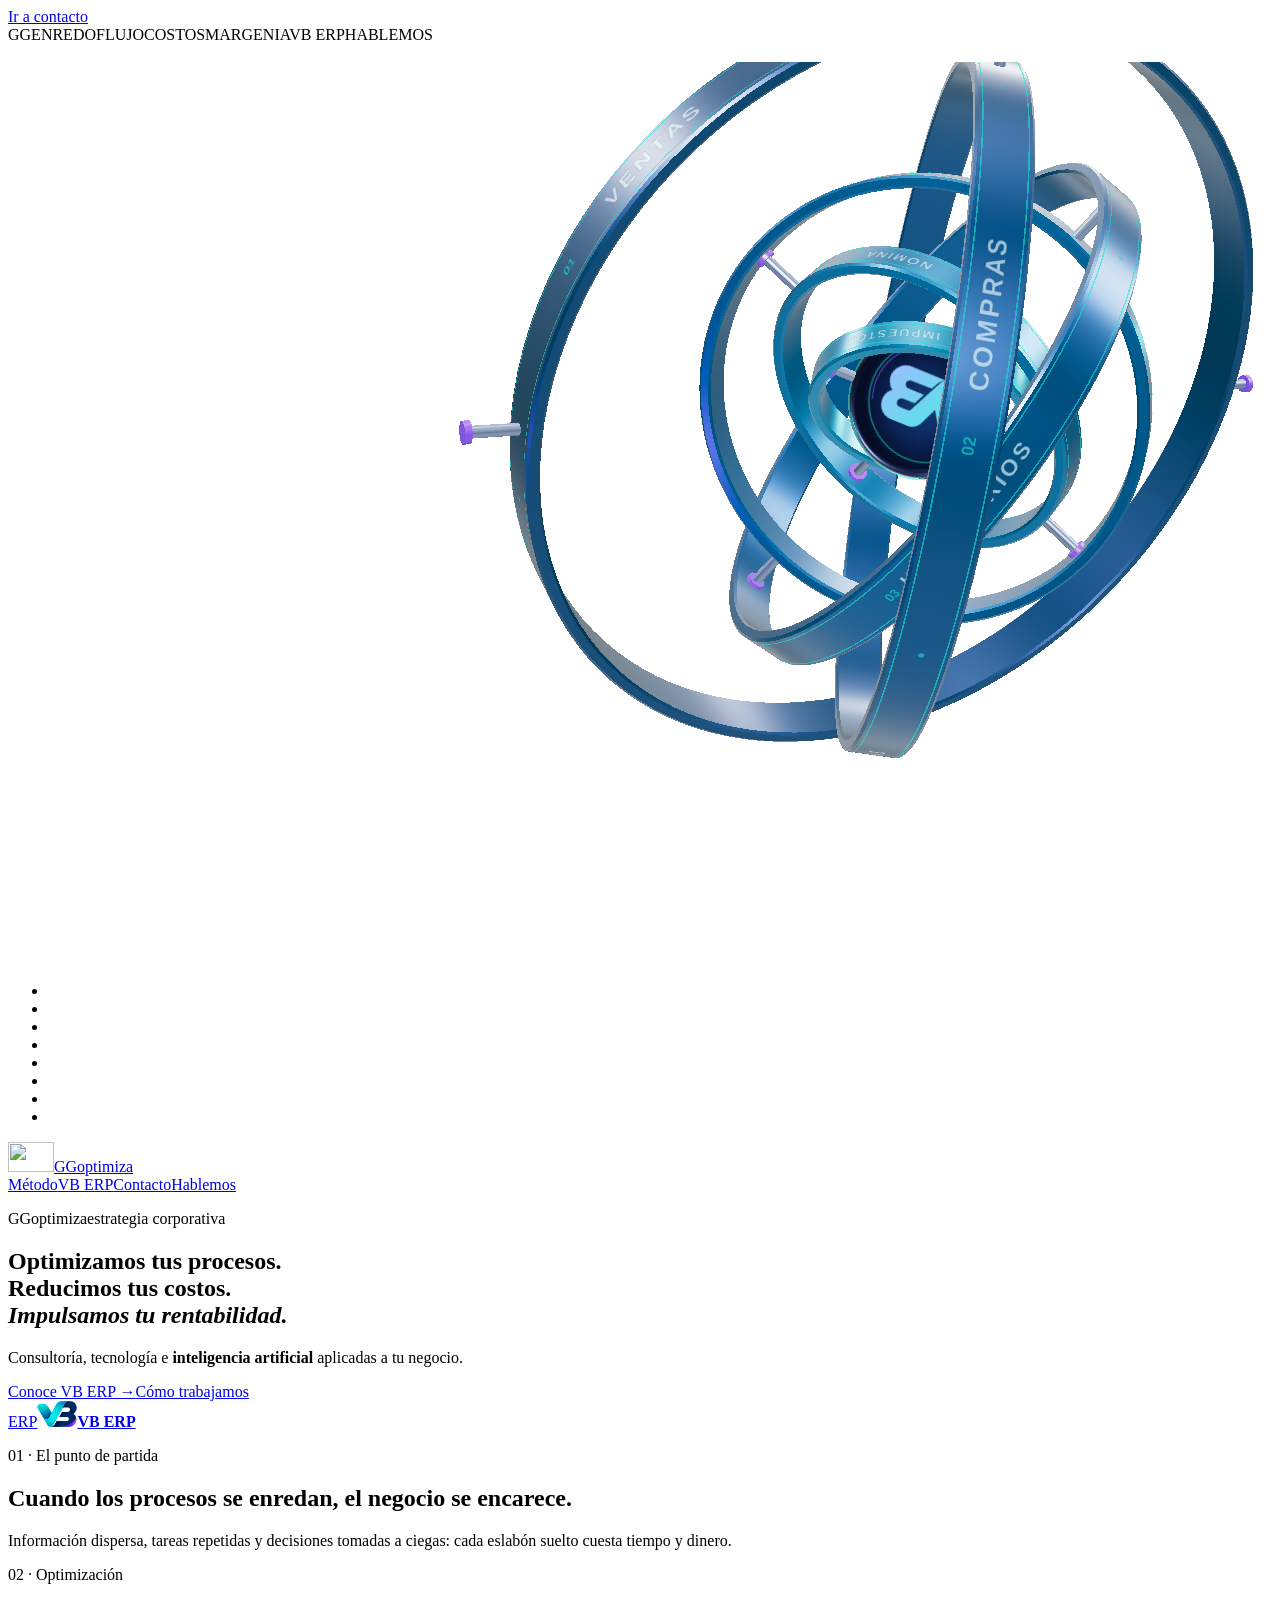
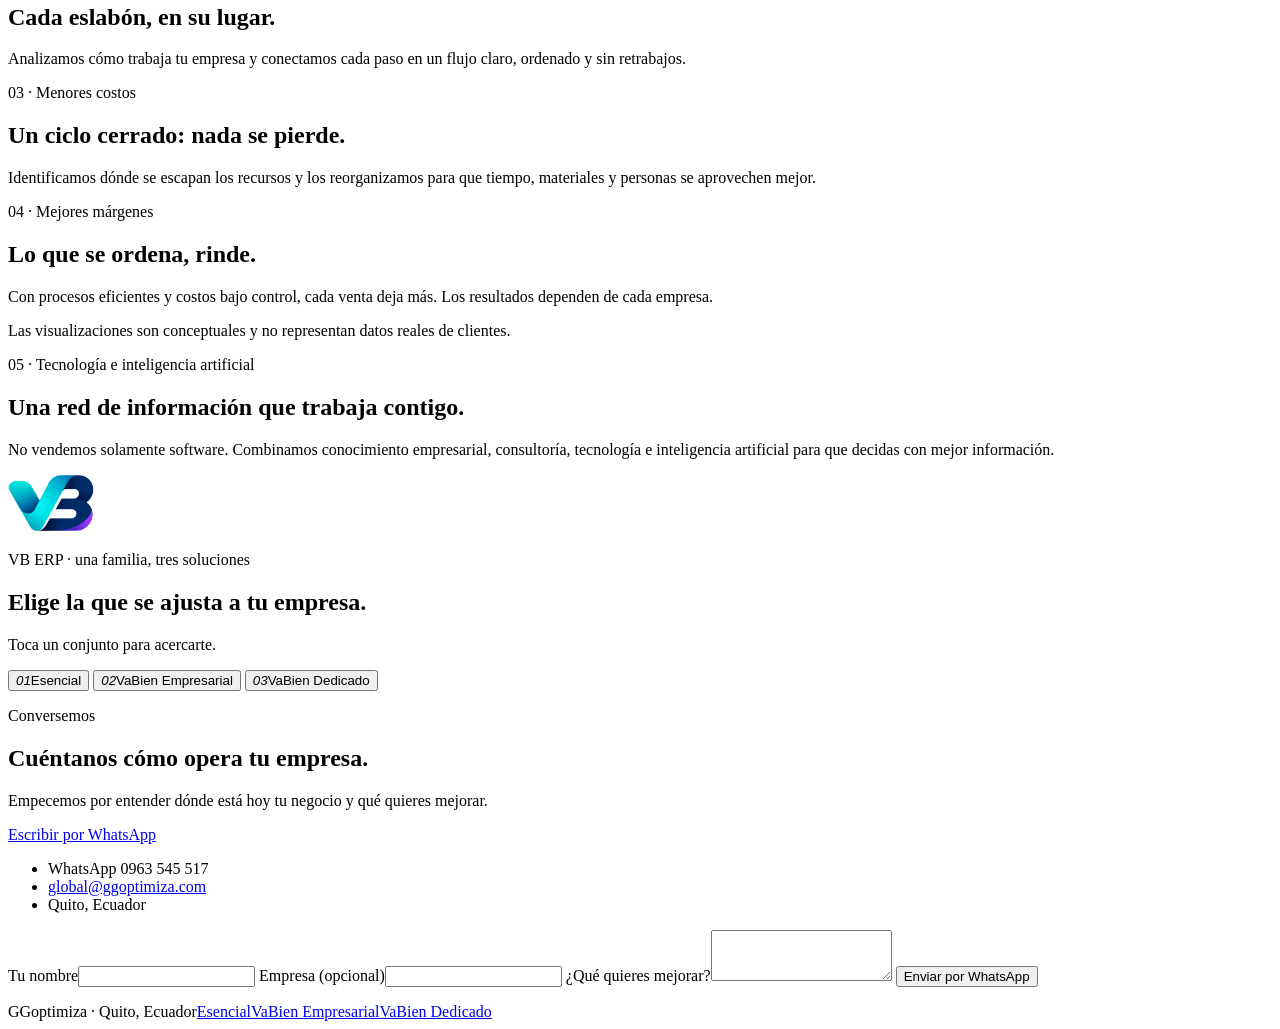
==== commit 60e8524c: "Add files via upload" ====
--- a/index.html
+++ b/index.html
@@ -3,139 +3,104 @@
 <head>
 <meta charset="utf-8">
 <meta name="viewport" content="width=device-width,initial-scale=1">
-<title>VaBien Empresarial · ERP para PYMES · GG Optimiza</title>
-<meta name="description" content="VaBien Empresarial: ERP integral para pequeñas y medianas empresas. Ventas, compras, inventarios, cobranza, nómina e impuestos en una sola plataforma. Tu empresa conectada. Tu gestión bajo control.">
+<title>GG Optimiza · Optimizamos tus procesos, reducimos tus costos, impulsamos tu rentabilidad</title>
+<meta name="description" content="GG Optimiza: consultoría, tecnología e inteligencia artificial aplicadas a tu negocio. Casa de VB ERP: Esencial, VaBien Empresarial y VaBien Dedicado.">
 <link rel="preconnect" href="https://fonts.googleapis.com"><link rel="preconnect" href="https://fonts.gstatic.com" crossorigin>
-<link href="https://fonts.googleapis.com/css2?family=Sora:wght@400;600;700;800&display=swap" rel="stylesheet">
-<link rel="icon" href="img/vb-icono.png">
-<link rel="stylesheet" href="css/vb.css">
+<link href="https://fonts.googleapis.com/css2?family=Sora:wght@400;600;700;800&family=Outfit:ital,wght@0,400;0,800&display=swap" rel="stylesheet">
+<link rel="icon" href="img/gg-logo-tarjeta.png">
+<link rel="stylesheet" href="css/corp.css">
 </head>
 <body>
 <a class="saltar" href="#contacto">Ir a contacto</a>
 <div class="cielo" aria-hidden="true"></div>
-<div class="respaldo" aria-hidden="true"><i></i><i></i><i></i><i></i><i></i><i></i><b></b></div>
+<div class="tipo" aria-hidden="true"><span>GG</span><span>ENREDO</span><span>FLUJO</span><span>COSTOS</span><span>MARGEN</span><span>IA</span><span>VB ERP</span><span>HABLEMOS</span></div>
+<div class="respaldo" aria-hidden="true"><img src="img/gg-logo-tarjeta.png" alt=""></div>
 <canvas id="escena" aria-hidden="true"></canvas>
 <div id="progreso" aria-hidden="true"></div>
-<div id="etq" aria-hidden="true"></div>
+<p id="fig" aria-hidden="true"></p>
+<ul class="puntos" aria-label="Escenas"><li><a href="#inicio" aria-label="Inicio"></a></li><li><a href="#enredo" aria-label="El enredo"></a></li><li><a href="#flujo" aria-label="El flujo"></a></li><li><a href="#costos" aria-label="Costos"></a></li><li><a href="#margenes" aria-label="Márgenes"></a></li><li><a href="#ia" aria-label="Tecnología e IA"></a></li><li><a href="#soluciones" aria-label="VB ERP"></a></li><li><a href="#contacto" aria-label="Contacto"></a></li></ul>
 
-<header>
-  <div class="contenedor">
-    <a class="marca" href="#inicio" aria-label="VaBien Empresarial, inicio"><img src="img/vb-icono.png" width="46" height="30" alt=""><span>VaBien <em>Empresarial</em></span></a>
-    <nav aria-label="Principal">
-      <a class="volver" data-ruta="corporativo" href="#">← GG Optimiza</a>
-      <a href="#desafios">Desafío</a><a href="#m-ventas">Módulos</a><a href="#beneficios">Beneficios</a>
-      <a class="boton" href="#contacto">Solicitar información</a>
-    </nav>
-  </div>
-</header>
-
-<aside class="indice" aria-label="Módulos">
-  <a href="#m-ventas"><i>01</i>Ventas</a><a href="#m-compras"><i>02</i>Compras</a><a href="#m-inventarios"><i>03</i>Inventarios</a>
-  <a href="#m-cobranza"><i>04</i>Cobranza</a><a href="#m-nomina"><i>05</i>Nómina</a><a href="#m-impuestos"><i>06</i>Impuestos</a>
-</aside>
+<header><div class="contenedor">
+  <a class="marca" href="#inicio" aria-label="GGoptimiza, inicio"><img src="img/gg-logo-tarjeta.png" width="46" height="30" alt=""><span class="wm">GGoptimiza</span></a>
+  <nav aria-label="Principal"><a href="#flujo">Método</a><a href="#soluciones">VB ERP</a><a href="#contacto">Contacto</a><a class="boton" href="#contacto">Hablemos</a></nav>
+</div></header>
 
 <main>
-<section class="esc portada" id="inicio" data-esc>
-  <div class="contenedor">
-    <div class="hero">
-      <p class="etiqueta">VaBien Empresarial · ERP para PYMES</p>
-      <h1><span>Tu empresa conectada.</span><span class="acento">Tu gestión bajo control.</span></h1>
-      <p class="lead">Ventas, compras, inventarios, cobranza, nómina e impuestos reunidos en una sola plataforma, para administrar tu negocio con la información ordenada.</p>
-      <div class="acciones"><a class="boton turquesa grande" href="#m-ventas">Conocer los módulos</a><a class="boton claro grande" href="#contacto">Solicitar información</a></div>
-      <p class="lema">Tu negocio, siempre VaBien.</p>
-    </div>
+<section class="esc portada" id="inicio" data-esc><div class="contenedor"><div class="bloque hero">
+  <p class="etiqueta etq-marca"><span class="wm">GGoptimiza</span><span class="tg">estrategia corporativa</span></p>
+  <h1>Optimizamos tus procesos.<br>Reducimos tus costos.<br><em>Impulsamos tu rentabilidad.</em></h1>
+  <p class="lead">Consultoría, tecnología e <strong>inteligencia artificial</strong> aplicadas a tu negocio.</p>
+  <div class="acciones"><a class="boton grande" href="#soluciones">Conoce VB ERP →</a><a class="boton ghost grande" href="#enredo">Cómo trabajamos</a></div>
+  <a class="chip-erp" href="#soluciones" aria-label="VB ERP, nuestras soluciones"><span>ERP</span><i></i><img src="img/vb-icono.png" alt="VaBien" height="26"><b>VB ERP</b></a>
+</div></div></section>
+
+<section class="esc paso" id="enredo" data-esc><div class="contenedor"><div class="bloque">
+  <p class="etiqueta">01 · El punto de partida</p>
+  <h2>Cuando los procesos se enredan, el negocio se encarece.</h2>
+  <p>Información dispersa, tareas repetidas y decisiones tomadas a ciegas: cada eslabón suelto cuesta tiempo y dinero.</p>
+</div></div></section>
+
+<section class="esc paso der" id="flujo" data-esc><div class="contenedor"><div class="bloque">
+  <p class="etiqueta">02 · Optimización</p>
+  <h2>Cada eslabón, en su lugar.</h2>
+  <p>Analizamos cómo trabaja tu empresa y conectamos cada paso en un flujo claro, ordenado y sin retrabajos.</p>
+</div></div></section>
+
+<section class="esc paso" id="costos" data-esc><div class="contenedor"><div class="bloque">
+  <p class="etiqueta">03 · Menores costos</p>
+  <h2>Un ciclo cerrado: nada se pierde.</h2>
+  <p>Identificamos dónde se escapan los recursos y los reorganizamos para que tiempo, materiales y personas se aprovechen mejor.</p>
+</div></div></section>
+
+<section class="esc paso der" id="margenes" data-esc><div class="contenedor"><div class="bloque">
+  <p class="etiqueta">04 · Mejores márgenes</p>
+  <h2>Lo que se ordena, rinde.</h2>
+  <p>Con procesos eficientes y costos bajo control, cada venta deja más. Los resultados dependen de cada empresa.</p>
+  <p class="nota-chica">Las visualizaciones son conceptuales y no representan datos reales de clientes.</p>
+</div></div></section>
+
+<section class="esc paso" id="ia" data-esc><div class="contenedor"><div class="bloque">
+  <p class="etiqueta">05 · Tecnología e inteligencia artificial</p>
+  <h2>Una red de información que trabaja contigo.</h2>
+  <p>No vendemos solamente software. Combinamos conocimiento empresarial, consultoría, tecnología e inteligencia artificial para que decidas con mejor información.</p>
+</div></div></section>
+
+<section class="esc soluciones" id="soluciones" data-esc>
+  <div class="contenedor sol-cab">
+    <img class="sol-logo" src="img/vb-icono.png" alt="VaBien" height="56">
+    <p class="etiqueta">VB ERP · una familia, tres soluciones</p>
+    <h2>Elige la que se ajusta a tu empresa.</h2>
+    <p class="nota">Toca un conjunto para acercarte. <button id="ver-todas" type="button" hidden>Ver las tres</button></p>
   </div>
-  <div class="bajar" aria-hidden="true"><span></span></div>
-</section>
-
-<section class="esc paso" id="desafios" data-esc>
-  <div class="contenedor"><div class="bloque">
-    <p class="etiqueta">El desafío</p>
-    <h2>Cuando cada área gira por su lado.</h2>
-    <p>Cuando las ventas, las compras, el inventario, la cobranza, la nómina y los impuestos se llevan por separado, la información queda dispersa, el seguimiento se vuelve más lento y cuesta ver el negocio completo.</p>
-    <ul class="trio"><li>Información dispersa</li><li>Seguimiento más lento</li><li>Visión parcial del negocio</li></ul>
-  </div></div>
-</section>
-
-<section class="esc paso" id="integracion" data-esc>
-  <div class="contenedor"><div class="bloque">
-    <p class="etiqueta">La integración</p>
-    <h2>Una sola estructura. Cada cosa en su lugar.</h2>
-    <p>VaBien Empresarial alinea las operaciones principales del negocio dentro de un mismo sistema: cada módulo ocupa su lugar y todos trabajan conectados.</p>
-    <p class="nota">La imagen representa la idea: seis áreas, un solo sistema.</p>
-  </div></div>
-</section>
-
-<section class="esc paso mod" id="m-ventas" data-esc><div class="contenedor"><div class="bloque">
-  <p class="num">01<span>/06</span></p><p class="etiqueta">Módulo</p><h2>Ventas</h2>
-  <p>Gestión de las operaciones comerciales.</p><p class="nota">Lo que vendes se ordena en el mismo sistema que el resto de tu empresa.</p></div></div></section>
-<section class="esc paso mod" id="m-compras" data-esc><div class="contenedor"><div class="bloque">
-  <p class="num">02<span>/06</span></p><p class="etiqueta">Módulo</p><h2>Compras</h2>
-  <p>Organización de las adquisiciones del negocio.</p><p class="nota">Las compras se llevan de forma ordenada y conectada con tu operación.</p></div></div></section>
-<section class="esc paso mod" id="m-inventarios" data-esc><div class="contenedor"><div class="bloque">
-  <p class="num">03<span>/06</span></p><p class="etiqueta">Módulo</p><h2>Inventarios</h2>
-  <p>Seguimiento y control de existencias.</p><p class="nota">Lo que tienes, con la información reunida en un solo lugar.</p></div></div></section>
-<section class="esc paso mod" id="m-cobranza" data-esc><div class="contenedor"><div class="bloque">
-  <p class="num">04<span>/06</span></p><p class="etiqueta">Módulo</p><h2>Cobranza</h2>
-  <p>Seguimiento de los valores pendientes de cobro.</p><p class="nota">Lo que tus clientes te deben, siempre a la vista.</p></div></div></section>
-<section class="esc paso mod" id="m-nomina" data-esc><div class="contenedor"><div class="bloque">
-  <p class="num">05<span>/06</span></p><p class="etiqueta">Módulo</p><h2>Nómina</h2>
-  <p>Gestión de la información y los procesos relacionados con remuneraciones.</p><p class="nota">La información de tu personal, dentro de la misma plataforma.</p></div></div></section>
-<section class="esc paso mod" id="m-impuestos" data-esc><div class="contenedor"><div class="bloque">
-  <p class="num">06<span>/06</span></p><p class="etiqueta">Módulo</p><h2>Impuestos</h2>
-  <p>Organización de obligaciones y procesos tributarios.</p><p class="nota">Tus obligaciones tributarias, ordenadas junto al resto de tu información.</p></div></div></section>
-
-<section class="esc paso" id="plataforma" data-esc>
-  <div class="contenedor"><div class="bloque">
-    <p class="etiqueta">La plataforma</p>
-    <h2>Seis módulos. Un solo núcleo.</h2>
-    <p>Ventas, compras, inventarios, cobranza, nómina e impuestos giran en torno a una misma plataforma: la información de tu negocio, reunida y organizada.</p>
-    <p class="nota">Representación conceptual de la plataforma; no corresponde a una captura de pantalla del sistema.</p>
-  </div></div>
-</section>
-
-<section class="esc beneficios" id="beneficios" data-esc>
-  <div class="contenedor">
-    <p class="etiqueta">Beneficios</p>
-    <h2>Lo que gana una empresa conectada.</h2>
-    <ul class="cuatro">
-      <li><b>Organización</b><span>Las operaciones principales, reunidas en un mismo sistema.</span></li>
-      <li><b>Control</b><span>Seguimiento ordenado de las operaciones comerciales.</span></li>
-      <li><b>Eficiencia</b><span>Menos procesos separados que coordinar.</span></li>
-      <li><b>Visibilidad</b><span>Información reunida para ver el negocio con claridad.</span></li>
-    </ul>
-    <p class="nota">Los resultados dependen de cada empresa y de cómo utilice el sistema.</p>
+  <div class="etq-sol-wrap">
+    <button class="etq-sol" type="button" aria-pressed="false"><i>01</i>Esencial</button>
+    <button class="etq-sol" type="button" aria-pressed="false"><i>02</i>VaBien Empresarial</button>
+    <button class="etq-sol" type="button" aria-pressed="false"><i>03</i>VaBien Dedicado</button>
+  </div>
+  <div id="detalle" aria-live="polite">
+    <div data-sol hidden><h3>Esencial</h3><p>Ventas, compras e impuestos: lo fundamental para ordenar la gestión diaria.</p><a class="boton" data-ruta="esencial" href="#">Conocer Esencial →</a></div>
+    <div data-sol hidden><h3>VaBien Empresarial</h3><p>ERP para PYMES: ventas, compras, inventarios, cobranza, nómina e impuestos en un solo sistema.</p><a class="boton" data-ruta="empresarial" href="#">Conocer VaBien Empresarial →</a></div>
+    <div data-sol hidden><h3>VaBien Dedicado</h3><p>ERP desarrollado o adaptado a las necesidades específicas de tu empresa.</p><a class="boton" data-ruta="dedicado" href="#">Conocer VaBien Dedicado →</a></div>
   </div>
 </section>
 
-<section class="esc contacto" id="contacto" data-esc>
-  <div class="contenedor rejilla">
-    <div class="bloque">
-      <p class="etiqueta">Contacto comercial</p>
-      <h2>Conversemos sobre tu empresa.</h2>
-      <p>Cuéntanos cómo trabajas hoy y te mostramos cómo VaBien Empresarial puede ayudarte a organizarlo.</p>
-      <p class="acciones"><a class="boton turquesa grande" data-wa href="#" target="_blank" rel="noopener">Escribir por WhatsApp</a></p>
-      <p class="dato" data-dato-wa></p><p class="dato"><a data-dato-correo href="#"></a></p>
-      <p class="lema">Tu negocio, siempre VaBien.</p>
-    </div>
-    <form id="formulario" class="formulario" novalidate>
-      <label for="f-nombre">Tu nombre</label><input id="f-nombre" autocomplete="name" required>
-      <label for="f-empresa">Tu empresa</label><input id="f-empresa" autocomplete="organization">
-      <label for="f-mensaje">¿Qué te gustaría conocer?</label><textarea id="f-mensaje" rows="3" required></textarea>
-      <button class="boton turquesa grande" type="submit">Enviar por WhatsApp</button><p id="f-aviso" role="status"></p>
-    </form>
+<section class="esc contacto" id="contacto" data-esc><div class="contenedor"><div class="con-grid">
+  <div>
+    <p class="etiqueta">Conversemos</p>
+    <h2>Cuéntanos cómo opera tu empresa.</h2>
+    <p>Empecemos por entender dónde está hoy tu negocio y qué quieres mejorar.</p>
+    <div class="acciones"><a class="boton grande" data-wa href="#">Escribir por WhatsApp</a></div>
+    <ul class="datos"><li data-dato-wa></li><li><a data-dato-correo href="#"></a></li><li>Quito, Ecuador</li></ul>
   </div>
-</section>
+  <form id="formulario" novalidate>
+    <label for="f-nombre">Tu nombre</label><input id="f-nombre" autocomplete="name">
+    <label for="f-empresa">Empresa (opcional)</label><input id="f-empresa" autocomplete="organization">
+    <label for="f-mensaje">¿Qué quieres mejorar?</label><textarea id="f-mensaje" rows="3"></textarea>
+    <button class="boton" type="submit">Enviar por WhatsApp</button><p id="f-aviso" role="status"></p>
+  </form>
+</div></div></section>
 </main>
-
-<footer>
-  <div class="contenedor">
-    <p><b>VaBien Empresarial</b> · una solución de GG Optimiza · Quito, Ecuador</p>
-    <nav aria-label="Ecosistema GG Optimiza">
-      <a data-ruta="corporativo" href="#">GG Optimiza Corporativo</a><a data-ruta="esencial" href="#">Esencial</a><a data-ruta="dedicado" href="#">VaBien Dedicado</a>
-    </nav>
-  </div>
-</footer>
+<footer><div class="contenedor"><span><span class="wm">GGoptimiza</span> · Quito, Ecuador</span><span class="pie-nav"><a data-ruta="esencial" href="#">Esencial</a><a data-ruta="empresarial" href="#">VaBien Empresarial</a><a data-ruta="dedicado" href="#">VaBien Dedicado</a></span></div></footer>
 <script src="js/config.js"></script>
 <script src="js/app.js"></script>
 <script src="js/escena.js"></script>
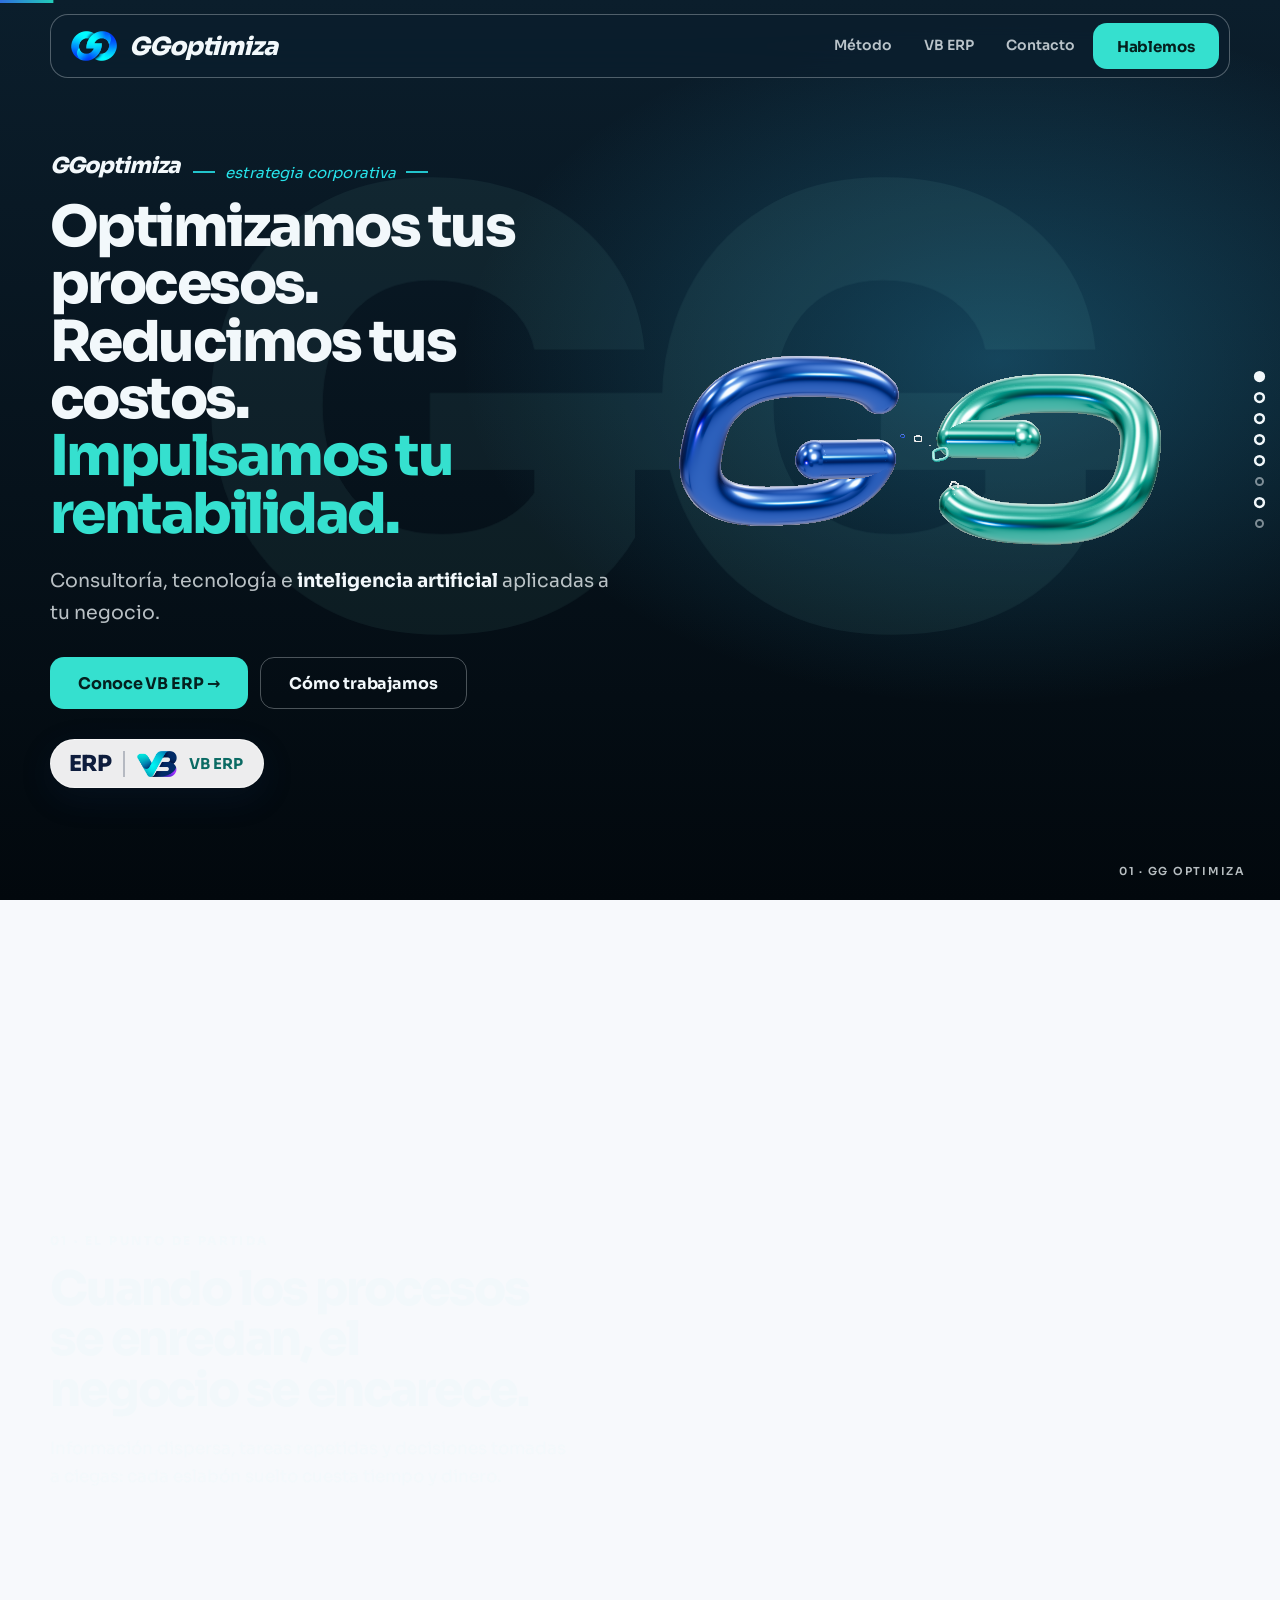
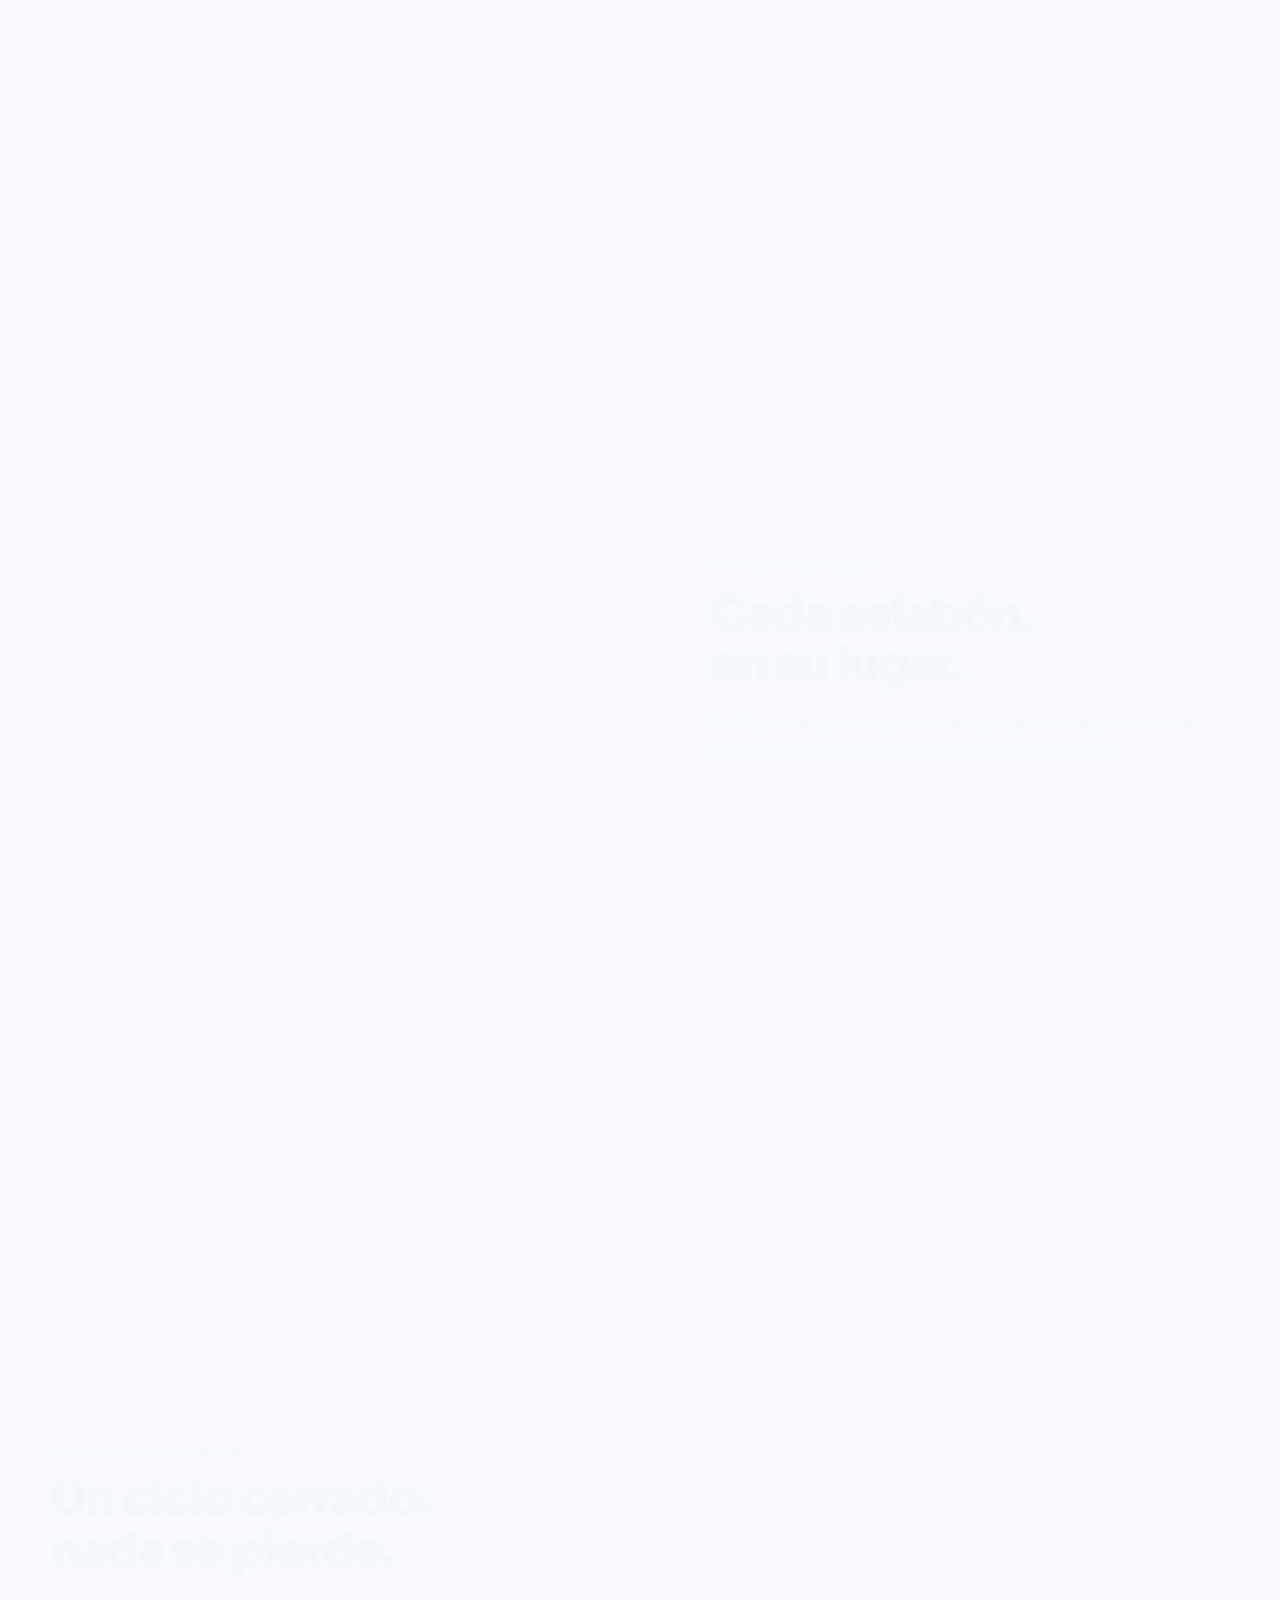
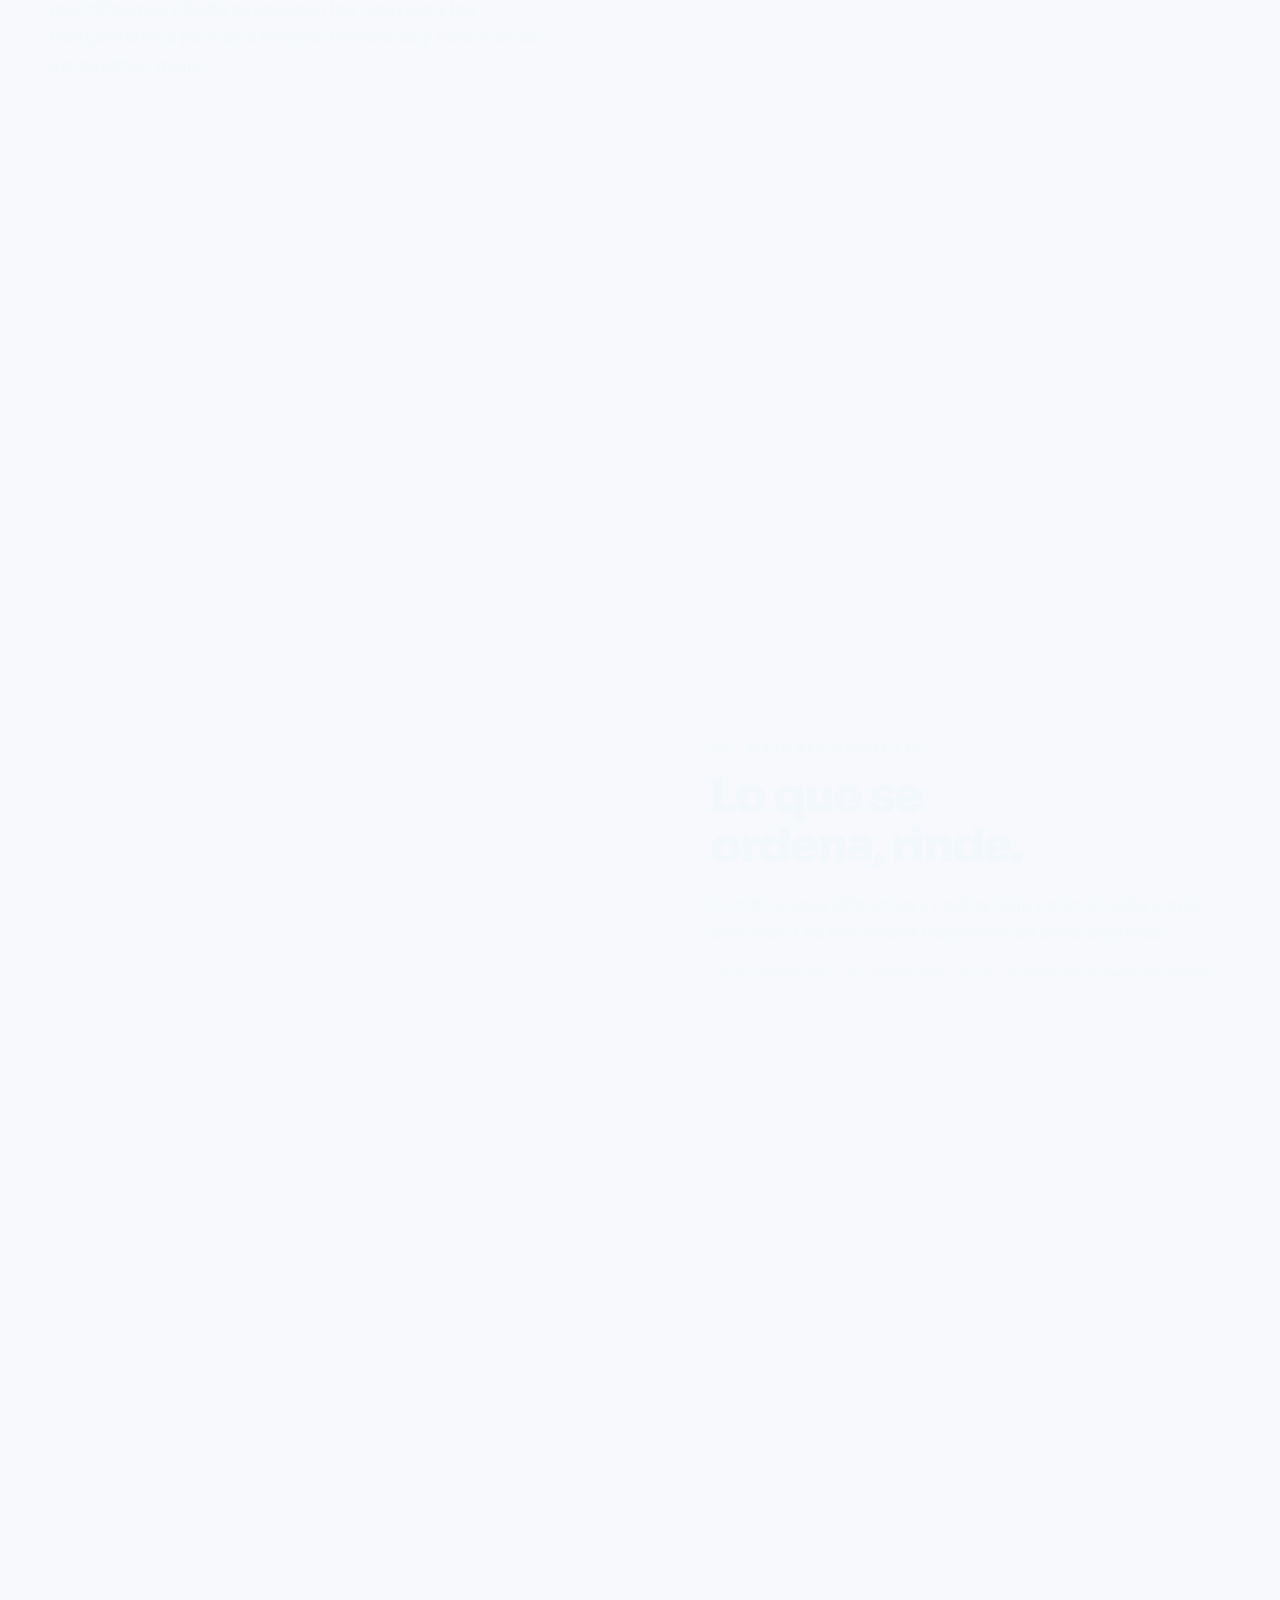
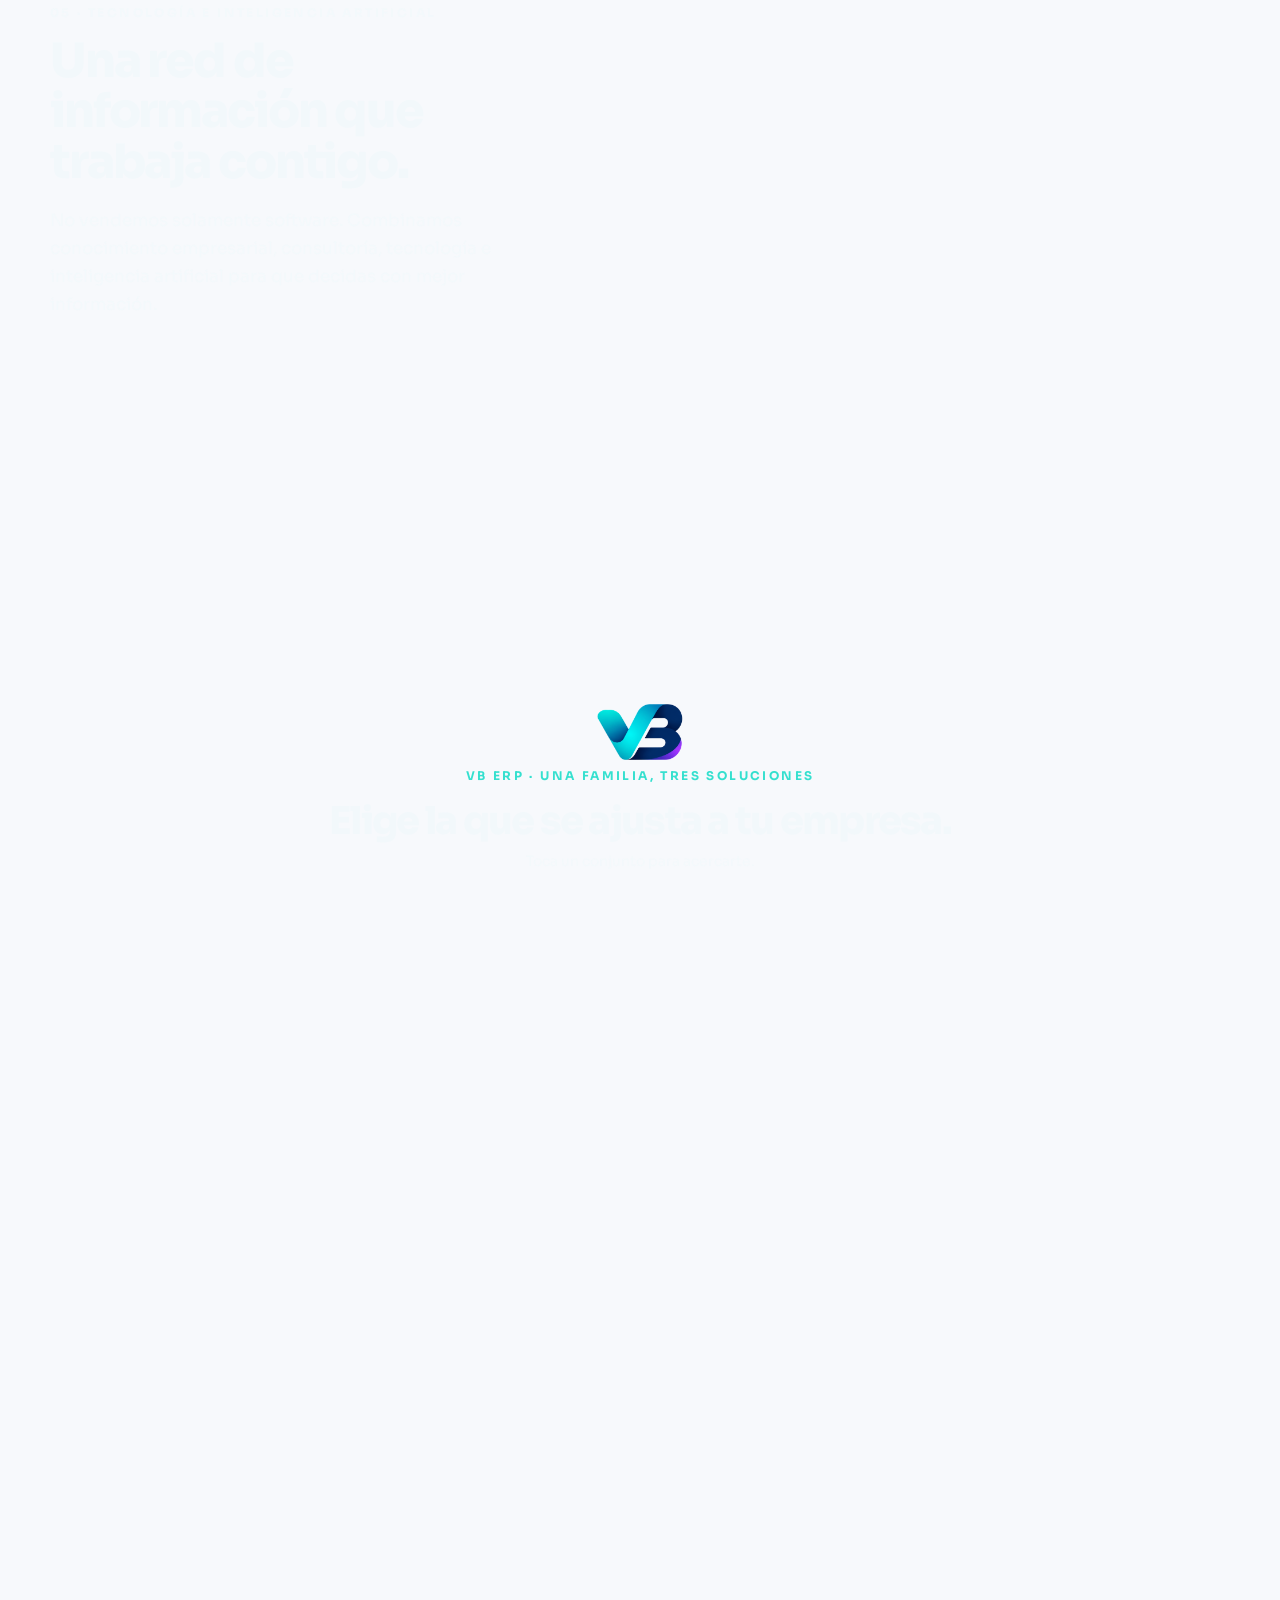
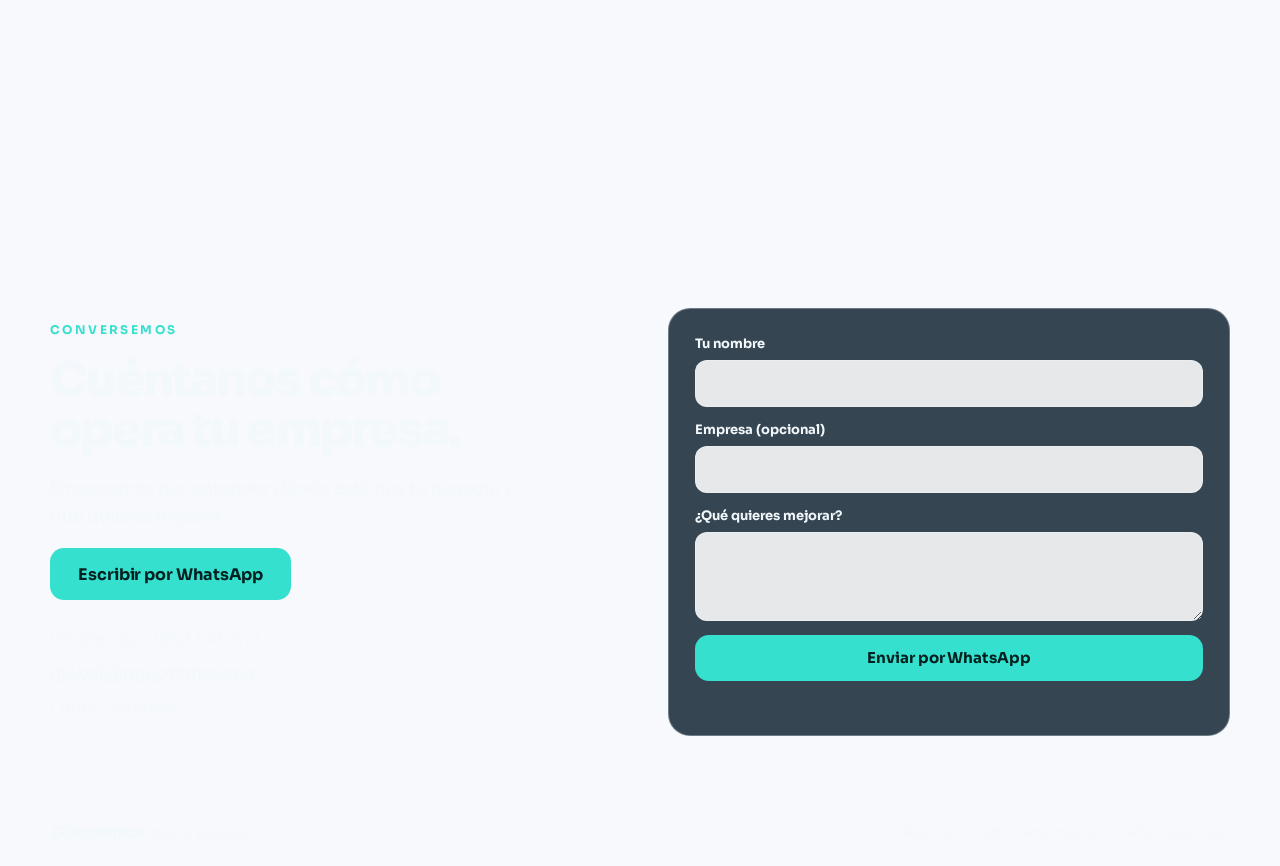
==== commit c5b946c2: "Add files via upload" ====
--- a/index.html
+++ b/index.html
@@ -103,6 +103,8 @@
 <footer><div class="contenedor"><span><span class="wm">GGoptimiza</span> · Quito, Ecuador</span><span class="pie-nav"><a data-ruta="esencial" href="#">Esencial</a><a data-ruta="empresarial" href="#">VaBien Empresarial</a><a data-ruta="dedicado" href="#">VaBien Dedicado</a></span></div></footer>
 <script src="js/config.js"></script>
 <script src="js/app.js"></script>
+<script>window.GG_AUTO={raiz:true,parar:6};</script>
+<script src="js/gg-auto.js"></script>
 <script src="js/escena.js"></script>
 </body>
 </html>
--- a/css/corp.css
+++ b/css/corp.css
@@ -0,0 +1,79 @@
+/* GG Optimiza Corporativo · GG Cinema Web. Capas: cielo(0) · palabra gigante(1) · canvas(2) · contenido(3) · cabecera(30) */
+:root{--tx:#0e1d3d;--tx2:rgba(14,29,61,.76);--linea:rgba(14,29,61,.3);--hbg:rgba(247,249,252,.82);--btn:#0c8f86;--btnt:#fff;--punto:#0e1d3d;--fm:"Outfit","Sora",system-ui,sans-serif;--f:"Sora","Segoe UI",system-ui,-apple-system,sans-serif;--ease:cubic-bezier(.2,.7,.2,1)}
+*{box-sizing:border-box}html{scroll-behavior:auto}
+body{margin:0;background:#f7f9fc;color:var(--tx);font:400 17px/1.65 var(--f);-webkit-font-smoothing:antialiased;overflow-x:clip;position:relative;transition:opacity .2s}
+.saliendo body{opacity:0}
+a{color:inherit}:focus-visible{outline:3px solid var(--btn);outline-offset:3px}
+.saltar{position:fixed;left:12px;top:-60px;z-index:80;background:#35e0cf;color:#04201f;padding:10px 16px;border-radius:10px;font-weight:700;text-decoration:none}.saltar:focus{top:12px}
+.cielo{position:fixed;inset:0;z-index:0;pointer-events:none;background:radial-gradient(60% 55% at var(--gx,75%) var(--gy,40%),var(--gc,rgba(40,200,190,.3)),transparent 70%),linear-gradient(180deg,var(--c1,#f7f9fc),var(--c2,#c9dfec))}
+.tipo{position:fixed;inset:0;z-index:1;pointer-events:none;overflow:hidden}
+.tipo span{position:absolute;left:0;right:0;top:50%;margin-top:-.42em;text-align:center;white-space:nowrap;font:800 24vw/.8 var(--f);letter-spacing:-.07em;opacity:0;will-change:transform,opacity}
+.tipo span:nth-child(1){font-size:46vw}.tipo span:nth-child(7){font-size:30vw}.tipo span:nth-child(8){font-size:19vw}.tipo span:nth-child(6){font-size:44vw}
+#escena{position:fixed;inset:0;width:100%;height:100%;z-index:2;display:block;pointer-events:none}
+html.js-3d #escena{pointer-events:auto}
+main{position:relative;z-index:3;pointer-events:none}main a,main button,main form,main .bloque,main .sol-cab,main #detalle,main .etq-sol{pointer-events:auto}
+.respaldo{display:none}
+html.sin-3d .respaldo{display:grid;position:fixed;inset:0;z-index:2;align-items:center;justify-items:end;padding-right:7vw;opacity:.9}html.sin-3d .respaldo img{width:min(36vw,480px)}@media (max-width:860px){html.sin-3d .respaldo{justify-items:center;align-items:start;padding:90px 0 0}html.sin-3d .respaldo img{width:60vw}}
+.contenedor{width:min(1180px,100% - 48px);margin-inline:auto}
+#progreso{position:fixed;left:0;top:0;height:3px;width:100%;transform-origin:0 50%;transform:scaleX(0);background:linear-gradient(90deg,#2f6fe0,#22cdb9);z-index:40}
+#fig{position:fixed;right:34px;bottom:22px;margin:0;z-index:25;font:600 11px var(--f);letter-spacing:.16em;text-transform:uppercase;color:var(--tx2)}
+.puntos{position:fixed;right:16px;top:50%;transform:translateY(-50%);z-index:25;display:grid;gap:12px;margin:0;padding:0;list-style:none}
+.puntos a{display:block;width:9px;height:9px;border-radius:50%;border:2px solid var(--punto);opacity:.5;transition:.3s var(--ease)}.puntos a:hover{opacity:1;transform:scale(1.3)}.puntos a.on{background:var(--punto);opacity:1;transform:scale(1.25)}
+/* cabecera: píldora de cristal */
+header{position:fixed;top:14px;left:0;right:0;z-index:30;pointer-events:none}
+header .contenedor{pointer-events:auto;display:flex;align-items:center;justify-content:space-between;min-height:58px;padding:8px 10px 8px 20px;border-radius:18px;background:var(--hbg);-webkit-backdrop-filter:blur(16px) saturate(1.3);backdrop-filter:blur(16px) saturate(1.3);border:1px solid var(--linea);width:min(1180px,100% - 28px)}
+.marca{display:flex;align-items:center;gap:12px;text-decoration:none;font:600 20px var(--f);letter-spacing:-.03em;color:var(--tx)}.marca b{font-weight:800}
+nav{display:flex;align-items:center;gap:4px}nav a:not(.boton){text-decoration:none;font-weight:600;font-size:14px;padding:10px 14px;border-radius:999px;color:var(--tx2)}nav a:not(.boton):hover{color:var(--tx)}
+.boton{display:inline-flex;align-items:center;justify-content:center;min-height:46px;padding:12px 24px;border-radius:14px;background:var(--btn);color:var(--btnt);font:700 15px var(--f);text-decoration:none;border:0;cursor:pointer;transition:transform .2s var(--ease),filter .2s,background .5s,color .5s;letter-spacing:-.005em}
+.boton:hover{transform:translateY(-2px);filter:brightness(1.08)}.boton.grande{min-height:52px;padding:14px 28px;font-size:16px}
+.boton.ghost{background:transparent;color:var(--tx);border:1.5px solid var(--linea)}
+/* secciones */
+.esc{min-height:100vh;display:flex;align-items:center;padding:104px 0 64px}
+.bloque{max-width:520px}.hero{max-width:560px}.paso.der .bloque{margin-left:auto}
+.etiqueta{margin:0 0 18px;font:700 12px var(--f);letter-spacing:.2em;text-transform:uppercase;color:var(--btn)}
+h1,h2,h3{font-family:var(--f);color:var(--tx);margin:0;text-wrap:balance;letter-spacing:-.045em;font-weight:800}
+h1{font-size:clamp(34px,4.4vw,60px);line-height:1.02}h1 em{font-style:normal;color:var(--btn);transition:color .5s}
+h2{font-size:clamp(30px,3.7vw,50px);line-height:1.06;margin-bottom:20px}
+.bloque p{color:var(--tx2);margin:0 0 16px}.lead{font-size:19px;margin:24px 0 28px!important}.lead strong{color:var(--tx)}
+.acciones{display:flex;flex-wrap:wrap;gap:12px;margin-top:8px}
+.nota-chica{font-size:12.5px!important;opacity:.8}
+.chip-erp{display:inline-flex;align-items:center;gap:12px;margin-top:30px;padding:10px 20px 10px 18px;border-radius:999px;text-decoration:none;background:rgba(255,255,255,.93);border:1px solid rgba(255,255,255,.5);box-shadow:0 10px 34px rgba(30,60,110,.14);transition:transform .25s var(--ease)}
+.chip-erp:hover{transform:translateY(-3px)}.chip-erp span{font:800 22px var(--f);letter-spacing:-.03em;color:#0e1d3d}.chip-erp i{width:1.5px;height:26px;background:rgba(14,29,61,.25)}.chip-erp b{font:700 15px var(--f);color:#0b6b64}
+/* soluciones */
+.soluciones{align-items:flex-start;padding-top:104px}
+.sol-cab{display:grid;justify-items:center;text-align:center}.sol-cab .sol-logo{margin-bottom:8px}.sol-cab h2{font-size:clamp(26px,3vw,40px);margin-bottom:8px}.sol-cab .nota{margin:0;font-size:14px;color:var(--tx2)}
+.sol-cab .nota button{margin-left:10px;background:none;border:1.5px solid var(--linea);color:var(--tx);border-radius:999px;padding:4px 14px;font:600 12px var(--f);cursor:pointer}
+.etq-sol{position:fixed;transform:translate(-50%,0);z-index:20;opacity:0;pointer-events:none;border:1px solid var(--linea);background:var(--hbg);-webkit-backdrop-filter:blur(14px);backdrop-filter:blur(14px);color:var(--tx);border-radius:999px;padding:10px 20px;font:700 15px var(--f);cursor:pointer;display:flex;gap:10px;align-items:center;transition:background .3s,color .3s,box-shadow .3s}
+.etq-sol i{font-style:normal;font-size:11px;letter-spacing:.12em;color:var(--btn)}.etq-sol:hover,.etq-sol.on{background:var(--btn);color:var(--btnt);box-shadow:0 12px 32px rgba(10,150,140,.35)}.etq-sol:hover i,.etq-sol.on i{color:var(--btnt)}
+#detalle{position:fixed;left:50%;bottom:34px;transform:translate(-50%,24px);z-index:22;width:min(560px,100% - 32px);text-align:center;opacity:0;pointer-events:none;transition:opacity .4s,transform .5s var(--ease)}
+#detalle.abierto{opacity:1;transform:translate(-50%,0);pointer-events:auto}#detalle[data-sol] h3{font-size:26px}
+#detalle>div{background:var(--hbg);-webkit-backdrop-filter:blur(18px);backdrop-filter:blur(18px);border:1px solid var(--linea);border-radius:20px;padding:20px 24px}#detalle h3{font-size:24px;margin-bottom:6px}#detalle p{margin:0 0 14px;color:var(--tx2);font-size:15px}
+html:not([data-escena="6"]) #detalle{opacity:0!important;pointer-events:none!important}
+/* contacto */
+.contacto{align-items:flex-end}.con-grid{padding-top:30vh;display:grid;grid-template-columns:1fr 1fr;gap:56px;align-items:center}.con-grid>div{max-width:480px}
+.datos{list-style:none;padding:0;margin:26px 0 0;display:grid;gap:6px;color:var(--tx2)}.datos a{color:var(--tx)}
+form{background:var(--hbg);-webkit-backdrop-filter:blur(18px);backdrop-filter:blur(18px);border:1px solid var(--linea);border-radius:22px;padding:26px;display:grid;gap:8px}
+label{font:700 13px var(--f);color:var(--tx)}input,textarea{font:400 16px var(--f);padding:12px 14px;border-radius:12px;border:1px solid var(--linea);background:rgba(255,255,255,.88);color:#0e1d3d;margin-bottom:6px;width:100%}
+#f-aviso{min-height:1.2em;margin:4px 0 0;font-size:13.5px;color:var(--tx2)}
+footer{position:relative;z-index:3;padding:22px 0;font-size:13px;color:var(--tx2)}footer .contenedor{display:flex;justify-content:space-between;flex-wrap:wrap;gap:12px}.pie-nav{display:flex;gap:18px}.pie-nav a{text-decoration:none}
+@media (max-width:860px){
+  .contenedor{width:calc(100% - 32px)}.esc{padding:92px 0 56px;align-items:flex-start}.bloque{max-width:none}.paso .bloque,.portada .bloque{margin-top:46vh}.paso.der .bloque{margin-left:0}
+  h1{font-size:clamp(32px,9vw,44px)}nav a:not(.boton){display:none}.puntos{display:none}.con-grid{grid-template-columns:1fr;gap:24px}.contacto .con-grid{margin-top:0}
+  .bloque{background:linear-gradient(180deg,transparent,var(--hbg) 18%);padding:12px 0 6px}#fig{display:none}.etq-sol{font-size:13px;padding:8px 14px}.soluciones{padding-top:86px}
+}
+@media (prefers-reduced-motion:reduce){*{transition:none!important}}
+
+.sol-cab{transition:opacity .4s}html.sel-on .sol-cab{opacity:0;pointer-events:none}
+/* entrada de la portada */
+@keyframes sube{from{opacity:0;transform:translateY(22px)}to{opacity:1;transform:none}}
+html.js-3d:not(.sin-mov) .hero>*{animation:sube .9s var(--ease) both}
+html.js-3d:not(.sin-mov) .hero>:nth-child(1){animation-delay:.2s}html.js-3d:not(.sin-mov) .hero>:nth-child(2){animation-delay:.4s}html.js-3d:not(.sin-mov) .hero>:nth-child(3){animation-delay:.7s}html.js-3d:not(.sin-mov) .hero>:nth-child(4){animation-delay:.9s}html.js-3d:not(.sin-mov) .hero>:nth-child(5){animation-delay:1.1s}
+
+/* marca: tipografía de la tarjeta de presentación (geométrica, negrita, inclinada) */
+.wm{font:800 italic 1em var(--fm);letter-spacing:-.045em}
+.marca .wm{font-size:25px;color:var(--tx)}
+.etq-marca{display:flex;align-items:baseline;flex-wrap:wrap;gap:14px;text-transform:none!important;letter-spacing:0!important}
+.etq-marca .wm{font-size:22px;color:var(--tx)}
+.etq-marca .tg{font:400 italic 15px var(--fm);color:#27e3ea;letter-spacing:.01em;display:inline-flex;align-items:center;gap:10px}
+.etq-marca .tg::before,.etq-marca .tg::after{content:"";width:22px;height:1.5px;background:#27e3ea;opacity:.85}
+footer .wm{font-size:16px;color:var(--tx)}
